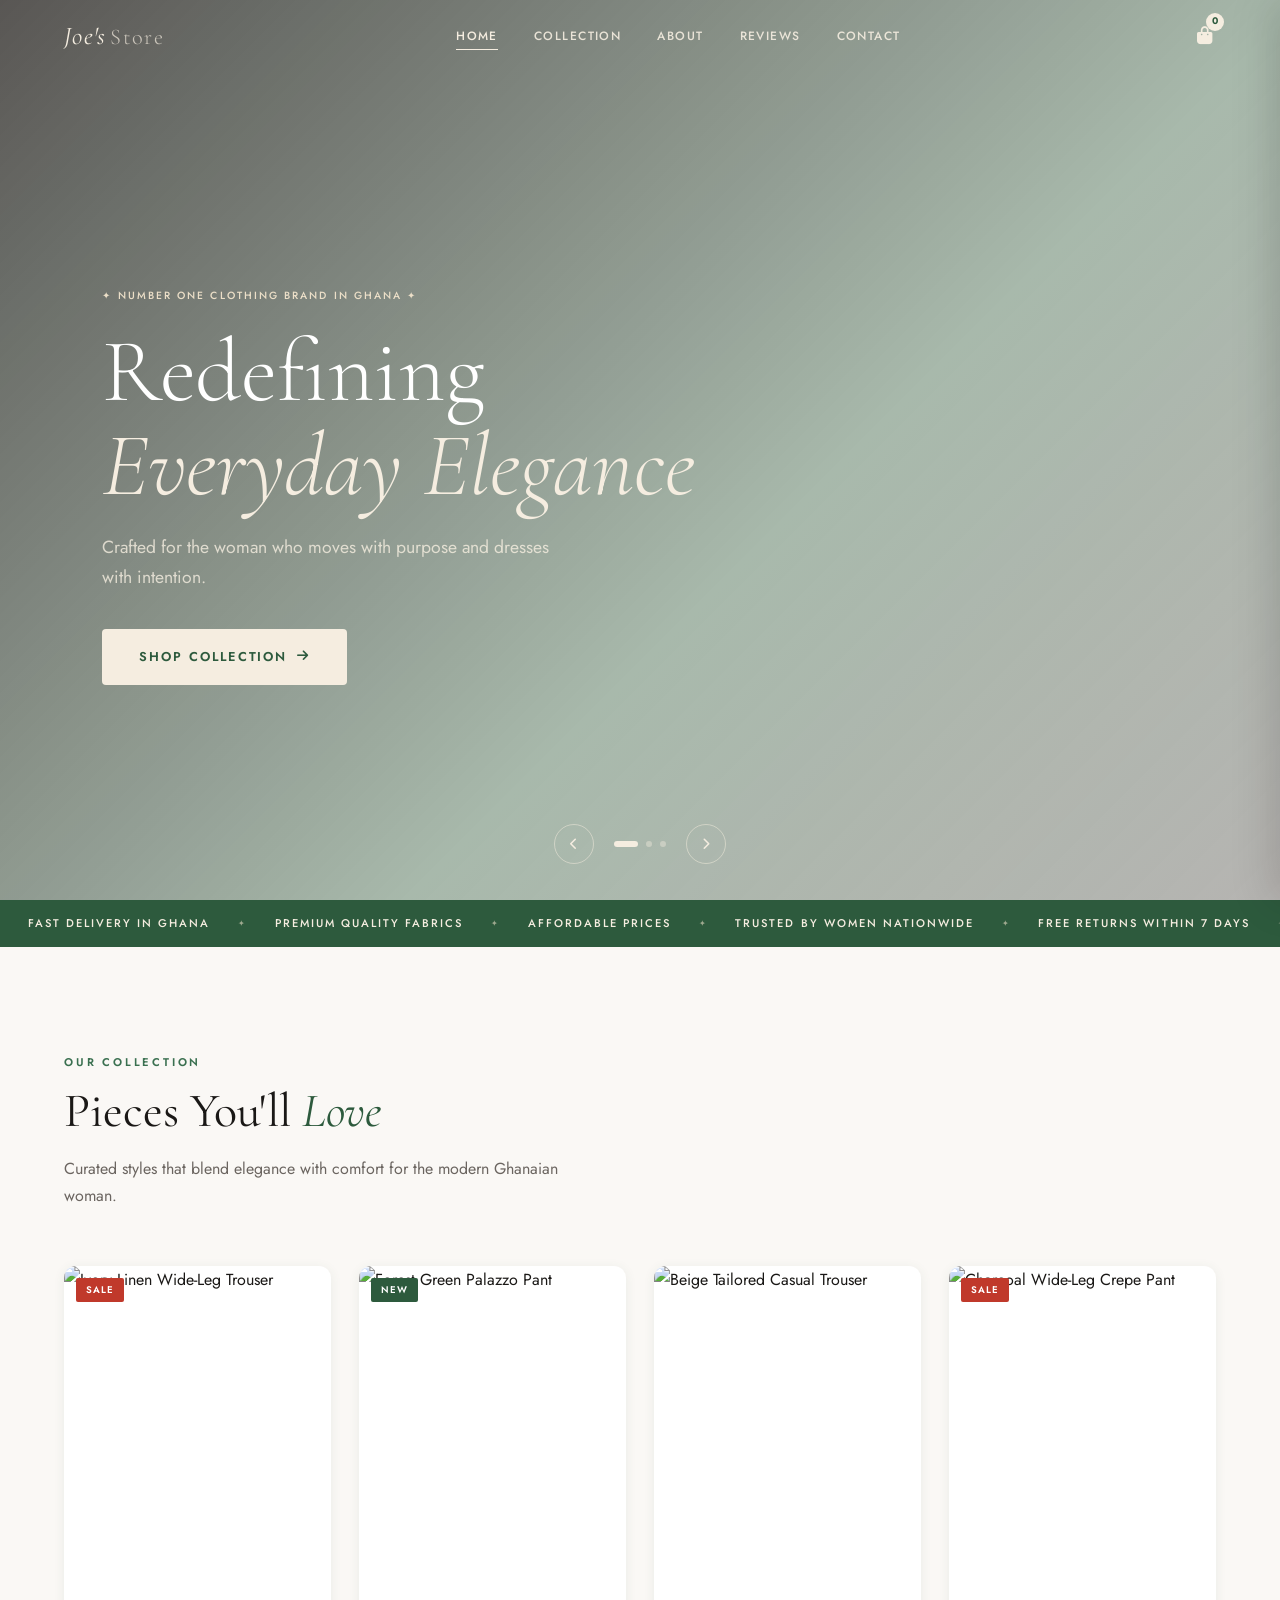
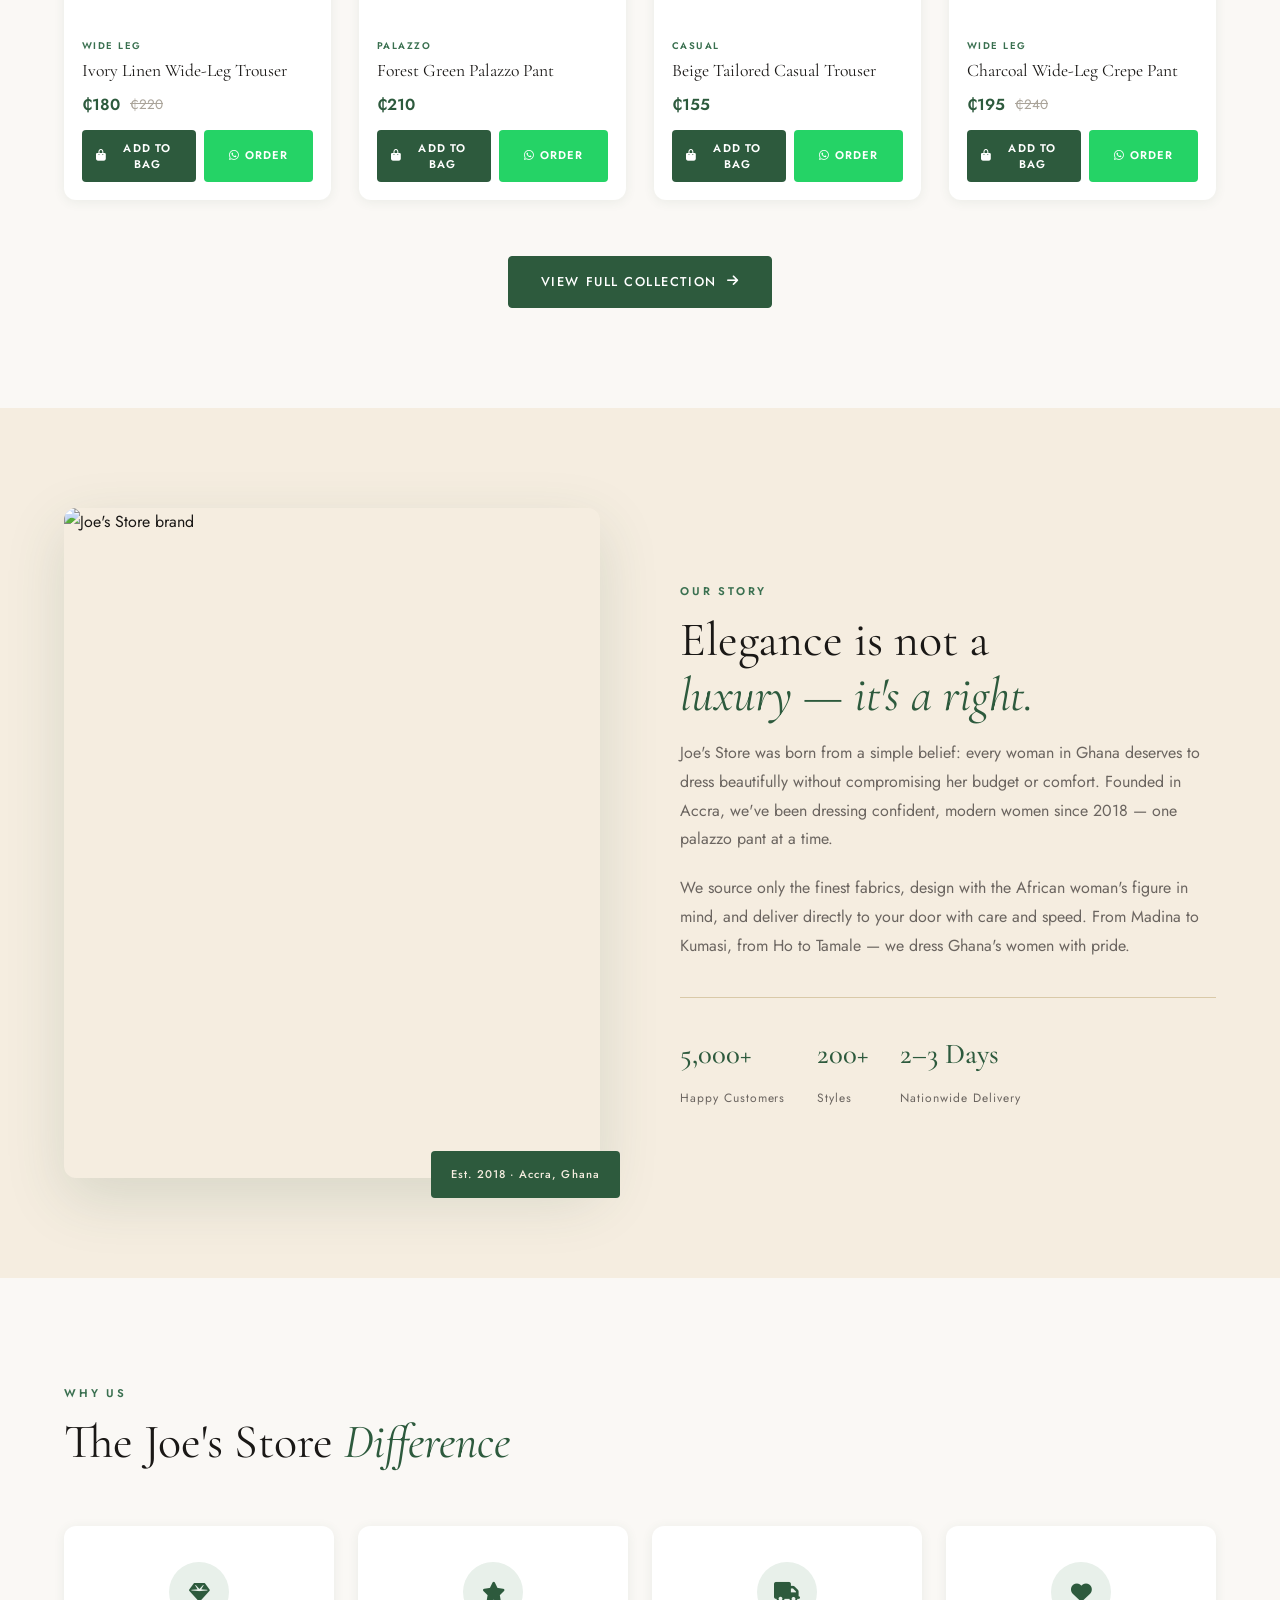
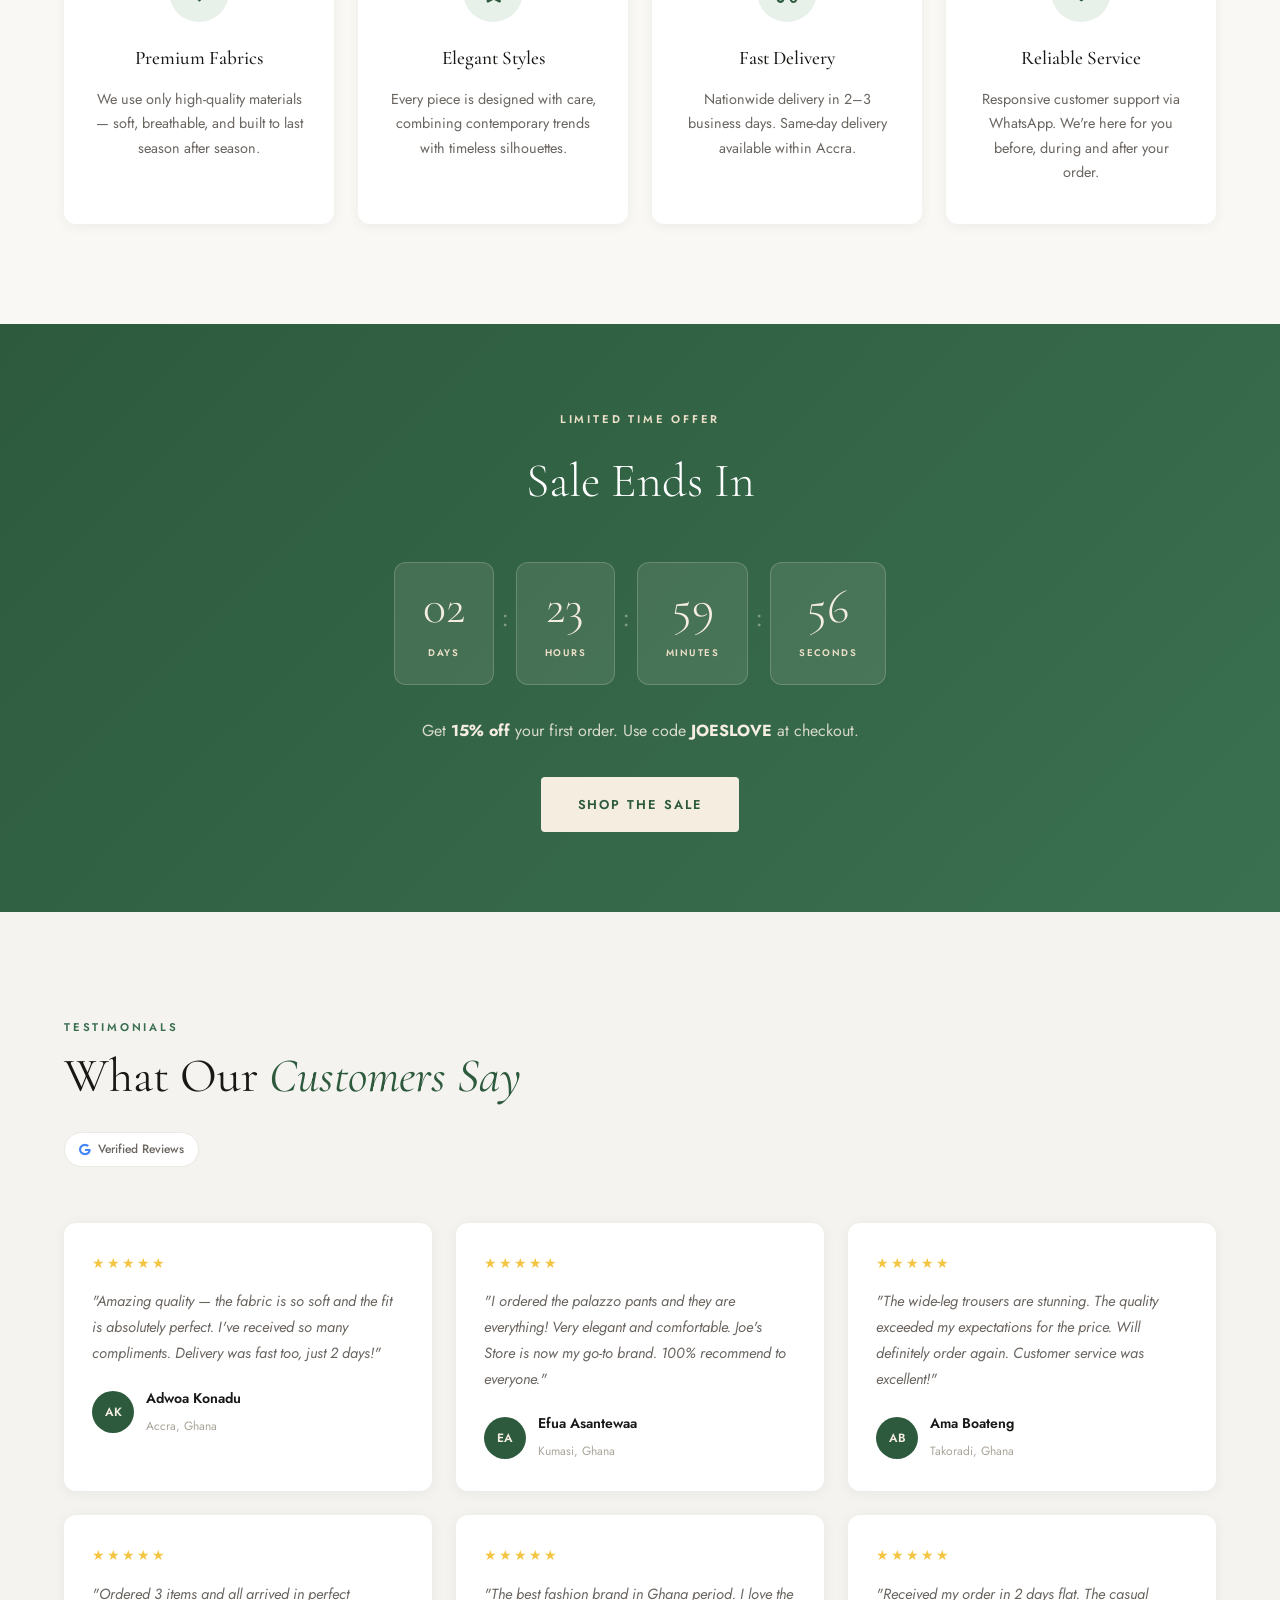
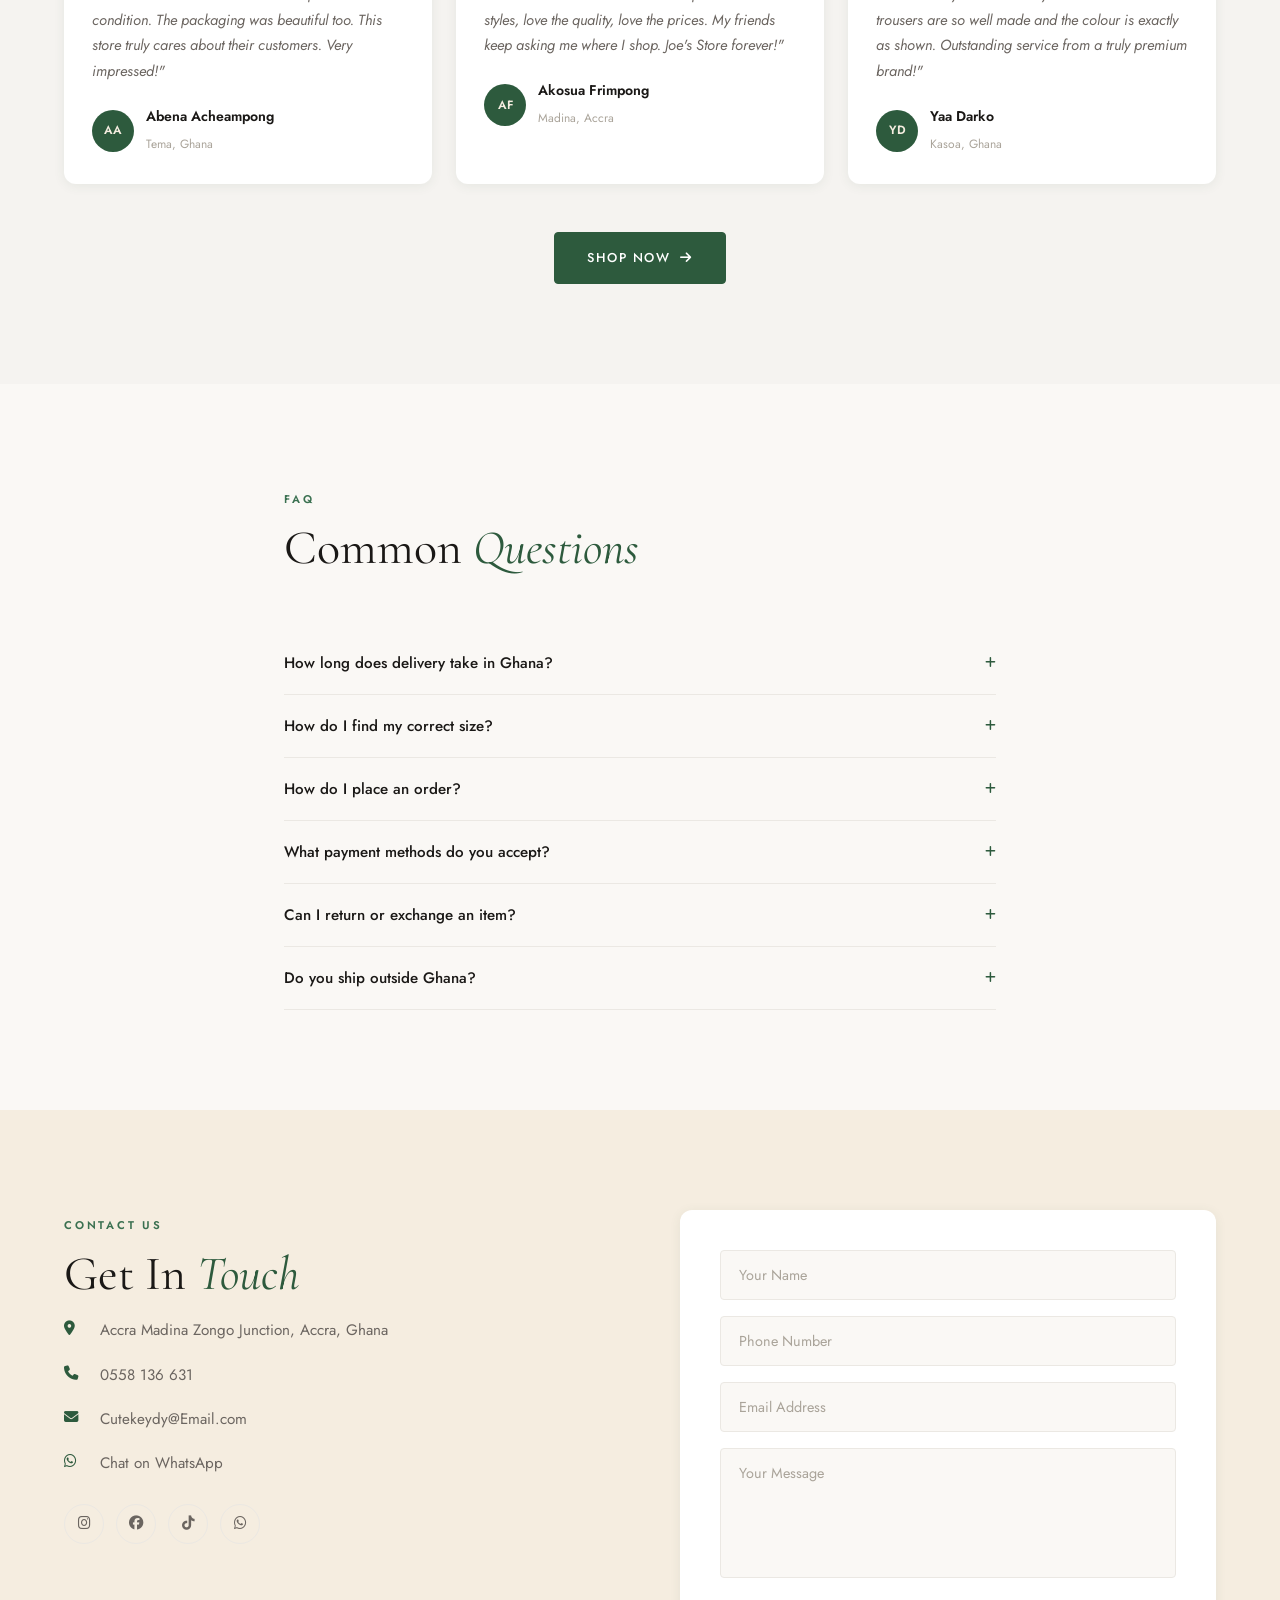
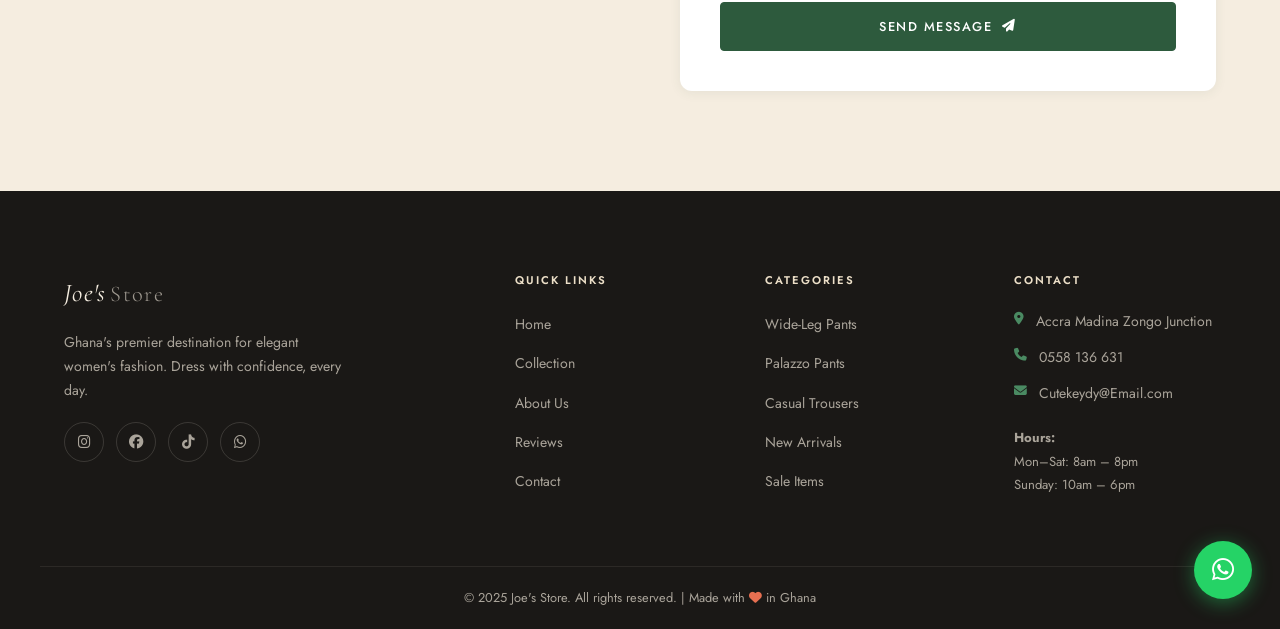
==== index.html @ 47471144 "first commit" ====
<!DOCTYPE html>
<html lang="en">
<head>
  <meta charset="UTF-8" />
  <meta name="viewport" content="width=device-width, initial-scale=1.0" />
  <title>Joe's Store | Premium Women's Fashion in Ghana</title>
  <meta name="description" content="Ghana's number one women's clothing brand. Shop wide-leg pants, palazzo pants, and elegant casual trousers. Fast delivery nationwide." />
  <link rel="stylesheet" href="style.css">
  <link rel="preconnect" href="https://fonts.googleapis.com" />
  <link rel="preconnect" href="https://fonts.gstatic.com" crossorigin />
  <link href="https://fonts.googleapis.com/css2?family=Cormorant+Garamond:ital,wght@0,300;0,400;0,500;0,600;1,300;1,400&family=Jost:wght@300;400;500;600&display=swap" rel="stylesheet" />
  <link rel="stylesheet" href="https://cdnjs.cloudflare.com/ajax/libs/aos/2.3.4/aos.css" />
  <link rel="stylesheet" href="https://cdnjs.cloudflare.com/ajax/libs/font-awesome/6.5.0/css/all.min.css" />
</head>
<body>

  <!-- PRELOADER -->
  <div id="preloader">
    <div class="preloader-inner">
      <span class="preloader-logo">Joe's Store</span>
      <div class="preloader-bar"><div class="preloader-progress"></div></div>
    </div>
  </div>

  <!-- POPUP NOTIFICATIONS -->
  <div id="popup-container"></div>

  <!-- BACK TO TOP -->
  <button id="back-to-top" aria-label="Back to top"><i class="fas fa-arrow-up"></i></button>

  <!-- WHATSAPP FLOAT -->
  <a href="https://wa.me/233558136631?text=Hello%20Joe's%20Store!%20I'd%20like%20to%20order." 
     class="whatsapp-float" target="_blank" rel="noopener" aria-label="Chat on WhatsApp">
    <i class="fab fa-whatsapp"></i>
    <span class="whatsapp-tooltip">Order on WhatsApp</span>
  </a>

  <!-- CART OVERLAY -->
  <div id="cart-overlay" class="cart-overlay"></div>

  <!-- CART SIDEBAR -->
  <div id="cart-sidebar" class="cart-sidebar">
    <div class="cart-header">
      <h3>Your Bag</h3>
      <button id="close-cart" aria-label="Close cart"><i class="fas fa-times"></i></button>
    </div>
    <div id="cart-items" class="cart-items"></div>
    <div class="cart-footer">
      <div class="cart-total">
        <span>Total</span>
        <span id="cart-total-price">₵0.00</span>
      </div>
      <a id="checkout-whatsapp" href="#" class="btn-checkout" target="_blank">
        <i class="fab fa-whatsapp"></i> Checkout via WhatsApp
      </a>
      <p class="cart-note">Orders processed via WhatsApp for personalised service</p>
    </div>
  </div>

  <!-- NAVIGATION -->
  <header id="navbar" class="navbar">
    <div class="nav-container">
      <a href="index.html" class="logo">
        <span class="logo-joe">Joe's</span>
        <span class="logo-store">Store</span>
      </a>
      <nav class="nav-links" id="nav-links">
        <a href="#home" class="nav-link">Home</a>
        <a href="collection.html" class="nav-link">Collection</a>
        <a href="#about" class="nav-link">About</a>
        <a href="#reviews" class="nav-link">Reviews</a>
        <a href="#contact" class="nav-link">Contact</a>
      </nav>
      <div class="nav-actions">
        <button id="cart-btn" class="cart-btn" aria-label="Open cart">
          <i class="fas fa-shopping-bag"></i>
          <span id="cart-count" class="cart-count">0</span>
        </button>
        <button id="hamburger" class="hamburger" aria-label="Toggle menu">
          <span></span><span></span><span></span>
        </button>
      </div>
    </div>
  </header>

  <!-- MOBILE NAV -->
  <div id="mobile-nav" class="mobile-nav">
    <a href="#home" class="mobile-link">Home</a>
    <a href="collection.html" class="mobile-link">Collection</a>
    <a href="#about" class="mobile-link">About</a>
    <a href="#reviews" class="mobile-link">Reviews</a>
    <a href="#contact" class="mobile-link">Contact</a>
  </div>

  <!-- HERO SLIDER -->
  <section id="home" class="hero">
    <div class="hero-slides">
      <div class="hero-slide active" style="background-image: url('https://images.unsplash.com/photo-1515886657613-9f3515b0c78f?w=1600&q=80')">
        <div class="slide-overlay"></div>
        <div class="slide-content">
          <span class="slide-badge">✦ Number One Clothing Brand in Ghana ✦</span>
          <h1 class="slide-title">Redefining<br/><em>Everyday Elegance</em></h1>
          <p class="slide-sub">Crafted for the woman who moves with purpose and dresses with intention.</p>
          <a href="collection.html" class="btn-hero">Shop Collection <i class="fas fa-arrow-right"></i></a>
        </div>
      </div>
      <div class="hero-slide" style="background-image: url('https://images.unsplash.com/photo-1469334031218-e382a71b716b?w=1600&q=80')">
        <div class="slide-overlay"></div>
        <div class="slide-content">
          <span class="slide-badge">✦ Number One Clothing Brand in Ghana ✦</span>
          <h1 class="slide-title">Confidence<br/><em>in Every Step</em></h1>
          <p class="slide-sub">Wide-leg silhouettes and palazzo cuts — because elegance should never be uncomfortable.</p>
          <a href="collection.html" class="btn-hero">Shop Collection <i class="fas fa-arrow-right"></i></a>
        </div>
      </div>
      <div class="hero-slide" style="background-image: url('https://images.unsplash.com/photo-1483985988355-763728e1935b?w=1600&q=80')">
        <div class="slide-overlay"></div>
        <div class="slide-content">
          <span class="slide-badge">✦ Number One Clothing Brand in Ghana ✦</span>
          <h1 class="slide-title">Designed for<br/><em>Modern Women</em></h1>
          <p class="slide-sub">Timeless fabrics, contemporary cuts — premium fashion made for Ghana's women.</p>
          <a href="collection.html" class="btn-hero">Shop Collection <i class="fas fa-arrow-right"></i></a>
        </div>
      </div>
    </div>
    <div class="hero-controls">
      <button class="hero-prev" aria-label="Previous slide"><i class="fas fa-chevron-left"></i></button>
      <div class="hero-dots">
        <span class="hero-dot active" data-slide="0"></span>
        <span class="hero-dot" data-slide="1"></span>
        <span class="hero-dot" data-slide="2"></span>
      </div>
      <button class="hero-next" aria-label="Next slide"><i class="fas fa-chevron-right"></i></button>
    </div>
  </section>

  <!-- TICKER -->
  <div class="ticker-wrap">
    <div class="ticker-track">
      <span>Fast Delivery in Ghana</span><span class="ticker-dot">✦</span>
      <span>Premium Quality Fabrics</span><span class="ticker-dot">✦</span>
      <span>Affordable Prices</span><span class="ticker-dot">✦</span>
      <span>Trusted by Women Nationwide</span><span class="ticker-dot">✦</span>
      <span>Free Returns Within 7 Days</span><span class="ticker-dot">✦</span>
      <span>New Arrivals Weekly</span><span class="ticker-dot">✦</span>
      <span>Fast Delivery in Ghana</span><span class="ticker-dot">✦</span>
      <span>Premium Quality Fabrics</span><span class="ticker-dot">✦</span>
      <span>Affordable Prices</span><span class="ticker-dot">✦</span>
      <span>Trusted by Women Nationwide</span><span class="ticker-dot">✦</span>
    </div>
  </div>

  <!-- COLLECTION PREVIEW -->
  <section id="collection-preview" class="section collection-preview">
    <div class="container">
      <div class="section-head" data-aos="fade-up">
        <span class="section-label">Our Collection</span>
        <h2 class="section-title">Pieces You'll <em>Love</em></h2>
        <p class="section-sub">Curated styles that blend elegance with comfort for the modern Ghanaian woman.</p>
      </div>
      <div class="products-grid preview-grid" id="preview-grid"></div>
      <div class="collection-cta" data-aos="fade-up">
        <a href="collection.html" class="btn-primary">View Full Collection <i class="fas fa-arrow-right"></i></a>
      </div>
    </div>
  </section>

  <!-- ABOUT -->
  <section id="about" class="section about-section">
    <div class="container about-container">
      <div class="about-image" data-aos="fade-right">
        <img src="https://images.unsplash.com/photo-1558769132-cb1aea458c5e?w=800&q=80" alt="Joe's Store brand" />
        <div class="about-badge">Est. 2018 · Accra, Ghana</div>
      </div>
      <div class="about-content" data-aos="fade-left">
        <span class="section-label">Our Story</span>
        <h2 class="section-title">Elegance is not a<br/><em>luxury — it's a right.</em></h2>
        <p>Joe's Store was born from a simple belief: every woman in Ghana deserves to dress beautifully without compromising her budget or comfort. Founded in Accra, we've been dressing confident, modern women since 2018 — one palazzo pant at a time.</p>
        <p>We source only the finest fabrics, design with the African woman's figure in mind, and deliver directly to your door with care and speed. From Madina to Kumasi, from Ho to Tamale — we dress Ghana's women with pride.</p>
        <div class="about-stats">
          <div class="stat"><strong>5,000+</strong><span>Happy Customers</span></div>
          <div class="stat"><strong>200+</strong><span>Styles</span></div>
          <div class="stat"><strong>2–3 Days</strong><span>Nationwide Delivery</span></div>
        </div>
      </div>
    </div>
  </section>

  <!-- WHY CHOOSE US -->
  <section class="section why-section">
    <div class="container">
      <div class="section-head" data-aos="fade-up">
        <span class="section-label">Why Us</span>
        <h2 class="section-title">The Joe's Store <em>Difference</em></h2>
      </div>
      <div class="why-grid">
        <div class="why-card" data-aos="fade-up" data-aos-delay="0">
          <div class="why-icon"><i class="fas fa-gem"></i></div>
          <h4>Premium Fabrics</h4>
          <p>We use only high-quality materials — soft, breathable, and built to last season after season.</p>
        </div>
        <div class="why-card" data-aos="fade-up" data-aos-delay="100">
          <div class="why-icon"><i class="fas fa-star"></i></div>
          <h4>Elegant Styles</h4>
          <p>Every piece is designed with care, combining contemporary trends with timeless silhouettes.</p>
        </div>
        <div class="why-card" data-aos="fade-up" data-aos-delay="200">
          <div class="why-icon"><i class="fas fa-truck"></i></div>
          <h4>Fast Delivery</h4>
          <p>Nationwide delivery in 2–3 business days. Same-day delivery available within Accra.</p>
        </div>
        <div class="why-card" data-aos="fade-up" data-aos-delay="300">
          <div class="why-icon"><i class="fas fa-heart"></i></div>
          <h4>Reliable Service</h4>
          <p>Responsive customer support via WhatsApp. We're here for you before, during and after your order.</p>
        </div>
      </div>
    </div>
  </section>

  <!-- COUNTDOWN -->
  <section class="section countdown-section">
    <div class="container">
      <div class="countdown-inner" data-aos="zoom-in">
        <span class="section-label">Limited Time Offer</span>
        <h2 class="countdown-title">Sale Ends In</h2>
        <div class="countdown-timer" id="countdown">
          <div class="time-block"><span id="c-days">00</span><label>Days</label></div>
          <div class="time-sep">:</div>
          <div class="time-block"><span id="c-hours">00</span><label>Hours</label></div>
          <div class="time-sep">:</div>
          <div class="time-block"><span id="c-mins">00</span><label>Minutes</label></div>
          <div class="time-sep">:</div>
          <div class="time-block"><span id="c-secs">00</span><label>Seconds</label></div>
        </div>
        <p class="countdown-text">Get <strong>15% off</strong> your first order. Use code <strong>JOESLOVE</strong> at checkout.</p>
        <a href="collection.html" class="btn-hero">Shop the Sale</a>
      </div>
    </div>
  </section>

  <!-- REVIEWS -->
  <section id="reviews" class="section reviews-section">
    <div class="container">
      <div class="section-head" data-aos="fade-up">
        <span class="section-label">Testimonials</span>
        <h2 class="section-title">What Our <em>Customers Say</em></h2>
        <div class="google-badge"><i class="fab fa-google"></i> Verified Reviews</div>
      </div>
      <div class="reviews-grid">
        <div class="review-card" data-aos="fade-up" data-aos-delay="0">
          <div class="review-stars">★★★★★</div>
          <p>"Amazing quality — the fabric is so soft and the fit is absolutely perfect. I've received so many compliments. Delivery was fast too, just 2 days!"</p>
          <div class="reviewer">
            <div class="reviewer-avatar">AK</div>
            <div><strong>Adwoa Konadu</strong><span>Accra, Ghana</span></div>
          </div>
        </div>
        <div class="review-card" data-aos="fade-up" data-aos-delay="100">
          <div class="review-stars">★★★★★</div>
          <p>"I ordered the palazzo pants and they are everything! Very elegant and comfortable. Joe's Store is now my go-to brand. 100% recommend to everyone."</p>
          <div class="reviewer">
            <div class="reviewer-avatar">EA</div>
            <div><strong>Efua Asantewaa</strong><span>Kumasi, Ghana</span></div>
          </div>
        </div>
        <div class="review-card" data-aos="fade-up" data-aos-delay="200">
          <div class="review-stars">★★★★★</div>
          <p>"The wide-leg trousers are stunning. The quality exceeded my expectations for the price. Will definitely order again. Customer service was excellent!"</p>
          <div class="reviewer">
            <div class="reviewer-avatar">AB</div>
            <div><strong>Ama Boateng</strong><span>Takoradi, Ghana</span></div>
          </div>
        </div>
        <div class="review-card" data-aos="fade-up" data-aos-delay="300">
          <div class="review-stars">★★★★★</div>
          <p>"Ordered 3 items and all arrived in perfect condition. The packaging was beautiful too. This store truly cares about their customers. Very impressed!"</p>
          <div class="reviewer">
            <div class="reviewer-avatar">AA</div>
            <div><strong>Abena Acheampong</strong><span>Tema, Ghana</span></div>
          </div>
        </div>
        <div class="review-card" data-aos="fade-up" data-aos-delay="400">
          <div class="review-stars">★★★★★</div>
          <p>"The best fashion brand in Ghana period. I love the styles, love the quality, love the prices. My friends keep asking me where I shop. Joe's Store forever!"</p>
          <div class="reviewer">
            <div class="reviewer-avatar">AF</div>
            <div><strong>Akosua Frimpong</strong><span>Madina, Accra</span></div>
          </div>
        </div>
        <div class="review-card" data-aos="fade-up" data-aos-delay="500">
          <div class="review-stars">★★★★★</div>
          <p>"Received my order in 2 days flat. The casual trousers are so well made and the colour is exactly as shown. Outstanding service from a truly premium brand!"</p>
          <div class="reviewer">
            <div class="reviewer-avatar">YD</div>
            <div><strong>Yaa Darko</strong><span>Kasoa, Ghana</span></div>
          </div>
        </div>
      </div>
      <div class="reviews-cta" data-aos="fade-up">
        <a href="collection.html" class="btn-primary">Shop Now <i class="fas fa-arrow-right"></i></a>
      </div>
    </div>
  </section>

  <!-- FAQ -->
  <section class="section faq-section">
    <div class="container faq-container">
      <div class="section-head" data-aos="fade-up">
        <span class="section-label">FAQ</span>
        <h2 class="section-title">Common <em>Questions</em></h2>
      </div>
      <div class="faq-list" data-aos="fade-up">
        <div class="faq-item">
          <button class="faq-q">How long does delivery take in Ghana? <i class="fas fa-plus"></i></button>
          <div class="faq-a"><p>We deliver nationwide within 2–3 business days. For orders within Accra, same-day or next-day delivery is often available. You'll receive a tracking update via WhatsApp once your order ships.</p></div>
        </div>
        <div class="faq-item">
          <button class="faq-q">How do I find my correct size? <i class="fas fa-plus"></i></button>
          <div class="faq-a"><p>Each product page includes a detailed size guide. We offer sizes S, M, L, and XL. If you're between sizes, we recommend sizing up for a more comfortable fit. You can also message us on WhatsApp and we'll help you choose the right size.</p></div>
        </div>
        <div class="faq-item">
          <button class="faq-q">How do I place an order? <i class="fas fa-plus"></i></button>
          <div class="faq-a"><p>You can add items to your cart and checkout via WhatsApp for personalised service. Alternatively, click the "Order on WhatsApp" button on any product page to send us a direct message with your selection.</p></div>
        </div>
        <div class="faq-item">
          <button class="faq-q">What payment methods do you accept? <i class="fas fa-plus"></i></button>
          <div class="faq-a"><p>We accept Mobile Money (MTN MoMo, Vodafone Cash, AirtelTigo Money), bank transfers, and cash on delivery within Accra. Payment details are confirmed when you place your order via WhatsApp.</p></div>
        </div>
        <div class="faq-item">
          <button class="faq-q">Can I return or exchange an item? <i class="fas fa-plus"></i></button>
          <div class="faq-a"><p>Yes! We offer returns or exchanges within 7 days of delivery for unworn, unwashed items with original tags. Contact us on WhatsApp to initiate a return. Your satisfaction is our priority.</p></div>
        </div>
        <div class="faq-item">
          <button class="faq-q">Do you ship outside Ghana? <i class="fas fa-plus"></i></button>
          <div class="faq-a"><p>Currently, we ship exclusively within Ghana. We are working on expanding to other West African countries soon. Stay tuned to our social media for updates!</p></div>
        </div>
      </div>
    </div>
  </section>

  <!-- CONTACT -->
  <section id="contact" class="section contact-section">
    <div class="container contact-container">
      <div class="contact-info" data-aos="fade-right">
        <span class="section-label">Contact Us</span>
        <h2 class="section-title">Get In <em>Touch</em></h2>
        <div class="contact-item"><i class="fas fa-map-marker-alt"></i><p>Accra Madina Zongo Junction, Accra, Ghana</p></div>
        <div class="contact-item"><i class="fas fa-phone"></i><p><a href="tel:+233558136631">0558 136 631</a></p></div>
        <div class="contact-item"><i class="fas fa-envelope"></i><p><a href="mailto:Cutekeydy@Email.com">Cutekeydy@Email.com</a></p></div>
        <div class="contact-item"><i class="fab fa-whatsapp"></i><p><a href="https://wa.me/233558136631" target="_blank">Chat on WhatsApp</a></p></div>
        <div class="social-links">
          <a href="#" aria-label="Instagram"><i class="fab fa-instagram"></i></a>
          <a href="#" aria-label="Facebook"><i class="fab fa-facebook"></i></a>
          <a href="#" aria-label="TikTok"><i class="fab fa-tiktok"></i></a>
          <a href="https://wa.me/233558136631" aria-label="WhatsApp"><i class="fab fa-whatsapp"></i></a>
        </div>
      </div>
      <div class="contact-form-wrap" data-aos="fade-left">
        <form id="contact-form" class="contact-form" novalidate>
          <div class="form-group">
            <input type="text" id="cf-name" placeholder="Your Name" required />
          </div>
          <div class="form-group">
            <input type="tel" id="cf-phone" placeholder="Phone Number" />
          </div>
          <div class="form-group">
            <input type="email" id="cf-email" placeholder="Email Address" />
          </div>
          <div class="form-group">
            <textarea id="cf-msg" rows="5" placeholder="Your Message" required></textarea>
          </div>
          <button type="submit" class="btn-primary full-width">Send Message <i class="fas fa-paper-plane"></i></button>
        </form>
      </div>
    </div>
  </section>

  <!-- FOOTER -->
  <footer class="footer">
    <div class="footer-container">
      <div class="footer-col">
        <a href="index.html" class="logo">
          <span class="logo-joe">Joe's</span>
          <span class="logo-store">Store</span>
        </a>
        <p class="footer-tagline">Ghana's premier destination for elegant women's fashion. Dress with confidence, every day.</p>
        <div class="social-links">
          <a href="#" aria-label="Instagram"><i class="fab fa-instagram"></i></a>
          <a href="#" aria-label="Facebook"><i class="fab fa-facebook"></i></a>
          <a href="#" aria-label="TikTok"><i class="fab fa-tiktok"></i></a>
          <a href="https://wa.me/233558136631" aria-label="WhatsApp"><i class="fab fa-whatsapp"></i></a>
        </div>
      </div>
      <div class="footer-col">
        <h5>Quick Links</h5>
        <ul>
          <li><a href="#home">Home</a></li>
          <li><a href="collection.html">Collection</a></li>
          <li><a href="#about">About Us</a></li>
          <li><a href="#reviews">Reviews</a></li>
          <li><a href="#contact">Contact</a></li>
        </ul>
      </div>
      <div class="footer-col">
        <h5>Categories</h5>
        <ul>
          <li><a href="collection.html">Wide-Leg Pants</a></li>
          <li><a href="collection.html">Palazzo Pants</a></li>
          <li><a href="collection.html">Casual Trousers</a></li>
          <li><a href="collection.html">New Arrivals</a></li>
          <li><a href="collection.html">Sale Items</a></li>
        </ul>
      </div>
      <div class="footer-col">
        <h5>Contact</h5>
        <ul class="footer-contact">
          <li><i class="fas fa-map-marker-alt"></i> Accra Madina Zongo Junction</li>
          <li><i class="fas fa-phone"></i> <a href="tel:+233558136631">0558 136 631</a></li>
          <li><i class="fas fa-envelope"></i> <a href="mailto:Cutekeydy@Email.com">Cutekeydy@Email.com</a></li>
        </ul>
        <div class="footer-hours">
          <p><strong>Hours:</strong></p>
          <p>Mon–Sat: 8am – 8pm</p>
          <p>Sunday: 10am – 6pm</p>
        </div>
      </div>
    </div>
    <div class="footer-bottom">
      <p>© 2025 Joe's Store. All rights reserved. | Made with <i class="fas fa-heart" style="color:#e76f51"></i> in Ghana</p>
    </div>
  </footer>

  <script src="https://cdnjs.cloudflare.com/ajax/libs/aos/2.3.4/aos.js"></script>
  <script src="main.js"></script>
</body>
</html>
---- style.css ----
/* =====================================================
   JOE'S STORE — PREMIUM FASHION CSS
   ===================================================== */

/* ── CSS VARIABLES ── */
:root {
  --beige: #f5ede0;
  --beige-mid: #ecdfc8;
  --beige-dark: #d9c9a8;
  --green: #2d5a3d;
  --green-mid: #3a7050;
  --green-light: #4a8a62;
  --green-pale: #e8f0ea;
  --white: #ffffff;
  --off-white: #faf8f5;
  --gray-100: #f5f3f0;
  --gray-200: #ebe8e3;
  --gray-400: #aaa49a;
  --gray-600: #6b6560;
  --gray-900: #1a1816;
  --font-serif: 'Cormorant Garamond', Georgia, serif;
  --font-sans: 'Jost', sans-serif;
  --shadow-sm: 0 2px 12px rgba(45,90,61,0.08);
  --shadow-md: 0 8px 32px rgba(45,90,61,0.12);
  --shadow-lg: 0 20px 60px rgba(45,90,61,0.15);
  --radius: 4px;
  --radius-lg: 12px;
  --transition: all 0.3s cubic-bezier(0.4, 0, 0.2, 1);
}

/* ── RESET & BASE ── */
*, *::before, *::after { box-sizing: border-box; margin: 0; padding: 0; }

html {
  scroll-behavior: smooth;
  font-size: 16px;
}

body {
  font-family: var(--font-sans);
  background: var(--off-white);
  color: var(--gray-900);
  line-height: 1.7;
  overflow-x: hidden;
}

body.menu-open, body.cart-open { overflow: hidden; }

img { max-width: 100%; height: auto; display: block; }
a { text-decoration: none; color: inherit; }
ul { list-style: none; }
button { cursor: pointer; border: none; background: none; font-family: inherit; }

.container {
  max-width: 1200px;
  margin: 0 auto;
  padding: 0 24px;
}

/* ── PRELOADER ── */
#preloader {
  position: fixed;
  inset: 0;
  background: var(--green);
  z-index: 9999;
  display: flex;
  align-items: center;
  justify-content: center;
  transition: opacity 0.6s ease, visibility 0.6s ease;
}
#preloader.hidden { opacity: 0; visibility: hidden; pointer-events: none; }

.preloader-inner { text-align: center; }

.preloader-logo {
  display: block;
  font-family: var(--font-serif);
  font-size: 2.5rem;
  font-weight: 300;
  color: var(--beige);
  letter-spacing: 0.1em;
  margin-bottom: 24px;
}

.preloader-bar {
  width: 200px;
  height: 2px;
  background: rgba(245,237,224,0.2);
  border-radius: 2px;
  overflow: hidden;
  margin: 0 auto;
}

.preloader-progress {
  height: 100%;
  background: var(--beige);
  border-radius: 2px;
  width: 0;
  animation: loadBar 1.8s ease forwards;
}

@keyframes loadBar { to { width: 100%; } }

/* ── TYPOGRAPHY ── */
.section-label {
  display: inline-block;
  font-family: var(--font-sans);
  font-size: 0.7rem;
  font-weight: 600;
  letter-spacing: 0.25em;
  text-transform: uppercase;
  color: var(--green-mid);
  margin-bottom: 12px;
}

.section-title {
  font-family: var(--font-serif);
  font-size: clamp(2rem, 4vw, 3rem);
  font-weight: 400;
  line-height: 1.15;
  color: var(--gray-900);
  margin-bottom: 16px;
}

.section-title em {
  font-style: italic;
  color: var(--green);
}

.section-sub {
  font-size: 1rem;
  color: var(--gray-600);
  max-width: 520px;
}

.section-head { margin-bottom: 56px; }
.section-head.centered { text-align: center; }
.section-head.centered .section-sub { margin: 0 auto; }

.section { padding: 100px 0; }

/* ── BUTTONS ── */
.btn-primary {
  display: inline-flex;
  align-items: center;
  gap: 10px;
  background: var(--green);
  color: var(--white);
  font-family: var(--font-sans);
  font-size: 0.8rem;
  font-weight: 500;
  letter-spacing: 0.12em;
  text-transform: uppercase;
  padding: 14px 32px;
  border-radius: var(--radius);
  transition: var(--transition);
  border: 1.5px solid var(--green);
}
.btn-primary:hover {
  background: var(--green-mid);
  border-color: var(--green-mid);
  transform: translateY(-2px);
  box-shadow: var(--shadow-md);
}
.btn-primary.full-width { width: 100%; justify-content: center; }

.btn-secondary {
  display: inline-flex;
  align-items: center;
  gap: 10px;
  background: transparent;
  color: var(--green);
  font-family: var(--font-sans);
  font-size: 0.8rem;
  font-weight: 500;
  letter-spacing: 0.12em;
  text-transform: uppercase;
  padding: 13px 30px;
  border-radius: var(--radius);
  border: 1.5px solid var(--green);
  transition: var(--transition);
}
.btn-secondary:hover {
  background: var(--green);
  color: var(--white);
}

.btn-hero {
  display: inline-flex;
  align-items: center;
  gap: 10px;
  background: var(--beige);
  color: var(--green);
  font-family: var(--font-sans);
  font-size: 0.8rem;
  font-weight: 600;
  letter-spacing: 0.15em;
  text-transform: uppercase;
  padding: 16px 36px;
  border-radius: var(--radius);
  transition: var(--transition);
  border: 1.5px solid transparent;
}
.btn-hero:hover {
  background: transparent;
  color: var(--beige);
  border-color: var(--beige);
  transform: translateY(-2px);
}

/* ── NAVBAR ── */
.navbar {
  position: fixed;
  top: 0; left: 0; right: 0;
  z-index: 1000;
  background: transparent;
  transition: background 0.4s ease, box-shadow 0.4s ease;
  padding: 0;
}
.navbar.scrolled {
  background: var(--white);
  box-shadow: var(--shadow-sm);
}
.navbar.scrolled .logo-joe { color: var(--green); }
.navbar.scrolled .logo-store { color: var(--gray-600); }
.navbar.scrolled .nav-link { color: var(--gray-900); }
.navbar.scrolled .nav-link:hover { color: var(--green); }
.navbar.scrolled .cart-btn { color: var(--gray-900); }
.navbar.scrolled .hamburger span { background: var(--gray-900); }

.nav-container {
  max-width: 1200px;
  margin: 0 auto;
  padding: 0 24px;
  height: 72px;
  display: flex;
  align-items: center;
  justify-content: space-between;
}

.logo {
  display: flex;
  align-items: baseline;
  gap: 4px;
  font-family: var(--font-serif);
  font-size: 1.6rem;
  font-weight: 400;
  letter-spacing: 0.05em;
}
.logo-joe { color: var(--beige); font-style: italic; transition: color 0.3s; }
.logo-store { color: rgba(245,237,224,0.7); font-weight: 300; font-size: 1.4rem; transition: color 0.3s; }

.nav-links {
  display: flex;
  align-items: center;
  gap: 36px;
}

.nav-link {
  font-size: 0.75rem;
  font-weight: 500;
  letter-spacing: 0.12em;
  text-transform: uppercase;
  color: rgba(245,237,224,0.9);
  position: relative;
  transition: color 0.3s;
}
.nav-link::after {
  content: '';
  position: absolute;
  bottom: -4px; left: 0;
  width: 0; height: 1.5px;
  background: currentColor;
  transition: width 0.3s ease;
}
.nav-link:hover::after,
.nav-link.active::after { width: 100%; }
.nav-link.active { color: var(--beige); }

.nav-actions { display: flex; align-items: center; gap: 16px; }

.cart-btn {
  position: relative;
  color: var(--beige);
  font-size: 1.1rem;
  padding: 4px;
  transition: var(--transition);
}
.cart-btn:hover { transform: scale(1.1); }

.cart-count {
  position: absolute;
  top: -6px; right: -8px;
  background: var(--beige);
  color: var(--green);
  font-size: 0.6rem;
  font-weight: 700;
  min-width: 18px;
  height: 18px;
  border-radius: 50%;
  display: flex;
  align-items: center;
  justify-content: center;
  line-height: 1;
}
.navbar.scrolled .cart-count { background: var(--green); color: var(--white); }

.hamburger {
  display: none;
  flex-direction: column;
  gap: 5px;
  padding: 4px;
  width: 30px;
}
.hamburger span {
  display: block;
  height: 1.5px;
  background: var(--beige);
  border-radius: 2px;
  transition: var(--transition);
  transform-origin: center;
}
.hamburger.open span:nth-child(1) { transform: rotate(45deg) translate(4.5px, 4.5px); }
.hamburger.open span:nth-child(2) { opacity: 0; transform: scaleX(0); }
.hamburger.open span:nth-child(3) { transform: rotate(-45deg) translate(4.5px, -4.5px); }

/* ── MOBILE NAV ── */
.mobile-nav {
  position: fixed;
  top: 72px; left: 0; right: 0;
  background: var(--white);
  z-index: 999;
  padding: 0;
  max-height: 0;
  overflow: hidden;
  transition: max-height 0.4s ease, box-shadow 0.4s ease;
  box-shadow: none;
}
.mobile-nav.open {
  max-height: 400px;
  box-shadow: var(--shadow-md);
}
.mobile-link {
  display: block;
  padding: 16px 28px;
  font-size: 0.85rem;
  font-weight: 500;
  letter-spacing: 0.1em;
  text-transform: uppercase;
  color: var(--gray-900);
  border-bottom: 1px solid var(--gray-200);
  transition: background 0.2s;
}
.mobile-link:hover { background: var(--gray-100); color: var(--green); }

/* ── HERO ── */
.hero {
  position: relative;
  height: 100vh;
  min-height: 600px;
  overflow: hidden;
}

.hero-slides { position: absolute; inset: 0; }

.hero-slide {
  position: absolute;
  inset: 0;
  background-size: cover;
  background-position: center;
  opacity: 0;
  transition: opacity 1.2s cubic-bezier(0.4, 0, 0.2, 1);
}
.hero-slide.active { opacity: 1; }

.slide-overlay {
  position: absolute;
  inset: 0;
  background: linear-gradient(
    135deg,
    rgba(26,24,22,0.72) 0%,
    rgba(45,90,61,0.4) 60%,
    rgba(26,24,22,0.3) 100%
  );
}

.slide-content {
  position: relative;
  z-index: 2;
  height: 100%;
  display: flex;
  flex-direction: column;
  justify-content: center;
  padding: 0 8vw;
  padding-top: 72px;
}

.slide-badge {
  display: inline-block;
  font-size: 0.65rem;
  font-weight: 500;
  letter-spacing: 0.2em;
  text-transform: uppercase;
  color: var(--beige-mid);
  margin-bottom: 20px;
  opacity: 0;
  transform: translateY(20px);
  animation: slideUp 0.8s ease forwards 0.3s;
}

.slide-title {
  font-family: var(--font-serif);
  font-size: clamp(3rem, 7vw, 6rem);
  font-weight: 300;
  line-height: 1.05;
  color: var(--white);
  margin-bottom: 20px;
  opacity: 0;
  transform: translateY(30px);
  animation: slideUp 0.9s ease forwards 0.5s;
}
.slide-title em { color: var(--beige); font-style: italic; }

.slide-sub {
  font-size: clamp(0.9rem, 1.5vw, 1.1rem);
  color: rgba(245,237,224,0.8);
  max-width: 480px;
  margin-bottom: 36px;
  line-height: 1.7;
  opacity: 0;
  transform: translateY(20px);
  animation: slideUp 0.9s ease forwards 0.7s;
}

.hero-slide.active .slide-badge,
.hero-slide.active .slide-title,
.hero-slide.active .slide-sub,
.hero-slide.active .btn-hero {
  animation-play-state: running;
}

.hero-slide:not(.active) .slide-badge,
.hero-slide:not(.active) .slide-title,
.hero-slide:not(.active) .slide-sub,
.hero-slide:not(.active) .btn-hero {
  opacity: 0;
  animation: none;
}

.btn-hero {
  opacity: 0;
  transform: translateY(20px);
  animation: slideUp 0.9s ease forwards 0.9s;
  width: fit-content;
}

@keyframes slideUp {
  to { opacity: 1; transform: translateY(0); }
}

.hero-controls {
  position: absolute;
  bottom: 36px;
  left: 50%;
  transform: translateX(-50%);
  z-index: 10;
  display: flex;
  align-items: center;
  gap: 20px;
}

.hero-prev, .hero-next {
  width: 40px; height: 40px;
  border-radius: 50%;
  border: 1.5px solid rgba(245,237,224,0.5);
  color: var(--beige);
  font-size: 0.75rem;
  display: flex;
  align-items: center;
  justify-content: center;
  transition: var(--transition);
}
.hero-prev:hover, .hero-next:hover {
  background: rgba(245,237,224,0.15);
  border-color: var(--beige);
}

.hero-dots { display: flex; gap: 8px; }

.hero-dot {
  width: 6px; height: 6px;
  border-radius: 50%;
  background: rgba(245,237,224,0.4);
  cursor: pointer;
  transition: var(--transition);
}
.hero-dot.active {
  background: var(--beige);
  width: 24px;
  border-radius: 3px;
}

/* ── TICKER ── */
.ticker-wrap {
  background: var(--green);
  overflow: hidden;
  padding: 14px 0;
}

.ticker-track {
  display: flex;
  align-items: center;
  gap: 0;
  white-space: nowrap;
  animation: ticker 30s linear infinite;
}

.ticker-track span {
  font-size: 0.7rem;
  font-weight: 500;
  letter-spacing: 0.18em;
  text-transform: uppercase;
  color: var(--beige);
  padding: 0 28px;
}

.ticker-dot {
  color: var(--beige-mid) !important;
  font-size: 0.5rem !important;
  padding: 0 !important;
  opacity: 0.6;
}

@keyframes ticker {
  0% { transform: translateX(0); }
  100% { transform: translateX(-50%); }
}

/* ── COLLECTION PREVIEW GRID ── */
.collection-preview { background: var(--off-white); }

.products-grid {
  display: grid;
  grid-template-columns: repeat(auto-fill, minmax(260px, 1fr));
  gap: 28px;
}

.preview-grid { grid-template-columns: repeat(4, 1fr); }

/* ── PRODUCT CARD ── */
.product-card {
  background: var(--white);
  border-radius: var(--radius-lg);
  overflow: hidden;
  box-shadow: var(--shadow-sm);
  transition: var(--transition);
  position: relative;
}
.product-card:hover {
  transform: translateY(-6px);
  box-shadow: var(--shadow-md);
}

.product-image-wrap {
  position: relative;
  overflow: hidden;
  aspect-ratio: 3/4;
}

.product-image-wrap img {
  width: 100%; height: 100%;
  object-fit: cover;
  transition: transform 0.6s cubic-bezier(0.4, 0, 0.2, 1);
}
.product-card:hover .product-image-wrap img { transform: scale(1.06); }

.product-badge {
  position: absolute;
  top: 12px; left: 12px;
  background: var(--green);
  color: var(--white);
  font-size: 0.6rem;
  font-weight: 600;
  letter-spacing: 0.1em;
  text-transform: uppercase;
  padding: 4px 10px;
  border-radius: 2px;
}
.product-badge.sale { background: #c0392b; }
.product-badge.new { background: var(--green); }

.product-actions-hover {
  position: absolute;
  bottom: 0; left: 0; right: 0;
  background: linear-gradient(to top, rgba(45,90,61,0.9), transparent);
  padding: 20px 16px 16px;
  transform: translateY(100%);
  transition: transform 0.35s ease;
  display: flex;
  gap: 8px;
}
.product-card:hover .product-actions-hover { transform: translateY(0); }

.product-info {
  padding: 16px 18px 18px;
}

.product-category {
  font-size: 0.6rem;
  font-weight: 600;
  letter-spacing: 0.15em;
  text-transform: uppercase;
  color: var(--green-mid);
  margin-bottom: 6px;
}

.product-name {
  font-family: var(--font-serif);
  font-size: 1.1rem;
  font-weight: 400;
  color: var(--gray-900);
  margin-bottom: 8px;
  line-height: 1.3;
}

.product-price-row {
  display: flex;
  align-items: center;
  gap: 10px;
  margin-bottom: 12px;
}

.product-price {
  font-size: 1rem;
  font-weight: 600;
  color: var(--green);
}
.product-price-old {
  font-size: 0.85rem;
  color: var(--gray-400);
  text-decoration: line-through;
}

.product-sizes {
  display: flex;
  gap: 6px;
  margin-bottom: 12px;
  flex-wrap: wrap;
}

.size-btn {
  width: 32px; height: 32px;
  border-radius: 4px;
  border: 1.5px solid var(--gray-200);
  font-size: 0.65rem;
  font-weight: 600;
  color: var(--gray-600);
  transition: var(--transition);
  display: flex;
  align-items: center;
  justify-content: center;
}
.size-btn:hover, .size-btn.selected {
  border-color: var(--green);
  background: var(--green);
  color: var(--white);
}

.product-colors {
  display: flex;
  gap: 8px;
  margin-bottom: 14px;
  align-items: center;
}

.color-dot {
  width: 18px; height: 18px;
  border-radius: 50%;
  cursor: pointer;
  border: 2px solid transparent;
  transition: var(--transition);
}
.color-dot:hover, .color-dot.selected {
  border-color: var(--green);
  transform: scale(1.15);
}

.product-btns {
  display: flex;
  gap: 8px;
}

.btn-add-cart {
  flex: 1;
  background: var(--green);
  color: var(--white);
  font-size: 0.7rem;
  font-weight: 600;
  letter-spacing: 0.1em;
  text-transform: uppercase;
  padding: 10px 14px;
  border-radius: var(--radius);
  transition: var(--transition);
  display: flex;
  align-items: center;
  justify-content: center;
  gap: 6px;
}
.btn-add-cart:hover { background: var(--green-mid); }

.btn-whatsapp-product {
  flex: 1;
  background: #25D366;
  color: var(--white);
  font-size: 0.7rem;
  font-weight: 600;
  letter-spacing: 0.08em;
  padding: 10px 12px;
  border-radius: var(--radius);
  transition: var(--transition);
  display: flex;
  align-items: center;
  justify-content: center;
  gap: 6px;
  text-transform: uppercase;
}
.btn-whatsapp-product:hover { background: #1ebe5d; }

.collection-cta { text-align: center; margin-top: 56px; }

/* ── ABOUT ── */
.about-section { background: var(--beige); }

.about-container {
  display: grid;
  grid-template-columns: 1fr 1fr;
  gap: 80px;
  align-items: center;
}

.about-image {
  position: relative;
}

.about-image img {
  width: 100%;
  aspect-ratio: 4/5;
  object-fit: cover;
  border-radius: var(--radius-lg);
  box-shadow: var(--shadow-lg);
}

.about-badge {
  position: absolute;
  bottom: -20px; right: -20px;
  background: var(--green);
  color: var(--beige);
  font-size: 0.7rem;
  font-weight: 500;
  letter-spacing: 0.1em;
  padding: 14px 20px;
  border-radius: var(--radius);
}

.about-content p {
  font-size: 1rem;
  color: var(--gray-600);
  margin-bottom: 20px;
  line-height: 1.8;
}

.about-stats {
  display: flex;
  gap: 32px;
  margin-top: 36px;
  padding-top: 32px;
  border-top: 1px solid var(--beige-dark);
}

.stat strong {
  display: block;
  font-family: var(--font-serif);
  font-size: 1.8rem;
  font-weight: 500;
  color: var(--green);
  margin-bottom: 4px;
}

.stat span {
  font-size: 0.75rem;
  color: var(--gray-600);
  letter-spacing: 0.08em;
}

/* ── WHY ── */
.why-section { background: var(--off-white); }

.why-grid {
  display: grid;
  grid-template-columns: repeat(4, 1fr);
  gap: 24px;
}

.why-card {
  background: var(--white);
  border-radius: var(--radius-lg);
  padding: 36px 28px;
  text-align: center;
  box-shadow: var(--shadow-sm);
  transition: var(--transition);
  border-bottom: 3px solid transparent;
}
.why-card:hover {
  border-bottom-color: var(--green);
  transform: translateY(-4px);
  box-shadow: var(--shadow-md);
}

.why-icon {
  width: 60px; height: 60px;
  background: var(--green-pale);
  border-radius: 50%;
  display: flex;
  align-items: center;
  justify-content: center;
  margin: 0 auto 20px;
  font-size: 1.3rem;
  color: var(--green);
  transition: var(--transition);
}
.why-card:hover .why-icon {
  background: var(--green);
  color: var(--white);
}

.why-card h4 {
  font-family: var(--font-serif);
  font-size: 1.2rem;
  font-weight: 500;
  color: var(--gray-900);
  margin-bottom: 12px;
}

.why-card p {
  font-size: 0.9rem;
  color: var(--gray-600);
  line-height: 1.7;
}

/* ── COUNTDOWN ── */
.countdown-section {
  background: linear-gradient(135deg, var(--green) 0%, var(--green-mid) 100%);
  padding: 80px 0;
}

.countdown-inner { text-align: center; }
.countdown-inner .section-label { color: var(--beige-mid); }

.countdown-title {
  font-family: var(--font-serif);
  font-size: clamp(2rem, 4vw, 3rem);
  font-weight: 300;
  color: var(--white);
  margin-bottom: 40px;
}

.countdown-timer {
  display: flex;
  align-items: center;
  justify-content: center;
  gap: 8px;
  margin-bottom: 32px;
  flex-wrap: wrap;
}

.time-block {
  background: rgba(245,237,224,0.1);
  border: 1px solid rgba(245,237,224,0.2);
  border-radius: var(--radius-lg);
  padding: 20px 28px;
  min-width: 90px;
  text-align: center;
}

.time-block span {
  display: block;
  font-family: var(--font-serif);
  font-size: 3rem;
  font-weight: 300;
  color: var(--beige);
  line-height: 1;
  margin-bottom: 6px;
}

.time-block label {
  font-size: 0.6rem;
  font-weight: 600;
  letter-spacing: 0.15em;
  text-transform: uppercase;
  color: var(--beige-mid);
}

.time-sep {
  font-size: 2rem;
  color: rgba(245,237,224,0.4);
  margin-top: -16px;
  font-family: var(--font-serif);
}

.countdown-text {
  font-size: 1rem;
  color: rgba(245,237,224,0.85);
  margin-bottom: 32px;
}
.countdown-text strong { color: var(--beige); }

/* ── REVIEWS ── */
.reviews-section { background: var(--gray-100); }

.google-badge {
  display: inline-flex;
  align-items: center;
  gap: 8px;
  background: var(--white);
  border: 1px solid var(--gray-200);
  border-radius: 20px;
  padding: 6px 14px;
  font-size: 0.75rem;
  font-weight: 500;
  color: var(--gray-600);
  margin-top: 12px;
}
.google-badge i { color: #4285f4; }

.reviews-grid {
  display: grid;
  grid-template-columns: repeat(3, 1fr);
  gap: 24px;
  margin-bottom: 48px;
}

.review-card {
  background: var(--white);
  border-radius: var(--radius-lg);
  padding: 28px;
  box-shadow: var(--shadow-sm);
  transition: var(--transition);
}
.review-card:hover {
  box-shadow: var(--shadow-md);
  transform: translateY(-3px);
}

.review-stars {
  color: #f4c542;
  font-size: 0.9rem;
  letter-spacing: 2px;
  margin-bottom: 14px;
}

.review-card p {
  font-size: 0.92rem;
  color: var(--gray-600);
  line-height: 1.75;
  margin-bottom: 20px;
  font-style: italic;
}

.reviewer {
  display: flex;
  align-items: center;
  gap: 12px;
}

.reviewer-avatar {
  width: 42px; height: 42px;
  background: var(--green);
  color: var(--beige);
  border-radius: 50%;
  font-size: 0.75rem;
  font-weight: 600;
  display: flex;
  align-items: center;
  justify-content: center;
  flex-shrink: 0;
}

.reviewer strong {
  display: block;
  font-size: 0.88rem;
  font-weight: 600;
  color: var(--gray-900);
}

.reviewer span {
  font-size: 0.75rem;
  color: var(--gray-400);
}

.reviews-cta { text-align: center; }

/* ── FAQ ── */
.faq-section { background: var(--off-white); }

.faq-container { max-width: 760px; }

.faq-list { margin-top: 20px; }

.faq-item {
  border-bottom: 1px solid var(--gray-200);
}

.faq-q {
  width: 100%;
  display: flex;
  align-items: center;
  justify-content: space-between;
  padding: 20px 0;
  font-size: 0.95rem;
  font-weight: 500;
  color: var(--gray-900);
  text-align: left;
  gap: 16px;
  transition: color 0.3s;
}
.faq-q:hover { color: var(--green); }

.faq-q i {
  font-size: 0.75rem;
  color: var(--green);
  flex-shrink: 0;
  transition: transform 0.3s ease;
}
.faq-item.open .faq-q i { transform: rotate(45deg); }

.faq-a {
  max-height: 0;
  overflow: hidden;
  transition: max-height 0.4s ease, padding 0.3s ease;
}
.faq-item.open .faq-a { max-height: 200px; }

.faq-a p {
  font-size: 0.9rem;
  color: var(--gray-600);
  line-height: 1.8;
  padding-bottom: 20px;
}

/* ── CONTACT ── */
.contact-section { background: var(--beige); }

.contact-container {
  display: grid;
  grid-template-columns: 1fr 1fr;
  gap: 80px;
  align-items: start;
}

.contact-item {
  display: flex;
  align-items: flex-start;
  gap: 16px;
  margin-bottom: 20px;
}

.contact-item i {
  width: 20px;
  color: var(--green);
  font-size: 0.9rem;
  margin-top: 3px;
  flex-shrink: 0;
}

.contact-item p, .contact-item a {
  font-size: 0.95rem;
  color: var(--gray-600);
  line-height: 1.6;
}
.contact-item a:hover { color: var(--green); }

.social-links {
  display: flex;
  gap: 12px;
  margin-top: 28px;
}

.social-links a {
  width: 40px; height: 40px;
  border-radius: 50%;
  border: 1.5px solid var(--gray-200);
  display: flex;
  align-items: center;
  justify-content: center;
  font-size: 0.9rem;
  color: var(--gray-600);
  transition: var(--transition);
}
.social-links a:hover {
  background: var(--green);
  border-color: var(--green);
  color: var(--white);
}

/* Contact Form */
.contact-form-wrap {
  background: var(--white);
  border-radius: var(--radius-lg);
  padding: 40px;
  box-shadow: var(--shadow-sm);
}

.form-group { margin-bottom: 16px; }

.form-group input,
.form-group textarea {
  width: 100%;
  padding: 14px 18px;
  border: 1.5px solid var(--gray-200);
  border-radius: var(--radius);
  font-family: var(--font-sans);
  font-size: 0.9rem;
  color: var(--gray-900);
  background: var(--off-white);
  transition: border-color 0.3s;
  outline: none;
  resize: none;
}
.form-group input:focus,
.form-group textarea:focus {
  border-color: var(--green);
  background: var(--white);
}
.form-group input::placeholder,
.form-group textarea::placeholder { color: var(--gray-400); }

/* ── CART SIDEBAR ── */
.cart-overlay {
  position: fixed;
  inset: 0;
  background: rgba(26,24,22,0.5);
  z-index: 1100;
  opacity: 0;
  visibility: hidden;
  transition: opacity 0.3s ease, visibility 0.3s ease;
  backdrop-filter: blur(2px);
}
.cart-overlay.active { opacity: 1; visibility: visible; }

.cart-sidebar {
  position: fixed;
  top: 0; right: 0;
  width: min(420px, 100vw);
  height: 100vh;
  background: var(--white);
  z-index: 1200;
  transform: translateX(100%);
  transition: transform 0.4s cubic-bezier(0.4, 0, 0.2, 1);
  display: flex;
  flex-direction: column;
  box-shadow: -8px 0 40px rgba(0,0,0,0.15);
}
.cart-sidebar.open { transform: translateX(0); }

.cart-header {
  padding: 24px 28px;
  border-bottom: 1px solid var(--gray-200);
  display: flex;
  align-items: center;
  justify-content: space-between;
}

.cart-header h3 {
  font-family: var(--font-serif);
  font-size: 1.4rem;
  font-weight: 400;
}

#close-cart {
  width: 36px; height: 36px;
  border-radius: 50%;
  background: var(--gray-100);
  display: flex;
  align-items: center;
  justify-content: center;
  font-size: 0.9rem;
  color: var(--gray-600);
  transition: var(--transition);
}
#close-cart:hover { background: var(--gray-200); }

.cart-items {
  flex: 1;
  overflow-y: auto;
  padding: 20px 28px;
}

.cart-empty {
  text-align: center;
  padding: 60px 20px;
  color: var(--gray-400);
}

.cart-empty i { font-size: 3rem; margin-bottom: 16px; }
.cart-empty p { font-size: 0.9rem; }

.cart-item {
  display: flex;
  gap: 14px;
  padding: 14px 0;
  border-bottom: 1px solid var(--gray-200);
}

.cart-item-img {
  width: 72px; height: 90px;
  border-radius: var(--radius);
  object-fit: cover;
  flex-shrink: 0;
}

.cart-item-info { flex: 1; }

.cart-item-name {
  font-family: var(--font-serif);
  font-size: 0.95rem;
  font-weight: 400;
  color: var(--gray-900);
  margin-bottom: 4px;
}

.cart-item-meta {
  font-size: 0.75rem;
  color: var(--gray-400);
  margin-bottom: 10px;
}

.cart-item-controls {
  display: flex;
  align-items: center;
  gap: 10px;
}

.qty-btn {
  width: 28px; height: 28px;
  border-radius: var(--radius);
  background: var(--gray-100);
  font-size: 0.8rem;
  color: var(--gray-900);
  display: flex;
  align-items: center;
  justify-content: center;
  transition: var(--transition);
}
.qty-btn:hover { background: var(--green); color: var(--white); }

.qty-display { font-size: 0.9rem; font-weight: 600; min-width: 20px; text-align: center; }

.cart-item-price {
  font-size: 0.9rem;
  font-weight: 600;
  color: var(--green);
  white-space: nowrap;
  align-self: center;
}

.btn-remove-item {
  font-size: 0.75rem;
  color: var(--gray-400);
  transition: color 0.3s;
  padding: 2px;
}
.btn-remove-item:hover { color: #c0392b; }

.cart-footer {
  padding: 20px 28px 28px;
  border-top: 1px solid var(--gray-200);
  background: var(--off-white);
}

.cart-total {
  display: flex;
  justify-content: space-between;
  align-items: center;
  margin-bottom: 16px;
  font-size: 1rem;
  font-weight: 600;
}

#cart-total-price { color: var(--green); font-size: 1.2rem; }

.btn-checkout {
  display: flex;
  align-items: center;
  justify-content: center;
  gap: 10px;
  width: 100%;
  background: #25D366;
  color: var(--white);
  font-size: 0.8rem;
  font-weight: 600;
  letter-spacing: 0.1em;
  text-transform: uppercase;
  padding: 15px;
  border-radius: var(--radius);
  transition: var(--transition);
  margin-bottom: 10px;
}
.btn-checkout:hover { background: #1ebe5d; }
.btn-checkout i { font-size: 1.1rem; }

.cart-note {
  font-size: 0.72rem;
  color: var(--gray-400);
  text-align: center;
  line-height: 1.5;
}

/* ── POPUP NOTIFICATIONS ── */
#popup-container {
  position: fixed;
  bottom: 100px;
  left: 20px;
  z-index: 2000;
  display: flex;
  flex-direction: column;
  gap: 10px;
}

.popup-notification {
  display: flex;
  align-items: center;
  gap: 12px;
  background: var(--white);
  border-radius: var(--radius-lg);
  padding: 14px 18px;
  box-shadow: var(--shadow-md);
  max-width: 300px;
  border-left: 4px solid var(--green);
  animation: popupIn 0.4s cubic-bezier(0.4, 0, 0.2, 1) forwards;
  transition: opacity 0.3s ease;
}
.popup-notification.fade-out { opacity: 0; transform: translateX(-10px); }

.popup-icon {
  width: 36px; height: 36px;
  background: var(--green-pale);
  border-radius: 50%;
  display: flex;
  align-items: center;
  justify-content: center;
  font-size: 0.9rem;
  color: var(--green);
  flex-shrink: 0;
}

.popup-text strong {
  display: block;
  font-size: 0.82rem;
  font-weight: 600;
  color: var(--gray-900);
  margin-bottom: 2px;
}

.popup-text span {
  font-size: 0.72rem;
  color: var(--gray-400);
}

@keyframes popupIn {
  from { opacity: 0; transform: translateX(-20px); }
  to { opacity: 1; transform: translateX(0); }
}

/* ── WHATSAPP FLOAT ── */
.whatsapp-float {
  position: fixed;
  bottom: 30px; right: 28px;
  width: 58px; height: 58px;
  background: #25D366;
  border-radius: 50%;
  display: flex;
  align-items: center;
  justify-content: center;
  font-size: 1.6rem;
  color: var(--white);
  z-index: 900;
  box-shadow: 0 4px 20px rgba(37,211,102,0.45);
  transition: var(--transition);
}
.whatsapp-float:hover {
  transform: scale(1.1);
  box-shadow: 0 8px 28px rgba(37,211,102,0.55);
}
.whatsapp-tooltip {
  position: absolute;
  right: 68px;
  background: var(--gray-900);
  color: var(--white);
  font-size: 0.72rem;
  font-weight: 500;
  padding: 6px 12px;
  border-radius: 4px;
  white-space: nowrap;
  opacity: 0;
  pointer-events: none;
  transition: opacity 0.3s;
}
.whatsapp-tooltip::after {
  content: '';
  position: absolute;
  left: 100%; top: 50%;
  transform: translateY(-50%);
  border: 5px solid transparent;
  border-left-color: var(--gray-900);
}
.whatsapp-float:hover .whatsapp-tooltip { opacity: 1; }

/* ── BACK TO TOP ── */
#back-to-top {
  position: fixed;
  bottom: 100px; right: 28px;
  width: 44px; height: 44px;
  background: var(--green);
  color: var(--white);
  border-radius: 50%;
  display: flex;
  align-items: center;
  justify-content: center;
  z-index: 900;
  opacity: 0;
  visibility: hidden;
  transform: translateY(10px);
  transition: var(--transition);
  box-shadow: var(--shadow-md);
  font-size: 0.85rem;
}
#back-to-top.visible {
  opacity: 1;
  visibility: visible;
  transform: translateY(0);
}
#back-to-top:hover { background: var(--green-mid); transform: translateY(-3px); }

/* ── FOOTER ── */
.footer { background: var(--gray-900); padding: 80px 0 0; }

.footer-container {
  max-width: 1200px;
  margin: 0 auto;
  padding: 0 24px;
  display: grid;
  grid-template-columns: 2fr 1fr 1fr 1fr;
  gap: 48px;
  padding-bottom: 60px;
}

.footer .logo-joe { color: var(--beige); }
.footer .logo-store { color: rgba(245,237,224,0.6); }

.footer-tagline {
  font-size: 0.88rem;
  color: var(--gray-400);
  margin-top: 16px;
  line-height: 1.7;
  max-width: 280px;
}

.footer-col h5 {
  font-family: var(--font-sans);
  font-size: 0.7rem;
  font-weight: 600;
  letter-spacing: 0.18em;
  text-transform: uppercase;
  color: var(--beige-mid);
  margin-bottom: 20px;
}

.footer-col ul li { margin-bottom: 12px; }

.footer-col ul li a {
  font-size: 0.88rem;
  color: var(--gray-400);
  transition: color 0.3s;
}
.footer-col ul li a:hover { color: var(--beige); }

.footer-contact li {
  display: flex;
  align-items: flex-start;
  gap: 12px;
  font-size: 0.88rem;
  color: var(--gray-400);
  margin-bottom: 12px;
}
.footer-contact li i {
  color: var(--green-light);
  font-size: 0.8rem;
  margin-top: 3px;
  flex-shrink: 0;
}
.footer-contact a { color: var(--gray-400); transition: color 0.3s; }
.footer-contact a:hover { color: var(--beige); }

.footer-hours {
  margin-top: 20px;
  font-size: 0.82rem;
  color: var(--gray-400);
  line-height: 1.8;
}

.footer .social-links { margin-top: 20px; }
.footer .social-links a { border-color: rgba(245,237,224,0.15); color: var(--gray-400); }
.footer .social-links a:hover { background: var(--green); border-color: var(--green); color: var(--white); }

.footer-bottom {
  border-top: 1px solid rgba(245,237,224,0.08);
  padding: 20px 24px;
  max-width: 1200px;
  margin: 0 auto;
  text-align: center;
}

.footer-bottom p {
  font-size: 0.8rem;
  color: var(--gray-400);
}

/* ── COLLECTION PAGE SPECIFIC ── */
.collection-page body { }

.page-hero {
  background: linear-gradient(135deg, var(--green) 0%, var(--green-mid) 100%);
  padding: 140px 0 60px;
  text-align: center;
}

.page-hero .section-label { color: var(--beige-mid); }

.page-hero h1 {
  font-family: var(--font-serif);
  font-size: clamp(2.5rem, 5vw, 4rem);
  font-weight: 300;
  color: var(--white);
  line-height: 1.1;
  margin-bottom: 12px;
}
.page-hero h1 em { color: var(--beige); }

.page-hero p {
  font-size: 1rem;
  color: rgba(245,237,224,0.8);
}

.collection-section { padding: 60px 0 100px; }

.filter-bar {
  display: flex;
  align-items: center;
  justify-content: space-between;
  margin-bottom: 40px;
  flex-wrap: wrap;
  gap: 16px;
}

.filter-group { display: flex; gap: 10px; flex-wrap: wrap; }

.filter-btn {
  padding: 9px 22px;
  border-radius: 24px;
  border: 1.5px solid var(--gray-200);
  font-size: 0.75rem;
  font-weight: 500;
  letter-spacing: 0.08em;
  text-transform: uppercase;
  color: var(--gray-600);
  background: var(--white);
  transition: var(--transition);
}
.filter-btn:hover, .filter-btn.active {
  background: var(--green);
  border-color: var(--green);
  color: var(--white);
}

#sort-select {
  padding: 9px 16px;
  border: 1.5px solid var(--gray-200);
  border-radius: var(--radius);
  font-family: var(--font-sans);
  font-size: 0.8rem;
  color: var(--gray-600);
  background: var(--white);
  outline: none;
  cursor: pointer;
  transition: border-color 0.3s;
}
#sort-select:focus { border-color: var(--green); }

/* ── AOS OVERRIDES ── */
[data-aos] { pointer-events: none; }
[data-aos].aos-animate { pointer-events: auto; }

/* ── RESPONSIVE ── */
@media (max-width: 1100px) {
  .preview-grid { grid-template-columns: repeat(3, 1fr); }
  .why-grid { grid-template-columns: repeat(2, 1fr); }
  .footer-container { grid-template-columns: 1fr 1fr; gap: 36px; }
}

@media (max-width: 900px) {
  .about-container { grid-template-columns: 1fr; gap: 48px; }
  .about-image { max-width: 480px; }
  .reviews-grid { grid-template-columns: repeat(2, 1fr); }
  .contact-container { grid-template-columns: 1fr; gap: 48px; }
  .nav-links { display: none; }
  .hamburger { display: flex; }
}

@media (max-width: 768px) {
  .section { padding: 70px 0; }
  .preview-grid { grid-template-columns: repeat(2, 1fr); }
  .products-grid { grid-template-columns: repeat(2, 1fr); gap: 16px; }
  .why-grid { grid-template-columns: 1fr 1fr; gap: 16px; }
  .reviews-grid { grid-template-columns: 1fr; }
  .about-stats { flex-direction: column; gap: 20px; }
  .footer-container { grid-template-columns: 1fr; }
  .countdown-timer { gap: 6px; }
  .time-block { min-width: 70px; padding: 16px 16px; }
  .time-block span { font-size: 2.2rem; }
  #popup-container { bottom: 80px; left: 12px; right: 12px; }
  .popup-notification { max-width: 100%; }
}

@media (max-width: 480px) {
  .preview-grid { grid-template-columns: 1fr 1fr; }
  .products-grid { grid-template-columns: 1fr 1fr; gap: 12px; }
  .product-info { padding: 12px 14px 14px; }
  .product-name { font-size: 0.95rem; }
  .product-btns { flex-direction: column; }
  .slide-content { padding: 0 24px; }
  .slide-title { font-size: 2.4rem; }
  .about-badge { right: 0; bottom: -14px; }
  .contact-form-wrap { padding: 24px 20px; }
  .cart-sidebar { width: 100vw; }
}

/* ── SMOOTH PAGE TRANSITION ── */
.page-transition {
  animation: pageFadeIn 0.5s ease forwards;
}
@keyframes pageFadeIn {
  from { opacity: 0; transform: translateY(8px); }
  to { opacity: 1; transform: translateY(0); }
}
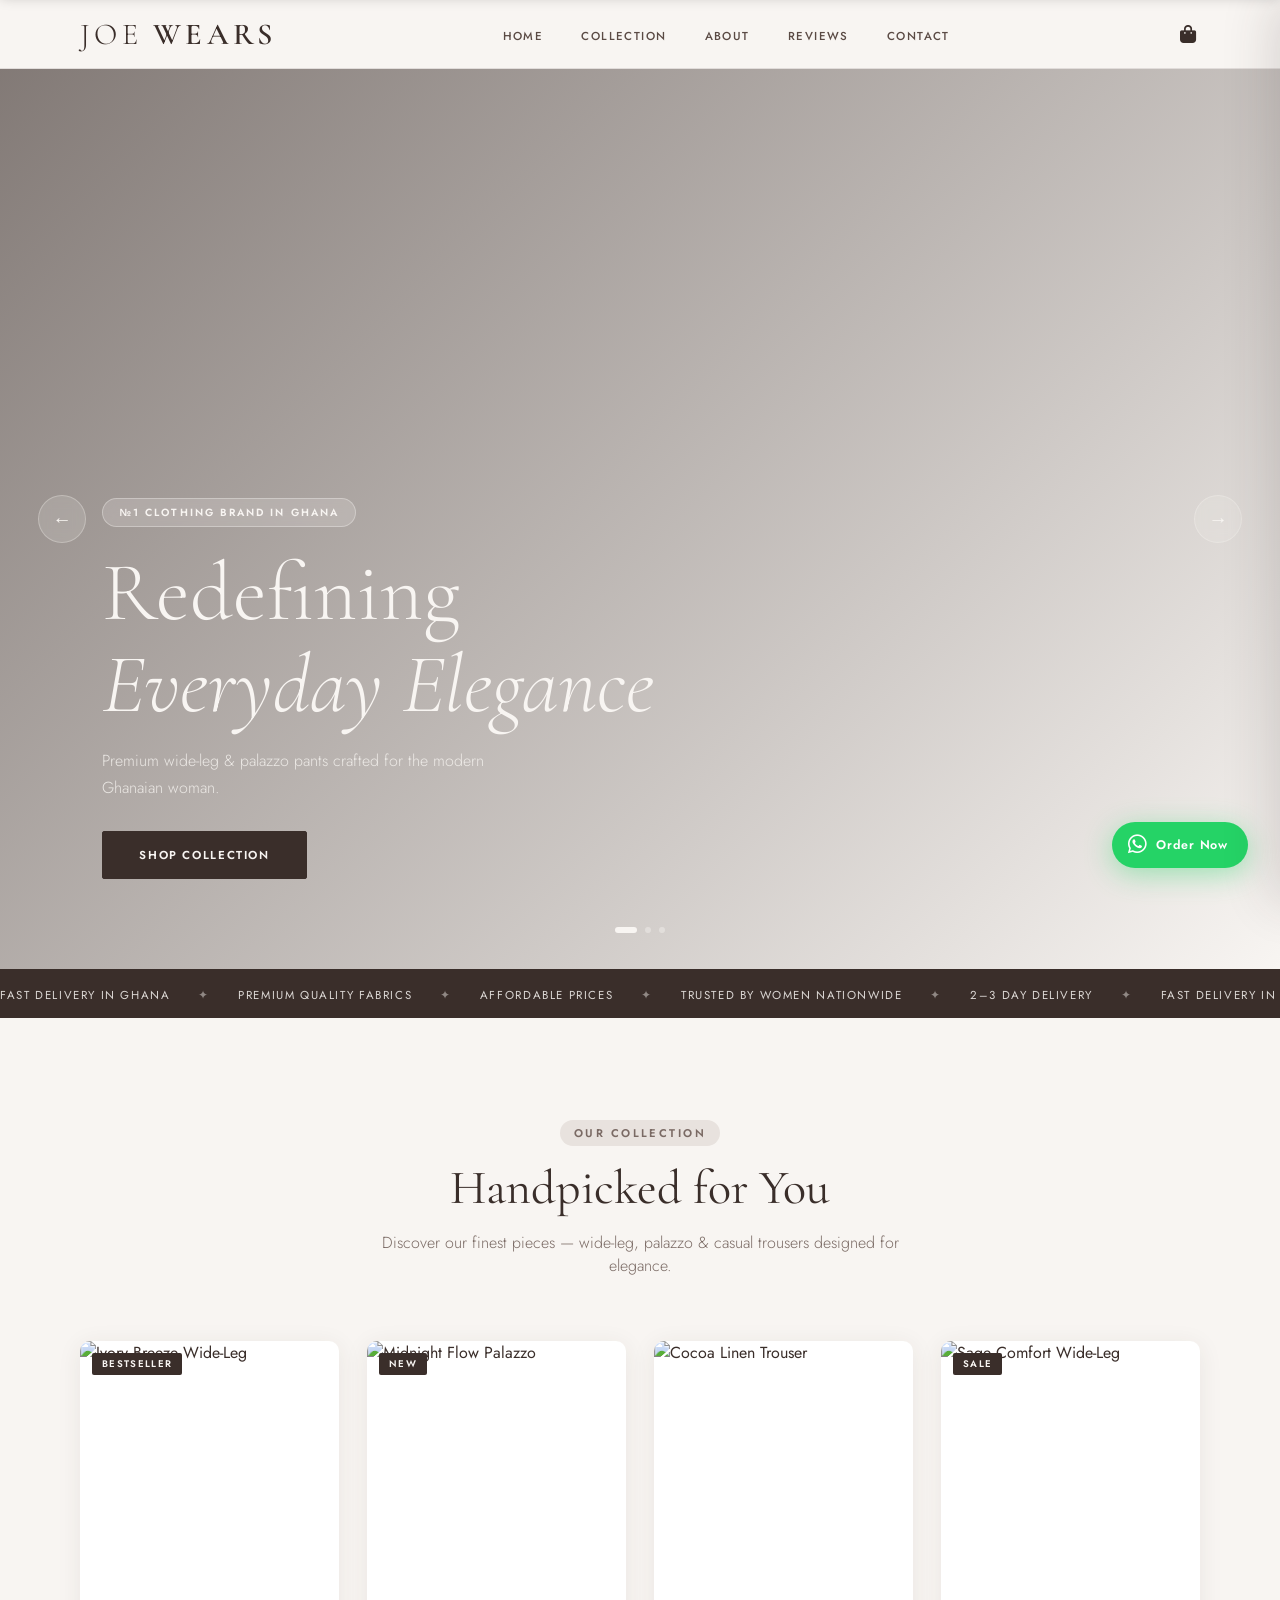
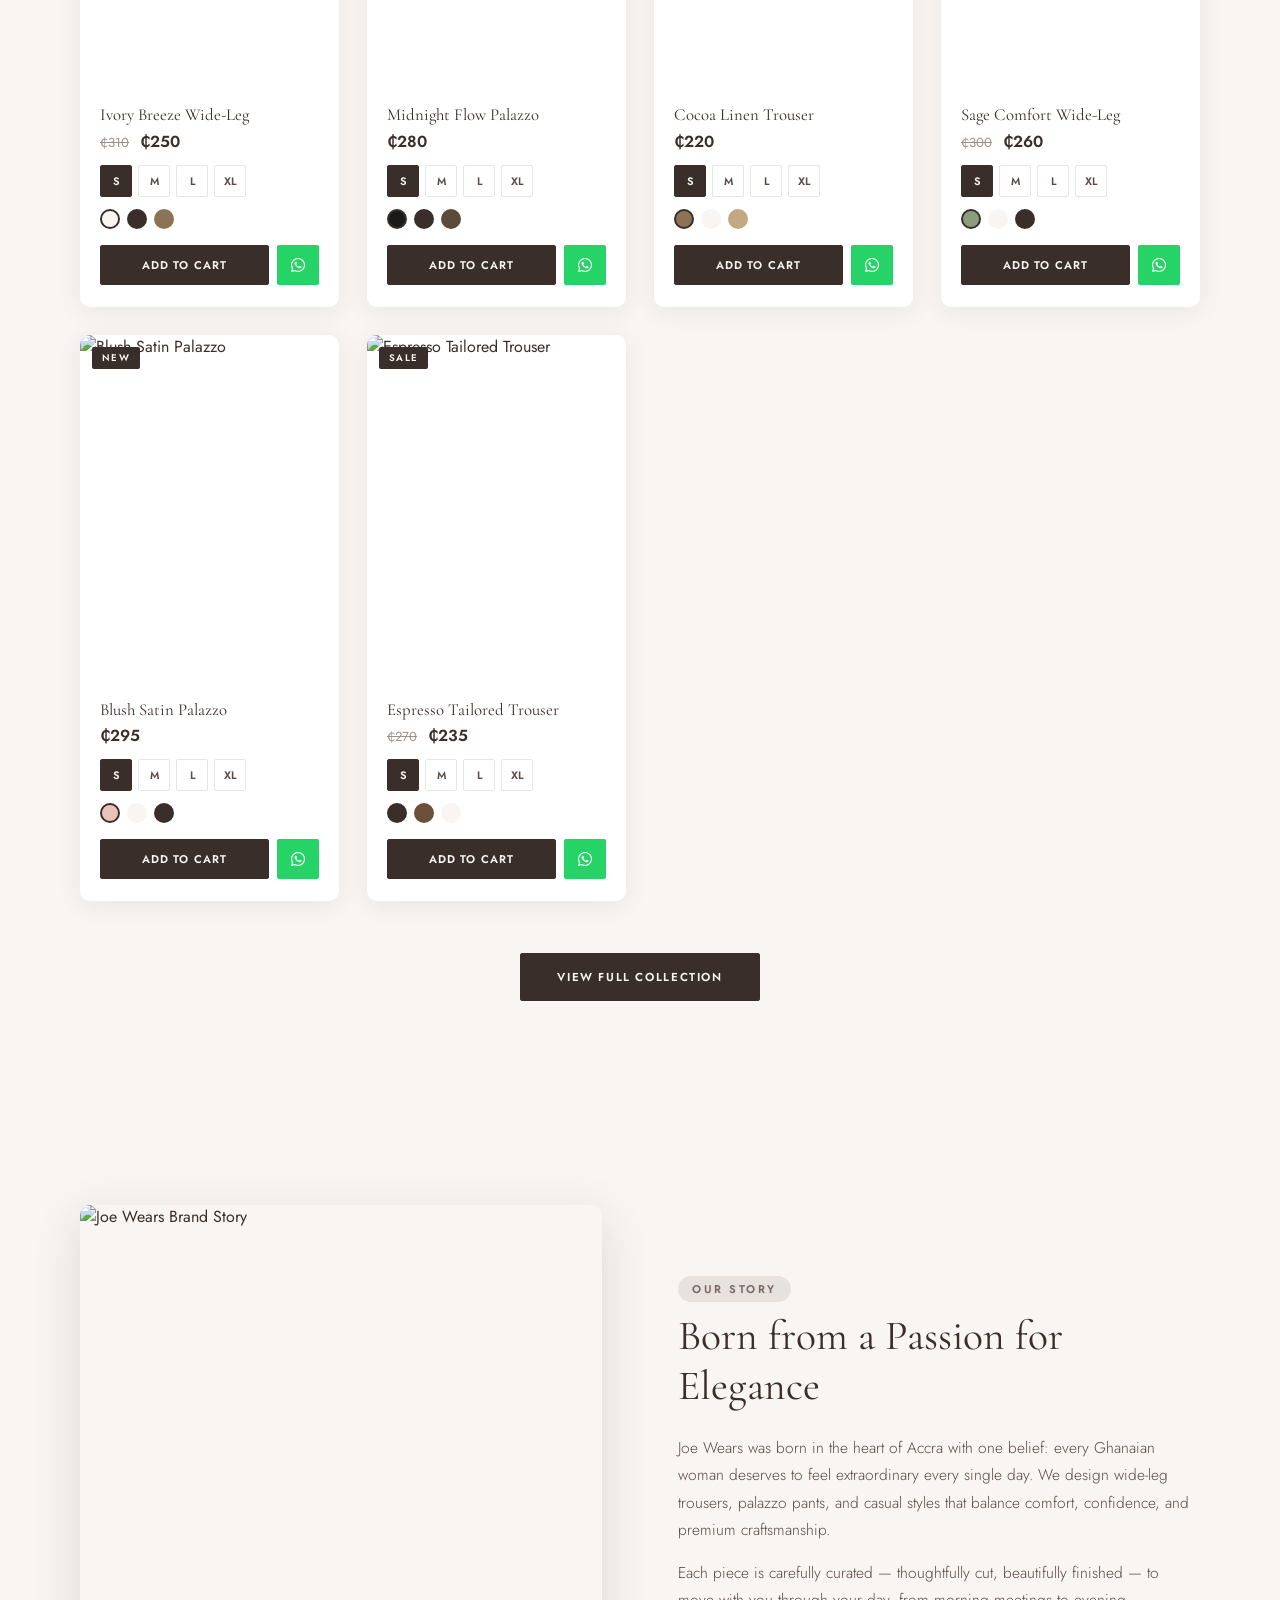
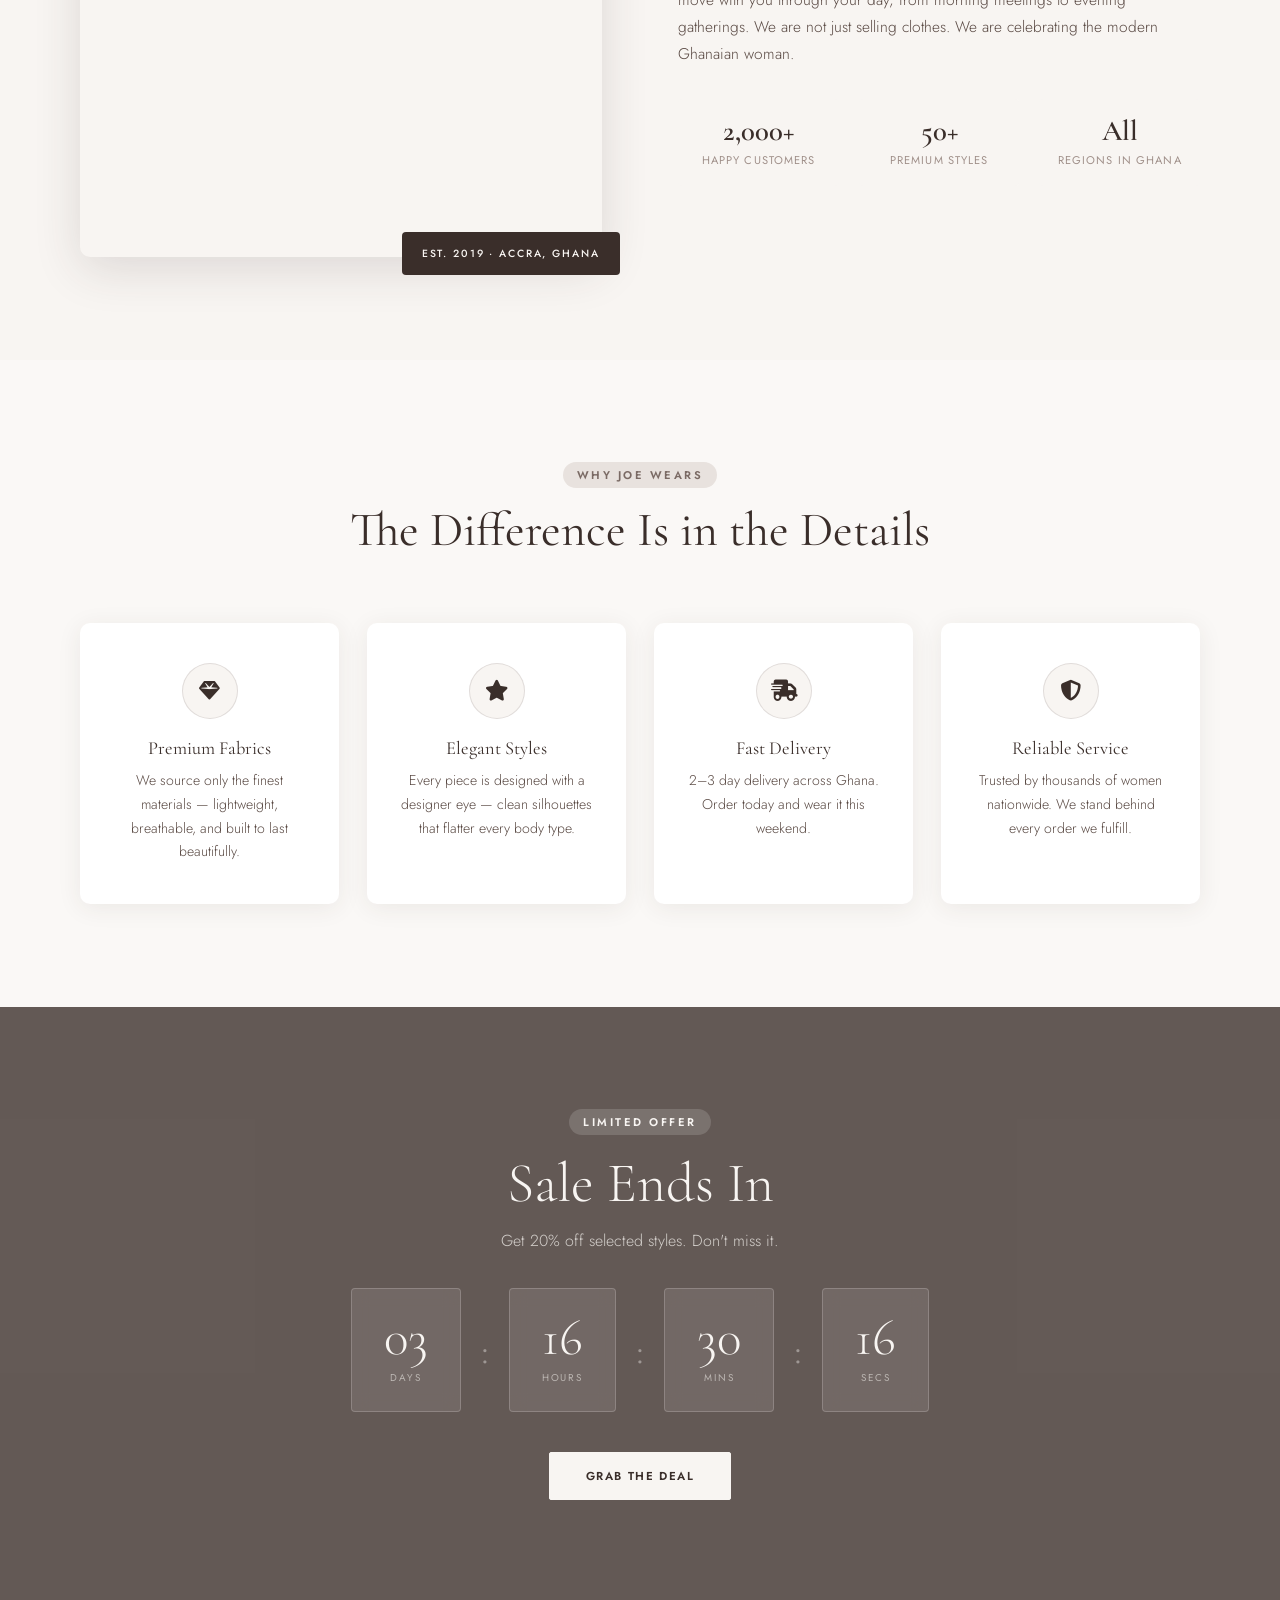
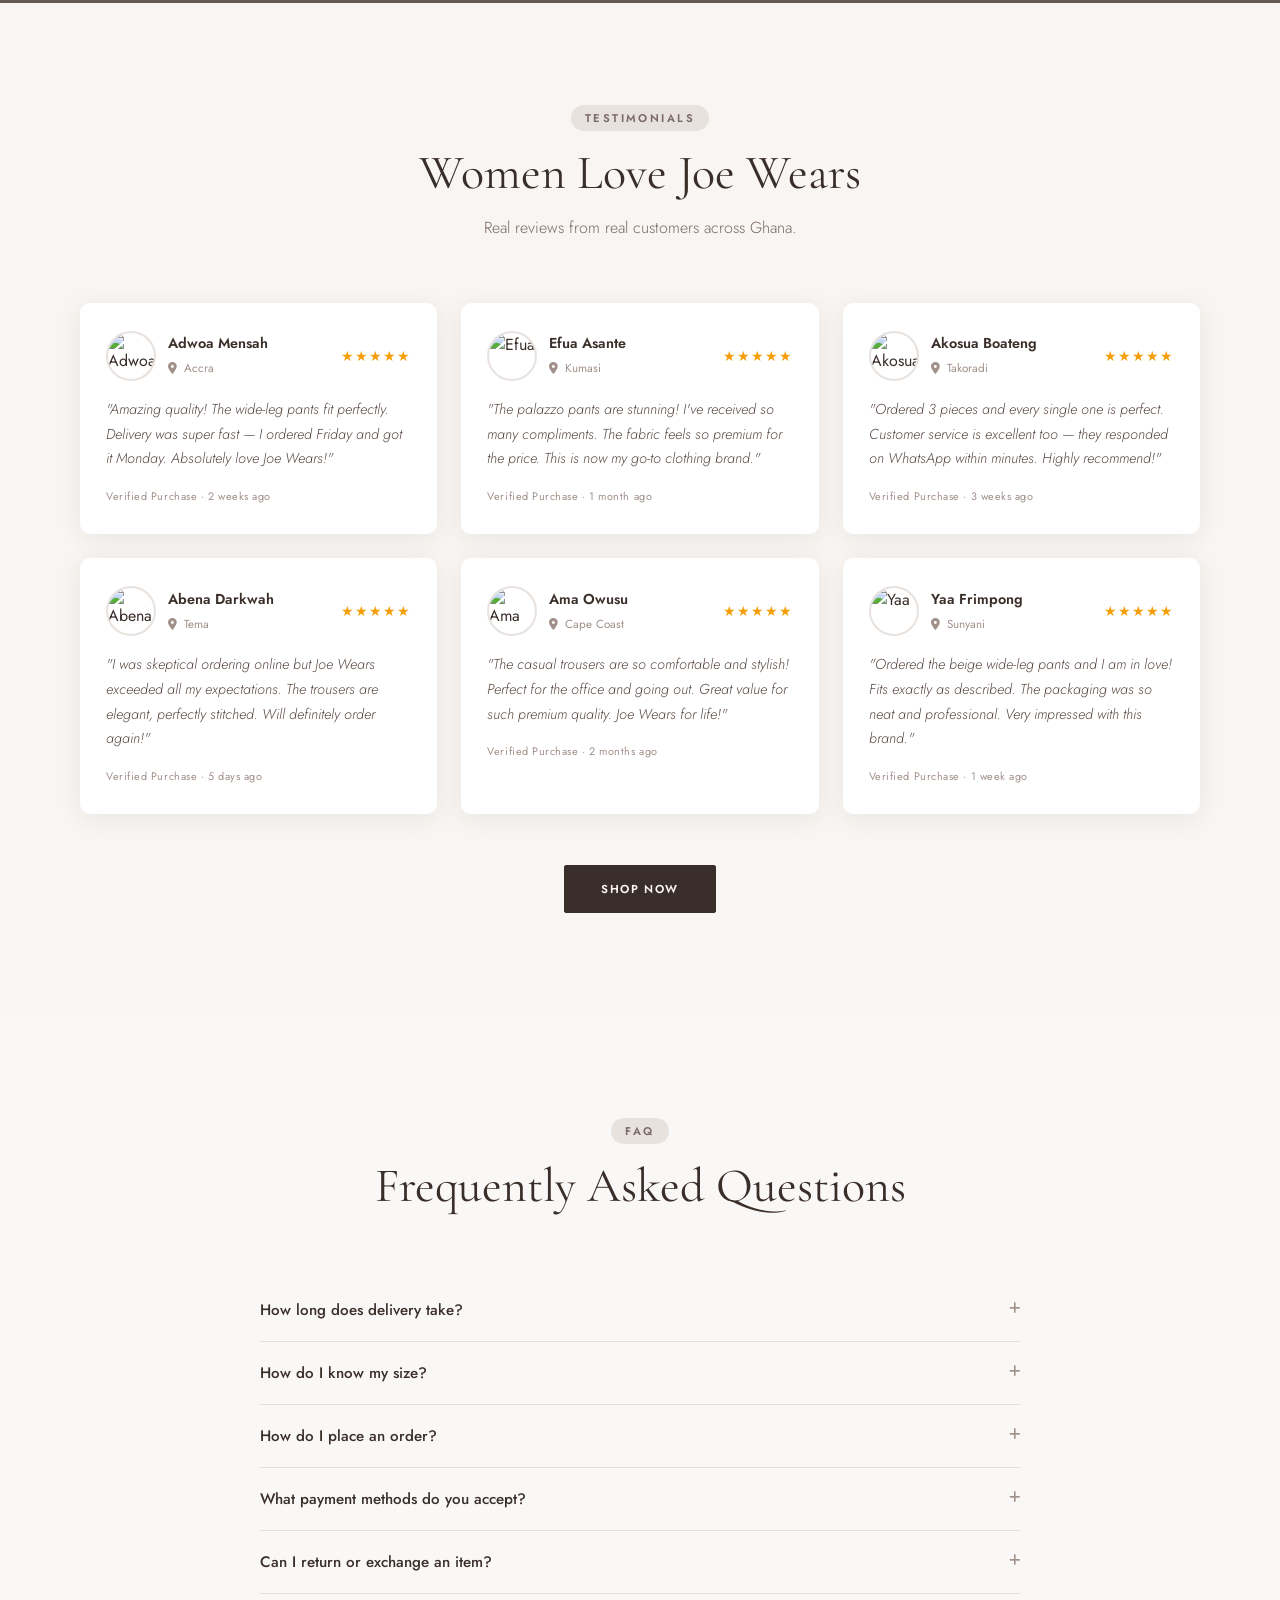
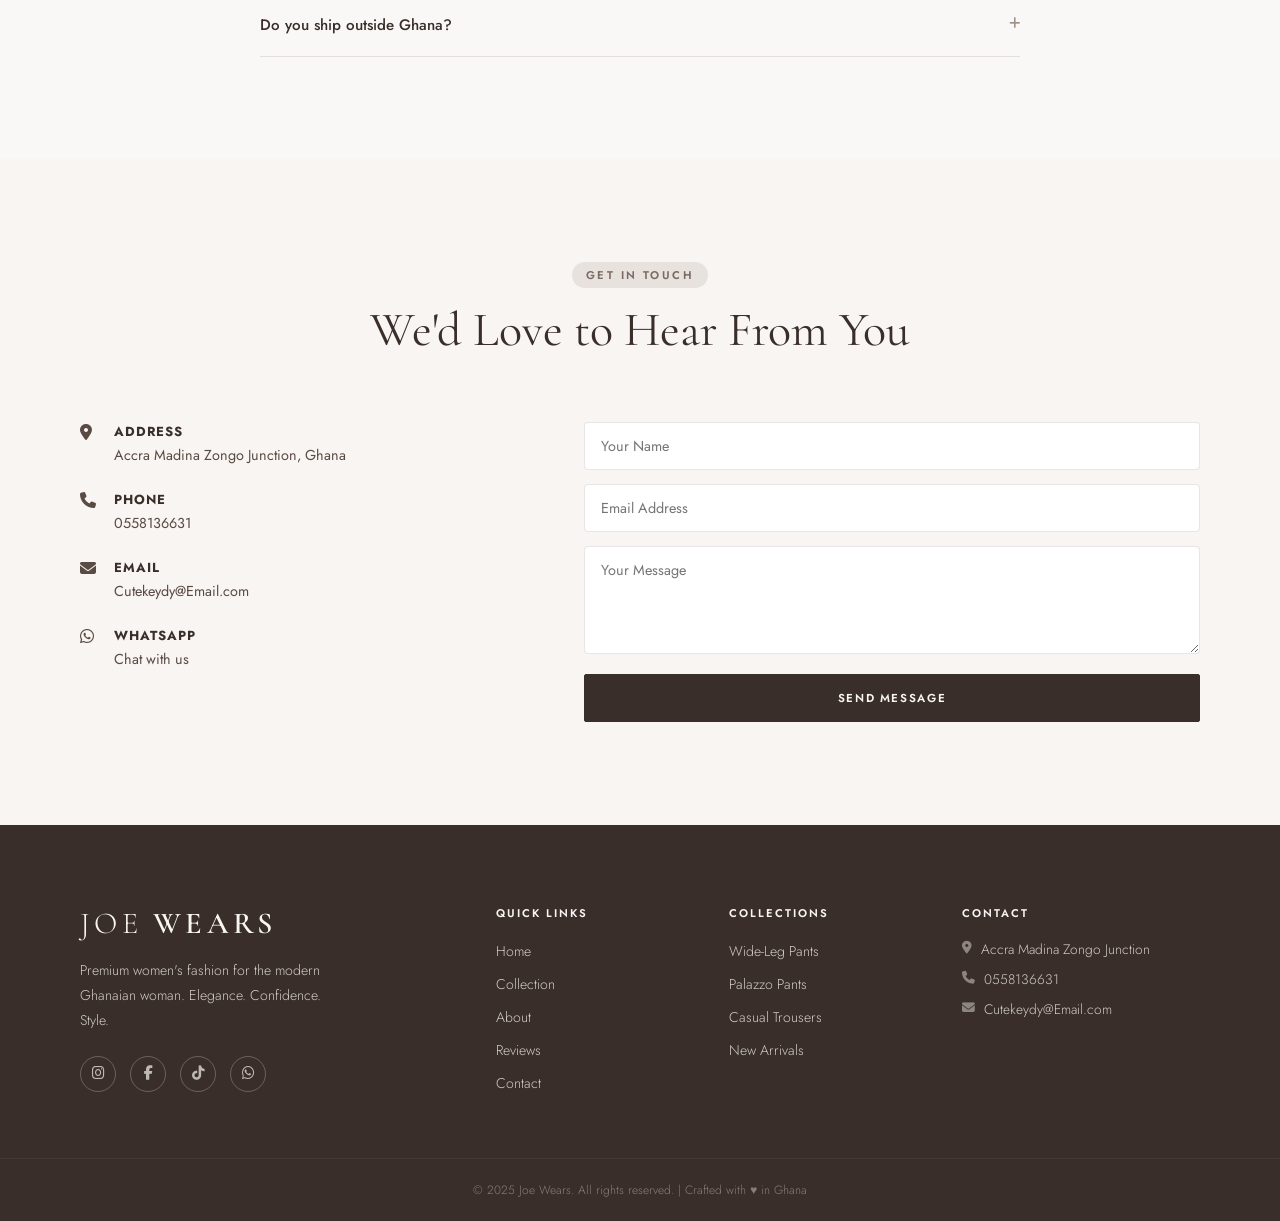
==== commit 57871da0: "ch" ====
--- a/index.html
+++ b/index.html
@@ -3,135 +3,114 @@
 <head>
   <meta charset="UTF-8" />
   <meta name="viewport" content="width=device-width, initial-scale=1.0" />
-  <title>Joe's Store | Premium Women's Fashion in Ghana</title>
-  <meta name="description" content="Ghana's number one women's clothing brand. Shop wide-leg pants, palazzo pants, and elegant casual trousers. Fast delivery nationwide." />
+  <title>Joe Wears – Premium Women's Fashion in Ghana</title>
   <link rel="stylesheet" href="style.css">
-  <link rel="preconnect" href="https://fonts.googleapis.com" />
-  <link rel="preconnect" href="https://fonts.gstatic.com" crossorigin />
-  <link href="https://fonts.googleapis.com/css2?family=Cormorant+Garamond:ital,wght@0,300;0,400;0,500;0,600;1,300;1,400&family=Jost:wght@300;400;500;600&display=swap" rel="stylesheet" />
+  <link href="https://fonts.googleapis.com/css2?family=Cormorant+Garamond:ital,wght@0,300;0,400;0,600;1,300;1,400&family=Jost:wght@300;400;500;600&display=swap" rel="stylesheet" />
   <link rel="stylesheet" href="https://cdnjs.cloudflare.com/ajax/libs/aos/2.3.4/aos.css" />
-  <link rel="stylesheet" href="https://cdnjs.cloudflare.com/ajax/libs/font-awesome/6.5.0/css/all.min.css" />
+  <link rel="stylesheet" href="https://cdnjs.cloudflare.com/ajax/libs/font-awesome/6.4.0/css/all.min.css" />
 </head>
 <body>
 
-  <!-- PRELOADER -->
-  <div id="preloader">
-    <div class="preloader-inner">
-      <span class="preloader-logo">Joe's Store</span>
-      <div class="preloader-bar"><div class="preloader-progress"></div></div>
+  <!-- SPINNER -->
+  <div id="spinner">
+    <div class="spinner-inner">
+      <div class="spinner-logo">Joe Wears</div>
+      <div class="spinner-ring"></div>
+      <p class="spinner-tagline">Premium Women's Fashion · Ghana</p>
     </div>
   </div>
 
-  <!-- POPUP NOTIFICATIONS -->
-  <div id="popup-container"></div>
-
-  <!-- BACK TO TOP -->
-  <button id="back-to-top" aria-label="Back to top"><i class="fas fa-arrow-up"></i></button>
-
-  <!-- WHATSAPP FLOAT -->
-  <a href="https://wa.me/233558136631?text=Hello%20Joe's%20Store!%20I'd%20like%20to%20order." 
-     class="whatsapp-float" target="_blank" rel="noopener" aria-label="Chat on WhatsApp">
-    <i class="fab fa-whatsapp"></i>
-    <span class="whatsapp-tooltip">Order on WhatsApp</span>
-  </a>
-
-  <!-- CART OVERLAY -->
-  <div id="cart-overlay" class="cart-overlay"></div>
-
-  <!-- CART SIDEBAR -->
-  <div id="cart-sidebar" class="cart-sidebar">
-    <div class="cart-header">
-      <h3>Your Bag</h3>
-      <button id="close-cart" aria-label="Close cart"><i class="fas fa-times"></i></button>
-    </div>
-    <div id="cart-items" class="cart-items"></div>
-    <div class="cart-footer">
-      <div class="cart-total">
-        <span>Total</span>
-        <span id="cart-total-price">₵0.00</span>
-      </div>
-      <a id="checkout-whatsapp" href="#" class="btn-checkout" target="_blank">
-        <i class="fab fa-whatsapp"></i> Checkout via WhatsApp
-      </a>
-      <p class="cart-note">Orders processed via WhatsApp for personalised service</p>
-    </div>
+  <!-- POPUP NOTIFICATION (top) -->
+  <div id="popup-notification" class="popup-notif hidden">
+    <span class="popup-dot"></span>
+    <span id="popup-text"></span>
+    <button class="popup-close" onclick="document.getElementById('popup-notification').classList.add('hidden')">×</button>
   </div>
 
-  <!-- NAVIGATION -->
-  <header id="navbar" class="navbar">
-    <div class="nav-container">
-      <a href="index.html" class="logo">
-        <span class="logo-joe">Joe's</span>
-        <span class="logo-store">Store</span>
-      </a>
-      <nav class="nav-links" id="nav-links">
-        <a href="#home" class="nav-link">Home</a>
-        <a href="collection.html" class="nav-link">Collection</a>
-        <a href="#about" class="nav-link">About</a>
-        <a href="#reviews" class="nav-link">Reviews</a>
-        <a href="#contact" class="nav-link">Contact</a>
-      </nav>
+  <!-- STICKY NAV -->
+  <header id="navbar">
+    <nav class="nav-container">
+      <a href="index.html" class="nav-logo">Joe <span>Wears</span></a>
+      <ul class="nav-links" id="navLinks">
+        <li><a href="#home" onclick="closeMenu()">Home</a></li>
+        <li><a href="#collection" onclick="closeMenu()">Collection</a></li>
+        <li><a href="#about" onclick="closeMenu()">About</a></li>
+        <li><a href="#reviews" onclick="closeMenu()">Reviews</a></li>
+        <li><a href="#contact" onclick="closeMenu()">Contact</a></li>
+      </ul>
       <div class="nav-actions">
-        <button id="cart-btn" class="cart-btn" aria-label="Open cart">
-          <i class="fas fa-shopping-bag"></i>
-          <span id="cart-count" class="cart-count">0</span>
+        <button class="cart-toggle" id="cartToggle" aria-label="Open Cart">
+          <i class="fas fa-bag-shopping"></i>
+          <span class="cart-badge" id="cartBadge">0</span>
         </button>
-        <button id="hamburger" class="hamburger" aria-label="Toggle menu">
+        <button class="hamburger" id="hamburger" aria-label="Toggle menu">
           <span></span><span></span><span></span>
         </button>
       </div>
-    </div>
+    </nav>
   </header>
 
-  <!-- MOBILE NAV -->
-  <div id="mobile-nav" class="mobile-nav">
-    <a href="#home" class="mobile-link">Home</a>
-    <a href="collection.html" class="mobile-link">Collection</a>
-    <a href="#about" class="mobile-link">About</a>
-    <a href="#reviews" class="mobile-link">Reviews</a>
-    <a href="#contact" class="mobile-link">Contact</a>
-  </div>
+  <!-- CART MODAL -->
+  <div class="cart-overlay" id="cartOverlay"></div>
+  <aside class="cart-drawer" id="cartDrawer">
+    <div class="cart-header">
+      <h3>Your Cart</h3>
+      <button class="cart-close" id="cartClose">×</button>
+    </div>
+    <div class="cart-items" id="cartItems">
+      <p class="cart-empty">Your cart is empty.</p>
+    </div>
+    <div class="cart-footer" id="cartFooter" style="display:none">
+      <div class="cart-total">Total: <strong id="cartTotal">₵0.00</strong></div>
+
+      <!-- CUSTOMER DETAILS FORM -->
+      <div class="cart-form">
+        <h4>Your Details (Required)</h4>
+        <input type="text" id="custName" placeholder="Full Name *" />
+        <input type="tel" id="custPhone" placeholder="Phone Number *" />
+        <input type="text" id="custLocation" placeholder="Location / City *" />
+        <input type="text" id="custAddress" placeholder="Delivery Address *" />
+        <button class="btn-whatsapp-order" onclick="sendToWhatsApp()">
+          <i class="fab fa-whatsapp"></i> Order via WhatsApp
+        </button>
+      </div>
+    </div>
+  </aside>
 
   <!-- HERO SLIDER -->
-  <section id="home" class="hero">
+  <section class="hero" id="home">
     <div class="hero-slides">
-      <div class="hero-slide active" style="background-image: url('https://images.unsplash.com/photo-1515886657613-9f3515b0c78f?w=1600&q=80')">
-        <div class="slide-overlay"></div>
-        <div class="slide-content">
-          <span class="slide-badge">✦ Number One Clothing Brand in Ghana ✦</span>
-          <h1 class="slide-title">Redefining<br/><em>Everyday Elegance</em></h1>
-          <p class="slide-sub">Crafted for the woman who moves with purpose and dresses with intention.</p>
-          <a href="collection.html" class="btn-hero">Shop Collection <i class="fas fa-arrow-right"></i></a>
-        </div>
-      </div>
-      <div class="hero-slide" style="background-image: url('https://images.unsplash.com/photo-1469334031218-e382a71b716b?w=1600&q=80')">
-        <div class="slide-overlay"></div>
-        <div class="slide-content">
-          <span class="slide-badge">✦ Number One Clothing Brand in Ghana ✦</span>
-          <h1 class="slide-title">Confidence<br/><em>in Every Step</em></h1>
-          <p class="slide-sub">Wide-leg silhouettes and palazzo cuts — because elegance should never be uncomfortable.</p>
-          <a href="collection.html" class="btn-hero">Shop Collection <i class="fas fa-arrow-right"></i></a>
-        </div>
-      </div>
-      <div class="hero-slide" style="background-image: url('https://images.unsplash.com/photo-1483985988355-763728e1935b?w=1600&q=80')">
-        <div class="slide-overlay"></div>
-        <div class="slide-content">
-          <span class="slide-badge">✦ Number One Clothing Brand in Ghana ✦</span>
-          <h1 class="slide-title">Designed for<br/><em>Modern Women</em></h1>
-          <p class="slide-sub">Timeless fabrics, contemporary cuts — premium fashion made for Ghana's women.</p>
-          <a href="collection.html" class="btn-hero">Shop Collection <i class="fas fa-arrow-right"></i></a>
-        </div>
-      </div>
-    </div>
-    <div class="hero-controls">
-      <button class="hero-prev" aria-label="Previous slide"><i class="fas fa-chevron-left"></i></button>
-      <div class="hero-dots">
-        <span class="hero-dot active" data-slide="0"></span>
-        <span class="hero-dot" data-slide="1"></span>
-        <span class="hero-dot" data-slide="2"></span>
-      </div>
-      <button class="hero-next" aria-label="Next slide"><i class="fas fa-chevron-right"></i></button>
-    </div>
+      <div class="hero-slide active" style="background-image:url('https://i.pinimg.com/1200x/65/f0/99/65f09944c682690b3f6b02aec97db8cd.jpg')">
+        <div class="hero-overlay"></div>
+        <div class="hero-content">
+          <span class="hero-badge">№1 Clothing Brand in Ghana</span>
+          <h1>Redefining<br /><em>Everyday Elegance</em></h1>
+          <p>Premium wide-leg & palazzo pants crafted for the modern Ghanaian woman.</p>
+          <a href="collection.html" class="btn-primary">Shop Collection</a>
+        </div>
+      </div>
+      <div class="hero-slide" style="background-image:url('https://i.pinimg.com/1200x/6b/18/90/6b18902c88a49e65421085d2a82aa74f.jpg')">
+        <div class="hero-overlay"></div>
+        <div class="hero-content">
+          <span class="hero-badge">№1 Clothing Brand in Ghana</span>
+          <h1>Confidence in<br /><em>Every Step</em></h1>
+          <p>Walk into any room and own it — style that speaks before you do.</p>
+          <a href="collection.html" class="btn-primary">Shop Collection</a>
+        </div>
+      </div>
+      <div class="hero-slide" style="background-image:url('https://i.pinimg.com/1200x/31/7b/a3/317ba31e032c5b2ff44b509865a4cdf7.jpg')">
+        <div class="hero-overlay"></div>
+        <div class="hero-content">
+          <span class="hero-badge">№1 Clothing Brand in Ghana</span>
+          <h1>Designed for<br /><em>Modern Women</em></h1>
+          <p>Timeless silhouettes, luxurious fabrics — affordable only at Joe Wears.</p>
+          <a href="collection.html" class="btn-primary">Shop Collection</a>
+        </div>
+      </div>
+    </div>
+    <button class="hero-arrow prev" onclick="changeSlide(-1)">&#8592;</button>
+    <button class="hero-arrow next" onclick="changeSlide(1)">&#8594;</button>
+    <div class="hero-dots" id="heroDots"></div>
   </section>
 
   <!-- TICKER -->
@@ -141,295 +120,324 @@
       <span>Premium Quality Fabrics</span><span class="ticker-dot">✦</span>
       <span>Affordable Prices</span><span class="ticker-dot">✦</span>
       <span>Trusted by Women Nationwide</span><span class="ticker-dot">✦</span>
-      <span>Free Returns Within 7 Days</span><span class="ticker-dot">✦</span>
-      <span>New Arrivals Weekly</span><span class="ticker-dot">✦</span>
+      <span>2–3 Day Delivery</span><span class="ticker-dot">✦</span>
       <span>Fast Delivery in Ghana</span><span class="ticker-dot">✦</span>
       <span>Premium Quality Fabrics</span><span class="ticker-dot">✦</span>
       <span>Affordable Prices</span><span class="ticker-dot">✦</span>
       <span>Trusted by Women Nationwide</span><span class="ticker-dot">✦</span>
+      <span>2–3 Day Delivery</span><span class="ticker-dot">✦</span>
     </div>
   </div>
 
   <!-- COLLECTION PREVIEW -->
-  <section id="collection-preview" class="section collection-preview">
+  <section class="section" id="collection">
     <div class="container">
-      <div class="section-head" data-aos="fade-up">
+      <div class="section-header" data-aos="fade-up">
         <span class="section-label">Our Collection</span>
-        <h2 class="section-title">Pieces You'll <em>Love</em></h2>
-        <p class="section-sub">Curated styles that blend elegance with comfort for the modern Ghanaian woman.</p>
-      </div>
-      <div class="products-grid preview-grid" id="preview-grid"></div>
-      <div class="collection-cta" data-aos="fade-up">
-        <a href="collection.html" class="btn-primary">View Full Collection <i class="fas fa-arrow-right"></i></a>
+        <h2>Handpicked for You</h2>
+        <p>Discover our finest pieces — wide-leg, palazzo & casual trousers designed for elegance.</p>
+      </div>
+      <div class="products-grid" id="homeProducts"></div>
+      <div class="section-cta" data-aos="fade-up">
+        <a href="collection.html" class="btn-primary">View Full Collection</a>
       </div>
     </div>
   </section>
 
   <!-- ABOUT -->
-  <section id="about" class="section about-section">
-    <div class="container about-container">
+  <section class="about-section section" id="about">
+    <div class="container about-grid">
       <div class="about-image" data-aos="fade-right">
-        <img src="https://images.unsplash.com/photo-1558769132-cb1aea458c5e?w=800&q=80" alt="Joe's Store brand" />
-        <div class="about-badge">Est. 2018 · Accra, Ghana</div>
-      </div>
-      <div class="about-content" data-aos="fade-left">
+        <img src="https://images.unsplash.com/photo-1558171813-3b97e3d8b8b6?w=800&q=80" alt="Joe Wears Brand Story" />
+        <div class="about-img-tag">Est. 2019 · Accra, Ghana</div>
+      </div>
+      <div class="about-text" data-aos="fade-left">
         <span class="section-label">Our Story</span>
-        <h2 class="section-title">Elegance is not a<br/><em>luxury — it's a right.</em></h2>
-        <p>Joe's Store was born from a simple belief: every woman in Ghana deserves to dress beautifully without compromising her budget or comfort. Founded in Accra, we've been dressing confident, modern women since 2018 — one palazzo pant at a time.</p>
-        <p>We source only the finest fabrics, design with the African woman's figure in mind, and deliver directly to your door with care and speed. From Madina to Kumasi, from Ho to Tamale — we dress Ghana's women with pride.</p>
+        <h2>Born from a Passion for Elegance</h2>
+        <p>Joe Wears was born in the heart of Accra with one belief: every Ghanaian woman deserves to feel extraordinary every single day. We design wide-leg trousers, palazzo pants, and casual styles that balance comfort, confidence, and premium craftsmanship.</p>
+        <p>Each piece is carefully curated — thoughtfully cut, beautifully finished — to move with you through your day, from morning meetings to evening gatherings. We are not just selling clothes. We are celebrating the modern Ghanaian woman.</p>
         <div class="about-stats">
-          <div class="stat"><strong>5,000+</strong><span>Happy Customers</span></div>
-          <div class="stat"><strong>200+</strong><span>Styles</span></div>
-          <div class="stat"><strong>2–3 Days</strong><span>Nationwide Delivery</span></div>
+          <div class="stat"><strong>2,000+</strong><span>Happy Customers</span></div>
+          <div class="stat"><strong>50+</strong><span>Premium Styles</span></div>
+          <div class="stat"><strong>All</strong><span>Regions in Ghana</span></div>
         </div>
       </div>
     </div>
   </section>
 
   <!-- WHY CHOOSE US -->
-  <section class="section why-section">
+  <section class="why-section section">
     <div class="container">
-      <div class="section-head" data-aos="fade-up">
-        <span class="section-label">Why Us</span>
-        <h2 class="section-title">The Joe's Store <em>Difference</em></h2>
+      <div class="section-header" data-aos="fade-up">
+        <span class="section-label">Why Joe Wears</span>
+        <h2>The Difference Is in the Details</h2>
       </div>
       <div class="why-grid">
         <div class="why-card" data-aos="fade-up" data-aos-delay="0">
           <div class="why-icon"><i class="fas fa-gem"></i></div>
           <h4>Premium Fabrics</h4>
-          <p>We use only high-quality materials — soft, breathable, and built to last season after season.</p>
+          <p>We source only the finest materials — lightweight, breathable, and built to last beautifully.</p>
         </div>
         <div class="why-card" data-aos="fade-up" data-aos-delay="100">
           <div class="why-icon"><i class="fas fa-star"></i></div>
           <h4>Elegant Styles</h4>
-          <p>Every piece is designed with care, combining contemporary trends with timeless silhouettes.</p>
+          <p>Every piece is designed with a designer eye — clean silhouettes that flatter every body type.</p>
         </div>
         <div class="why-card" data-aos="fade-up" data-aos-delay="200">
-          <div class="why-icon"><i class="fas fa-truck"></i></div>
+          <div class="why-icon"><i class="fas fa-truck-fast"></i></div>
           <h4>Fast Delivery</h4>
-          <p>Nationwide delivery in 2–3 business days. Same-day delivery available within Accra.</p>
+          <p>2–3 day delivery across Ghana. Order today and wear it this weekend.</p>
         </div>
         <div class="why-card" data-aos="fade-up" data-aos-delay="300">
-          <div class="why-icon"><i class="fas fa-heart"></i></div>
+          <div class="why-icon"><i class="fas fa-shield-halved"></i></div>
           <h4>Reliable Service</h4>
-          <p>Responsive customer support via WhatsApp. We're here for you before, during and after your order.</p>
+          <p>Trusted by thousands of women nationwide. We stand behind every order we fulfill.</p>
         </div>
       </div>
     </div>
   </section>
 
   <!-- COUNTDOWN -->
-  <section class="section countdown-section">
+  <section class="countdown-section section" id="countdown-section">
+    <div class="countdown-overlay"></div>
+    <div class="container countdown-inner" data-aos="fade-up">
+      <span class="section-label light">Limited Offer</span>
+      <h2>Sale Ends In</h2>
+      <p>Get 20% off selected styles. Don't miss it.</p>
+      <div class="countdown-timer" id="countdown">
+        <div class="cd-block"><span id="cd-days">00</span><label>Days</label></div>
+        <div class="cd-sep">:</div>
+        <div class="cd-block"><span id="cd-hours">00</span><label>Hours</label></div>
+        <div class="cd-sep">:</div>
+        <div class="cd-block"><span id="cd-mins">00</span><label>Mins</label></div>
+        <div class="cd-sep">:</div>
+        <div class="cd-block"><span id="cd-secs">00</span><label>Secs</label></div>
+      </div>
+      <a href="collection.html" class="btn-light">Grab the Deal</a>
+    </div>
+  </section>
+
+  <!-- REVIEWS -->
+  <section class="reviews-section section" id="reviews">
     <div class="container">
-      <div class="countdown-inner" data-aos="zoom-in">
-        <span class="section-label">Limited Time Offer</span>
-        <h2 class="countdown-title">Sale Ends In</h2>
-        <div class="countdown-timer" id="countdown">
-          <div class="time-block"><span id="c-days">00</span><label>Days</label></div>
-          <div class="time-sep">:</div>
-          <div class="time-block"><span id="c-hours">00</span><label>Hours</label></div>
-          <div class="time-sep">:</div>
-          <div class="time-block"><span id="c-mins">00</span><label>Minutes</label></div>
-          <div class="time-sep">:</div>
-          <div class="time-block"><span id="c-secs">00</span><label>Seconds</label></div>
-        </div>
-        <p class="countdown-text">Get <strong>15% off</strong> your first order. Use code <strong>JOESLOVE</strong> at checkout.</p>
-        <a href="collection.html" class="btn-hero">Shop the Sale</a>
-      </div>
-    </div>
-  </section>
-
-  <!-- REVIEWS -->
-  <section id="reviews" class="section reviews-section">
+      <div class="section-header" data-aos="fade-up">
+        <span class="section-label">Testimonials</span>
+        <h2>Women Love Joe Wears</h2>
+        <p>Real reviews from real customers across Ghana.</p>
+      </div>
+      <div class="reviews-grid">
+
+        <div class="review-card" data-aos="fade-up" data-aos-delay="0">
+          <div class="review-top">
+            <img src="https://randomuser.me/api/portraits/women/44.jpg" alt="Adwoa" class="review-avatar" />
+            <div>
+              <strong>Adwoa Mensah</strong>
+              <span class="review-loc"><i class="fas fa-location-dot"></i> Accra</span>
+            </div>
+            <div class="review-stars">★★★★★</div>
+          </div>
+          <p>"Amazing quality! The wide-leg pants fit perfectly. Delivery was super fast — I ordered Friday and got it Monday. Absolutely love Joe Wears!"</p>
+          <span class="review-date">Verified Purchase · 2 weeks ago</span>
+        </div>
+
+        <div class="review-card" data-aos="fade-up" data-aos-delay="100">
+          <div class="review-top">
+            <img src="https://randomuser.me/api/portraits/women/68.jpg" alt="Efua" class="review-avatar" />
+            <div>
+              <strong>Efua Asante</strong>
+              <span class="review-loc"><i class="fas fa-location-dot"></i> Kumasi</span>
+            </div>
+            <div class="review-stars">★★★★★</div>
+          </div>
+          <p>"The palazzo pants are stunning! I've received so many compliments. The fabric feels so premium for the price. This is now my go-to clothing brand."</p>
+          <span class="review-date">Verified Purchase · 1 month ago</span>
+        </div>
+
+        <div class="review-card" data-aos="fade-up" data-aos-delay="200">
+          <div class="review-top">
+            <img src="https://randomuser.me/api/portraits/women/26.jpg" alt="Akosua" class="review-avatar" />
+            <div>
+              <strong>Akosua Boateng</strong>
+              <span class="review-loc"><i class="fas fa-location-dot"></i> Takoradi</span>
+            </div>
+            <div class="review-stars">★★★★★</div>
+          </div>
+          <p>"Ordered 3 pieces and every single one is perfect. Customer service is excellent too — they responded on WhatsApp within minutes. Highly recommend!"</p>
+          <span class="review-date">Verified Purchase · 3 weeks ago</span>
+        </div>
+
+        <div class="review-card" data-aos="fade-up" data-aos-delay="300">
+          <div class="review-top">
+            <img src="https://randomuser.me/api/portraits/women/52.jpg" alt="Abena" class="review-avatar" />
+            <div>
+              <strong>Abena Darkwah</strong>
+              <span class="review-loc"><i class="fas fa-location-dot"></i> Tema</span>
+            </div>
+            <div class="review-stars">★★★★★</div>
+          </div>
+          <p>"I was skeptical ordering online but Joe Wears exceeded all my expectations. The trousers are elegant, perfectly stitched. Will definitely order again!"</p>
+          <span class="review-date">Verified Purchase · 5 days ago</span>
+        </div>
+
+        <div class="review-card" data-aos="fade-up" data-aos-delay="100">
+          <div class="review-top">
+            <img src="https://randomuser.me/api/portraits/women/33.jpg" alt="Ama" class="review-avatar" />
+            <div>
+              <strong>Ama Owusu</strong>
+              <span class="review-loc"><i class="fas fa-location-dot"></i> Cape Coast</span>
+            </div>
+            <div class="review-stars">★★★★★</div>
+          </div>
+          <p>"The casual trousers are so comfortable and stylish! Perfect for the office and going out. Great value for such premium quality. Joe Wears for life!"</p>
+          <span class="review-date">Verified Purchase · 2 months ago</span>
+        </div>
+
+        <div class="review-card" data-aos="fade-up" data-aos-delay="200">
+          <div class="review-top">
+            <img src="https://randomuser.me/api/portraits/women/17.jpg" alt="Yaa" class="review-avatar" />
+            <div>
+              <strong>Yaa Frimpong</strong>
+              <span class="review-loc"><i class="fas fa-location-dot"></i> Sunyani</span>
+            </div>
+            <div class="review-stars">★★★★★</div>
+          </div>
+          <p>"Ordered the beige wide-leg pants and I am in love! Fits exactly as described. The packaging was so neat and professional. Very impressed with this brand."</p>
+          <span class="review-date">Verified Purchase · 1 week ago</span>
+        </div>
+
+      </div>
+      <div class="section-cta" data-aos="fade-up">
+        <a href="collection.html" class="btn-primary">Shop Now</a>
+      </div>
+    </div>
+  </section>
+
+  <!-- FAQ -->
+  <section class="faq-section section" id="faq">
     <div class="container">
-      <div class="section-head" data-aos="fade-up">
-        <span class="section-label">Testimonials</span>
-        <h2 class="section-title">What Our <em>Customers Say</em></h2>
-        <div class="google-badge"><i class="fab fa-google"></i> Verified Reviews</div>
-      </div>
-      <div class="reviews-grid">
-        <div class="review-card" data-aos="fade-up" data-aos-delay="0">
-          <div class="review-stars">★★★★★</div>
-          <p>"Amazing quality — the fabric is so soft and the fit is absolutely perfect. I've received so many compliments. Delivery was fast too, just 2 days!"</p>
-          <div class="reviewer">
-            <div class="reviewer-avatar">AK</div>
-            <div><strong>Adwoa Konadu</strong><span>Accra, Ghana</span></div>
-          </div>
-        </div>
-        <div class="review-card" data-aos="fade-up" data-aos-delay="100">
-          <div class="review-stars">★★★★★</div>
-          <p>"I ordered the palazzo pants and they are everything! Very elegant and comfortable. Joe's Store is now my go-to brand. 100% recommend to everyone."</p>
-          <div class="reviewer">
-            <div class="reviewer-avatar">EA</div>
-            <div><strong>Efua Asantewaa</strong><span>Kumasi, Ghana</span></div>
-          </div>
-        </div>
-        <div class="review-card" data-aos="fade-up" data-aos-delay="200">
-          <div class="review-stars">★★★★★</div>
-          <p>"The wide-leg trousers are stunning. The quality exceeded my expectations for the price. Will definitely order again. Customer service was excellent!"</p>
-          <div class="reviewer">
-            <div class="reviewer-avatar">AB</div>
-            <div><strong>Ama Boateng</strong><span>Takoradi, Ghana</span></div>
-          </div>
-        </div>
-        <div class="review-card" data-aos="fade-up" data-aos-delay="300">
-          <div class="review-stars">★★★★★</div>
-          <p>"Ordered 3 items and all arrived in perfect condition. The packaging was beautiful too. This store truly cares about their customers. Very impressed!"</p>
-          <div class="reviewer">
-            <div class="reviewer-avatar">AA</div>
-            <div><strong>Abena Acheampong</strong><span>Tema, Ghana</span></div>
-          </div>
-        </div>
-        <div class="review-card" data-aos="fade-up" data-aos-delay="400">
-          <div class="review-stars">★★★★★</div>
-          <p>"The best fashion brand in Ghana period. I love the styles, love the quality, love the prices. My friends keep asking me where I shop. Joe's Store forever!"</p>
-          <div class="reviewer">
-            <div class="reviewer-avatar">AF</div>
-            <div><strong>Akosua Frimpong</strong><span>Madina, Accra</span></div>
-          </div>
-        </div>
-        <div class="review-card" data-aos="fade-up" data-aos-delay="500">
-          <div class="review-stars">★★★★★</div>
-          <p>"Received my order in 2 days flat. The casual trousers are so well made and the colour is exactly as shown. Outstanding service from a truly premium brand!"</p>
-          <div class="reviewer">
-            <div class="reviewer-avatar">YD</div>
-            <div><strong>Yaa Darko</strong><span>Kasoa, Ghana</span></div>
-          </div>
-        </div>
-      </div>
-      <div class="reviews-cta" data-aos="fade-up">
-        <a href="collection.html" class="btn-primary">Shop Now <i class="fas fa-arrow-right"></i></a>
-      </div>
-    </div>
-  </section>
-
-  <!-- FAQ -->
-  <section class="section faq-section">
-    <div class="container faq-container">
-      <div class="section-head" data-aos="fade-up">
+      <div class="section-header" data-aos="fade-up">
         <span class="section-label">FAQ</span>
-        <h2 class="section-title">Common <em>Questions</em></h2>
+        <h2>Frequently Asked Questions</h2>
       </div>
       <div class="faq-list" data-aos="fade-up">
         <div class="faq-item">
-          <button class="faq-q">How long does delivery take in Ghana? <i class="fas fa-plus"></i></button>
-          <div class="faq-a"><p>We deliver nationwide within 2–3 business days. For orders within Accra, same-day or next-day delivery is often available. You'll receive a tracking update via WhatsApp once your order ships.</p></div>
-        </div>
-        <div class="faq-item">
-          <button class="faq-q">How do I find my correct size? <i class="fas fa-plus"></i></button>
-          <div class="faq-a"><p>Each product page includes a detailed size guide. We offer sizes S, M, L, and XL. If you're between sizes, we recommend sizing up for a more comfortable fit. You can also message us on WhatsApp and we'll help you choose the right size.</p></div>
+          <button class="faq-q">How long does delivery take? <i class="fas fa-plus"></i></button>
+          <div class="faq-a"><p>We deliver within 2–3 business days across Ghana. Accra & Tema deliveries are often next day. You'll receive a tracking update via WhatsApp.</p></div>
+        </div>
+        <div class="faq-item">
+          <button class="faq-q">How do I know my size? <i class="fas fa-plus"></i></button>
+          <div class="faq-a"><p>Each product has a size guide. We offer S, M, L, XL. If you're between sizes, we recommend sizing up for the relaxed wide-leg silhouette. Contact us on WhatsApp for personalized sizing help.</p></div>
         </div>
         <div class="faq-item">
           <button class="faq-q">How do I place an order? <i class="fas fa-plus"></i></button>
-          <div class="faq-a"><p>You can add items to your cart and checkout via WhatsApp for personalised service. Alternatively, click the "Order on WhatsApp" button on any product page to send us a direct message with your selection.</p></div>
+          <div class="faq-a"><p>Browse our collection, add items to your cart, fill in your delivery details, and click "Order via WhatsApp." Our team will confirm your order within minutes.</p></div>
         </div>
         <div class="faq-item">
           <button class="faq-q">What payment methods do you accept? <i class="fas fa-plus"></i></button>
-          <div class="faq-a"><p>We accept Mobile Money (MTN MoMo, Vodafone Cash, AirtelTigo Money), bank transfers, and cash on delivery within Accra. Payment details are confirmed when you place your order via WhatsApp.</p></div>
+          <div class="faq-a"><p>We accept Mobile Money (MTN, Vodafone Cash, AirtelTigo), bank transfer, and cash on delivery in selected areas. Payment details are confirmed via WhatsApp.</p></div>
         </div>
         <div class="faq-item">
           <button class="faq-q">Can I return or exchange an item? <i class="fas fa-plus"></i></button>
-          <div class="faq-a"><p>Yes! We offer returns or exchanges within 7 days of delivery for unworn, unwashed items with original tags. Contact us on WhatsApp to initiate a return. Your satisfaction is our priority.</p></div>
+          <div class="faq-a"><p>Yes! We accept exchanges within 7 days of delivery if the item is unworn and in original condition. Contact us via WhatsApp to arrange an exchange.</p></div>
         </div>
         <div class="faq-item">
           <button class="faq-q">Do you ship outside Ghana? <i class="fas fa-plus"></i></button>
-          <div class="faq-a"><p>Currently, we ship exclusively within Ghana. We are working on expanding to other West African countries soon. Stay tuned to our social media for updates!</p></div>
+          <div class="faq-a"><p>Currently we deliver within Ghana only. International shipping is coming soon — follow our social media for updates.</p></div>
         </div>
       </div>
     </div>
   </section>
 
   <!-- CONTACT -->
-  <section id="contact" class="section contact-section">
-    <div class="container contact-container">
-      <div class="contact-info" data-aos="fade-right">
-        <span class="section-label">Contact Us</span>
-        <h2 class="section-title">Get In <em>Touch</em></h2>
-        <div class="contact-item"><i class="fas fa-map-marker-alt"></i><p>Accra Madina Zongo Junction, Accra, Ghana</p></div>
-        <div class="contact-item"><i class="fas fa-phone"></i><p><a href="tel:+233558136631">0558 136 631</a></p></div>
-        <div class="contact-item"><i class="fas fa-envelope"></i><p><a href="mailto:Cutekeydy@Email.com">Cutekeydy@Email.com</a></p></div>
-        <div class="contact-item"><i class="fab fa-whatsapp"></i><p><a href="https://wa.me/233558136631" target="_blank">Chat on WhatsApp</a></p></div>
-        <div class="social-links">
+  <section class="contact-section section" id="contact">
+    <div class="container">
+      <div class="section-header" data-aos="fade-up">
+        <span class="section-label">Get in Touch</span>
+        <h2>We'd Love to Hear From You</h2>
+      </div>
+      <div class="contact-grid">
+        <div class="contact-info" data-aos="fade-right">
+          <div class="contact-item">
+            <i class="fas fa-location-dot"></i>
+            <div><strong>Address</strong><span>Accra Madina Zongo Junction, Ghana</span></div>
+          </div>
+          <div class="contact-item">
+            <i class="fas fa-phone"></i>
+            <div><strong>Phone</strong><span><a href="tel:0558136631">0558136631</a></span></div>
+          </div>
+          <div class="contact-item">
+            <i class="fas fa-envelope"></i>
+            <div><strong>Email</strong><span><a href="mailto:Cutekeydy@Email.com">Cutekeydy@Email.com</a></span></div>
+          </div>
+          <div class="contact-item">
+            <i class="fab fa-whatsapp"></i>
+            <div><strong>WhatsApp</strong><span><a href="https://wa.me/233558136631" target="_blank">Chat with us</a></span></div>
+          </div>
+        </div>
+        <div class="contact-form" data-aos="fade-left">
+          <input type="text" placeholder="Your Name" />
+          <input type="email" placeholder="Email Address" />
+          <textarea placeholder="Your Message" rows="4"></textarea>
+          <button class="btn-primary" style="width:100%">Send Message</button>
+        </div>
+      </div>
+    </div>
+  </section>
+
+  <!-- FOOTER -->
+  <footer class="footer">
+    <div class="container footer-grid">
+      <div class="footer-brand">
+        <a href="index.html" class="nav-logo footer-logo">Joe <span>Wears</span></a>
+        <p>Premium women's fashion for the modern Ghanaian woman. Elegance. Confidence. Style.</p>
+        <div class="social-icons">
           <a href="#" aria-label="Instagram"><i class="fab fa-instagram"></i></a>
-          <a href="#" aria-label="Facebook"><i class="fab fa-facebook"></i></a>
+          <a href="#" aria-label="Facebook"><i class="fab fa-facebook-f"></i></a>
           <a href="#" aria-label="TikTok"><i class="fab fa-tiktok"></i></a>
           <a href="https://wa.me/233558136631" aria-label="WhatsApp"><i class="fab fa-whatsapp"></i></a>
         </div>
       </div>
-      <div class="contact-form-wrap" data-aos="fade-left">
-        <form id="contact-form" class="contact-form" novalidate>
-          <div class="form-group">
-            <input type="text" id="cf-name" placeholder="Your Name" required />
-          </div>
-          <div class="form-group">
-            <input type="tel" id="cf-phone" placeholder="Phone Number" />
-          </div>
-          <div class="form-group">
-            <input type="email" id="cf-email" placeholder="Email Address" />
-          </div>
-          <div class="form-group">
-            <textarea id="cf-msg" rows="5" placeholder="Your Message" required></textarea>
-          </div>
-          <button type="submit" class="btn-primary full-width">Send Message <i class="fas fa-paper-plane"></i></button>
-        </form>
-      </div>
-    </div>
-  </section>
-
-  <!-- FOOTER -->
-  <footer class="footer">
-    <div class="footer-container">
-      <div class="footer-col">
-        <a href="index.html" class="logo">
-          <span class="logo-joe">Joe's</span>
-          <span class="logo-store">Store</span>
-        </a>
-        <p class="footer-tagline">Ghana's premier destination for elegant women's fashion. Dress with confidence, every day.</p>
-        <div class="social-links">
-          <a href="#" aria-label="Instagram"><i class="fab fa-instagram"></i></a>
-          <a href="#" aria-label="Facebook"><i class="fab fa-facebook"></i></a>
-          <a href="#" aria-label="TikTok"><i class="fab fa-tiktok"></i></a>
-          <a href="https://wa.me/233558136631" aria-label="WhatsApp"><i class="fab fa-whatsapp"></i></a>
-        </div>
-      </div>
-      <div class="footer-col">
+      <div class="footer-links">
         <h5>Quick Links</h5>
         <ul>
           <li><a href="#home">Home</a></li>
           <li><a href="collection.html">Collection</a></li>
-          <li><a href="#about">About Us</a></li>
+          <li><a href="#about">About</a></li>
           <li><a href="#reviews">Reviews</a></li>
           <li><a href="#contact">Contact</a></li>
         </ul>
       </div>
-      <div class="footer-col">
-        <h5>Categories</h5>
+      <div class="footer-links">
+        <h5>Collections</h5>
         <ul>
           <li><a href="collection.html">Wide-Leg Pants</a></li>
           <li><a href="collection.html">Palazzo Pants</a></li>
           <li><a href="collection.html">Casual Trousers</a></li>
           <li><a href="collection.html">New Arrivals</a></li>
-          <li><a href="collection.html">Sale Items</a></li>
         </ul>
       </div>
-      <div class="footer-col">
+      <div class="footer-contact">
         <h5>Contact</h5>
-        <ul class="footer-contact">
-          <li><i class="fas fa-map-marker-alt"></i> Accra Madina Zongo Junction</li>
-          <li><i class="fas fa-phone"></i> <a href="tel:+233558136631">0558 136 631</a></li>
-          <li><i class="fas fa-envelope"></i> <a href="mailto:Cutekeydy@Email.com">Cutekeydy@Email.com</a></li>
-        </ul>
-        <div class="footer-hours">
-          <p><strong>Hours:</strong></p>
-          <p>Mon–Sat: 8am – 8pm</p>
-          <p>Sunday: 10am – 6pm</p>
-        </div>
+        <p><i class="fas fa-location-dot"></i> Accra Madina Zongo Junction</p>
+        <p><i class="fas fa-phone"></i> 0558136631</p>
+        <p><i class="fas fa-envelope"></i> Cutekeydy@Email.com</p>
       </div>
     </div>
     <div class="footer-bottom">
-      <p>© 2025 Joe's Store. All rights reserved. | Made with <i class="fas fa-heart" style="color:#e76f51"></i> in Ghana</p>
+      <p>© 2025 Joe Wears. All rights reserved. | Crafted with ♥ in Ghana</p>
     </div>
   </footer>
+
+  <!-- FLOATING WHATSAPP -->
+  <a href="https://wa.me/233558136631?text=Hello%20Joe%20Wears!%20I%27d%20like%20to%20order." class="whatsapp-float" target="_blank" aria-label="WhatsApp">
+    <i class="fab fa-whatsapp"></i>
+    <span>Order Now</span>
+  </a>
+
+  <!-- BACK TO TOP -->
+  <button class="back-to-top" id="backToTop" aria-label="Back to top">
+    <i class="fas fa-arrow-up"></i>
+  </button>
 
   <script src="https://cdnjs.cloudflare.com/ajax/libs/aos/2.3.4/aos.js"></script>
   <script src="main.js"></script>
--- a/style.css
+++ b/style.css
@@ -1,1654 +1,783 @@
-/* =====================================================
-   JOE'S STORE — PREMIUM FASHION CSS
-   ===================================================== */
-
-/* ── CSS VARIABLES ── */
+/* =============================================
+   JOE WEARS — PREMIUM FASHION · style.css
+   ============================================= */
+
 :root {
-  --beige: #f5ede0;
-  --beige-mid: #ecdfc8;
-  --beige-dark: #d9c9a8;
-  --green: #2d5a3d;
-  --green-mid: #3a7050;
-  --green-light: #4a8a62;
-  --green-pale: #e8f0ea;
+  --ivory: #F8F5F2;
+  --choco: #3A2E2A;
+  --choco-mid: #5a4a44;
+  --choco-light: #7a6a64;
   --white: #ffffff;
-  --off-white: #faf8f5;
-  --gray-100: #f5f3f0;
-  --gray-200: #ebe8e3;
-  --gray-400: #aaa49a;
-  --gray-600: #6b6560;
-  --gray-900: #1a1816;
-  --font-serif: 'Cormorant Garamond', Georgia, serif;
-  --font-sans: 'Jost', sans-serif;
-  --shadow-sm: 0 2px 12px rgba(45,90,61,0.08);
-  --shadow-md: 0 8px 32px rgba(45,90,61,0.12);
-  --shadow-lg: 0 20px 60px rgba(45,90,61,0.15);
+  --off-white: #faf8f6;
+  --gray: #a0908a;
+  --gray-light: #e8e2de;
+  --border: rgba(58,46,42,0.12);
+  --shadow: 0 4px 24px rgba(58,46,42,0.08);
+  --shadow-lg: 0 12px 48px rgba(58,46,42,0.14);
   --radius: 4px;
-  --radius-lg: 12px;
-  --transition: all 0.3s cubic-bezier(0.4, 0, 0.2, 1);
-}
-
-/* ── RESET & BASE ── */
+  --radius-lg: 10px;
+  --transition: 0.3s ease;
+  --font-display: 'Cormorant Garamond', Georgia, serif;
+  --font-body: 'Jost', sans-serif;
+}
+
+/* ─── RESET ─── */
 *, *::before, *::after { box-sizing: border-box; margin: 0; padding: 0; }
-
-html {
-  scroll-behavior: smooth;
-  font-size: 16px;
-}
-
+html { scroll-behavior: smooth; font-size: 16px; }
 body {
-  font-family: var(--font-sans);
-  background: var(--off-white);
-  color: var(--gray-900);
-  line-height: 1.7;
+  font-family: var(--font-body);
+  background: var(--ivory);
+  color: var(--choco);
   overflow-x: hidden;
-}
-
-body.menu-open, body.cart-open { overflow: hidden; }
-
-img { max-width: 100%; height: auto; display: block; }
+  -webkit-font-smoothing: antialiased;
+}
+img { max-width: 100%; display: block; }
 a { text-decoration: none; color: inherit; }
 ul { list-style: none; }
-button { cursor: pointer; border: none; background: none; font-family: inherit; }
-
-.container {
-  max-width: 1200px;
-  margin: 0 auto;
-  padding: 0 24px;
-}
-
-/* ── PRELOADER ── */
-#preloader {
-  position: fixed;
-  inset: 0;
-  background: var(--green);
-  z-index: 9999;
-  display: flex;
-  align-items: center;
-  justify-content: center;
-  transition: opacity 0.6s ease, visibility 0.6s ease;
-}
-#preloader.hidden { opacity: 0; visibility: hidden; pointer-events: none; }
-
-.preloader-inner { text-align: center; }
-
-.preloader-logo {
-  display: block;
-  font-family: var(--font-serif);
-  font-size: 2.5rem;
-  font-weight: 300;
-  color: var(--beige);
-  letter-spacing: 0.1em;
-  margin-bottom: 24px;
-}
-
-.preloader-bar {
-  width: 200px;
-  height: 2px;
-  background: rgba(245,237,224,0.2);
-  border-radius: 2px;
-  overflow: hidden;
-  margin: 0 auto;
-}
-
-.preloader-progress {
-  height: 100%;
-  background: var(--beige);
-  border-radius: 2px;
-  width: 0;
-  animation: loadBar 1.8s ease forwards;
-}
-
-@keyframes loadBar { to { width: 100%; } }
-
-/* ── TYPOGRAPHY ── */
+button { cursor: pointer; font-family: var(--font-body); }
+input, textarea { font-family: var(--font-body); }
+
+/* ─── UTILITY ─── */
+.container { max-width: 1240px; margin: 0 auto; padding: 0 clamp(16px, 5vw, 60px); }
+.section { padding: clamp(60px, 8vw, 120px) 0; }
+.section-header { text-align: center; margin-bottom: clamp(40px, 5vw, 64px); }
 .section-label {
   display: inline-block;
-  font-family: var(--font-sans);
-  font-size: 0.7rem;
-  font-weight: 600;
-  letter-spacing: 0.25em;
-  text-transform: uppercase;
-  color: var(--green-mid);
-  margin-bottom: 12px;
-}
-
-.section-title {
-  font-family: var(--font-serif);
+  font-size: 0.7rem; letter-spacing: 0.22em;
+  text-transform: uppercase; font-weight: 600;
+  color: var(--choco-light);
+  background: var(--gray-light);
+  padding: 5px 14px; border-radius: 30px;
+  margin-bottom: 14px;
+}
+.section-label.light { color: var(--ivory); background: rgba(255,255,255,0.15); }
+.section-header h2 {
+  font-family: var(--font-display);
   font-size: clamp(2rem, 4vw, 3rem);
   font-weight: 400;
-  line-height: 1.15;
-  color: var(--gray-900);
-  margin-bottom: 16px;
-}
-
-.section-title em {
-  font-style: italic;
-  color: var(--green);
-}
-
-.section-sub {
-  font-size: 1rem;
-  color: var(--gray-600);
-  max-width: 520px;
-}
-
-.section-head { margin-bottom: 56px; }
-.section-head.centered { text-align: center; }
-.section-head.centered .section-sub { margin: 0 auto; }
-
-.section { padding: 100px 0; }
-
-/* ── BUTTONS ── */
+  line-height: 1.18;
+  margin-bottom: 14px;
+}
+.section-header p { color: var(--choco-light); font-size: 1rem; font-weight: 300; max-width: 520px; margin: 0 auto; }
+.section-cta { text-align: center; margin-top: clamp(32px, 4vw, 52px); }
+
+/* ─── BUTTONS ─── */
 .btn-primary {
-  display: inline-flex;
-  align-items: center;
-  gap: 10px;
-  background: var(--green);
-  color: var(--white);
-  font-family: var(--font-sans);
-  font-size: 0.8rem;
-  font-weight: 500;
-  letter-spacing: 0.12em;
-  text-transform: uppercase;
-  padding: 14px 32px;
-  border-radius: var(--radius);
-  transition: var(--transition);
-  border: 1.5px solid var(--green);
-}
-.btn-primary:hover {
-  background: var(--green-mid);
-  border-color: var(--green-mid);
-  transform: translateY(-2px);
-  box-shadow: var(--shadow-md);
-}
-.btn-primary.full-width { width: 100%; justify-content: center; }
-
-.btn-secondary {
-  display: inline-flex;
-  align-items: center;
-  gap: 10px;
-  background: transparent;
-  color: var(--green);
-  font-family: var(--font-sans);
-  font-size: 0.8rem;
-  font-weight: 500;
-  letter-spacing: 0.12em;
-  text-transform: uppercase;
-  padding: 13px 30px;
-  border-radius: var(--radius);
-  border: 1.5px solid var(--green);
-  transition: var(--transition);
-}
-.btn-secondary:hover {
-  background: var(--green);
-  color: var(--white);
-}
-
-.btn-hero {
-  display: inline-flex;
-  align-items: center;
-  gap: 10px;
-  background: var(--beige);
-  color: var(--green);
-  font-family: var(--font-sans);
-  font-size: 0.8rem;
-  font-weight: 600;
-  letter-spacing: 0.15em;
-  text-transform: uppercase;
-  padding: 16px 36px;
-  border-radius: var(--radius);
-  transition: var(--transition);
-  border: 1.5px solid transparent;
-}
-.btn-hero:hover {
-  background: transparent;
-  color: var(--beige);
-  border-color: var(--beige);
-  transform: translateY(-2px);
-}
-
-/* ── NAVBAR ── */
-.navbar {
-  position: fixed;
-  top: 0; left: 0; right: 0;
-  z-index: 1000;
-  background: transparent;
-  transition: background 0.4s ease, box-shadow 0.4s ease;
-  padding: 0;
-}
-.navbar.scrolled {
-  background: var(--white);
-  box-shadow: var(--shadow-sm);
-}
-.navbar.scrolled .logo-joe { color: var(--green); }
-.navbar.scrolled .logo-store { color: var(--gray-600); }
-.navbar.scrolled .nav-link { color: var(--gray-900); }
-.navbar.scrolled .nav-link:hover { color: var(--green); }
-.navbar.scrolled .cart-btn { color: var(--gray-900); }
-.navbar.scrolled .hamburger span { background: var(--gray-900); }
-
-.nav-container {
-  max-width: 1200px;
-  margin: 0 auto;
-  padding: 0 24px;
-  height: 72px;
-  display: flex;
-  align-items: center;
-  justify-content: space-between;
-}
-
-.logo {
-  display: flex;
-  align-items: baseline;
-  gap: 4px;
-  font-family: var(--font-serif);
-  font-size: 1.6rem;
-  font-weight: 400;
-  letter-spacing: 0.05em;
-}
-.logo-joe { color: var(--beige); font-style: italic; transition: color 0.3s; }
-.logo-store { color: rgba(245,237,224,0.7); font-weight: 300; font-size: 1.4rem; transition: color 0.3s; }
-
-.nav-links {
-  display: flex;
-  align-items: center;
-  gap: 36px;
-}
-
-.nav-link {
-  font-size: 0.75rem;
-  font-weight: 500;
-  letter-spacing: 0.12em;
-  text-transform: uppercase;
-  color: rgba(245,237,224,0.9);
-  position: relative;
-  transition: color 0.3s;
-}
-.nav-link::after {
-  content: '';
-  position: absolute;
-  bottom: -4px; left: 0;
-  width: 0; height: 1.5px;
-  background: currentColor;
-  transition: width 0.3s ease;
-}
-.nav-link:hover::after,
-.nav-link.active::after { width: 100%; }
-.nav-link.active { color: var(--beige); }
-
-.nav-actions { display: flex; align-items: center; gap: 16px; }
-
-.cart-btn {
-  position: relative;
-  color: var(--beige);
-  font-size: 1.1rem;
-  padding: 4px;
-  transition: var(--transition);
-}
-.cart-btn:hover { transform: scale(1.1); }
-
-.cart-count {
-  position: absolute;
-  top: -6px; right: -8px;
-  background: var(--beige);
-  color: var(--green);
-  font-size: 0.6rem;
-  font-weight: 700;
-  min-width: 18px;
-  height: 18px;
-  border-radius: 50%;
-  display: flex;
-  align-items: center;
-  justify-content: center;
-  line-height: 1;
-}
-.navbar.scrolled .cart-count { background: var(--green); color: var(--white); }
-
-.hamburger {
-  display: none;
-  flex-direction: column;
-  gap: 5px;
-  padding: 4px;
-  width: 30px;
-}
-.hamburger span {
-  display: block;
-  height: 1.5px;
-  background: var(--beige);
+  display: inline-block;
+  background: var(--choco);
+  color: var(--ivory);
+  font-size: 0.72rem; letter-spacing: 0.14em;
+  text-transform: uppercase; font-weight: 600;
+  padding: 15px 36px;
+  border: 1.5px solid var(--choco);
   border-radius: 2px;
   transition: var(--transition);
-  transform-origin: center;
-}
-.hamburger.open span:nth-child(1) { transform: rotate(45deg) translate(4.5px, 4.5px); }
-.hamburger.open span:nth-child(2) { opacity: 0; transform: scaleX(0); }
-.hamburger.open span:nth-child(3) { transform: rotate(-45deg) translate(4.5px, -4.5px); }
-
-/* ── MOBILE NAV ── */
-.mobile-nav {
-  position: fixed;
-  top: 72px; left: 0; right: 0;
-  background: var(--white);
-  z-index: 999;
-  padding: 0;
-  max-height: 0;
-  overflow: hidden;
-  transition: max-height 0.4s ease, box-shadow 0.4s ease;
-  box-shadow: none;
-}
-.mobile-nav.open {
-  max-height: 400px;
-  box-shadow: var(--shadow-md);
-}
-.mobile-link {
-  display: block;
-  padding: 16px 28px;
-  font-size: 0.85rem;
-  font-weight: 500;
-  letter-spacing: 0.1em;
-  text-transform: uppercase;
-  color: var(--gray-900);
-  border-bottom: 1px solid var(--gray-200);
-  transition: background 0.2s;
-}
-.mobile-link:hover { background: var(--gray-100); color: var(--green); }
-
-/* ── HERO ── */
-.hero {
-  position: relative;
-  height: 100vh;
-  min-height: 600px;
-  overflow: hidden;
-}
-
-.hero-slides { position: absolute; inset: 0; }
-
-.hero-slide {
-  position: absolute;
-  inset: 0;
-  background-size: cover;
-  background-position: center;
-  opacity: 0;
-  transition: opacity 1.2s cubic-bezier(0.4, 0, 0.2, 1);
-}
-.hero-slide.active { opacity: 1; }
-
-.slide-overlay {
-  position: absolute;
-  inset: 0;
-  background: linear-gradient(
-    135deg,
-    rgba(26,24,22,0.72) 0%,
-    rgba(45,90,61,0.4) 60%,
-    rgba(26,24,22,0.3) 100%
-  );
-}
-
-.slide-content {
-  position: relative;
-  z-index: 2;
-  height: 100%;
-  display: flex;
+}
+.btn-primary:hover { background: transparent; color: var(--choco); }
+.btn-light {
+  display: inline-block;
+  background: var(--ivory);
+  color: var(--choco);
+  font-size: 0.72rem; letter-spacing: 0.14em;
+  text-transform: uppercase; font-weight: 600;
+  padding: 15px 36px;
+  border: 1.5px solid var(--ivory);
+  border-radius: 2px;
+  transition: var(--transition);
+}
+.btn-light:hover { background: transparent; color: var(--ivory); }
+
+/* ─── SPINNER ─── */
+#spinner {
+  position: fixed; inset: 0; z-index: 9999;
+  background: var(--choco);
+  display: flex; align-items: center; justify-content: center;
   flex-direction: column;
-  justify-content: center;
-  padding: 0 8vw;
-  padding-top: 72px;
-}
-
-.slide-badge {
-  display: inline-block;
-  font-size: 0.65rem;
-  font-weight: 500;
+  animation: spinnerOut 0.5s ease 3s forwards;
+}
+.spinner-inner { text-align: center; }
+.spinner-logo {
+  font-family: var(--font-display);
+  font-size: clamp(2.2rem, 8vw, 3.8rem);
+  font-weight: 300;
+  color: var(--ivory);
   letter-spacing: 0.2em;
   text-transform: uppercase;
-  color: var(--beige-mid);
-  margin-bottom: 20px;
+  margin-bottom: 28px;
+  animation: logoPulse 1.5s ease-in-out infinite alternate;
+}
+.spinner-ring {
+  width: 48px; height: 48px;
+  border: 1.5px solid rgba(248,245,242,0.25);
+  border-top-color: var(--ivory);
+  border-radius: 50%;
+  animation: spin 0.85s linear infinite;
+  margin: 0 auto 20px;
+}
+.spinner-tagline {
+  font-size: 0.68rem; letter-spacing: 0.22em;
+  text-transform: uppercase; color: rgba(248,245,242,0.45);
+  font-weight: 400;
+}
+@keyframes spin { to { transform: rotate(360deg); } }
+@keyframes logoPulse { from { opacity: 0.7; } to { opacity: 1; } }
+@keyframes spinnerOut { to { opacity: 0; pointer-events: none; visibility: hidden; } }
+
+/* ─── POPUP NOTIFICATION ─── */
+.popup-notif {
+  position: fixed; top: 0; left: 0; right: 0; z-index: 9990;
+  background: var(--choco);
+  color: var(--ivory);
+  display: flex; align-items: center; justify-content: center; gap: 10px;
+  padding: 11px 20px;
+  font-size: 0.8rem; letter-spacing: 0.04em;
+  transform: translateY(0);
+  transition: transform 0.4s ease, opacity 0.4s ease;
+  box-shadow: 0 2px 12px rgba(0,0,0,0.18);
+}
+.popup-notif.hidden { transform: translateY(-110%); pointer-events: none; }
+.popup-dot {
+  width: 8px; height: 8px; border-radius: 50%;
+  background: #4caf50; flex-shrink: 0;
+  animation: blink 1.2s infinite;
+}
+@keyframes blink { 0%,100%{opacity:1} 50%{opacity:0.3} }
+.popup-close {
+  background: none; border: none; color: var(--ivory);
+  font-size: 1.1rem; line-height: 1; margin-left: auto;
+  opacity: 0.6; transition: opacity 0.2s;
+}
+.popup-close:hover { opacity: 1; }
+
+/* ─── NAVBAR ─── */
+#navbar {
+  position: sticky; top: 0; z-index: 800;
+  background: rgba(248,245,242,0.97);
+  backdrop-filter: blur(12px);
+  -webkit-backdrop-filter: blur(12px);
+  border-bottom: 1px solid var(--border);
+  transition: box-shadow 0.3s;
+}
+#navbar.scrolled { box-shadow: var(--shadow); }
+.nav-container {
+  display: flex; align-items: center; justify-content: space-between;
+  max-width: 1240px; margin: 0 auto;
+  padding: 0 clamp(16px, 5vw, 60px);
+  height: 68px;
+}
+.nav-logo {
+  font-family: var(--font-display);
+  font-size: clamp(1.4rem, 3.5vw, 1.9rem);
+  font-weight: 300;
+  letter-spacing: 0.14em;
+  text-transform: uppercase;
+  color: var(--choco);
+}
+.nav-logo span { font-weight: 600; }
+.footer-logo { color: var(--ivory); }
+.footer-logo span { font-weight: 600; }
+.nav-links {
+  display: flex; gap: clamp(20px, 3vw, 40px);
+}
+.nav-links a {
+  font-size: 0.72rem; letter-spacing: 0.12em;
+  text-transform: uppercase; font-weight: 500;
+  color: var(--choco-mid);
+  transition: color var(--transition);
+  position: relative; padding-bottom: 3px;
+}
+.nav-links a::after {
+  content: ''; position: absolute; bottom: 0; left: 0; right: 0;
+  height: 1px; background: var(--choco);
+  transform: scaleX(0); transform-origin: center;
+  transition: transform 0.3s;
+}
+.nav-links a:hover::after,
+.nav-links a.active::after { transform: scaleX(1); }
+.nav-links a:hover,
+.nav-links a.active { color: var(--choco); }
+.nav-actions { display: flex; align-items: center; gap: 12px; }
+.cart-toggle {
+  position: relative; background: none; border: none;
+  color: var(--choco); padding: 4px; font-size: 1.15rem;
+  transition: color var(--transition);
+}
+.cart-toggle:hover { color: var(--choco-mid); }
+.cart-badge {
+  position: absolute; top: -5px; right: -7px;
+  background: var(--choco); color: var(--ivory);
+  font-size: 0.6rem; font-weight: 700;
+  width: 18px; height: 18px; border-radius: 50%;
+  display: flex; align-items: center; justify-content: center;
+  display: none;
+}
+.cart-badge.visible { display: flex; }
+.hamburger {
+  display: none; flex-direction: column; gap: 5px;
+  background: none; border: none; padding: 4px; z-index: 1001;
+}
+.hamburger span {
+  display: block; width: 24px; height: 1.5px;
+  background: var(--choco);
+  transition: all 0.35s ease;
+  transform-origin: center;
+}
+.hamburger.open span:nth-child(1) { transform: translateY(6.5px) rotate(45deg); }
+.hamburger.open span:nth-child(2) { opacity: 0; transform: scaleX(0); }
+.hamburger.open span:nth-child(3) { transform: translateY(-6.5px) rotate(-45deg); }
+
+/* ─── MOBILE NAV ─── */
+@media (max-width: 768px) {
+  .hamburger { display: flex; }
+  .nav-links {
+    position: fixed; top: 0; left: 0; right: 0; bottom: 0;
+    background: var(--ivory);
+    flex-direction: column; align-items: center; justify-content: center;
+    gap: 36px;
+    transform: translateX(100%);
+    transition: transform 0.4s cubic-bezier(0.77,0,0.18,1);
+    z-index: 999;
+  }
+  .nav-links.open { transform: translateX(0); }
+  .nav-links a {
+    font-family: var(--font-display);
+    font-size: 1.9rem; font-weight: 300;
+    letter-spacing: 0.08em;
+  }
+}
+
+/* ─── CART DRAWER ─── */
+.cart-overlay {
+  position: fixed; inset: 0; z-index: 850;
+  background: rgba(58,46,42,0.45);
+  opacity: 0; pointer-events: none;
+  transition: opacity 0.3s;
+}
+.cart-overlay.active { opacity: 1; pointer-events: all; }
+.cart-drawer {
+  position: fixed; top: 0; right: 0; bottom: 0;
+  width: min(420px, 100vw); z-index: 860;
+  background: var(--white);
+  box-shadow: -8px 0 48px rgba(58,46,42,0.16);
+  display: flex; flex-direction: column;
+  transform: translateX(100%);
+  transition: transform 0.4s cubic-bezier(0.77,0,0.18,1);
+}
+.cart-drawer.open { transform: translateX(0); }
+.cart-header {
+  display: flex; align-items: center; justify-content: space-between;
+  padding: 24px 28px;
+  border-bottom: 1px solid var(--border);
+}
+.cart-header h3 { font-family: var(--font-display); font-size: 1.4rem; font-weight: 400; }
+.cart-close {
+  background: none; border: none; font-size: 1.5rem;
+  color: var(--choco-mid); line-height: 1; padding: 4px 8px;
+  transition: color var(--transition);
+}
+.cart-close:hover { color: var(--choco); }
+.cart-items {
+  flex: 1; overflow-y: auto; padding: 20px 28px;
+}
+.cart-empty { text-align: center; color: var(--gray); padding: 40px 0; font-size: 0.9rem; }
+.cart-item {
+  display: grid; grid-template-columns: 72px 1fr auto;
+  gap: 14px; align-items: center;
+  padding: 14px 0;
+  border-bottom: 1px solid var(--border);
+}
+.cart-item img { width: 72px; height: 90px; object-fit: cover; border-radius: var(--radius); }
+.cart-item-info h4 { font-size: 0.88rem; font-weight: 500; margin-bottom: 4px; }
+.cart-item-info p { font-size: 0.78rem; color: var(--gray); }
+.cart-item-price { font-weight: 600; font-size: 0.9rem; }
+.cart-item-remove {
+  background: none; border: none; color: var(--gray);
+  font-size: 0.75rem; margin-top: 6px; display: block;
+  transition: color var(--transition);
+}
+.cart-item-remove:hover { color: #c0392b; }
+.cart-footer { padding: 20px 28px; border-top: 1px solid var(--border); }
+.cart-total { font-size: 1rem; margin-bottom: 18px; display: flex; justify-content: space-between; }
+.cart-total strong { font-size: 1.1rem; }
+.cart-form h4 {
+  font-family: var(--font-display); font-size: 1rem;
+  font-weight: 500; margin-bottom: 14px;
+  color: var(--choco);
+}
+.cart-form input {
+  width: 100%; padding: 11px 14px;
+  border: 1px solid var(--border); border-radius: var(--radius);
+  font-size: 0.85rem; background: var(--ivory);
+  color: var(--choco); margin-bottom: 10px;
+  outline: none; transition: border-color var(--transition);
+}
+.cart-form input:focus { border-color: var(--choco); }
+.btn-whatsapp-order {
+  width: 100%; background: #25D366; color: #fff;
+  border: none; padding: 14px;
+  font-size: 0.82rem; font-weight: 600; letter-spacing: 0.08em;
+  text-transform: uppercase;
+  border-radius: var(--radius);
+  display: flex; align-items: center; justify-content: center; gap: 10px;
+  transition: background var(--transition);
+  margin-top: 4px;
+}
+.btn-whatsapp-order:hover { background: #1da851; }
+.btn-whatsapp-order i { font-size: 1.2rem; }
+
+/* ─── HERO SLIDER ─── */
+.hero {
+  position: relative; height: 100svh; min-height: 560px;
+  overflow: hidden;
+}
+.hero-slides { position: absolute; inset: 0; }
+.hero-slide {
+  position: absolute; inset: 0;
+  background-size: cover; background-position: center;
   opacity: 0;
-  transform: translateY(20px);
-  animation: slideUp 0.8s ease forwards 0.3s;
-}
-
-.slide-title {
-  font-family: var(--font-serif);
-  font-size: clamp(3rem, 7vw, 6rem);
-  font-weight: 300;
-  line-height: 1.05;
-  color: var(--white);
-  margin-bottom: 20px;
-  opacity: 0;
-  transform: translateY(30px);
-  animation: slideUp 0.9s ease forwards 0.5s;
-}
-.slide-title em { color: var(--beige); font-style: italic; }
-
-.slide-sub {
-  font-size: clamp(0.9rem, 1.5vw, 1.1rem);
-  color: rgba(245,237,224,0.8);
-  max-width: 480px;
-  margin-bottom: 36px;
-  line-height: 1.7;
-  opacity: 0;
-  transform: translateY(20px);
-  animation: slideUp 0.9s ease forwards 0.7s;
-}
-
-.hero-slide.active .slide-badge,
-.hero-slide.active .slide-title,
-.hero-slide.active .slide-sub,
-.hero-slide.active .btn-hero {
-  animation-play-state: running;
-}
-
-.hero-slide:not(.active) .slide-badge,
-.hero-slide:not(.active) .slide-title,
-.hero-slide:not(.active) .slide-sub,
-.hero-slide:not(.active) .btn-hero {
-  opacity: 0;
-  animation: none;
-}
-
-.btn-hero {
-  opacity: 0;
-  transform: translateY(20px);
-  animation: slideUp 0.9s ease forwards 0.9s;
-  width: fit-content;
-}
-
-@keyframes slideUp {
-  to { opacity: 1; transform: translateY(0); }
-}
-
-.hero-controls {
-  position: absolute;
-  bottom: 36px;
-  left: 50%;
-  transform: translateX(-50%);
-  z-index: 10;
-  display: flex;
-  align-items: center;
-  gap: 20px;
-}
-
-.hero-prev, .hero-next {
-  width: 40px; height: 40px;
-  border-radius: 50%;
-  border: 1.5px solid rgba(245,237,224,0.5);
-  color: var(--beige);
-  font-size: 0.75rem;
-  display: flex;
-  align-items: center;
-  justify-content: center;
-  transition: var(--transition);
-}
-.hero-prev:hover, .hero-next:hover {
-  background: rgba(245,237,224,0.15);
-  border-color: var(--beige);
-}
-
-.hero-dots { display: flex; gap: 8px; }
-
+  transition: opacity 0.9s ease;
+}
+.hero-slide.active { opacity: 1; }
+.hero-overlay {
+  position: absolute; inset: 0;
+  background: linear-gradient(135deg, rgba(58,46,42,0.62) 0%, rgba(58,46,42,0.25) 60%, transparent 100%);
+}
+.hero-content {
+  position: absolute; bottom: clamp(60px, 10vh, 130px);
+  left: clamp(20px, 8vw, 120px);
+  max-width: 600px;
+  z-index: 2;
+}
+.hero-badge {
+  display: inline-block;
+  font-size: 0.65rem; letter-spacing: 0.2em;
+  text-transform: uppercase; font-weight: 600;
+  color: var(--ivory); background: rgba(248,245,242,0.18);
+  border: 1px solid rgba(248,245,242,0.35);
+  padding: 6px 16px; border-radius: 30px;
+  margin-bottom: 20px; backdrop-filter: blur(6px);
+}
+.hero-content h1 {
+  font-family: var(--font-display);
+  font-size: clamp(2.8rem, 7vw, 5.2rem);
+  font-weight: 300; line-height: 1.1;
+  color: var(--ivory); margin-bottom: 18px;
+}
+.hero-content h1 em { font-style: italic; font-weight: 300; }
+.hero-content p {
+  font-size: clamp(0.88rem, 1.5vw, 1rem);
+  color: rgba(248,245,242,0.82); font-weight: 300;
+  line-height: 1.65; margin-bottom: 30px;
+  max-width: 420px;
+}
+.hero-arrow {
+  position: absolute; top: 50%; transform: translateY(-50%);
+  z-index: 3; background: rgba(248,245,242,0.15);
+  border: 1px solid rgba(248,245,242,0.3);
+  color: var(--ivory); font-size: 1.2rem;
+  width: 48px; height: 48px; border-radius: 50%;
+  backdrop-filter: blur(6px);
+  transition: background var(--transition);
+  display: flex; align-items: center; justify-content: center;
+}
+.hero-arrow:hover { background: rgba(248,245,242,0.28); }
+.hero-arrow.prev { left: clamp(12px, 3vw, 40px); }
+.hero-arrow.next { right: clamp(12px, 3vw, 40px); }
+.hero-dots {
+  position: absolute; bottom: clamp(24px, 4vh, 40px);
+  left: 50%; transform: translateX(-50%);
+  display: flex; gap: 8px; z-index: 3;
+}
 .hero-dot {
-  width: 6px; height: 6px;
-  border-radius: 50%;
-  background: rgba(245,237,224,0.4);
-  cursor: pointer;
-  transition: var(--transition);
+  width: 6px; height: 6px; border-radius: 50%;
+  background: rgba(248,245,242,0.4);
+  border: none; padding: 0;
+  transition: all 0.3s;
 }
 .hero-dot.active {
-  background: var(--beige);
-  width: 24px;
-  border-radius: 3px;
-}
-
-/* ── TICKER ── */
+  background: var(--ivory); width: 22px; border-radius: 3px;
+}
+
+/* ─── TICKER ─── */
 .ticker-wrap {
-  background: var(--green);
-  overflow: hidden;
-  padding: 14px 0;
-}
-
+  background: var(--choco); overflow: hidden;
+  padding: 13px 0; white-space: nowrap;
+}
 .ticker-track {
-  display: flex;
-  align-items: center;
-  gap: 0;
-  white-space: nowrap;
-  animation: ticker 30s linear infinite;
-}
-
+  display: inline-flex; gap: 28px;
+  animation: ticker 28s linear infinite;
+}
 .ticker-track span {
-  font-size: 0.7rem;
-  font-weight: 500;
-  letter-spacing: 0.18em;
-  text-transform: uppercase;
-  color: var(--beige);
-  padding: 0 28px;
-}
-
-.ticker-dot {
-  color: var(--beige-mid) !important;
-  font-size: 0.5rem !important;
-  padding: 0 !important;
-  opacity: 0.6;
-}
-
-@keyframes ticker {
-  0% { transform: translateX(0); }
-  100% { transform: translateX(-50%); }
-}
-
-/* ── COLLECTION PREVIEW GRID ── */
-.collection-preview { background: var(--off-white); }
-
+  font-size: 0.72rem; letter-spacing: 0.14em;
+  text-transform: uppercase; color: var(--ivory);
+  font-weight: 400; opacity: 0.85;
+}
+.ticker-dot { opacity: 0.45 !important; }
+@keyframes ticker { from { transform: translateX(0); } to { transform: translateX(-50%); } }
+
+/* ─── PRODUCTS GRID ─── */
 .products-grid {
   display: grid;
-  grid-template-columns: repeat(auto-fill, minmax(260px, 1fr));
-  gap: 28px;
-}
-
-.preview-grid { grid-template-columns: repeat(4, 1fr); }
-
-/* ── PRODUCT CARD ── */
+  grid-template-columns: repeat(auto-fill, minmax(min(240px, 100%), 1fr));
+  gap: clamp(16px, 2.5vw, 28px);
+}
+.full-grid {
+  grid-template-columns: repeat(auto-fill, minmax(min(220px, 100%), 1fr));
+}
 .product-card {
   background: var(--white);
   border-radius: var(--radius-lg);
   overflow: hidden;
-  box-shadow: var(--shadow-sm);
-  transition: var(--transition);
-  position: relative;
+  box-shadow: var(--shadow);
+  transition: transform 0.35s ease, box-shadow 0.35s ease;
 }
 .product-card:hover {
   transform: translateY(-6px);
-  box-shadow: var(--shadow-md);
-}
-
-.product-image-wrap {
-  position: relative;
-  overflow: hidden;
+  box-shadow: var(--shadow-lg);
+}
+.product-img {
+  position: relative; overflow: hidden;
   aspect-ratio: 3/4;
 }
-
-.product-image-wrap img {
-  width: 100%; height: 100%;
-  object-fit: cover;
-  transition: transform 0.6s cubic-bezier(0.4, 0, 0.2, 1);
-}
-.product-card:hover .product-image-wrap img { transform: scale(1.06); }
-
-.product-badge {
-  position: absolute;
-  top: 12px; left: 12px;
-  background: var(--green);
-  color: var(--white);
-  font-size: 0.6rem;
-  font-weight: 600;
-  letter-spacing: 0.1em;
-  text-transform: uppercase;
-  padding: 4px 10px;
-  border-radius: 2px;
-}
-.product-badge.sale { background: #c0392b; }
-.product-badge.new { background: var(--green); }
-
-.product-actions-hover {
-  position: absolute;
-  bottom: 0; left: 0; right: 0;
-  background: linear-gradient(to top, rgba(45,90,61,0.9), transparent);
-  padding: 20px 16px 16px;
-  transform: translateY(100%);
-  transition: transform 0.35s ease;
-  display: flex;
-  gap: 8px;
-}
-.product-card:hover .product-actions-hover { transform: translateY(0); }
-
-.product-info {
-  padding: 16px 18px 18px;
-}
-
-.product-category {
-  font-size: 0.6rem;
-  font-weight: 600;
-  letter-spacing: 0.15em;
-  text-transform: uppercase;
-  color: var(--green-mid);
-  margin-bottom: 6px;
-}
-
-.product-name {
-  font-family: var(--font-serif);
-  font-size: 1.1rem;
-  font-weight: 400;
-  color: var(--gray-900);
-  margin-bottom: 8px;
-  line-height: 1.3;
-}
-
-.product-price-row {
-  display: flex;
-  align-items: center;
-  gap: 10px;
-  margin-bottom: 12px;
-}
-
+.product-img img {
+  width: 100%; height: 100%; object-fit: cover;
+  transition: transform 0.5s ease;
+}
+.product-card:hover .product-img img { transform: scale(1.06); }
+.product-tag {
+  position: absolute; top: 12px; left: 12px;
+  background: var(--choco); color: var(--ivory);
+  font-size: 0.6rem; letter-spacing: 0.14em; text-transform: uppercase;
+  font-weight: 600; padding: 4px 10px; border-radius: 2px;
+}
+.product-body { padding: 18px 20px 22px; }
+.product-body h3 {
+  font-family: var(--font-display);
+  font-size: 1.05rem; font-weight: 400;
+  margin-bottom: 4px; line-height: 1.3;
+}
 .product-price {
-  font-size: 1rem;
-  font-weight: 600;
-  color: var(--green);
-}
-.product-price-old {
-  font-size: 0.85rem;
-  color: var(--gray-400);
-  text-decoration: line-through;
-}
-
+  font-size: 1rem; font-weight: 600;
+  color: var(--choco); margin-bottom: 12px;
+}
+.product-price del { color: var(--gray); font-weight: 400; font-size: 0.82rem; margin-right: 6px; }
 .product-sizes {
-  display: flex;
-  gap: 6px;
-  margin-bottom: 12px;
-  flex-wrap: wrap;
-}
-
+  display: flex; gap: 6px; margin-bottom: 12px; flex-wrap: wrap;
+}
 .size-btn {
   width: 32px; height: 32px;
-  border-radius: 4px;
-  border: 1.5px solid var(--gray-200);
-  font-size: 0.65rem;
-  font-weight: 600;
-  color: var(--gray-600);
-  transition: var(--transition);
-  display: flex;
-  align-items: center;
-  justify-content: center;
+  border: 1px solid var(--border); border-radius: 2px;
+  background: none; font-size: 0.68rem; font-weight: 600;
+  color: var(--choco-mid);
+  transition: all var(--transition);
 }
 .size-btn:hover, .size-btn.selected {
-  border-color: var(--green);
-  background: var(--green);
-  color: var(--white);
-}
-
-.product-colors {
-  display: flex;
-  gap: 8px;
+  border-color: var(--choco); background: var(--choco); color: var(--ivory);
+}
+.product-colors { display: flex; gap: 7px; margin-bottom: 16px; }
+.color-dot {
+  width: 20px; height: 20px; border-radius: 50%;
+  border: 2px solid transparent; cursor: pointer;
+  transition: border-color var(--transition);
+}
+.color-dot:hover, .color-dot.selected { border-color: var(--choco); }
+.product-actions { display: flex; gap: 8px; }
+.btn-cart {
+  flex: 1; background: var(--choco); color: var(--ivory);
+  border: 1.5px solid var(--choco);
+  padding: 11px 16px;
+  font-size: 0.7rem; font-weight: 600; letter-spacing: 0.1em;
+  text-transform: uppercase; border-radius: 2px;
+  transition: all var(--transition);
+}
+.btn-cart:hover { background: transparent; color: var(--choco); }
+.btn-wa {
+  width: 42px; flex-shrink: 0;
+  background: #25D366; color: #fff; border: none;
+  border-radius: 2px;
+  font-size: 1rem;
+  transition: background var(--transition);
+}
+.btn-wa:hover { background: #1da851; }
+
+/* ─── ABOUT ─── */
+.about-grid {
+  display: grid; grid-template-columns: 1fr 1fr;
+  gap: clamp(40px, 6vw, 80px); align-items: center;
+}
+.about-image { position: relative; }
+.about-image img { border-radius: var(--radius-lg); box-shadow: var(--shadow-lg); aspect-ratio: 4/5; object-fit: cover; width: 100%; }
+.about-img-tag {
+  position: absolute; bottom: -18px; right: -18px;
+  background: var(--choco); color: var(--ivory);
+  font-size: 0.65rem; letter-spacing: 0.18em;
+  text-transform: uppercase; font-weight: 500;
+  padding: 14px 20px; border-radius: var(--radius);
+}
+.about-text .section-label { margin-bottom: 10px; }
+.about-text h2 {
+  font-family: var(--font-display);
+  font-size: clamp(1.8rem, 3.5vw, 2.6rem);
+  font-weight: 400; line-height: 1.2;
+  margin-bottom: 22px;
+}
+.about-text p { color: var(--choco-mid); line-height: 1.75; font-weight: 300; margin-bottom: 16px; font-size: 0.97rem; }
+.about-stats { display: grid; grid-template-columns: repeat(3, 1fr); gap: 20px; margin-top: 32px; }
+.stat { text-align: center; padding: 16px 12px; background: var(--ivory); border-radius: var(--radius); }
+.stat strong { display: block; font-family: var(--font-display); font-size: 1.8rem; font-weight: 600; line-height: 1.1; }
+.stat span { font-size: 0.7rem; letter-spacing: 0.1em; text-transform: uppercase; color: var(--gray); }
+
+/* ─── WHY CHOOSE US ─── */
+.why-section { background: var(--off-white); }
+.why-grid {
+  display: grid; grid-template-columns: repeat(auto-fit, minmax(220px, 1fr));
+  gap: clamp(16px, 2.5vw, 28px);
+}
+.why-card {
+  background: var(--white); padding: clamp(24px, 4vw, 40px) clamp(20px, 3vw, 32px);
+  border-radius: var(--radius-lg); text-align: center;
+  box-shadow: var(--shadow); transition: transform 0.35s;
+}
+.why-card:hover { transform: translateY(-4px); }
+.why-icon {
+  width: 56px; height: 56px; border-radius: 50%;
+  background: var(--ivory); color: var(--choco);
+  display: flex; align-items: center; justify-content: center;
+  font-size: 1.3rem; margin: 0 auto 18px;
+  border: 1px solid var(--border);
+}
+.why-card h4 { font-family: var(--font-display); font-size: 1.15rem; font-weight: 400; margin-bottom: 10px; }
+.why-card p { font-size: 0.88rem; color: var(--choco-mid); font-weight: 300; line-height: 1.7; }
+
+/* ─── COUNTDOWN ─── */
+.countdown-section {
+  position: relative;
+  background-image: url('https://images.unsplash.com/photo-1469334031218-e382a71b716b?w=1600&q=80');
+  background-size: cover; background-position: center;
+  background-attachment: fixed;
+  color: var(--ivory); text-align: center;
+}
+.countdown-overlay {
+  position: absolute; inset: 0;
+  background: rgba(58,46,42,0.78);
+}
+.countdown-inner { position: relative; z-index: 2; }
+.countdown-inner h2 {
+  font-family: var(--font-display);
+  font-size: clamp(2rem, 5vw, 3.5rem);
+  font-weight: 300; margin-bottom: 12px; color: var(--ivory);
+}
+.countdown-inner p { color: rgba(248,245,242,0.75); margin-bottom: 36px; font-size: 1rem; font-weight: 300; }
+.countdown-timer {
+  display: flex; align-items: center; justify-content: center;
+  gap: clamp(8px, 2vw, 20px); margin-bottom: 40px; flex-wrap: wrap;
+}
+.cd-block {
+  background: rgba(248,245,242,0.1);
+  border: 1px solid rgba(248,245,242,0.2);
+  border-radius: var(--radius);
+  padding: clamp(14px, 3vw, 24px) clamp(16px, 3vw, 32px);
+  min-width: clamp(72px, 12vw, 100px);
+  backdrop-filter: blur(8px);
+}
+.cd-block span {
+  display: block;
+  font-family: var(--font-display);
+  font-size: clamp(2rem, 5vw, 3.2rem);
+  font-weight: 300; line-height: 1;
+  color: var(--ivory);
+}
+.cd-block label { font-size: 0.62rem; letter-spacing: 0.2em; text-transform: uppercase; color: rgba(248,245,242,0.55); }
+.cd-sep { font-family: var(--font-display); font-size: 2.5rem; color: rgba(248,245,242,0.4); font-weight: 300; }
+
+/* ─── REVIEWS ─── */
+.reviews-section { background: var(--ivory); }
+.reviews-grid {
+  display: grid; grid-template-columns: repeat(auto-fill, minmax(min(300px, 100%), 1fr));
+  gap: clamp(16px, 2.5vw, 24px);
+}
+.review-card {
+  background: var(--white); padding: 28px 26px;
+  border-radius: var(--radius-lg); box-shadow: var(--shadow);
+  transition: transform 0.3s;
+}
+.review-card:hover { transform: translateY(-4px); }
+.review-top {
+  display: grid; grid-template-columns: 50px 1fr auto;
+  gap: 12px; align-items: center; margin-bottom: 16px;
+}
+.review-avatar {
+  width: 50px; height: 50px; border-radius: 50%;
+  object-fit: cover; border: 2px solid var(--gray-light);
+}
+.review-top strong { display: block; font-size: 0.9rem; font-weight: 600; margin-bottom: 2px; }
+.review-loc { font-size: 0.73rem; color: var(--gray); }
+.review-loc i { margin-right: 3px; }
+.review-stars { color: #f59e0b; font-size: 0.85rem; letter-spacing: 1px; }
+.review-card p { font-size: 0.9rem; color: var(--choco-mid); line-height: 1.72; font-weight: 300; margin-bottom: 12px; font-style: italic; }
+.review-date { font-size: 0.68rem; color: var(--gray); letter-spacing: 0.05em; }
+
+/* ─── FAQ ─── */
+.faq-section { background: var(--off-white); }
+.faq-list { max-width: 760px; margin: 0 auto; }
+.faq-item { border-bottom: 1px solid var(--border); }
+.faq-q {
+  width: 100%; background: none; border: none;
+  display: flex; align-items: center; justify-content: space-between;
+  padding: 20px 0; text-align: left;
+  font-size: 0.95rem; font-weight: 500; color: var(--choco);
+  transition: color var(--transition);
+}
+.faq-q:hover { color: var(--choco-mid); }
+.faq-q i { font-size: 0.8rem; transition: transform 0.3s; color: var(--gray); }
+.faq-q.open i { transform: rotate(45deg); }
+.faq-a { overflow: hidden; max-height: 0; transition: max-height 0.4s ease, padding 0.3s; }
+.faq-a.open { max-height: 200px; padding-bottom: 18px; }
+.faq-a p { font-size: 0.9rem; color: var(--choco-mid); line-height: 1.75; font-weight: 300; }
+
+/* ─── CONTACT ─── */
+.contact-grid {
+  display: grid; grid-template-columns: 1fr 1.4fr;
+  gap: clamp(40px, 5vw, 70px);
+}
+.contact-item {
+  display: flex; gap: 16px; align-items: flex-start;
+  margin-bottom: 24px;
+}
+.contact-item i {
+  font-size: 1rem; color: var(--choco-mid);
+  margin-top: 2px; min-width: 18px;
+}
+.contact-item strong { display: block; font-size: 0.82rem; letter-spacing: 0.08em; text-transform: uppercase; margin-bottom: 2px; }
+.contact-item span { font-size: 0.9rem; color: var(--choco-mid); }
+.contact-item a { color: var(--choco-mid); transition: color var(--transition); }
+.contact-item a:hover { color: var(--choco); }
+.contact-form input, .contact-form textarea {
+  width: 100%; padding: 13px 16px;
+  border: 1px solid var(--border); border-radius: var(--radius);
+  font-size: 0.9rem; background: var(--white);
+  color: var(--choco); outline: none;
+  transition: border-color var(--transition);
   margin-bottom: 14px;
-  align-items: center;
-}
-
-.color-dot {
-  width: 18px; height: 18px;
-  border-radius: 50%;
-  cursor: pointer;
-  border: 2px solid transparent;
-  transition: var(--transition);
-}
-.color-dot:hover, .color-dot.selected {
-  border-color: var(--green);
-  transform: scale(1.15);
-}
-
-.product-btns {
-  display: flex;
-  gap: 8px;
-}
-
-.btn-add-cart {
-  flex: 1;
-  background: var(--green);
-  color: var(--white);
-  font-size: 0.7rem;
-  font-weight: 600;
-  letter-spacing: 0.1em;
-  text-transform: uppercase;
-  padding: 10px 14px;
-  border-radius: var(--radius);
-  transition: var(--transition);
-  display: flex;
-  align-items: center;
-  justify-content: center;
-  gap: 6px;
-}
-.btn-add-cart:hover { background: var(--green-mid); }
-
-.btn-whatsapp-product {
-  flex: 1;
-  background: #25D366;
-  color: var(--white);
-  font-size: 0.7rem;
-  font-weight: 600;
-  letter-spacing: 0.08em;
-  padding: 10px 12px;
-  border-radius: var(--radius);
-  transition: var(--transition);
-  display: flex;
-  align-items: center;
-  justify-content: center;
-  gap: 6px;
-  text-transform: uppercase;
-}
-.btn-whatsapp-product:hover { background: #1ebe5d; }
-
-.collection-cta { text-align: center; margin-top: 56px; }
-
-/* ── ABOUT ── */
-.about-section { background: var(--beige); }
-
-.about-container {
+}
+.contact-form input:focus, .contact-form textarea:focus { border-color: var(--choco); }
+.contact-form textarea { resize: vertical; }
+
+/* ─── PAGE HERO (collection page) ─── */
+.page-hero {
+  position: relative; height: clamp(260px, 40vh, 400px);
+  background-image: url('https://images.unsplash.com/photo-1558769132-cb1aea458c5e?w=1600&q=80');
+  background-size: cover; background-position: center;
+  display: flex; align-items: center; justify-content: center;
+  text-align: center;
+}
+.page-hero-overlay { position: absolute; inset: 0; background: rgba(58,46,42,0.6); }
+.page-hero-content { position: relative; z-index: 2; }
+.page-hero-content h1 {
+  font-family: var(--font-display);
+  font-size: clamp(2.2rem, 5vw, 3.6rem);
+  font-weight: 300; color: var(--ivory); margin-bottom: 10px;
+}
+.page-hero-content p { color: rgba(248,245,242,0.78); font-weight: 300; font-size: 1rem; }
+
+/* ─── FILTER BAR ─── */
+.filter-bar { background: var(--white); border-bottom: 1px solid var(--border); padding: 16px 0; sticky: top 68px; }
+.filter-tabs { display: flex; gap: 8px; flex-wrap: wrap; }
+.filter-btn {
+  padding: 8px 20px;
+  border: 1px solid var(--border); border-radius: 30px;
+  background: none; font-size: 0.72rem;
+  font-weight: 500; letter-spacing: 0.1em; text-transform: uppercase;
+  color: var(--choco-mid); transition: all var(--transition);
+}
+.filter-btn:hover, .filter-btn.active {
+  background: var(--choco); color: var(--ivory); border-color: var(--choco);
+}
+
+/* ─── FOOTER ─── */
+.footer { background: var(--choco); color: rgba(248,245,242,0.8); padding: clamp(50px, 7vw, 80px) 0 0; }
+.footer-grid {
   display: grid;
-  grid-template-columns: 1fr 1fr;
-  gap: 80px;
-  align-items: center;
-}
-
-.about-image {
-  position: relative;
-}
-
-.about-image img {
-  width: 100%;
-  aspect-ratio: 4/5;
-  object-fit: cover;
-  border-radius: var(--radius-lg);
-  box-shadow: var(--shadow-lg);
-}
-
-.about-badge {
-  position: absolute;
-  bottom: -20px; right: -20px;
-  background: var(--green);
-  color: var(--beige);
-  font-size: 0.7rem;
-  font-weight: 500;
-  letter-spacing: 0.1em;
-  padding: 14px 20px;
-  border-radius: var(--radius);
-}
-
-.about-content p {
-  font-size: 1rem;
-  color: var(--gray-600);
-  margin-bottom: 20px;
-  line-height: 1.8;
-}
-
-.about-stats {
-  display: flex;
-  gap: 32px;
-  margin-top: 36px;
-  padding-top: 32px;
-  border-top: 1px solid var(--beige-dark);
-}
-
-.stat strong {
-  display: block;
-  font-family: var(--font-serif);
-  font-size: 1.8rem;
-  font-weight: 500;
-  color: var(--green);
-  margin-bottom: 4px;
-}
-
-.stat span {
-  font-size: 0.75rem;
-  color: var(--gray-600);
-  letter-spacing: 0.08em;
-}
-
-/* ── WHY ── */
-.why-section { background: var(--off-white); }
-
-.why-grid {
-  display: grid;
-  grid-template-columns: repeat(4, 1fr);
-  gap: 24px;
-}
-
-.why-card {
-  background: var(--white);
-  border-radius: var(--radius-lg);
-  padding: 36px 28px;
-  text-align: center;
-  box-shadow: var(--shadow-sm);
-  transition: var(--transition);
-  border-bottom: 3px solid transparent;
-}
-.why-card:hover {
-  border-bottom-color: var(--green);
-  transform: translateY(-4px);
-  box-shadow: var(--shadow-md);
-}
-
-.why-icon {
-  width: 60px; height: 60px;
-  background: var(--green-pale);
-  border-radius: 50%;
-  display: flex;
-  align-items: center;
-  justify-content: center;
-  margin: 0 auto 20px;
-  font-size: 1.3rem;
-  color: var(--green);
-  transition: var(--transition);
-}
-.why-card:hover .why-icon {
-  background: var(--green);
-  color: var(--white);
-}
-
-.why-card h4 {
-  font-family: var(--font-serif);
-  font-size: 1.2rem;
-  font-weight: 500;
-  color: var(--gray-900);
-  margin-bottom: 12px;
-}
-
-.why-card p {
-  font-size: 0.9rem;
-  color: var(--gray-600);
-  line-height: 1.7;
-}
-
-/* ── COUNTDOWN ── */
-.countdown-section {
-  background: linear-gradient(135deg, var(--green) 0%, var(--green-mid) 100%);
-  padding: 80px 0;
-}
-
-.countdown-inner { text-align: center; }
-.countdown-inner .section-label { color: var(--beige-mid); }
-
-.countdown-title {
-  font-family: var(--font-serif);
-  font-size: clamp(2rem, 4vw, 3rem);
-  font-weight: 300;
-  color: var(--white);
-  margin-bottom: 40px;
-}
-
-.countdown-timer {
-  display: flex;
-  align-items: center;
-  justify-content: center;
-  gap: 8px;
-  margin-bottom: 32px;
-  flex-wrap: wrap;
-}
-
-.time-block {
-  background: rgba(245,237,224,0.1);
-  border: 1px solid rgba(245,237,224,0.2);
-  border-radius: var(--radius-lg);
-  padding: 20px 28px;
-  min-width: 90px;
-  text-align: center;
-}
-
-.time-block span {
-  display: block;
-  font-family: var(--font-serif);
-  font-size: 3rem;
-  font-weight: 300;
-  color: var(--beige);
-  line-height: 1;
-  margin-bottom: 6px;
-}
-
-.time-block label {
-  font-size: 0.6rem;
-  font-weight: 600;
-  letter-spacing: 0.15em;
-  text-transform: uppercase;
-  color: var(--beige-mid);
-}
-
-.time-sep {
-  font-size: 2rem;
-  color: rgba(245,237,224,0.4);
-  margin-top: -16px;
-  font-family: var(--font-serif);
-}
-
-.countdown-text {
-  font-size: 1rem;
-  color: rgba(245,237,224,0.85);
-  margin-bottom: 32px;
-}
-.countdown-text strong { color: var(--beige); }
-
-/* ── REVIEWS ── */
-.reviews-section { background: var(--gray-100); }
-
-.google-badge {
-  display: inline-flex;
-  align-items: center;
-  gap: 8px;
-  background: var(--white);
-  border: 1px solid var(--gray-200);
-  border-radius: 20px;
-  padding: 6px 14px;
-  font-size: 0.75rem;
-  font-weight: 500;
-  color: var(--gray-600);
-  margin-top: 12px;
-}
-.google-badge i { color: #4285f4; }
-
-.reviews-grid {
-  display: grid;
-  grid-template-columns: repeat(3, 1fr);
-  gap: 24px;
-  margin-bottom: 48px;
-}
-
-.review-card {
-  background: var(--white);
-  border-radius: var(--radius-lg);
-  padding: 28px;
-  box-shadow: var(--shadow-sm);
-  transition: var(--transition);
-}
-.review-card:hover {
-  box-shadow: var(--shadow-md);
-  transform: translateY(-3px);
-}
-
-.review-stars {
-  color: #f4c542;
-  font-size: 0.9rem;
-  letter-spacing: 2px;
-  margin-bottom: 14px;
-}
-
-.review-card p {
-  font-size: 0.92rem;
-  color: var(--gray-600);
-  line-height: 1.75;
-  margin-bottom: 20px;
-  font-style: italic;
-}
-
-.reviewer {
-  display: flex;
-  align-items: center;
-  gap: 12px;
-}
-
-.reviewer-avatar {
-  width: 42px; height: 42px;
-  background: var(--green);
-  color: var(--beige);
-  border-radius: 50%;
-  font-size: 0.75rem;
-  font-weight: 600;
-  display: flex;
-  align-items: center;
-  justify-content: center;
-  flex-shrink: 0;
-}
-
-.reviewer strong {
-  display: block;
-  font-size: 0.88rem;
-  font-weight: 600;
-  color: var(--gray-900);
-}
-
-.reviewer span {
-  font-size: 0.75rem;
-  color: var(--gray-400);
-}
-
-.reviews-cta { text-align: center; }
-
-/* ── FAQ ── */
-.faq-section { background: var(--off-white); }
-
-.faq-container { max-width: 760px; }
-
-.faq-list { margin-top: 20px; }
-
-.faq-item {
-  border-bottom: 1px solid var(--gray-200);
-}
-
-.faq-q {
-  width: 100%;
-  display: flex;
-  align-items: center;
-  justify-content: space-between;
-  padding: 20px 0;
-  font-size: 0.95rem;
-  font-weight: 500;
-  color: var(--gray-900);
-  text-align: left;
-  gap: 16px;
-  transition: color 0.3s;
-}
-.faq-q:hover { color: var(--green); }
-
-.faq-q i {
-  font-size: 0.75rem;
-  color: var(--green);
-  flex-shrink: 0;
-  transition: transform 0.3s ease;
-}
-.faq-item.open .faq-q i { transform: rotate(45deg); }
-
-.faq-a {
-  max-height: 0;
-  overflow: hidden;
-  transition: max-height 0.4s ease, padding 0.3s ease;
-}
-.faq-item.open .faq-a { max-height: 200px; }
-
-.faq-a p {
-  font-size: 0.9rem;
-  color: var(--gray-600);
-  line-height: 1.8;
-  padding-bottom: 20px;
-}
-
-/* ── CONTACT ── */
-.contact-section { background: var(--beige); }
-
-.contact-container {
-  display: grid;
-  grid-template-columns: 1fr 1fr;
-  gap: 80px;
-  align-items: start;
-}
-
-.contact-item {
-  display: flex;
-  align-items: flex-start;
-  gap: 16px;
-  margin-bottom: 20px;
-}
-
-.contact-item i {
-  width: 20px;
-  color: var(--green);
-  font-size: 0.9rem;
-  margin-top: 3px;
-  flex-shrink: 0;
-}
-
-.contact-item p, .contact-item a {
-  font-size: 0.95rem;
-  color: var(--gray-600);
-  line-height: 1.6;
-}
-.contact-item a:hover { color: var(--green); }
-
-.social-links {
-  display: flex;
-  gap: 12px;
-  margin-top: 28px;
-}
-
-.social-links a {
-  width: 40px; height: 40px;
-  border-radius: 50%;
-  border: 1.5px solid var(--gray-200);
-  display: flex;
-  align-items: center;
-  justify-content: center;
-  font-size: 0.9rem;
-  color: var(--gray-600);
-  transition: var(--transition);
-}
-.social-links a:hover {
-  background: var(--green);
-  border-color: var(--green);
-  color: var(--white);
-}
-
-/* Contact Form */
-.contact-form-wrap {
-  background: var(--white);
-  border-radius: var(--radius-lg);
-  padding: 40px;
-  box-shadow: var(--shadow-sm);
-}
-
-.form-group { margin-bottom: 16px; }
-
-.form-group input,
-.form-group textarea {
-  width: 100%;
-  padding: 14px 18px;
-  border: 1.5px solid var(--gray-200);
-  border-radius: var(--radius);
-  font-family: var(--font-sans);
-  font-size: 0.9rem;
-  color: var(--gray-900);
-  background: var(--off-white);
-  transition: border-color 0.3s;
-  outline: none;
-  resize: none;
-}
-.form-group input:focus,
-.form-group textarea:focus {
-  border-color: var(--green);
-  background: var(--white);
-}
-.form-group input::placeholder,
-.form-group textarea::placeholder { color: var(--gray-400); }
-
-/* ── CART SIDEBAR ── */
-.cart-overlay {
-  position: fixed;
-  inset: 0;
-  background: rgba(26,24,22,0.5);
-  z-index: 1100;
-  opacity: 0;
-  visibility: hidden;
-  transition: opacity 0.3s ease, visibility 0.3s ease;
-  backdrop-filter: blur(2px);
-}
-.cart-overlay.active { opacity: 1; visibility: visible; }
-
-.cart-sidebar {
-  position: fixed;
-  top: 0; right: 0;
-  width: min(420px, 100vw);
-  height: 100vh;
-  background: var(--white);
-  z-index: 1200;
-  transform: translateX(100%);
-  transition: transform 0.4s cubic-bezier(0.4, 0, 0.2, 1);
-  display: flex;
-  flex-direction: column;
-  box-shadow: -8px 0 40px rgba(0,0,0,0.15);
-}
-.cart-sidebar.open { transform: translateX(0); }
-
-.cart-header {
-  padding: 24px 28px;
-  border-bottom: 1px solid var(--gray-200);
-  display: flex;
-  align-items: center;
-  justify-content: space-between;
-}
-
-.cart-header h3 {
-  font-family: var(--font-serif);
-  font-size: 1.4rem;
-  font-weight: 400;
-}
-
-#close-cart {
-  width: 36px; height: 36px;
-  border-radius: 50%;
-  background: var(--gray-100);
-  display: flex;
-  align-items: center;
-  justify-content: center;
-  font-size: 0.9rem;
-  color: var(--gray-600);
-  transition: var(--transition);
-}
-#close-cart:hover { background: var(--gray-200); }
-
-.cart-items {
-  flex: 1;
-  overflow-y: auto;
-  padding: 20px 28px;
-}
-
-.cart-empty {
-  text-align: center;
-  padding: 60px 20px;
-  color: var(--gray-400);
-}
-
-.cart-empty i { font-size: 3rem; margin-bottom: 16px; }
-.cart-empty p { font-size: 0.9rem; }
-
-.cart-item {
-  display: flex;
-  gap: 14px;
-  padding: 14px 0;
-  border-bottom: 1px solid var(--gray-200);
-}
-
-.cart-item-img {
-  width: 72px; height: 90px;
-  border-radius: var(--radius);
-  object-fit: cover;
-  flex-shrink: 0;
-}
-
-.cart-item-info { flex: 1; }
-
-.cart-item-name {
-  font-family: var(--font-serif);
-  font-size: 0.95rem;
-  font-weight: 400;
-  color: var(--gray-900);
-  margin-bottom: 4px;
-}
-
-.cart-item-meta {
-  font-size: 0.75rem;
-  color: var(--gray-400);
-  margin-bottom: 10px;
-}
-
-.cart-item-controls {
-  display: flex;
-  align-items: center;
-  gap: 10px;
-}
-
-.qty-btn {
-  width: 28px; height: 28px;
-  border-radius: var(--radius);
-  background: var(--gray-100);
-  font-size: 0.8rem;
-  color: var(--gray-900);
-  display: flex;
-  align-items: center;
-  justify-content: center;
-  transition: var(--transition);
-}
-.qty-btn:hover { background: var(--green); color: var(--white); }
-
-.qty-display { font-size: 0.9rem; font-weight: 600; min-width: 20px; text-align: center; }
-
-.cart-item-price {
-  font-size: 0.9rem;
-  font-weight: 600;
-  color: var(--green);
-  white-space: nowrap;
-  align-self: center;
-}
-
-.btn-remove-item {
-  font-size: 0.75rem;
-  color: var(--gray-400);
-  transition: color 0.3s;
-  padding: 2px;
-}
-.btn-remove-item:hover { color: #c0392b; }
-
-.cart-footer {
-  padding: 20px 28px 28px;
-  border-top: 1px solid var(--gray-200);
-  background: var(--off-white);
-}
-
-.cart-total {
-  display: flex;
-  justify-content: space-between;
-  align-items: center;
-  margin-bottom: 16px;
-  font-size: 1rem;
-  font-weight: 600;
-}
-
-#cart-total-price { color: var(--green); font-size: 1.2rem; }
-
-.btn-checkout {
-  display: flex;
-  align-items: center;
-  justify-content: center;
-  gap: 10px;
-  width: 100%;
-  background: #25D366;
-  color: var(--white);
-  font-size: 0.8rem;
-  font-weight: 600;
-  letter-spacing: 0.1em;
-  text-transform: uppercase;
-  padding: 15px;
-  border-radius: var(--radius);
-  transition: var(--transition);
-  margin-bottom: 10px;
-}
-.btn-checkout:hover { background: #1ebe5d; }
-.btn-checkout i { font-size: 1.1rem; }
-
-.cart-note {
-  font-size: 0.72rem;
-  color: var(--gray-400);
-  text-align: center;
-  line-height: 1.5;
-}
-
-/* ── POPUP NOTIFICATIONS ── */
-#popup-container {
-  position: fixed;
-  bottom: 100px;
-  left: 20px;
-  z-index: 2000;
-  display: flex;
-  flex-direction: column;
-  gap: 10px;
-}
-
-.popup-notification {
-  display: flex;
-  align-items: center;
-  gap: 12px;
-  background: var(--white);
-  border-radius: var(--radius-lg);
-  padding: 14px 18px;
-  box-shadow: var(--shadow-md);
-  max-width: 300px;
-  border-left: 4px solid var(--green);
-  animation: popupIn 0.4s cubic-bezier(0.4, 0, 0.2, 1) forwards;
-  transition: opacity 0.3s ease;
-}
-.popup-notification.fade-out { opacity: 0; transform: translateX(-10px); }
-
-.popup-icon {
-  width: 36px; height: 36px;
-  background: var(--green-pale);
-  border-radius: 50%;
-  display: flex;
-  align-items: center;
-  justify-content: center;
-  font-size: 0.9rem;
-  color: var(--green);
-  flex-shrink: 0;
-}
-
-.popup-text strong {
-  display: block;
-  font-size: 0.82rem;
-  font-weight: 600;
-  color: var(--gray-900);
-  margin-bottom: 2px;
-}
-
-.popup-text span {
-  font-size: 0.72rem;
-  color: var(--gray-400);
-}
-
-@keyframes popupIn {
-  from { opacity: 0; transform: translateX(-20px); }
-  to { opacity: 1; transform: translateX(0); }
-}
-
-/* ── WHATSAPP FLOAT ── */
+  grid-template-columns: 2fr 1fr 1fr 1.3fr;
+  gap: clamp(30px, 4vw, 50px);
+}
+.footer-brand p { font-size: 0.88rem; line-height: 1.8; font-weight: 300; margin-top: 16px; max-width: 260px; }
+.social-icons { display: flex; gap: 14px; margin-top: 22px; }
+.social-icons a {
+  width: 36px; height: 36px; border-radius: 50%;
+  border: 1px solid rgba(248,245,242,0.25);
+  display: flex; align-items: center; justify-content: center;
+  font-size: 0.9rem; color: rgba(248,245,242,0.7);
+  transition: all var(--transition);
+}
+.social-icons a:hover { border-color: var(--ivory); color: var(--ivory); }
+.footer-links h5, .footer-contact h5 {
+  font-size: 0.7rem; letter-spacing: 0.18em; text-transform: uppercase;
+  font-weight: 600; color: var(--ivory); margin-bottom: 18px;
+}
+.footer-links ul li { margin-bottom: 10px; }
+.footer-links ul a { font-size: 0.88rem; font-weight: 300; transition: color var(--transition); }
+.footer-links ul a:hover { color: var(--ivory); }
+.footer-contact p { font-size: 0.86rem; font-weight: 300; margin-bottom: 10px; display: flex; align-items: center; gap: 9px; }
+.footer-contact i { opacity: 0.55; font-size: 0.8rem; }
+.footer-bottom {
+  text-align: center; padding: 22px 0;
+  border-top: 1px solid rgba(248,245,242,0.1);
+  margin-top: clamp(36px, 5vw, 54px);
+  font-size: 0.75rem; font-weight: 300; opacity: 0.5;
+}
+
+/* ─── FLOATING WHATSAPP ─── */
 .whatsapp-float {
-  position: fixed;
-  bottom: 30px; right: 28px;
-  width: 58px; height: 58px;
-  background: #25D366;
-  border-radius: 50%;
-  display: flex;
-  align-items: center;
-  justify-content: center;
-  font-size: 1.6rem;
-  color: var(--white);
-  z-index: 900;
-  box-shadow: 0 4px 20px rgba(37,211,102,0.45);
-  transition: var(--transition);
-}
-.whatsapp-float:hover {
-  transform: scale(1.1);
-  box-shadow: 0 8px 28px rgba(37,211,102,0.55);
-}
-.whatsapp-tooltip {
-  position: absolute;
-  right: 68px;
-  background: var(--gray-900);
-  color: var(--white);
-  font-size: 0.72rem;
-  font-weight: 500;
-  padding: 6px 12px;
-  border-radius: 4px;
-  white-space: nowrap;
-  opacity: 0;
-  pointer-events: none;
-  transition: opacity 0.3s;
-}
-.whatsapp-tooltip::after {
-  content: '';
-  position: absolute;
-  left: 100%; top: 50%;
-  transform: translateY(-50%);
-  border: 5px solid transparent;
-  border-left-color: var(--gray-900);
-}
-.whatsapp-float:hover .whatsapp-tooltip { opacity: 1; }
-
-/* ── BACK TO TOP ── */
-#back-to-top {
-  position: fixed;
-  bottom: 100px; right: 28px;
-  width: 44px; height: 44px;
-  background: var(--green);
-  color: var(--white);
-  border-radius: 50%;
-  display: flex;
-  align-items: center;
-  justify-content: center;
-  z-index: 900;
-  opacity: 0;
-  visibility: hidden;
-  transform: translateY(10px);
-  transition: var(--transition);
-  box-shadow: var(--shadow-md);
-  font-size: 0.85rem;
-}
-#back-to-top.visible {
-  opacity: 1;
-  visibility: visible;
-  transform: translateY(0);
-}
-#back-to-top:hover { background: var(--green-mid); transform: translateY(-3px); }
-
-/* ── FOOTER ── */
-.footer { background: var(--gray-900); padding: 80px 0 0; }
-
-.footer-container {
-  max-width: 1200px;
-  margin: 0 auto;
-  padding: 0 24px;
-  display: grid;
-  grid-template-columns: 2fr 1fr 1fr 1fr;
-  gap: 48px;
-  padding-bottom: 60px;
-}
-
-.footer .logo-joe { color: var(--beige); }
-.footer .logo-store { color: rgba(245,237,224,0.6); }
-
-.footer-tagline {
-  font-size: 0.88rem;
-  color: var(--gray-400);
-  margin-top: 16px;
-  line-height: 1.7;
-  max-width: 280px;
-}
-
-.footer-col h5 {
-  font-family: var(--font-sans);
-  font-size: 0.7rem;
-  font-weight: 600;
-  letter-spacing: 0.18em;
-  text-transform: uppercase;
-  color: var(--beige-mid);
-  margin-bottom: 20px;
-}
-
-.footer-col ul li { margin-bottom: 12px; }
-
-.footer-col ul li a {
-  font-size: 0.88rem;
-  color: var(--gray-400);
-  transition: color 0.3s;
-}
-.footer-col ul li a:hover { color: var(--beige); }
-
-.footer-contact li {
-  display: flex;
-  align-items: flex-start;
-  gap: 12px;
-  font-size: 0.88rem;
-  color: var(--gray-400);
-  margin-bottom: 12px;
-}
-.footer-contact li i {
-  color: var(--green-light);
-  font-size: 0.8rem;
-  margin-top: 3px;
-  flex-shrink: 0;
-}
-.footer-contact a { color: var(--gray-400); transition: color 0.3s; }
-.footer-contact a:hover { color: var(--beige); }
-
-.footer-hours {
-  margin-top: 20px;
-  font-size: 0.82rem;
-  color: var(--gray-400);
-  line-height: 1.8;
-}
-
-.footer .social-links { margin-top: 20px; }
-.footer .social-links a { border-color: rgba(245,237,224,0.15); color: var(--gray-400); }
-.footer .social-links a:hover { background: var(--green); border-color: var(--green); color: var(--white); }
-
-.footer-bottom {
-  border-top: 1px solid rgba(245,237,224,0.08);
-  padding: 20px 24px;
-  max-width: 1200px;
-  margin: 0 auto;
-  text-align: center;
-}
-
-.footer-bottom p {
-  font-size: 0.8rem;
-  color: var(--gray-400);
-}
-
-/* ── COLLECTION PAGE SPECIFIC ── */
-.collection-page body { }
-
-.page-hero {
-  background: linear-gradient(135deg, var(--green) 0%, var(--green-mid) 100%);
-  padding: 140px 0 60px;
-  text-align: center;
-}
-
-.page-hero .section-label { color: var(--beige-mid); }
-
-.page-hero h1 {
-  font-family: var(--font-serif);
-  font-size: clamp(2.5rem, 5vw, 4rem);
-  font-weight: 300;
-  color: var(--white);
-  line-height: 1.1;
-  margin-bottom: 12px;
-}
-.page-hero h1 em { color: var(--beige); }
-
-.page-hero p {
-  font-size: 1rem;
-  color: rgba(245,237,224,0.8);
-}
-
-.collection-section { padding: 60px 0 100px; }
-
-.filter-bar {
-  display: flex;
-  align-items: center;
-  justify-content: space-between;
-  margin-bottom: 40px;
-  flex-wrap: wrap;
-  gap: 16px;
-}
-
-.filter-group { display: flex; gap: 10px; flex-wrap: wrap; }
-
-.filter-btn {
-  padding: 9px 22px;
-  border-radius: 24px;
-  border: 1.5px solid var(--gray-200);
-  font-size: 0.75rem;
-  font-weight: 500;
-  letter-spacing: 0.08em;
-  text-transform: uppercase;
-  color: var(--gray-600);
-  background: var(--white);
-  transition: var(--transition);
-}
-.filter-btn:hover, .filter-btn.active {
-  background: var(--green);
-  border-color: var(--green);
-  color: var(--white);
-}
-
-#sort-select {
-  padding: 9px 16px;
-  border: 1.5px solid var(--gray-200);
-  border-radius: var(--radius);
-  font-family: var(--font-sans);
-  font-size: 0.8rem;
-  color: var(--gray-600);
-  background: var(--white);
-  outline: none;
-  cursor: pointer;
-  transition: border-color 0.3s;
-}
-#sort-select:focus { border-color: var(--green); }
-
-/* ── AOS OVERRIDES ── */
-[data-aos] { pointer-events: none; }
-[data-aos].aos-animate { pointer-events: auto; }
-
-/* ── RESPONSIVE ── */
-@media (max-width: 1100px) {
-  .preview-grid { grid-template-columns: repeat(3, 1fr); }
-  .why-grid { grid-template-columns: repeat(2, 1fr); }
-  .footer-container { grid-template-columns: 1fr 1fr; gap: 36px; }
-}
-
+  position: fixed; bottom: clamp(20px, 4vw, 32px);
+  right: clamp(16px, 4vw, 32px);
+  z-index: 700;
+  background: #25D366; color: #fff;
+  display: flex; align-items: center; gap: 9px;
+  padding: 12px 20px 12px 16px;
+  border-radius: 40px;
+  font-size: 0.78rem; font-weight: 600;
+  letter-spacing: 0.06em;
+  box-shadow: 0 6px 28px rgba(37,211,102,0.42);
+  transition: all 0.3s;
+  text-decoration: none;
+}
+.whatsapp-float i { font-size: 1.35rem; }
+.whatsapp-float:hover { transform: translateY(-3px); box-shadow: 0 10px 36px rgba(37,211,102,0.5); }
+
+/* ─── BACK TO TOP ─── */
+.back-to-top {
+  position: fixed; bottom: clamp(20px, 4vw, 32px);
+  left: clamp(16px, 4vw, 32px);
+  z-index: 700;
+  width: 44px; height: 44px; border-radius: 50%;
+  background: var(--choco); color: var(--ivory);
+  border: none; font-size: 0.9rem;
+  box-shadow: var(--shadow);
+  opacity: 0; pointer-events: none;
+  transform: translateY(14px);
+  transition: all 0.3s;
+}
+.back-to-top.visible { opacity: 1; pointer-events: all; transform: translateY(0); }
+.back-to-top:hover { background: var(--choco-mid); }
+
+/* ─── RESPONSIVE ─── */
 @media (max-width: 900px) {
-  .about-container { grid-template-columns: 1fr; gap: 48px; }
+  .about-grid { grid-template-columns: 1fr; }
   .about-image { max-width: 480px; }
-  .reviews-grid { grid-template-columns: repeat(2, 1fr); }
-  .contact-container { grid-template-columns: 1fr; gap: 48px; }
-  .nav-links { display: none; }
-  .hamburger { display: flex; }
-}
-
-@media (max-width: 768px) {
-  .section { padding: 70px 0; }
-  .preview-grid { grid-template-columns: repeat(2, 1fr); }
-  .products-grid { grid-template-columns: repeat(2, 1fr); gap: 16px; }
-  .why-grid { grid-template-columns: 1fr 1fr; gap: 16px; }
-  .reviews-grid { grid-template-columns: 1fr; }
-  .about-stats { flex-direction: column; gap: 20px; }
-  .footer-container { grid-template-columns: 1fr; }
-  .countdown-timer { gap: 6px; }
-  .time-block { min-width: 70px; padding: 16px 16px; }
-  .time-block span { font-size: 2.2rem; }
-  #popup-container { bottom: 80px; left: 12px; right: 12px; }
-  .popup-notification { max-width: 100%; }
-}
-
-@media (max-width: 480px) {
-  .preview-grid { grid-template-columns: 1fr 1fr; }
-  .products-grid { grid-template-columns: 1fr 1fr; gap: 12px; }
-  .product-info { padding: 12px 14px 14px; }
-  .product-name { font-size: 0.95rem; }
-  .product-btns { flex-direction: column; }
-  .slide-content { padding: 0 24px; }
-  .slide-title { font-size: 2.4rem; }
-  .about-badge { right: 0; bottom: -14px; }
-  .contact-form-wrap { padding: 24px 20px; }
-  .cart-sidebar { width: 100vw; }
-}
-
-/* ── SMOOTH PAGE TRANSITION ── */
-.page-transition {
-  animation: pageFadeIn 0.5s ease forwards;
-}
-@keyframes pageFadeIn {
-  from { opacity: 0; transform: translateY(8px); }
-  to { opacity: 1; transform: translateY(0); }
+  .about-img-tag { right: 0; bottom: -14px; }
+  .contact-grid { grid-template-columns: 1fr; }
+  .footer-grid { grid-template-columns: 1fr 1fr; }
+}
+@media (max-width: 600px) {
+  .hero-content { left: 20px; right: 20px; bottom: 80px; }
+  .about-stats { grid-template-columns: repeat(3, 1fr); gap: 10px; }
+  .stat strong { font-size: 1.4rem; }
+  .footer-grid { grid-template-columns: 1fr; }
+  .cd-sep { display: none; }
+  .whatsapp-float span { display: none; }
+  .whatsapp-float { padding: 14px; border-radius: 50%; }
+}
+@media (max-width: 400px) {
+  .hero-content h1 { font-size: 2.4rem; }
 }
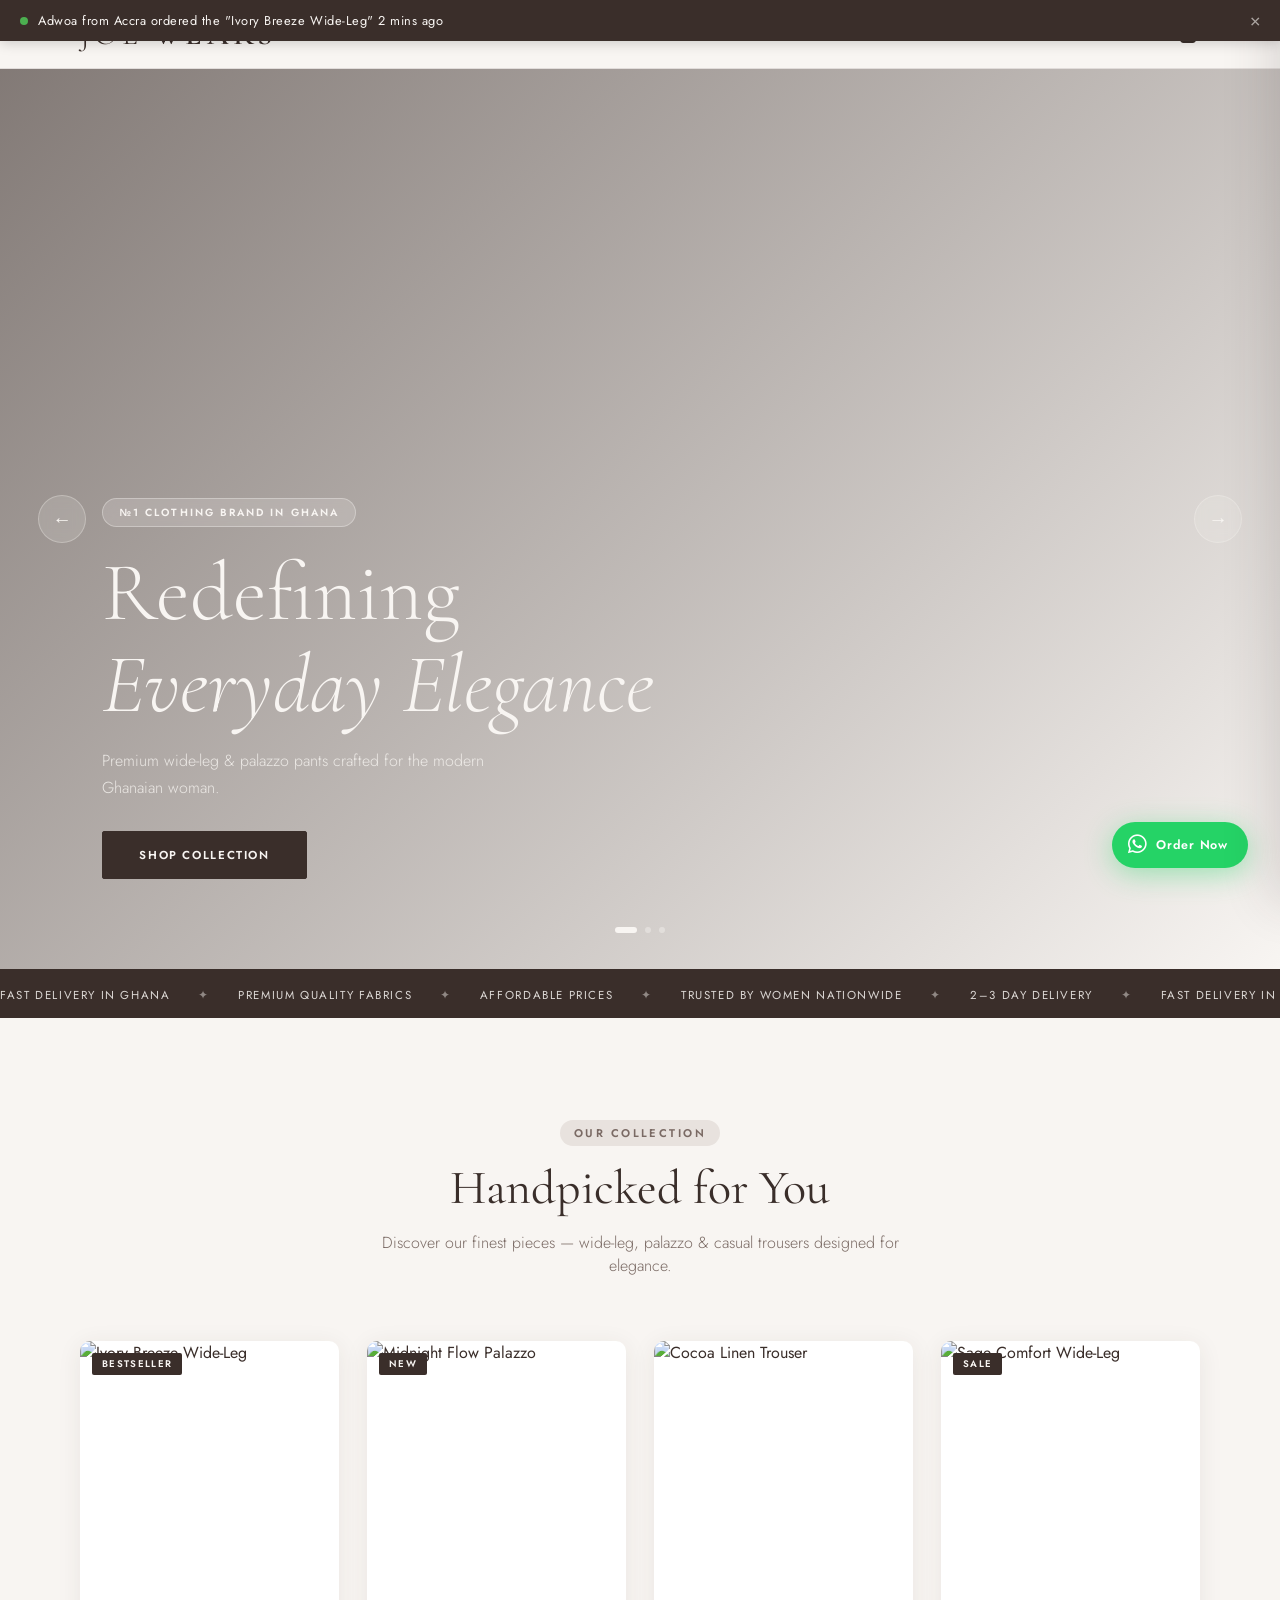
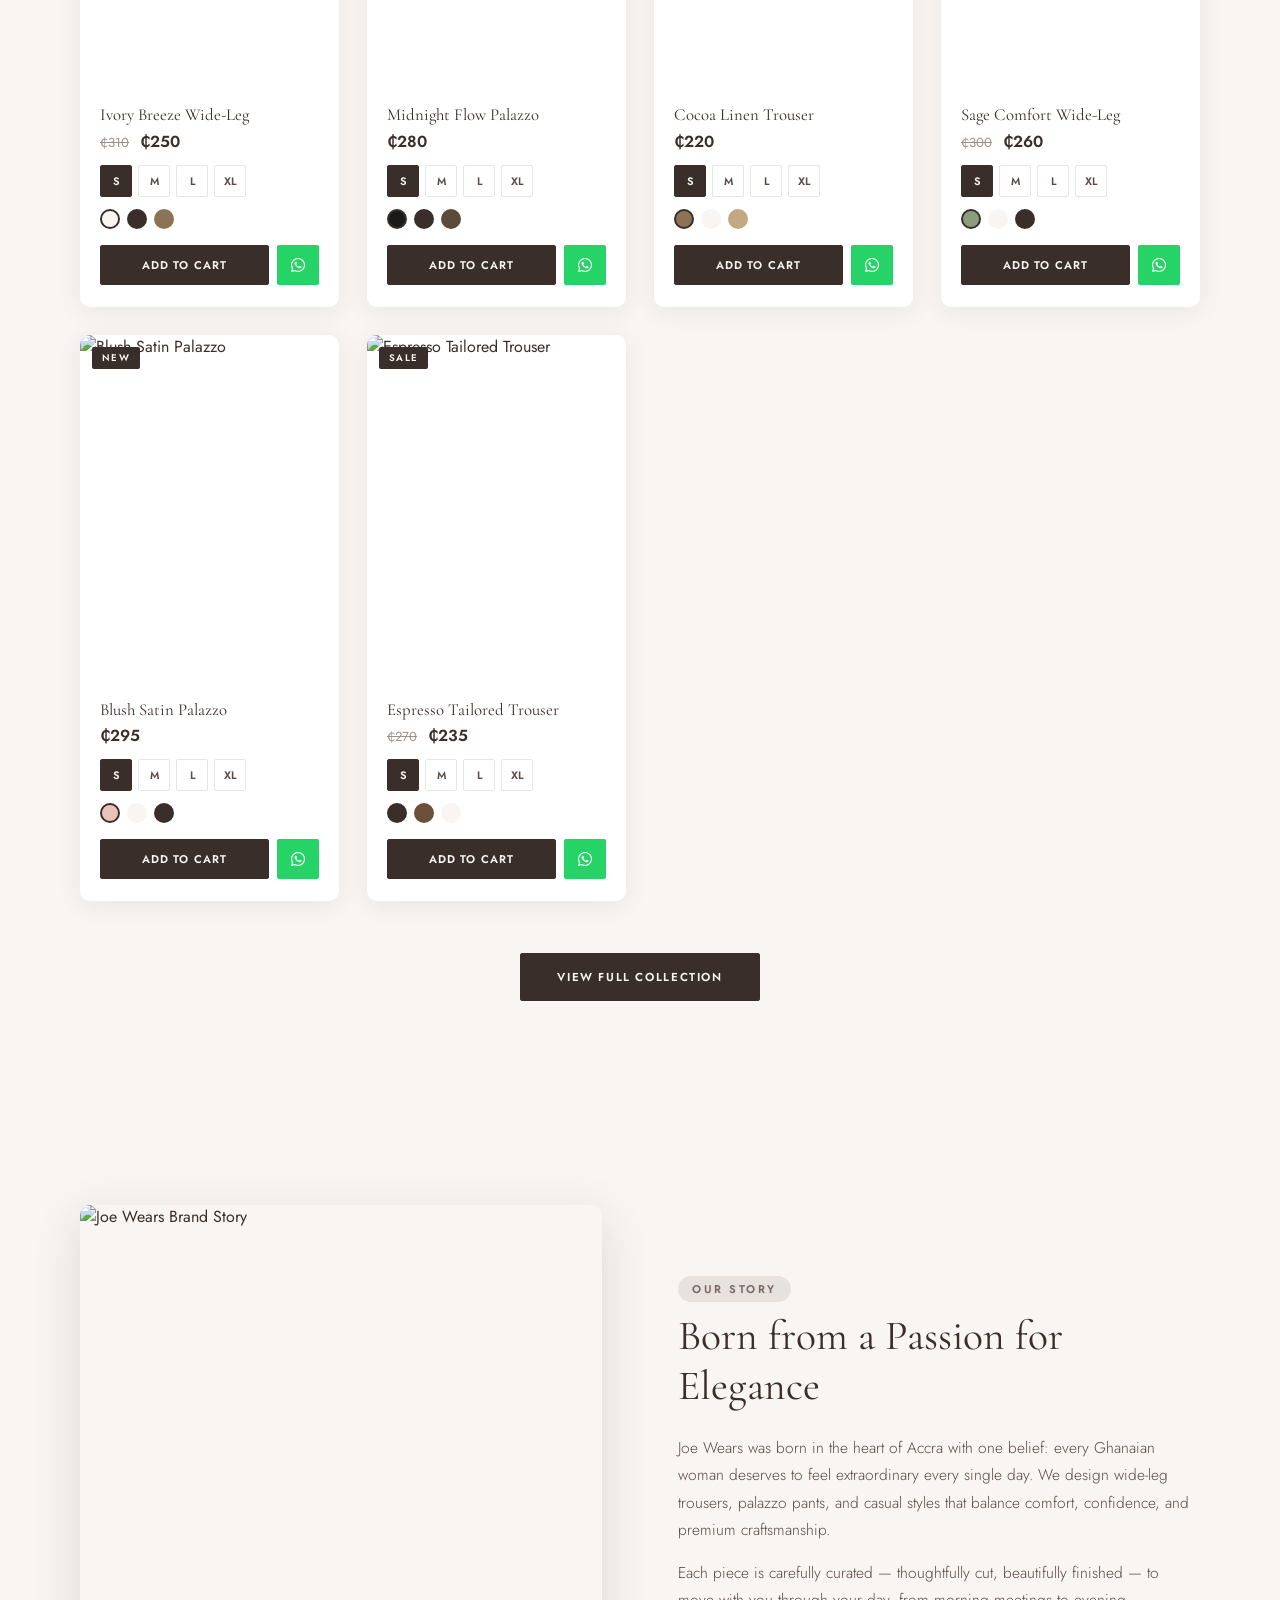
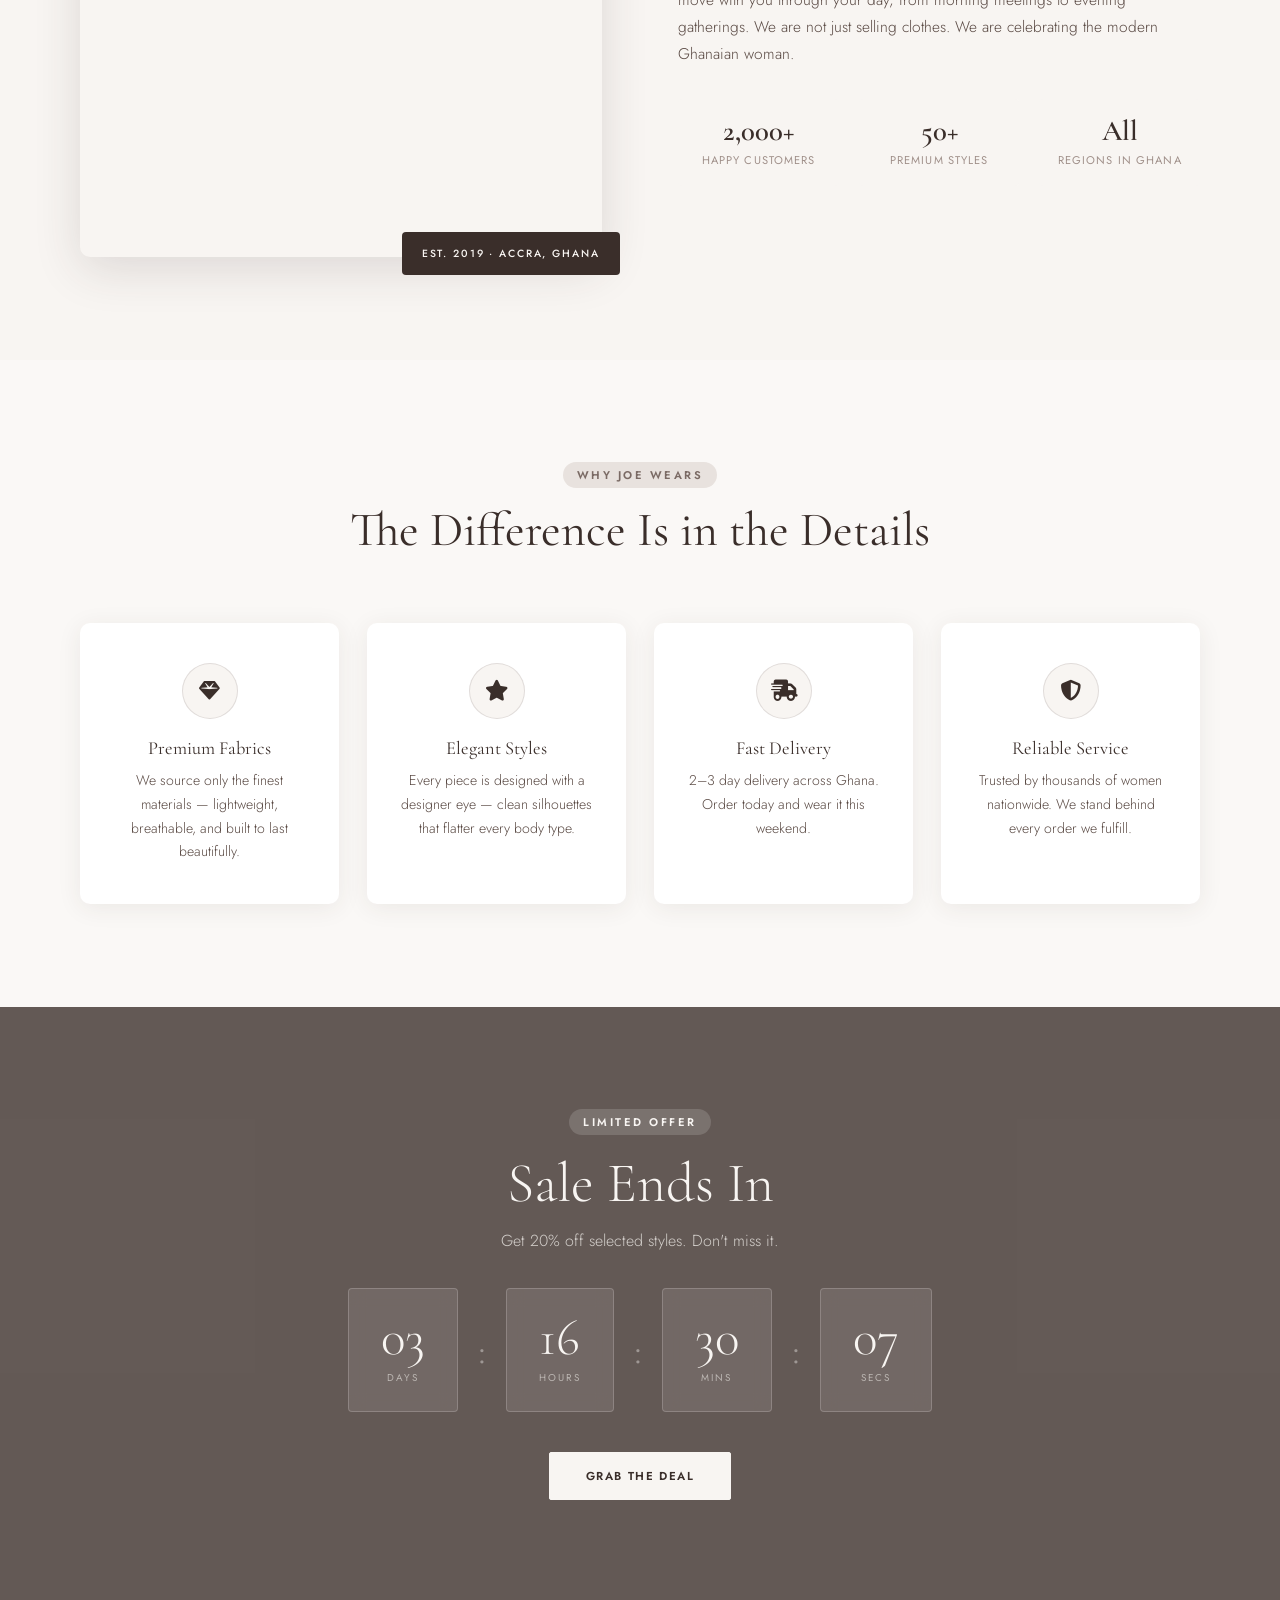
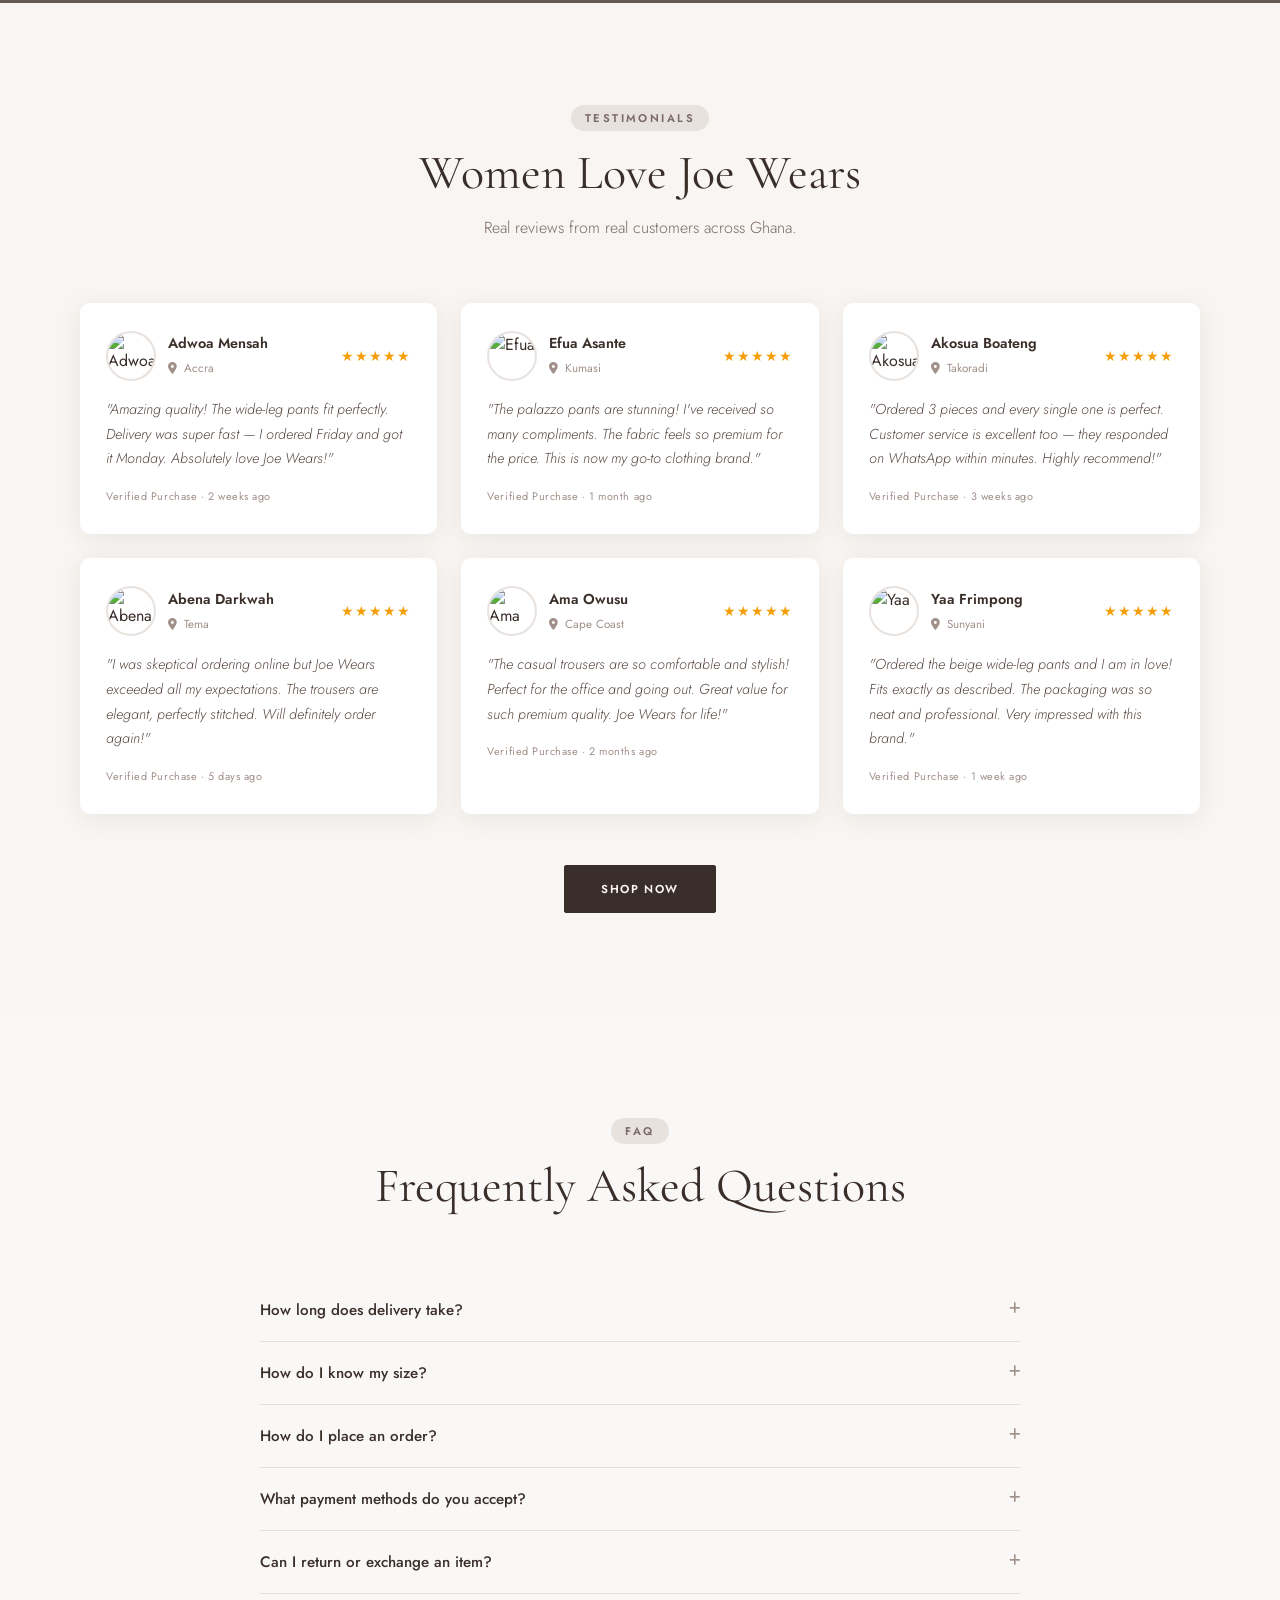
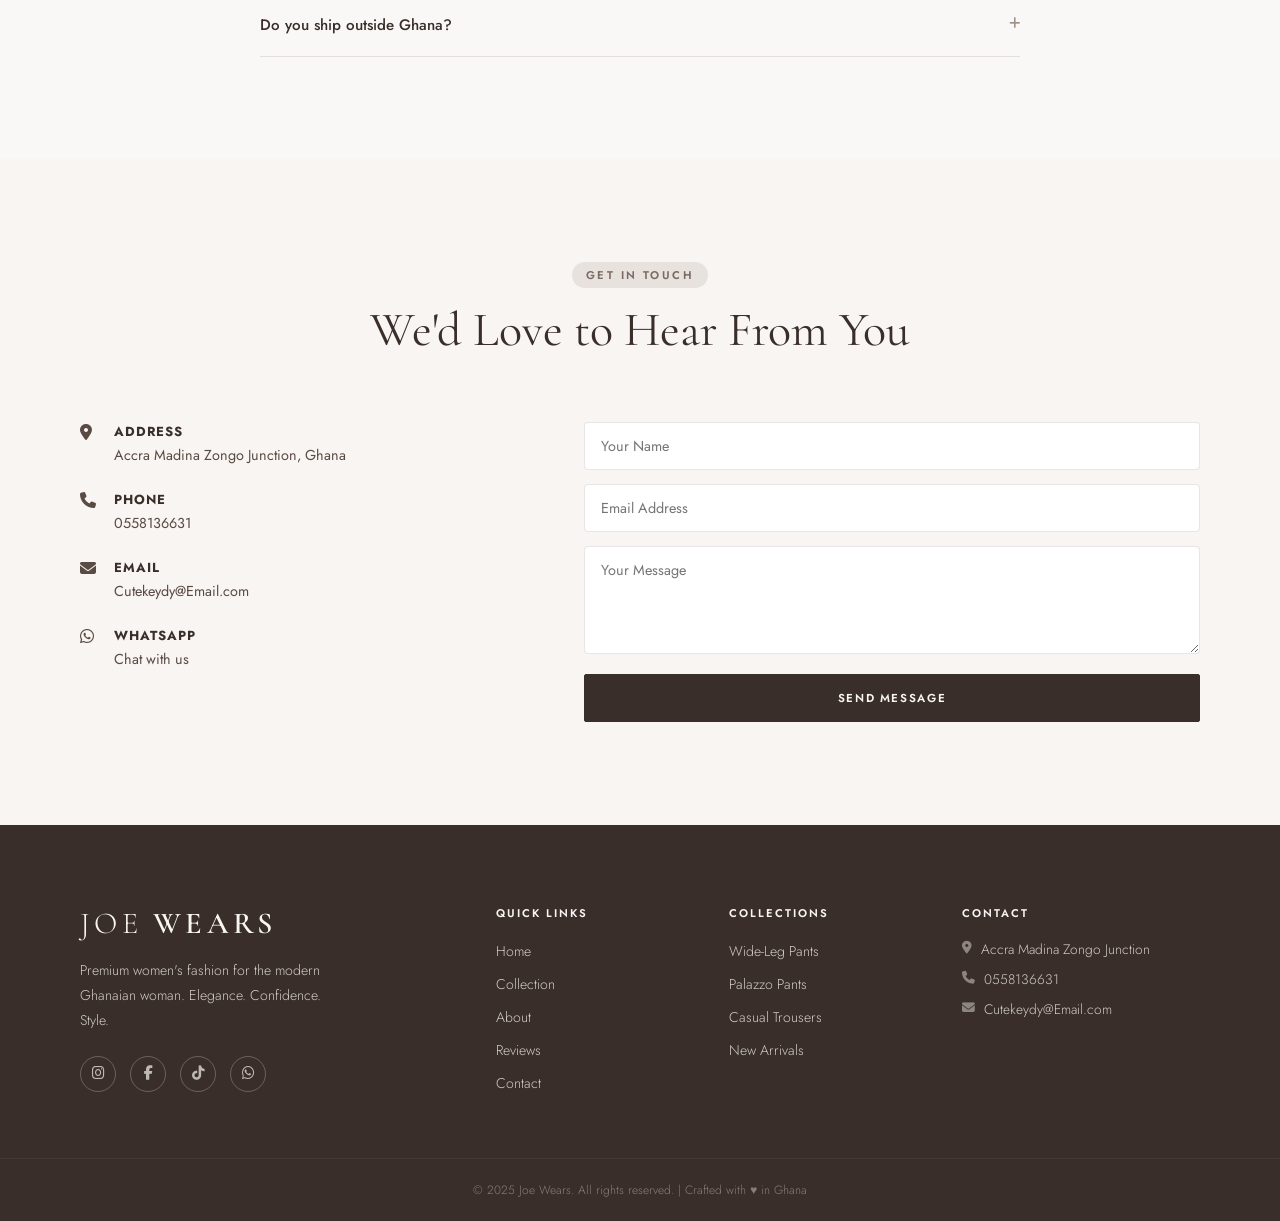
==== commit a238afd9: "chhh" ====
--- a/index.html
+++ b/index.html
@@ -148,7 +148,7 @@
   <section class="about-section section" id="about">
     <div class="container about-grid">
       <div class="about-image" data-aos="fade-right">
-        <img src="https://images.unsplash.com/photo-1558171813-3b97e3d8b8b6?w=800&q=80" alt="Joe Wears Brand Story" />
+        <img src="https://i.pinimg.com/1200x/ce/5c/8a/ce5c8a381a620a9a56c242644b1f658c.jpg" alt="Joe Wears Brand Story" />
         <div class="about-img-tag">Est. 2019 · Accra, Ghana</div>
       </div>
       <div class="about-text" data-aos="fade-left">
@@ -229,7 +229,7 @@
 
         <div class="review-card" data-aos="fade-up" data-aos-delay="0">
           <div class="review-top">
-            <img src="https://randomuser.me/api/portraits/women/44.jpg" alt="Adwoa" class="review-avatar" />
+            <img src="https://i.pinimg.com/736x/b8/b4/34/b8b4340b40492853565e8a30d5a98272.jpg" alt="Adwoa" class="review-avatar" />
             <div>
               <strong>Adwoa Mensah</strong>
               <span class="review-loc"><i class="fas fa-location-dot"></i> Accra</span>
@@ -242,7 +242,7 @@
 
         <div class="review-card" data-aos="fade-up" data-aos-delay="100">
           <div class="review-top">
-            <img src="https://randomuser.me/api/portraits/women/68.jpg" alt="Efua" class="review-avatar" />
+            <img src="https://i.pinimg.com/1200x/5c/83/15/5c8315afe0c1dacef8fdb032a9a65f66.jpg" alt="Efua" class="review-avatar" />
             <div>
               <strong>Efua Asante</strong>
               <span class="review-loc"><i class="fas fa-location-dot"></i> Kumasi</span>
@@ -255,7 +255,7 @@
 
         <div class="review-card" data-aos="fade-up" data-aos-delay="200">
           <div class="review-top">
-            <img src="https://randomuser.me/api/portraits/women/26.jpg" alt="Akosua" class="review-avatar" />
+            <img src="https://i.pinimg.com/1200x/a3/e6/48/a3e648bc4a23e1d1d2aed829e43f9314.jpg" alt="Akosua" class="review-avatar" />
             <div>
               <strong>Akosua Boateng</strong>
               <span class="review-loc"><i class="fas fa-location-dot"></i> Takoradi</span>
@@ -268,7 +268,7 @@
 
         <div class="review-card" data-aos="fade-up" data-aos-delay="300">
           <div class="review-top">
-            <img src="https://randomuser.me/api/portraits/women/52.jpg" alt="Abena" class="review-avatar" />
+            <img src="https://i.pinimg.com/1200x/d6/f6/dd/d6f6dd92ef3fc00fdb098323c3bf7f63.jpg" alt="Abena" class="review-avatar" />
             <div>
               <strong>Abena Darkwah</strong>
               <span class="review-loc"><i class="fas fa-location-dot"></i> Tema</span>
@@ -281,7 +281,7 @@
 
         <div class="review-card" data-aos="fade-up" data-aos-delay="100">
           <div class="review-top">
-            <img src="https://randomuser.me/api/portraits/women/33.jpg" alt="Ama" class="review-avatar" />
+            <img src="https://i.pinimg.com/1200x/32/ae/49/32ae49c813a80a9ed5f4cf530cc9909d.jpg" alt="Ama" class="review-avatar" />
             <div>
               <strong>Ama Owusu</strong>
               <span class="review-loc"><i class="fas fa-location-dot"></i> Cape Coast</span>
@@ -294,7 +294,7 @@
 
         <div class="review-card" data-aos="fade-up" data-aos-delay="200">
           <div class="review-top">
-            <img src="https://randomuser.me/api/portraits/women/17.jpg" alt="Yaa" class="review-avatar" />
+            <img src="https://i.pinimg.com/736x/8d/ca/1e/8dca1e5dbf3a66bc33a483647aa60423.jpg" alt="Yaa" class="review-avatar" />
             <div>
               <strong>Yaa Frimpong</strong>
               <span class="review-loc"><i class="fas fa-location-dot"></i> Sunyani</span>
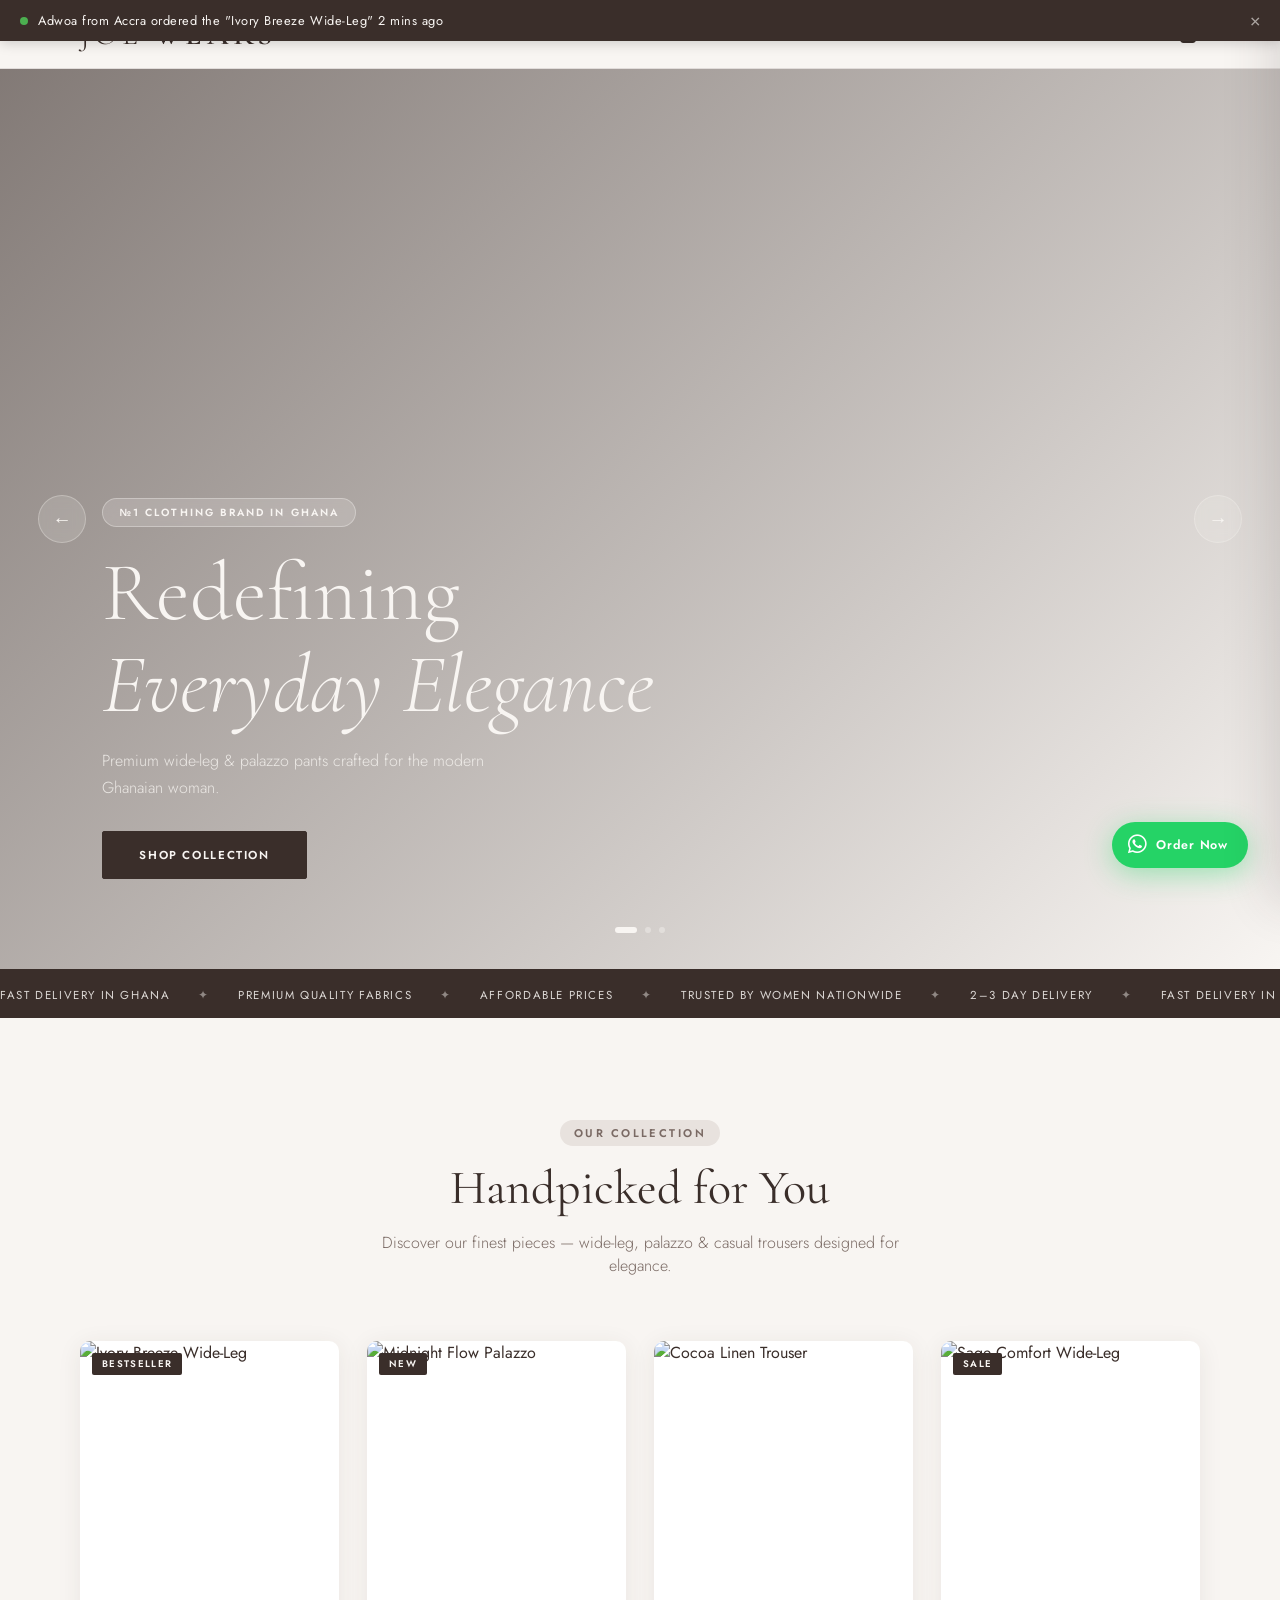
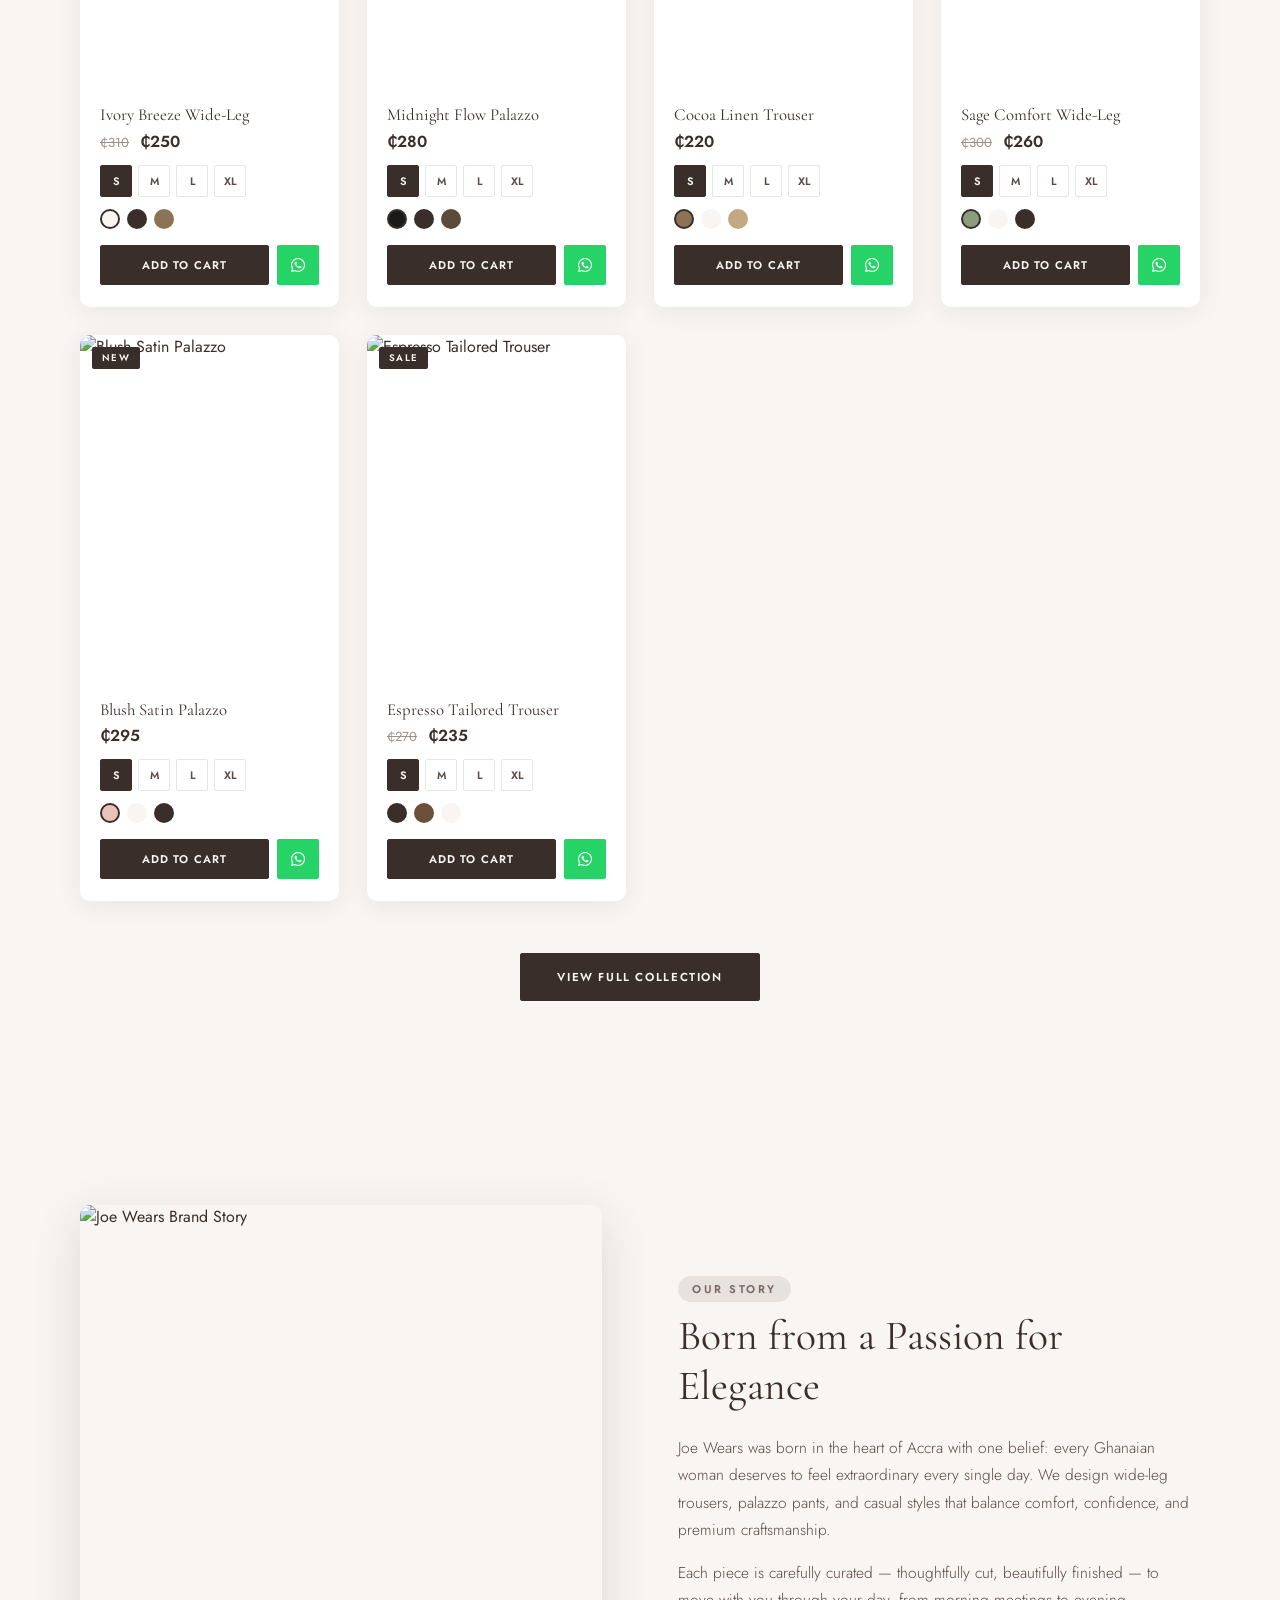
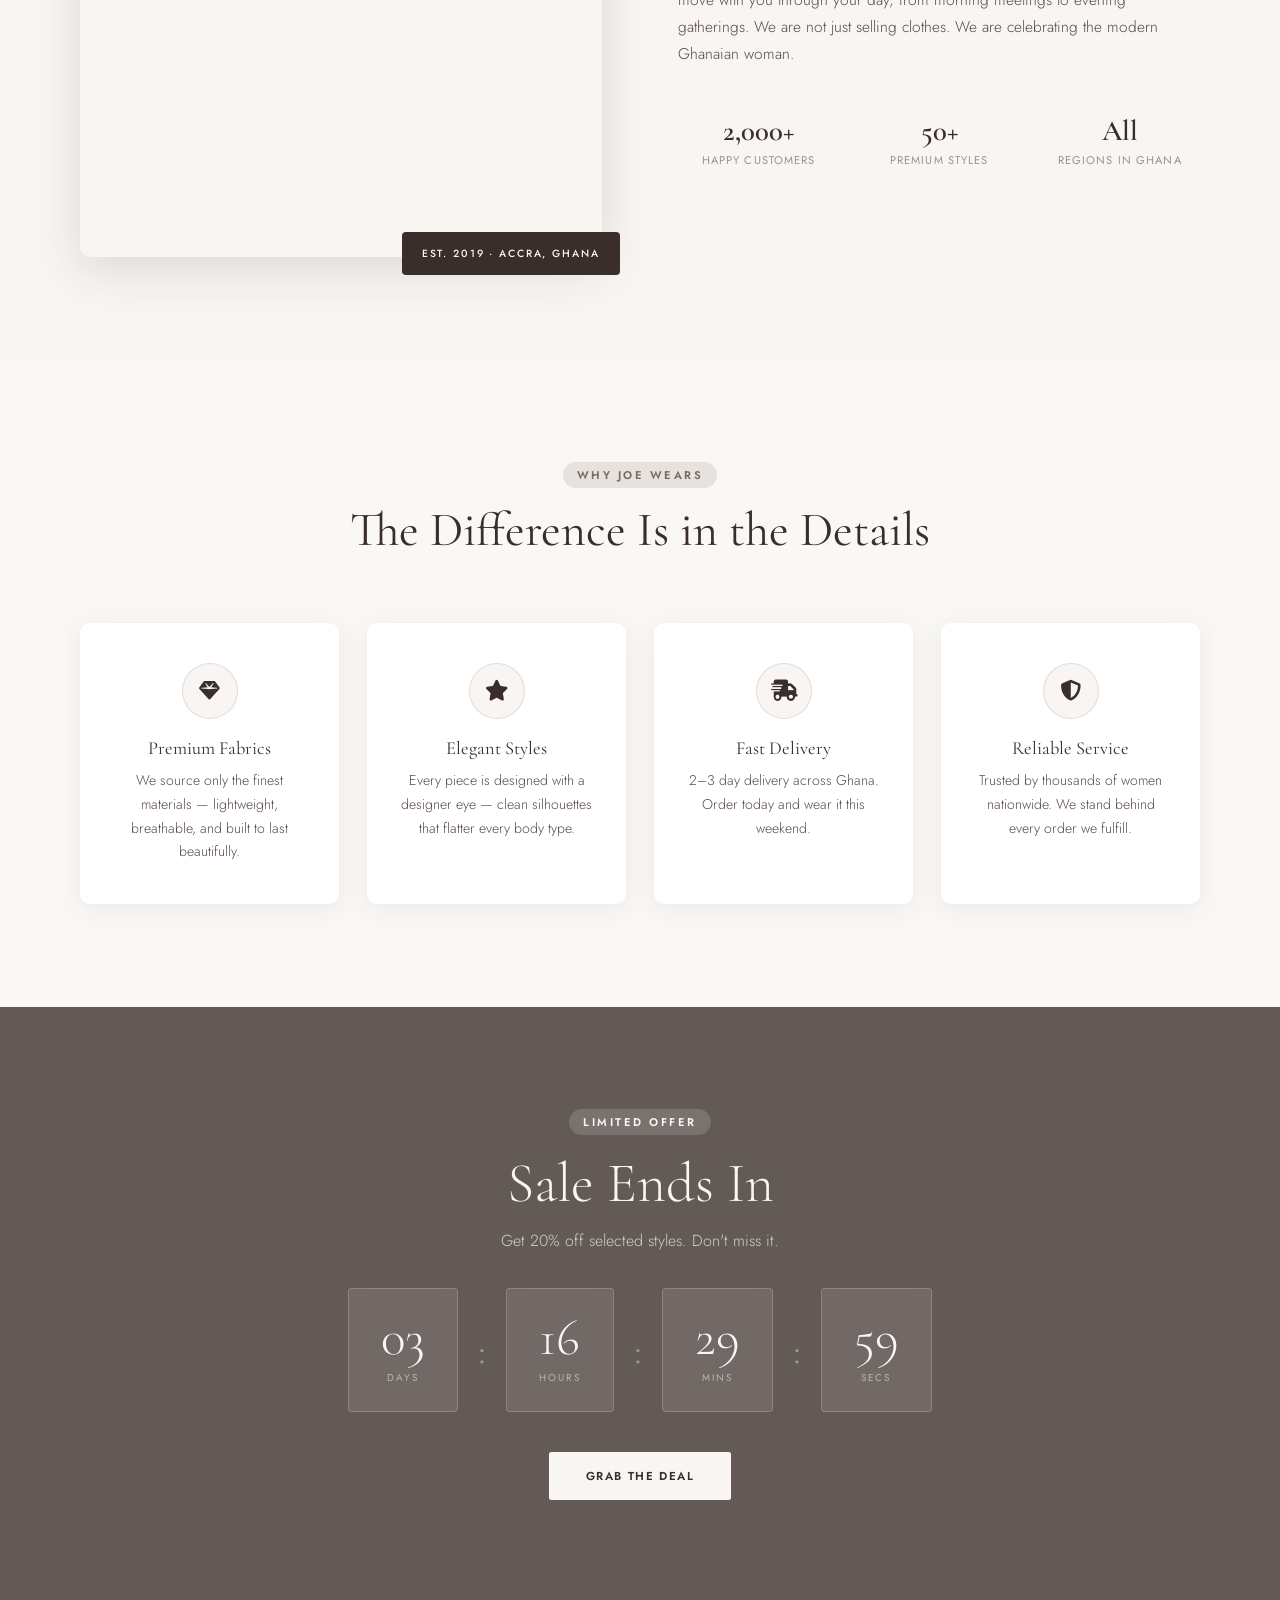
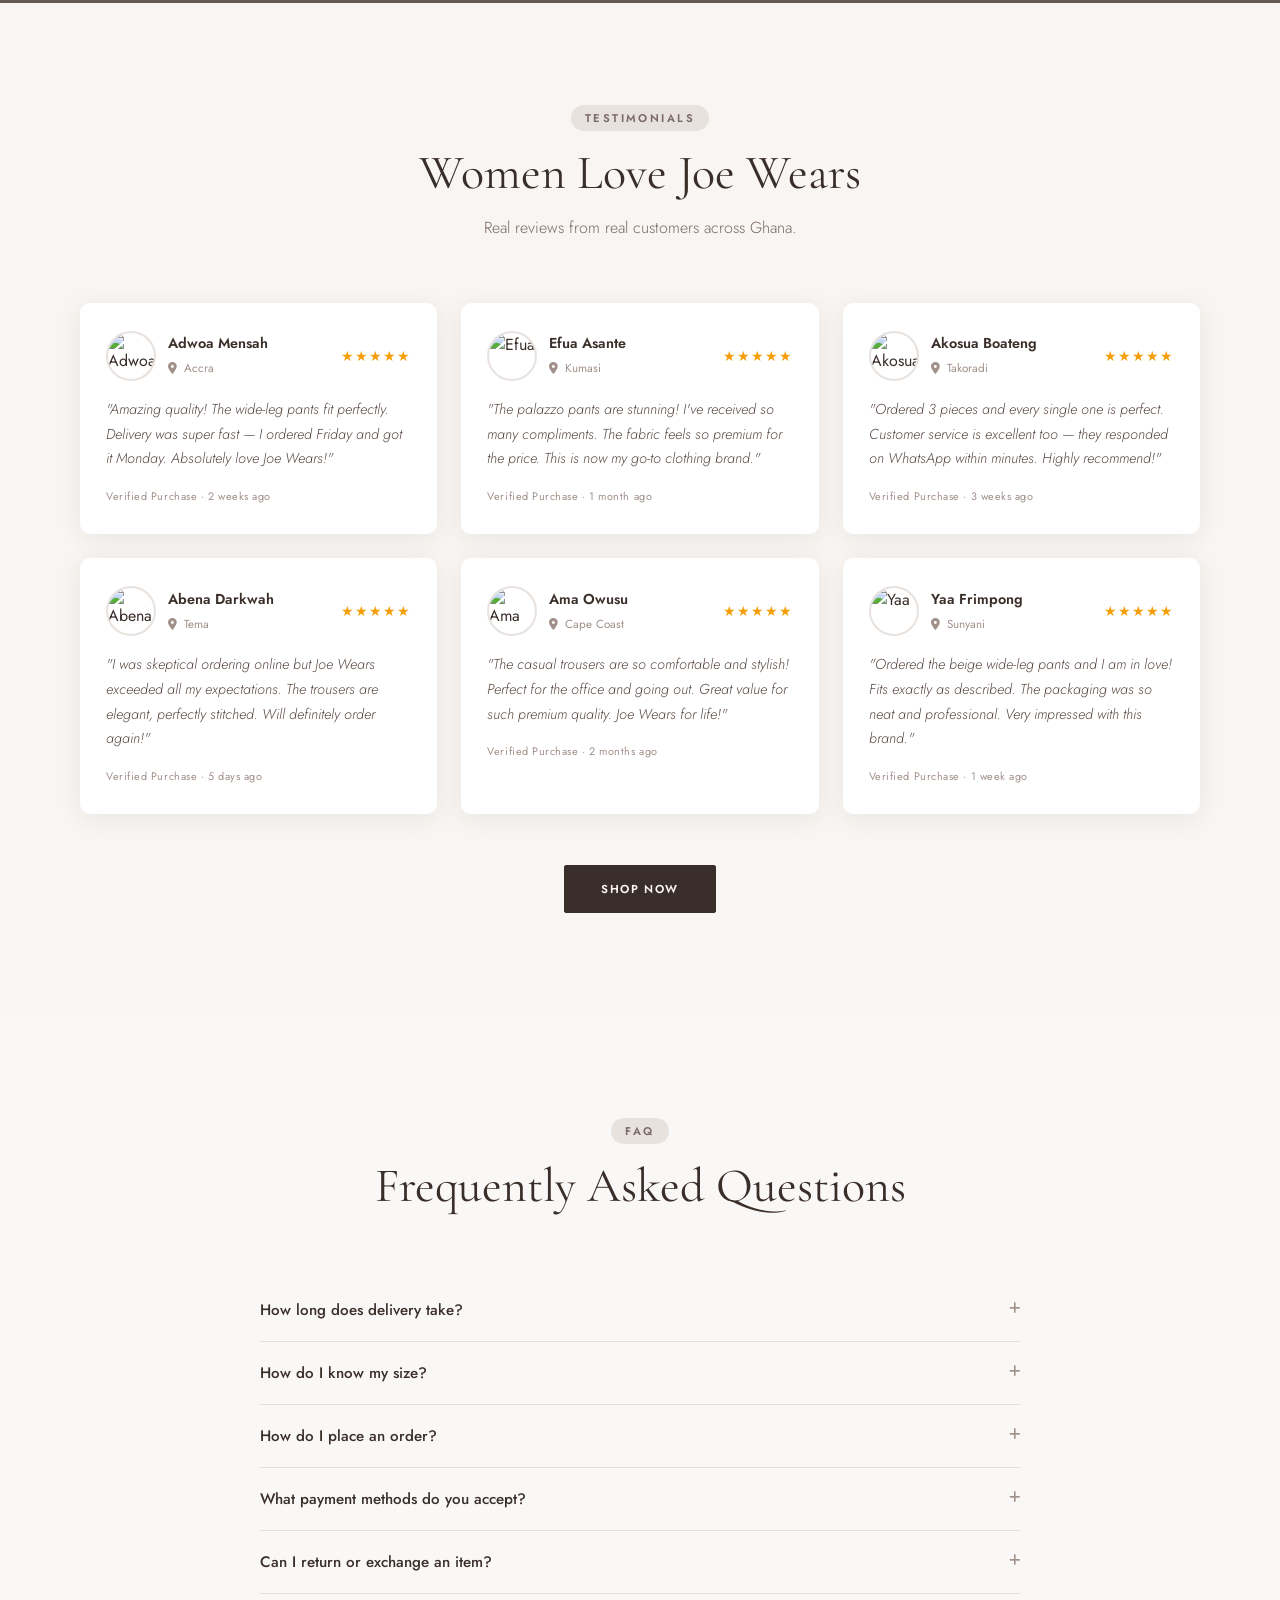
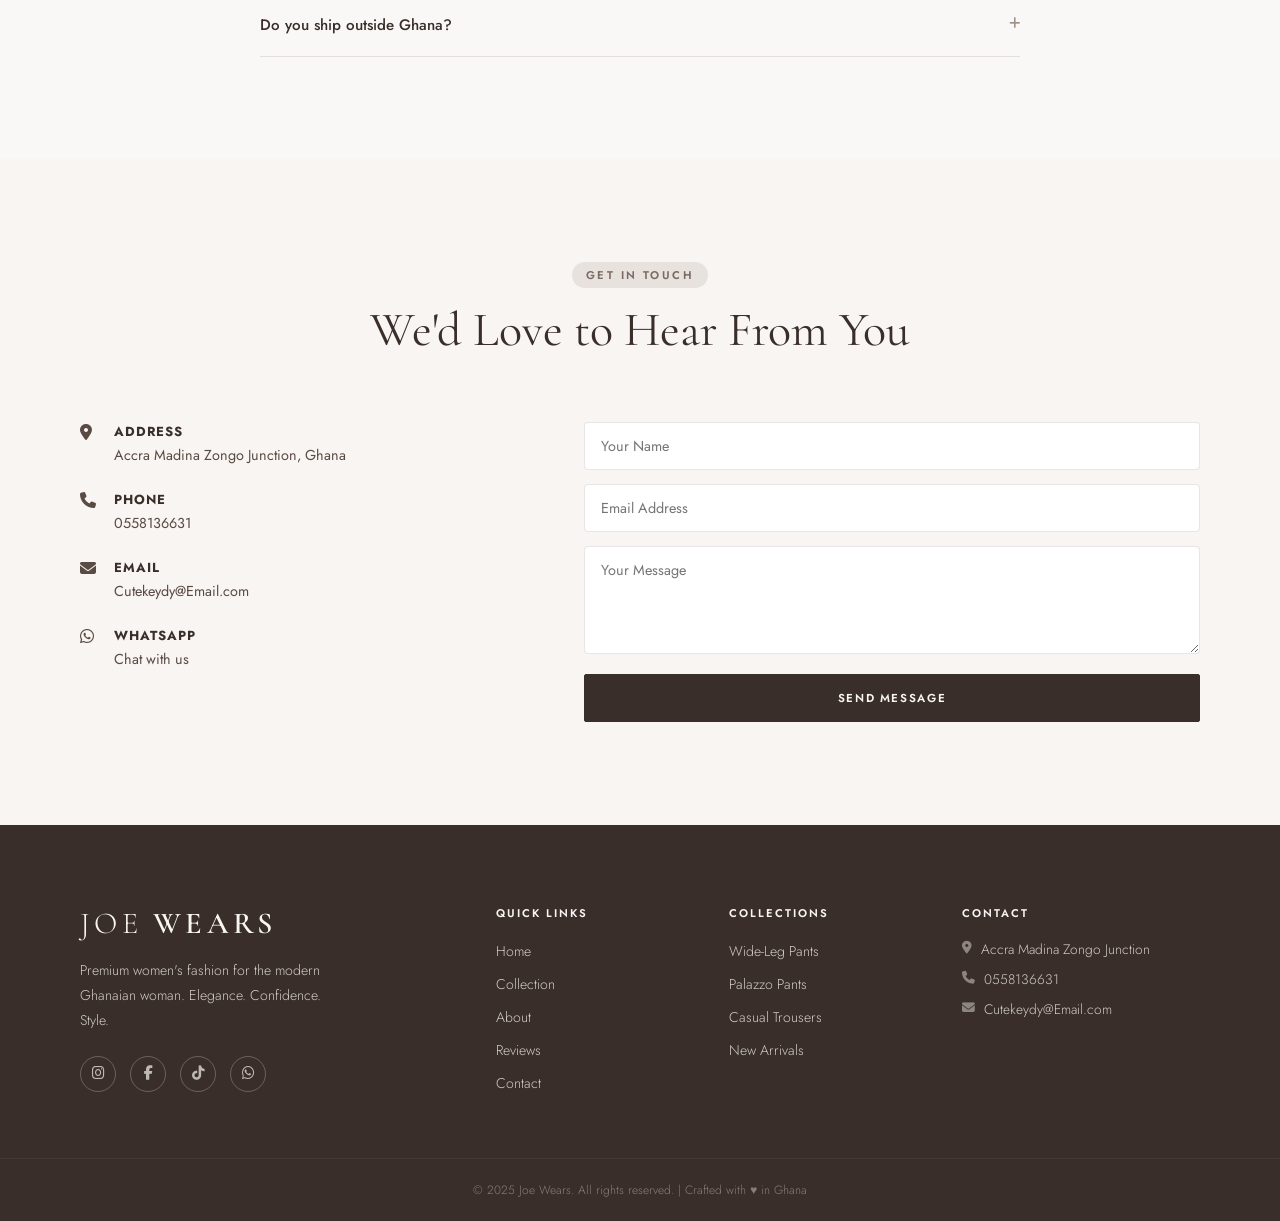
==== commit 6452b758: "b" ====
--- a/index.html
+++ b/index.html
@@ -213,7 +213,7 @@
         <div class="cd-sep">:</div>
         <div class="cd-block"><span id="cd-secs">00</span><label>Secs</label></div>
       </div>
-      <a href="collection.html" class="btn-light">Grab the Deal</a>
+      <a href="Collection.html" class="btn-light">Grab the Deal</a>
     </div>
   </section>
 
@@ -307,7 +307,7 @@
 
       </div>
       <div class="section-cta" data-aos="fade-up">
-        <a href="collection.html" class="btn-primary">Shop Now</a>
+        <a href="Collection.html" class="btn-primary">Shop Now</a>
       </div>
     </div>
   </section>
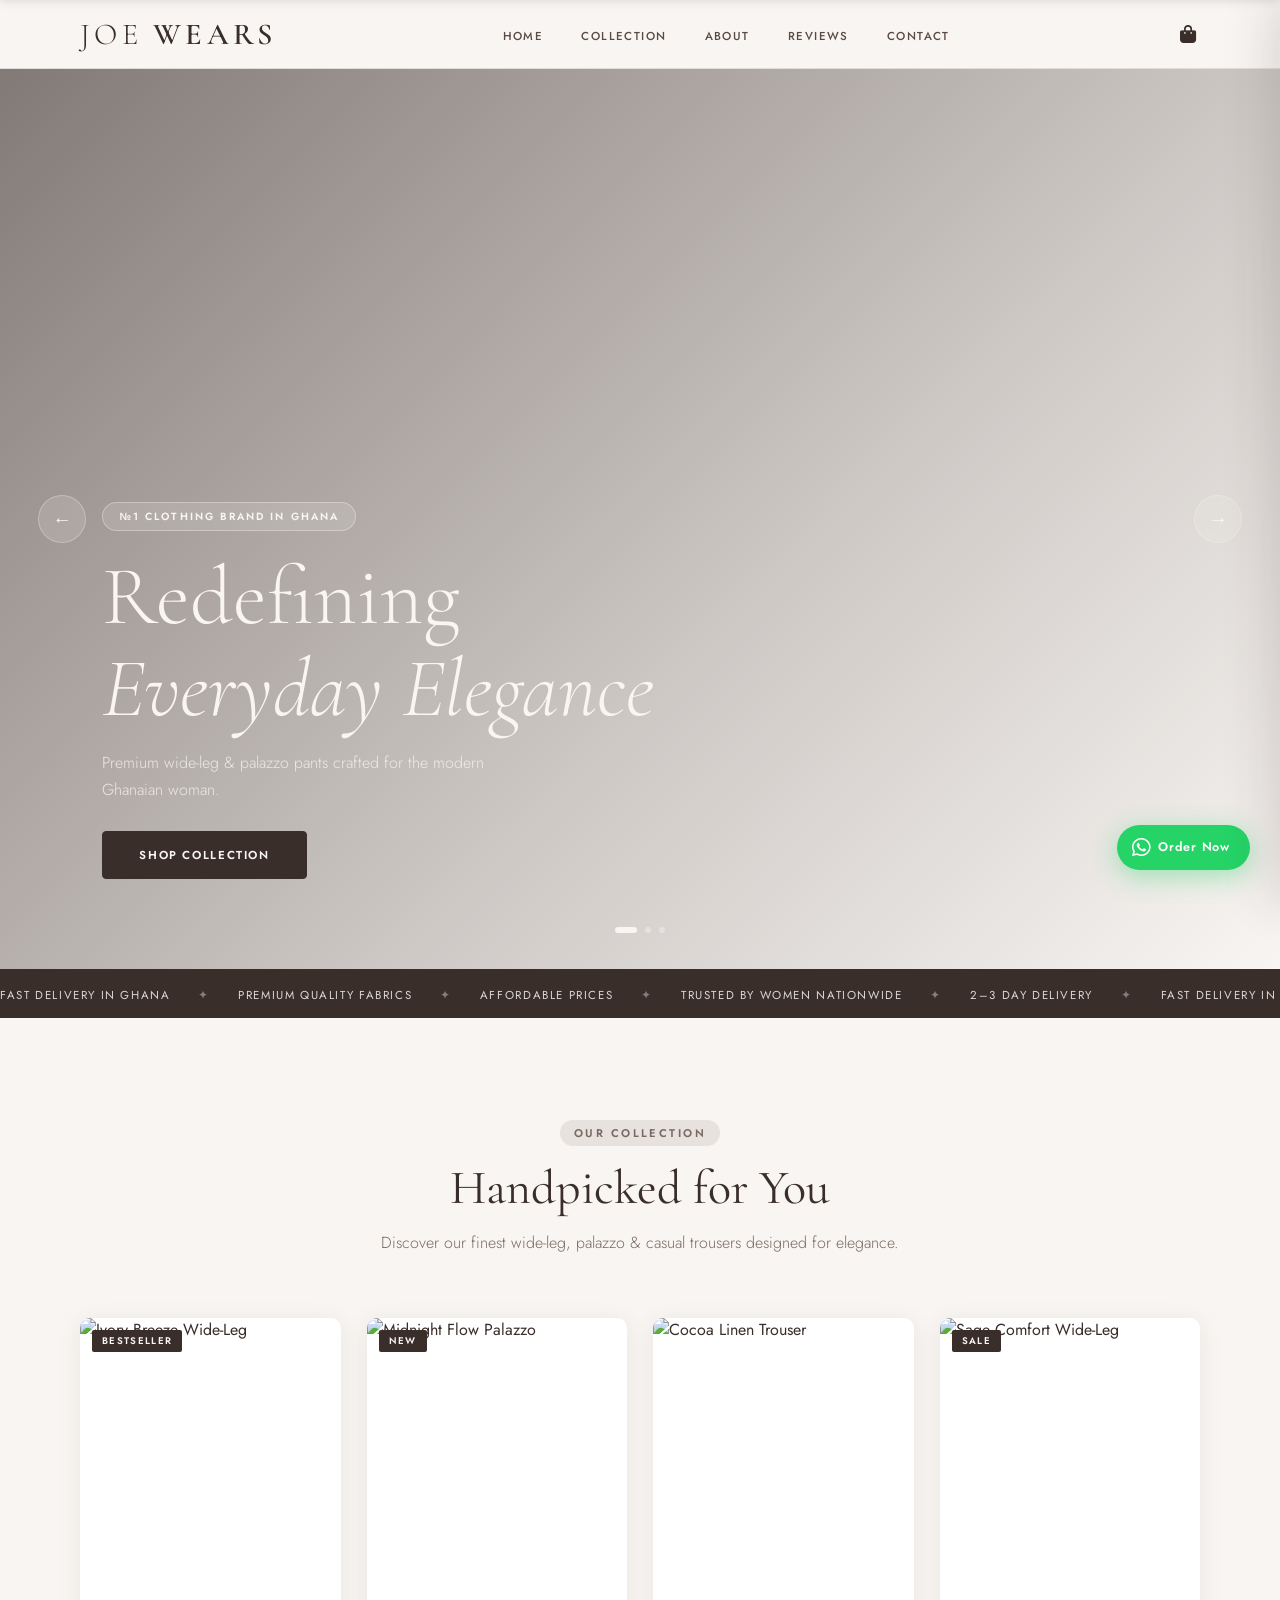
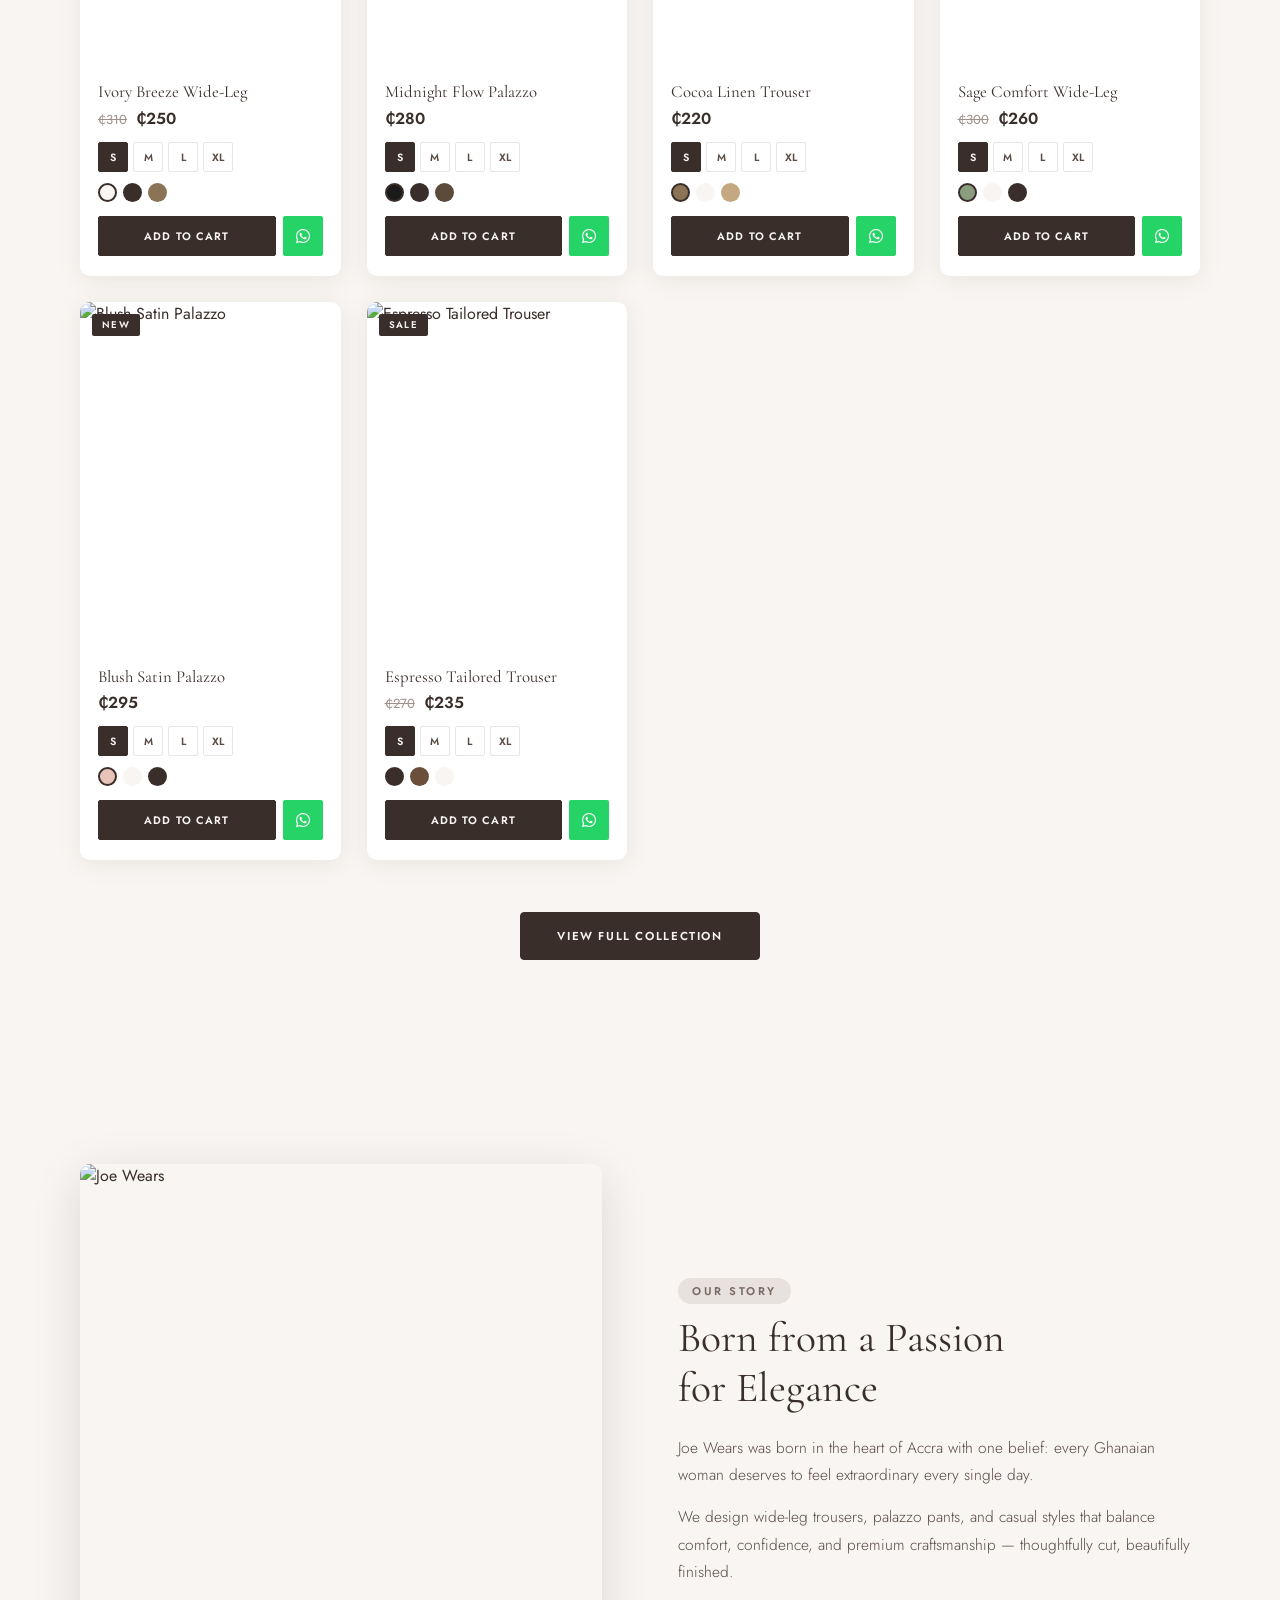
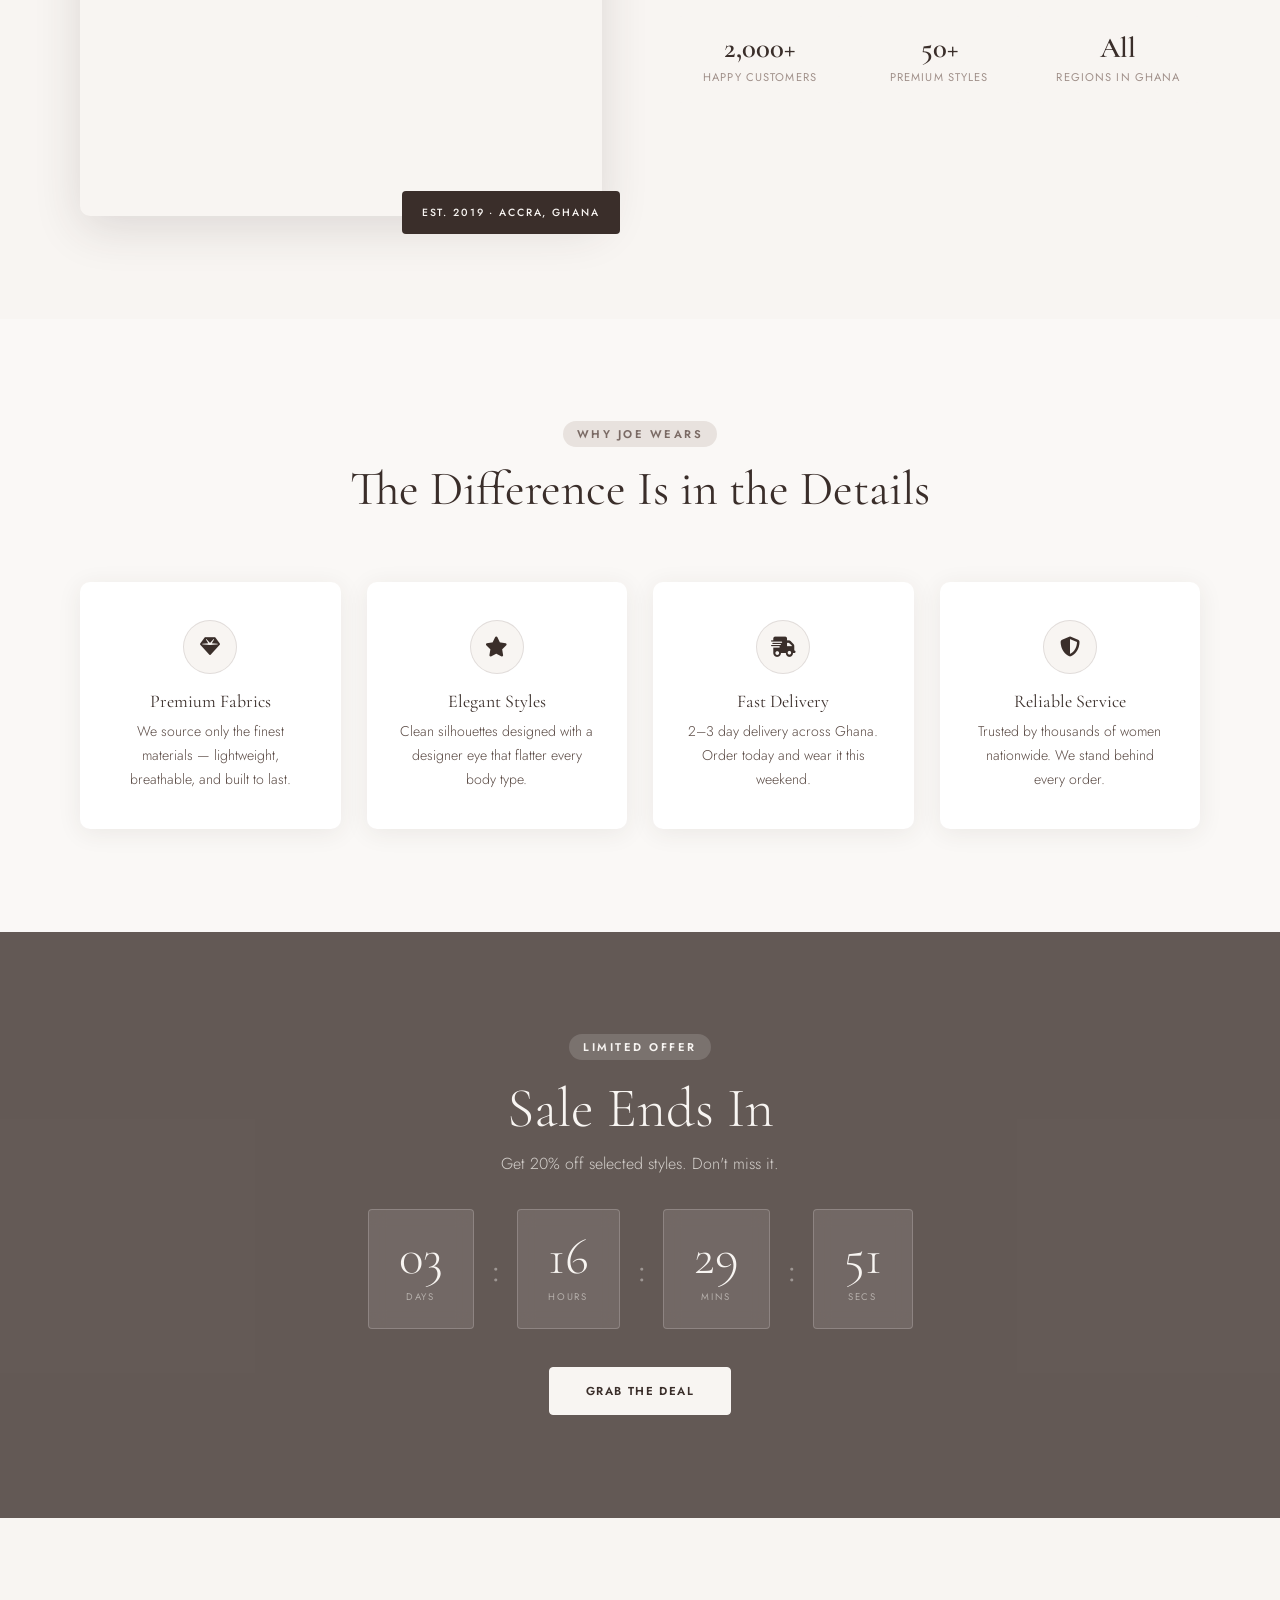
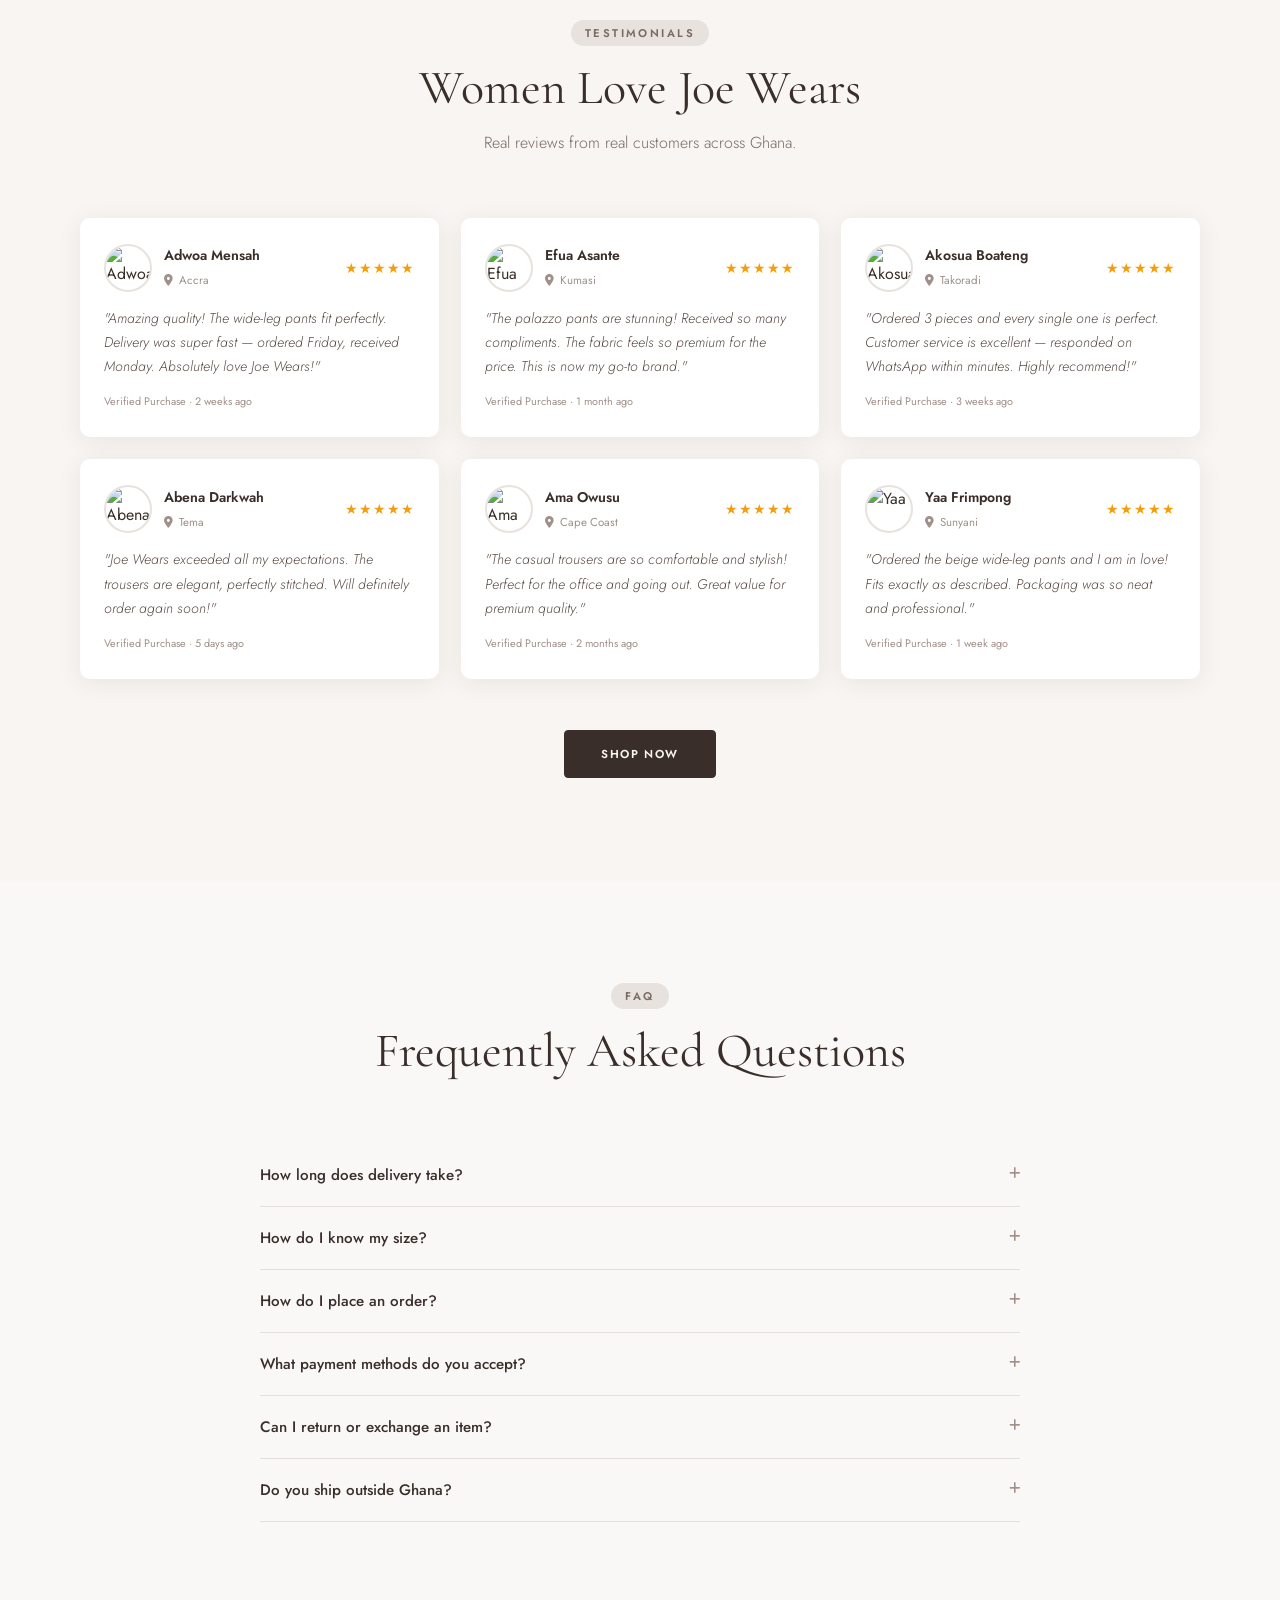
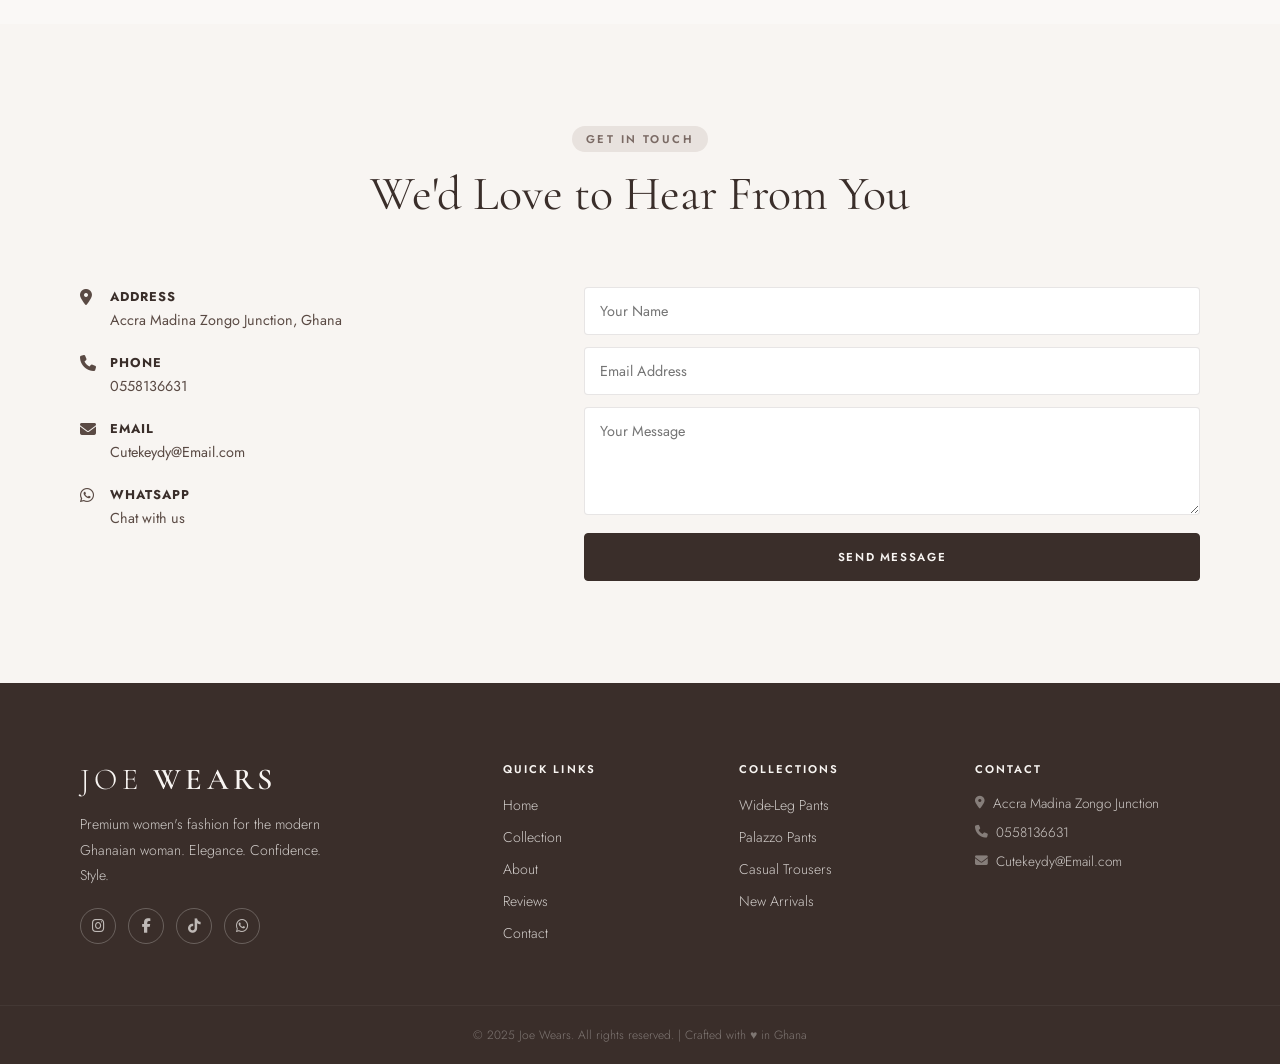
==== commit fa932a9c: "cc" ====
--- a/index.html
+++ b/index.html
@@ -4,73 +4,80 @@
   <meta charset="UTF-8" />
   <meta name="viewport" content="width=device-width, initial-scale=1.0" />
   <title>Joe Wears – Premium Women's Fashion in Ghana</title>
-  <link rel="stylesheet" href="style.css">
+  <link rel="preconnect" href="https://fonts.googleapis.com" />
+  <link rel="preconnect" href="https://fonts.gstatic.com" crossorigin />
   <link href="https://fonts.googleapis.com/css2?family=Cormorant+Garamond:ital,wght@0,300;0,400;0,600;1,300;1,400&family=Jost:wght@300;400;500;600&display=swap" rel="stylesheet" />
   <link rel="stylesheet" href="https://cdnjs.cloudflare.com/ajax/libs/aos/2.3.4/aos.css" />
   <link rel="stylesheet" href="https://cdnjs.cloudflare.com/ajax/libs/font-awesome/6.4.0/css/all.min.css" />
+  <link rel="stylesheet" href="style.css">
 </head>
 <body>
 
   <!-- SPINNER -->
   <div id="spinner">
-    <div class="spinner-inner">
-      <div class="spinner-logo">Joe Wears</div>
-      <div class="spinner-ring"></div>
-      <p class="spinner-tagline">Premium Women's Fashion · Ghana</p>
+    <div class="sp-inner">
+      <div class="sp-logo">Joe <span>Wears</span></div>
+      <div class="sp-ring"></div>
+      <p class="sp-tag">Premium Women's Fashion · Ghana</p>
     </div>
   </div>
 
-  <!-- POPUP NOTIFICATION (top) -->
-  <div id="popup-notification" class="popup-notif hidden">
+  <!-- POPUP TOP BAR -->
+  <div id="popup" class="popup hidden">
     <span class="popup-dot"></span>
-    <span id="popup-text"></span>
-    <button class="popup-close" onclick="document.getElementById('popup-notification').classList.add('hidden')">×</button>
+    <span id="popup-msg"></span>
+    <button class="popup-close" onclick="document.getElementById('popup').classList.add('hidden')">✕</button>
   </div>
 
-  <!-- STICKY NAV -->
+  <!-- NAVBAR -->
   <header id="navbar">
-    <nav class="nav-container">
-      <a href="index.html" class="nav-logo">Joe <span>Wears</span></a>
+    <div class="nav-wrap">
+      <a href="index.html" class="logo">Joe <span>Wears</span></a>
+
       <ul class="nav-links" id="navLinks">
-        <li><a href="#home" onclick="closeMenu()">Home</a></li>
-        <li><a href="#collection" onclick="closeMenu()">Collection</a></li>
-        <li><a href="#about" onclick="closeMenu()">About</a></li>
-        <li><a href="#reviews" onclick="closeMenu()">Reviews</a></li>
-        <li><a href="#contact" onclick="closeMenu()">Contact</a></li>
+        <li class="drawer-brand">Joe <span>Wears</span></li>
+        <li><a href="#home">Home</a></li>
+        <li><a href="#collection">Collection</a></li>
+        <li><a href="#about">About</a></li>
+        <li><a href="#reviews">Reviews</a></li>
+        <li><a href="#contact">Contact</a></li>
+        <li class="drawer-contact"><i class="fas fa-phone"></i> 0558136631</li>
       </ul>
-      <div class="nav-actions">
-        <button class="cart-toggle" id="cartToggle" aria-label="Open Cart">
+
+      <div class="nav-right">
+        <button class="cart-icon" id="cartToggle" aria-label="Cart">
           <i class="fas fa-bag-shopping"></i>
-          <span class="cart-badge" id="cartBadge">0</span>
+          <span class="cart-count" id="cartCount"></span>
         </button>
-        <button class="hamburger" id="hamburger" aria-label="Toggle menu">
+        <button class="ham" id="ham" aria-label="Open menu" aria-expanded="false">
           <span></span><span></span><span></span>
         </button>
       </div>
-    </nav>
+    </div>
   </header>
 
-  <!-- CART MODAL -->
-  <div class="cart-overlay" id="cartOverlay"></div>
+  <!-- MOBILE BACKDROP -->
+  <div class="mob-bg" id="mobBg"></div>
+
+  <!-- CART DRAWER -->
+  <div class="cart-bg" id="cartBg"></div>
   <aside class="cart-drawer" id="cartDrawer">
-    <div class="cart-header">
+    <div class="cart-head">
       <h3>Your Cart</h3>
-      <button class="cart-close" id="cartClose">×</button>
-    </div>
-    <div class="cart-items" id="cartItems">
-      <p class="cart-empty">Your cart is empty.</p>
-    </div>
-    <div class="cart-footer" id="cartFooter" style="display:none">
-      <div class="cart-total">Total: <strong id="cartTotal">₵0.00</strong></div>
-
-      <!-- CUSTOMER DETAILS FORM -->
-      <div class="cart-form">
-        <h4>Your Details (Required)</h4>
-        <input type="text" id="custName" placeholder="Full Name *" />
-        <input type="tel" id="custPhone" placeholder="Phone Number *" />
-        <input type="text" id="custLocation" placeholder="Location / City *" />
-        <input type="text" id="custAddress" placeholder="Delivery Address *" />
-        <button class="btn-whatsapp-order" onclick="sendToWhatsApp()">
+      <button id="cartClose">✕</button>
+    </div>
+    <div class="cart-body" id="cartBody">
+      <p class="empty-msg">Your cart is empty.</p>
+    </div>
+    <div class="cart-foot" id="cartFoot">
+      <div class="total-row">Total: <strong id="cartTotal">₵0.00</strong></div>
+      <div class="order-form">
+        <p class="form-ttl">Your Details <em>(required before ordering)</em></p>
+        <input id="f-name"     type="text" placeholder="Full Name *" />
+        <input id="f-phone"    type="tel"  placeholder="Phone Number *" />
+        <input id="f-location" type="text" placeholder="Location / City *" />
+        <input id="f-address"  type="text" placeholder="Delivery Address *" />
+        <button class="wa-btn" onclick="sendWhatsApp()">
           <i class="fab fa-whatsapp"></i> Order via WhatsApp
         </button>
       </div>
@@ -79,84 +86,84 @@
 
   <!-- HERO SLIDER -->
   <section class="hero" id="home">
-    <div class="hero-slides">
-      <div class="hero-slide active" style="background-image:url('https://i.pinimg.com/1200x/65/f0/99/65f09944c682690b3f6b02aec97db8cd.jpg')">
-        <div class="hero-overlay"></div>
-        <div class="hero-content">
-          <span class="hero-badge">№1 Clothing Brand in Ghana</span>
-          <h1>Redefining<br /><em>Everyday Elegance</em></h1>
+    <div class="slides" id="slides">
+      <div class="slide active" style="background-image:url('https://images.unsplash.com/photo-1581338834647-b0fb40704e21?w=1600&q=80')">
+        <div class="slide-ov"></div>
+        <div class="slide-txt">
+          <span class="badge">№1 Clothing Brand in Ghana</span>
+          <h1>Redefining<br><em>Everyday Elegance</em></h1>
           <p>Premium wide-leg & palazzo pants crafted for the modern Ghanaian woman.</p>
           <a href="collection.html" class="btn-primary">Shop Collection</a>
         </div>
       </div>
-      <div class="hero-slide" style="background-image:url('https://i.pinimg.com/1200x/6b/18/90/6b18902c88a49e65421085d2a82aa74f.jpg')">
-        <div class="hero-overlay"></div>
-        <div class="hero-content">
-          <span class="hero-badge">№1 Clothing Brand in Ghana</span>
-          <h1>Confidence in<br /><em>Every Step</em></h1>
+      <div class="slide" style="background-image:url('https://images.unsplash.com/photo-1509631179647-0177331693ae?w=1600&q=80')">
+        <div class="slide-ov"></div>
+        <div class="slide-txt">
+          <span class="badge">№1 Clothing Brand in Ghana</span>
+          <h1>Confidence in<br><em>Every Step</em></h1>
           <p>Walk into any room and own it — style that speaks before you do.</p>
           <a href="collection.html" class="btn-primary">Shop Collection</a>
         </div>
       </div>
-      <div class="hero-slide" style="background-image:url('https://i.pinimg.com/1200x/31/7b/a3/317ba31e032c5b2ff44b509865a4cdf7.jpg')">
-        <div class="hero-overlay"></div>
-        <div class="hero-content">
-          <span class="hero-badge">№1 Clothing Brand in Ghana</span>
-          <h1>Designed for<br /><em>Modern Women</em></h1>
+      <div class="slide" style="background-image:url('https://images.unsplash.com/photo-1515886657613-9f3515b0c78f?w=1600&q=80')">
+        <div class="slide-ov"></div>
+        <div class="slide-txt">
+          <span class="badge">№1 Clothing Brand in Ghana</span>
+          <h1>Designed for<br><em>Modern Women</em></h1>
           <p>Timeless silhouettes, luxurious fabrics — affordable only at Joe Wears.</p>
           <a href="collection.html" class="btn-primary">Shop Collection</a>
         </div>
       </div>
     </div>
-    <button class="hero-arrow prev" onclick="changeSlide(-1)">&#8592;</button>
-    <button class="hero-arrow next" onclick="changeSlide(1)">&#8594;</button>
-    <div class="hero-dots" id="heroDots"></div>
+    <button class="arrow arr-prev" onclick="moveSlide(-1)">&#8592;</button>
+    <button class="arrow arr-next" onclick="moveSlide(1)">&#8594;</button>
+    <div class="slide-dots" id="slideDots"></div>
   </section>
 
   <!-- TICKER -->
   <div class="ticker-wrap">
     <div class="ticker-track">
-      <span>Fast Delivery in Ghana</span><span class="ticker-dot">✦</span>
-      <span>Premium Quality Fabrics</span><span class="ticker-dot">✦</span>
-      <span>Affordable Prices</span><span class="ticker-dot">✦</span>
-      <span>Trusted by Women Nationwide</span><span class="ticker-dot">✦</span>
-      <span>2–3 Day Delivery</span><span class="ticker-dot">✦</span>
-      <span>Fast Delivery in Ghana</span><span class="ticker-dot">✦</span>
-      <span>Premium Quality Fabrics</span><span class="ticker-dot">✦</span>
-      <span>Affordable Prices</span><span class="ticker-dot">✦</span>
-      <span>Trusted by Women Nationwide</span><span class="ticker-dot">✦</span>
-      <span>2–3 Day Delivery</span><span class="ticker-dot">✦</span>
+      <span>Fast Delivery in Ghana</span><span class="tdot">✦</span>
+      <span>Premium Quality Fabrics</span><span class="tdot">✦</span>
+      <span>Affordable Prices</span><span class="tdot">✦</span>
+      <span>Trusted by Women Nationwide</span><span class="tdot">✦</span>
+      <span>2–3 Day Delivery</span><span class="tdot">✦</span>
+      <span>Fast Delivery in Ghana</span><span class="tdot">✦</span>
+      <span>Premium Quality Fabrics</span><span class="tdot">✦</span>
+      <span>Affordable Prices</span><span class="tdot">✦</span>
+      <span>Trusted by Women Nationwide</span><span class="tdot">✦</span>
+      <span>2–3 Day Delivery</span><span class="tdot">✦</span>
     </div>
   </div>
 
   <!-- COLLECTION PREVIEW -->
   <section class="section" id="collection">
     <div class="container">
-      <div class="section-header" data-aos="fade-up">
-        <span class="section-label">Our Collection</span>
+      <div class="sec-head" data-aos="fade-up">
+        <span class="sec-label">Our Collection</span>
         <h2>Handpicked for You</h2>
-        <p>Discover our finest pieces — wide-leg, palazzo & casual trousers designed for elegance.</p>
-      </div>
-      <div class="products-grid" id="homeProducts"></div>
-      <div class="section-cta" data-aos="fade-up">
+        <p>Discover our finest wide-leg, palazzo & casual trousers designed for elegance.</p>
+      </div>
+      <div class="prod-grid" id="homeGrid"></div>
+      <div class="sec-cta" data-aos="fade-up">
         <a href="collection.html" class="btn-primary">View Full Collection</a>
       </div>
     </div>
   </section>
 
   <!-- ABOUT -->
-  <section class="about-section section" id="about">
+  <section class="section" id="about">
     <div class="container about-grid">
-      <div class="about-image" data-aos="fade-right">
-        <img src="https://i.pinimg.com/1200x/ce/5c/8a/ce5c8a381a620a9a56c242644b1f658c.jpg" alt="Joe Wears Brand Story" />
-        <div class="about-img-tag">Est. 2019 · Accra, Ghana</div>
-      </div>
-      <div class="about-text" data-aos="fade-left">
-        <span class="section-label">Our Story</span>
-        <h2>Born from a Passion for Elegance</h2>
-        <p>Joe Wears was born in the heart of Accra with one belief: every Ghanaian woman deserves to feel extraordinary every single day. We design wide-leg trousers, palazzo pants, and casual styles that balance comfort, confidence, and premium craftsmanship.</p>
-        <p>Each piece is carefully curated — thoughtfully cut, beautifully finished — to move with you through your day, from morning meetings to evening gatherings. We are not just selling clothes. We are celebrating the modern Ghanaian woman.</p>
-        <div class="about-stats">
+      <div class="about-img" data-aos="fade-right">
+        <img src="https://images.unsplash.com/photo-1558171813-3b97e3d8b8b6?w=800&q=80" alt="Joe Wears" />
+        <div class="about-tag">Est. 2019 · Accra, Ghana</div>
+      </div>
+      <div class="about-copy" data-aos="fade-left">
+        <span class="sec-label">Our Story</span>
+        <h2>Born from a Passion<br>for Elegance</h2>
+        <p>Joe Wears was born in the heart of Accra with one belief: every Ghanaian woman deserves to feel extraordinary every single day.</p>
+        <p>We design wide-leg trousers, palazzo pants, and casual styles that balance comfort, confidence, and premium craftsmanship — thoughtfully cut, beautifully finished.</p>
+        <div class="stats-row">
           <div class="stat"><strong>2,000+</strong><span>Happy Customers</span></div>
           <div class="stat"><strong>50+</strong><span>Premium Styles</span></div>
           <div class="stat"><strong>All</strong><span>Regions in Ghana</span></div>
@@ -165,221 +172,118 @@
     </div>
   </section>
 
-  <!-- WHY CHOOSE US -->
-  <section class="why-section section">
-    <div class="container">
-      <div class="section-header" data-aos="fade-up">
-        <span class="section-label">Why Joe Wears</span>
+  <!-- WHY US -->
+  <section class="section why-sec">
+    <div class="container">
+      <div class="sec-head" data-aos="fade-up">
+        <span class="sec-label">Why Joe Wears</span>
         <h2>The Difference Is in the Details</h2>
       </div>
       <div class="why-grid">
-        <div class="why-card" data-aos="fade-up" data-aos-delay="0">
-          <div class="why-icon"><i class="fas fa-gem"></i></div>
-          <h4>Premium Fabrics</h4>
-          <p>We source only the finest materials — lightweight, breathable, and built to last beautifully.</p>
-        </div>
-        <div class="why-card" data-aos="fade-up" data-aos-delay="100">
-          <div class="why-icon"><i class="fas fa-star"></i></div>
-          <h4>Elegant Styles</h4>
-          <p>Every piece is designed with a designer eye — clean silhouettes that flatter every body type.</p>
-        </div>
-        <div class="why-card" data-aos="fade-up" data-aos-delay="200">
-          <div class="why-icon"><i class="fas fa-truck-fast"></i></div>
-          <h4>Fast Delivery</h4>
-          <p>2–3 day delivery across Ghana. Order today and wear it this weekend.</p>
-        </div>
-        <div class="why-card" data-aos="fade-up" data-aos-delay="300">
-          <div class="why-icon"><i class="fas fa-shield-halved"></i></div>
-          <h4>Reliable Service</h4>
-          <p>Trusted by thousands of women nationwide. We stand behind every order we fulfill.</p>
-        </div>
+        <div class="why-card" data-aos="fade-up" data-aos-delay="0"><div class="why-ico"><i class="fas fa-gem"></i></div><h4>Premium Fabrics</h4><p>We source only the finest materials — lightweight, breathable, and built to last.</p></div>
+        <div class="why-card" data-aos="fade-up" data-aos-delay="100"><div class="why-ico"><i class="fas fa-star"></i></div><h4>Elegant Styles</h4><p>Clean silhouettes designed with a designer eye that flatter every body type.</p></div>
+        <div class="why-card" data-aos="fade-up" data-aos-delay="200"><div class="why-ico"><i class="fas fa-truck-fast"></i></div><h4>Fast Delivery</h4><p>2–3 day delivery across Ghana. Order today and wear it this weekend.</p></div>
+        <div class="why-card" data-aos="fade-up" data-aos-delay="300"><div class="why-ico"><i class="fas fa-shield-halved"></i></div><h4>Reliable Service</h4><p>Trusted by thousands of women nationwide. We stand behind every order.</p></div>
       </div>
     </div>
   </section>
 
   <!-- COUNTDOWN -->
-  <section class="countdown-section section" id="countdown-section">
-    <div class="countdown-overlay"></div>
-    <div class="container countdown-inner" data-aos="fade-up">
-      <span class="section-label light">Limited Offer</span>
+  <section class="cd-sec section">
+    <div class="cd-overlay"></div>
+    <div class="container cd-inner" data-aos="fade-up">
+      <span class="sec-label light">Limited Offer</span>
       <h2>Sale Ends In</h2>
       <p>Get 20% off selected styles. Don't miss it.</p>
-      <div class="countdown-timer" id="countdown">
-        <div class="cd-block"><span id="cd-days">00</span><label>Days</label></div>
-        <div class="cd-sep">:</div>
-        <div class="cd-block"><span id="cd-hours">00</span><label>Hours</label></div>
-        <div class="cd-sep">:</div>
-        <div class="cd-block"><span id="cd-mins">00</span><label>Mins</label></div>
-        <div class="cd-sep">:</div>
-        <div class="cd-block"><span id="cd-secs">00</span><label>Secs</label></div>
-      </div>
-      <a href="Collection.html" class="btn-light">Grab the Deal</a>
+      <div class="cd-timer">
+        <div class="cd-box"><span id="cd-d">00</span><label>Days</label></div>
+        <div class="cd-col">:</div>
+        <div class="cd-box"><span id="cd-h">00</span><label>Hours</label></div>
+        <div class="cd-col">:</div>
+        <div class="cd-box"><span id="cd-m">00</span><label>Mins</label></div>
+        <div class="cd-col">:</div>
+        <div class="cd-box"><span id="cd-s">00</span><label>Secs</label></div>
+      </div>
+      <a href="collection.html" class="btn-light">Grab the Deal</a>
     </div>
   </section>
 
   <!-- REVIEWS -->
-  <section class="reviews-section section" id="reviews">
-    <div class="container">
-      <div class="section-header" data-aos="fade-up">
-        <span class="section-label">Testimonials</span>
+  <section class="section" id="reviews">
+    <div class="container">
+      <div class="sec-head" data-aos="fade-up">
+        <span class="sec-label">Testimonials</span>
         <h2>Women Love Joe Wears</h2>
         <p>Real reviews from real customers across Ghana.</p>
       </div>
       <div class="reviews-grid">
-
-        <div class="review-card" data-aos="fade-up" data-aos-delay="0">
-          <div class="review-top">
-            <img src="https://i.pinimg.com/736x/b8/b4/34/b8b4340b40492853565e8a30d5a98272.jpg" alt="Adwoa" class="review-avatar" />
-            <div>
-              <strong>Adwoa Mensah</strong>
-              <span class="review-loc"><i class="fas fa-location-dot"></i> Accra</span>
-            </div>
-            <div class="review-stars">★★★★★</div>
-          </div>
-          <p>"Amazing quality! The wide-leg pants fit perfectly. Delivery was super fast — I ordered Friday and got it Monday. Absolutely love Joe Wears!"</p>
-          <span class="review-date">Verified Purchase · 2 weeks ago</span>
-        </div>
-
-        <div class="review-card" data-aos="fade-up" data-aos-delay="100">
-          <div class="review-top">
-            <img src="https://i.pinimg.com/1200x/5c/83/15/5c8315afe0c1dacef8fdb032a9a65f66.jpg" alt="Efua" class="review-avatar" />
-            <div>
-              <strong>Efua Asante</strong>
-              <span class="review-loc"><i class="fas fa-location-dot"></i> Kumasi</span>
-            </div>
-            <div class="review-stars">★★★★★</div>
-          </div>
-          <p>"The palazzo pants are stunning! I've received so many compliments. The fabric feels so premium for the price. This is now my go-to clothing brand."</p>
-          <span class="review-date">Verified Purchase · 1 month ago</span>
-        </div>
-
-        <div class="review-card" data-aos="fade-up" data-aos-delay="200">
-          <div class="review-top">
-            <img src="https://i.pinimg.com/1200x/a3/e6/48/a3e648bc4a23e1d1d2aed829e43f9314.jpg" alt="Akosua" class="review-avatar" />
-            <div>
-              <strong>Akosua Boateng</strong>
-              <span class="review-loc"><i class="fas fa-location-dot"></i> Takoradi</span>
-            </div>
-            <div class="review-stars">★★★★★</div>
-          </div>
-          <p>"Ordered 3 pieces and every single one is perfect. Customer service is excellent too — they responded on WhatsApp within minutes. Highly recommend!"</p>
-          <span class="review-date">Verified Purchase · 3 weeks ago</span>
-        </div>
-
-        <div class="review-card" data-aos="fade-up" data-aos-delay="300">
-          <div class="review-top">
-            <img src="https://i.pinimg.com/1200x/d6/f6/dd/d6f6dd92ef3fc00fdb098323c3bf7f63.jpg" alt="Abena" class="review-avatar" />
-            <div>
-              <strong>Abena Darkwah</strong>
-              <span class="review-loc"><i class="fas fa-location-dot"></i> Tema</span>
-            </div>
-            <div class="review-stars">★★★★★</div>
-          </div>
-          <p>"I was skeptical ordering online but Joe Wears exceeded all my expectations. The trousers are elegant, perfectly stitched. Will definitely order again!"</p>
-          <span class="review-date">Verified Purchase · 5 days ago</span>
-        </div>
-
-        <div class="review-card" data-aos="fade-up" data-aos-delay="100">
-          <div class="review-top">
-            <img src="https://i.pinimg.com/1200x/32/ae/49/32ae49c813a80a9ed5f4cf530cc9909d.jpg" alt="Ama" class="review-avatar" />
-            <div>
-              <strong>Ama Owusu</strong>
-              <span class="review-loc"><i class="fas fa-location-dot"></i> Cape Coast</span>
-            </div>
-            <div class="review-stars">★★★★★</div>
-          </div>
-          <p>"The casual trousers are so comfortable and stylish! Perfect for the office and going out. Great value for such premium quality. Joe Wears for life!"</p>
-          <span class="review-date">Verified Purchase · 2 months ago</span>
-        </div>
-
-        <div class="review-card" data-aos="fade-up" data-aos-delay="200">
-          <div class="review-top">
-            <img src="https://i.pinimg.com/736x/8d/ca/1e/8dca1e5dbf3a66bc33a483647aa60423.jpg" alt="Yaa" class="review-avatar" />
-            <div>
-              <strong>Yaa Frimpong</strong>
-              <span class="review-loc"><i class="fas fa-location-dot"></i> Sunyani</span>
-            </div>
-            <div class="review-stars">★★★★★</div>
-          </div>
-          <p>"Ordered the beige wide-leg pants and I am in love! Fits exactly as described. The packaging was so neat and professional. Very impressed with this brand."</p>
-          <span class="review-date">Verified Purchase · 1 week ago</span>
-        </div>
-
-      </div>
-      <div class="section-cta" data-aos="fade-up">
-        <a href="Collection.html" class="btn-primary">Shop Now</a>
-      </div>
+        <div class="rv-card" data-aos="fade-up" data-aos-delay="0">
+          <div class="rv-top"><img src="https://randomuser.me/api/portraits/women/44.jpg" alt="Adwoa"><div><strong>Adwoa Mensah</strong><span><i class="fas fa-location-dot"></i> Accra</span></div><div class="stars">★★★★★</div></div>
+          <p>"Amazing quality! The wide-leg pants fit perfectly. Delivery was super fast — ordered Friday, received Monday. Absolutely love Joe Wears!"</p>
+          <em>Verified Purchase · 2 weeks ago</em>
+        </div>
+        <div class="rv-card" data-aos="fade-up" data-aos-delay="100">
+          <div class="rv-top"><img src="https://randomuser.me/api/portraits/women/68.jpg" alt="Efua"><div><strong>Efua Asante</strong><span><i class="fas fa-location-dot"></i> Kumasi</span></div><div class="stars">★★★★★</div></div>
+          <p>"The palazzo pants are stunning! Received so many compliments. The fabric feels so premium for the price. This is now my go-to brand."</p>
+          <em>Verified Purchase · 1 month ago</em>
+        </div>
+        <div class="rv-card" data-aos="fade-up" data-aos-delay="200">
+          <div class="rv-top"><img src="https://randomuser.me/api/portraits/women/26.jpg" alt="Akosua"><div><strong>Akosua Boateng</strong><span><i class="fas fa-location-dot"></i> Takoradi</span></div><div class="stars">★★★★★</div></div>
+          <p>"Ordered 3 pieces and every single one is perfect. Customer service is excellent — responded on WhatsApp within minutes. Highly recommend!"</p>
+          <em>Verified Purchase · 3 weeks ago</em>
+        </div>
+        <div class="rv-card" data-aos="fade-up" data-aos-delay="0">
+          <div class="rv-top"><img src="https://randomuser.me/api/portraits/women/52.jpg" alt="Abena"><div><strong>Abena Darkwah</strong><span><i class="fas fa-location-dot"></i> Tema</span></div><div class="stars">★★★★★</div></div>
+          <p>"Joe Wears exceeded all my expectations. The trousers are elegant, perfectly stitched. Will definitely order again soon!"</p>
+          <em>Verified Purchase · 5 days ago</em>
+        </div>
+        <div class="rv-card" data-aos="fade-up" data-aos-delay="100">
+          <div class="rv-top"><img src="https://randomuser.me/api/portraits/women/33.jpg" alt="Ama"><div><strong>Ama Owusu</strong><span><i class="fas fa-location-dot"></i> Cape Coast</span></div><div class="stars">★★★★★</div></div>
+          <p>"The casual trousers are so comfortable and stylish! Perfect for the office and going out. Great value for premium quality."</p>
+          <em>Verified Purchase · 2 months ago</em>
+        </div>
+        <div class="rv-card" data-aos="fade-up" data-aos-delay="200">
+          <div class="rv-top"><img src="https://randomuser.me/api/portraits/women/17.jpg" alt="Yaa"><div><strong>Yaa Frimpong</strong><span><i class="fas fa-location-dot"></i> Sunyani</span></div><div class="stars">★★★★★</div></div>
+          <p>"Ordered the beige wide-leg pants and I am in love! Fits exactly as described. Packaging was so neat and professional."</p>
+          <em>Verified Purchase · 1 week ago</em>
+        </div>
+      </div>
+      <div class="sec-cta" data-aos="fade-up"><a href="collection.html" class="btn-primary">Shop Now</a></div>
     </div>
   </section>
 
   <!-- FAQ -->
-  <section class="faq-section section" id="faq">
-    <div class="container">
-      <div class="section-header" data-aos="fade-up">
-        <span class="section-label">FAQ</span>
-        <h2>Frequently Asked Questions</h2>
-      </div>
+  <section class="section faq-sec" id="faq">
+    <div class="container">
+      <div class="sec-head" data-aos="fade-up"><span class="sec-label">FAQ</span><h2>Frequently Asked Questions</h2></div>
       <div class="faq-list" data-aos="fade-up">
-        <div class="faq-item">
-          <button class="faq-q">How long does delivery take? <i class="fas fa-plus"></i></button>
-          <div class="faq-a"><p>We deliver within 2–3 business days across Ghana. Accra & Tema deliveries are often next day. You'll receive a tracking update via WhatsApp.</p></div>
-        </div>
-        <div class="faq-item">
-          <button class="faq-q">How do I know my size? <i class="fas fa-plus"></i></button>
-          <div class="faq-a"><p>Each product has a size guide. We offer S, M, L, XL. If you're between sizes, we recommend sizing up for the relaxed wide-leg silhouette. Contact us on WhatsApp for personalized sizing help.</p></div>
-        </div>
-        <div class="faq-item">
-          <button class="faq-q">How do I place an order? <i class="fas fa-plus"></i></button>
-          <div class="faq-a"><p>Browse our collection, add items to your cart, fill in your delivery details, and click "Order via WhatsApp." Our team will confirm your order within minutes.</p></div>
-        </div>
-        <div class="faq-item">
-          <button class="faq-q">What payment methods do you accept? <i class="fas fa-plus"></i></button>
-          <div class="faq-a"><p>We accept Mobile Money (MTN, Vodafone Cash, AirtelTigo), bank transfer, and cash on delivery in selected areas. Payment details are confirmed via WhatsApp.</p></div>
-        </div>
-        <div class="faq-item">
-          <button class="faq-q">Can I return or exchange an item? <i class="fas fa-plus"></i></button>
-          <div class="faq-a"><p>Yes! We accept exchanges within 7 days of delivery if the item is unworn and in original condition. Contact us via WhatsApp to arrange an exchange.</p></div>
-        </div>
-        <div class="faq-item">
-          <button class="faq-q">Do you ship outside Ghana? <i class="fas fa-plus"></i></button>
-          <div class="faq-a"><p>Currently we deliver within Ghana only. International shipping is coming soon — follow our social media for updates.</p></div>
-        </div>
+        <div class="faq-item"><button class="faq-q">How long does delivery take? <i class="fas fa-plus"></i></button><div class="faq-a"><p>We deliver within 2–3 business days across Ghana. Accra & Tema often next day. Tracking sent via WhatsApp.</p></div></div>
+        <div class="faq-item"><button class="faq-q">How do I know my size? <i class="fas fa-plus"></i></button><div class="faq-a"><p>We offer S, M, L, XL. If between sizes, size up for the relaxed wide-leg silhouette. Contact us on WhatsApp for help.</p></div></div>
+        <div class="faq-item"><button class="faq-q">How do I place an order? <i class="fas fa-plus"></i></button><div class="faq-a"><p>Add items to cart, fill your delivery details, click "Order via WhatsApp." We confirm within minutes.</p></div></div>
+        <div class="faq-item"><button class="faq-q">What payment methods do you accept? <i class="fas fa-plus"></i></button><div class="faq-a"><p>Mobile Money (MTN, Vodafone Cash, AirtelTigo), bank transfer, and cash on delivery in selected areas.</p></div></div>
+        <div class="faq-item"><button class="faq-q">Can I return or exchange an item? <i class="fas fa-plus"></i></button><div class="faq-a"><p>Yes! Exchanges within 7 days of delivery if unworn and in original condition. Contact us via WhatsApp.</p></div></div>
+        <div class="faq-item"><button class="faq-q">Do you ship outside Ghana? <i class="fas fa-plus"></i></button><div class="faq-a"><p>Currently within Ghana only. International shipping coming soon — follow our socials for updates.</p></div></div>
       </div>
     </div>
   </section>
 
   <!-- CONTACT -->
-  <section class="contact-section section" id="contact">
-    <div class="container">
-      <div class="section-header" data-aos="fade-up">
-        <span class="section-label">Get in Touch</span>
-        <h2>We'd Love to Hear From You</h2>
-      </div>
+  <section class="section" id="contact">
+    <div class="container">
+      <div class="sec-head" data-aos="fade-up"><span class="sec-label">Get in Touch</span><h2>We'd Love to Hear From You</h2></div>
       <div class="contact-grid">
         <div class="contact-info" data-aos="fade-right">
-          <div class="contact-item">
-            <i class="fas fa-location-dot"></i>
-            <div><strong>Address</strong><span>Accra Madina Zongo Junction, Ghana</span></div>
-          </div>
-          <div class="contact-item">
-            <i class="fas fa-phone"></i>
-            <div><strong>Phone</strong><span><a href="tel:0558136631">0558136631</a></span></div>
-          </div>
-          <div class="contact-item">
-            <i class="fas fa-envelope"></i>
-            <div><strong>Email</strong><span><a href="mailto:Cutekeydy@Email.com">Cutekeydy@Email.com</a></span></div>
-          </div>
-          <div class="contact-item">
-            <i class="fab fa-whatsapp"></i>
-            <div><strong>WhatsApp</strong><span><a href="https://wa.me/233558136631" target="_blank">Chat with us</a></span></div>
-          </div>
-        </div>
-        <div class="contact-form" data-aos="fade-left">
+          <div class="c-row"><i class="fas fa-location-dot"></i><div><strong>Address</strong><span>Accra Madina Zongo Junction, Ghana</span></div></div>
+          <div class="c-row"><i class="fas fa-phone"></i><div><strong>Phone</strong><span><a href="tel:0558136631">0558136631</a></span></div></div>
+          <div class="c-row"><i class="fas fa-envelope"></i><div><strong>Email</strong><span><a href="mailto:Cutekeydy@Email.com">Cutekeydy@Email.com</a></span></div></div>
+          <div class="c-row"><i class="fab fa-whatsapp"></i><div><strong>WhatsApp</strong><span><a href="https://wa.me/233558136631" target="_blank">Chat with us</a></span></div></div>
+        </div>
+        <form class="contact-form" data-aos="fade-left" onsubmit="return false">
           <input type="text" placeholder="Your Name" />
           <input type="email" placeholder="Email Address" />
-          <textarea placeholder="Your Message" rows="4"></textarea>
-          <button class="btn-primary" style="width:100%">Send Message</button>
-        </div>
+          <textarea rows="4" placeholder="Your Message"></textarea>
+          <button type="submit" class="btn-primary" style="width:100%">Send Message</button>
+        </form>
       </div>
     </div>
   </section>
@@ -387,57 +291,30 @@
   <!-- FOOTER -->
   <footer class="footer">
     <div class="container footer-grid">
-      <div class="footer-brand">
-        <a href="index.html" class="nav-logo footer-logo">Joe <span>Wears</span></a>
+      <div class="f-brand">
+        <a href="index.html" class="logo footer-logo">Joe <span>Wears</span></a>
         <p>Premium women's fashion for the modern Ghanaian woman. Elegance. Confidence. Style.</p>
-        <div class="social-icons">
-          <a href="#" aria-label="Instagram"><i class="fab fa-instagram"></i></a>
-          <a href="#" aria-label="Facebook"><i class="fab fa-facebook-f"></i></a>
-          <a href="#" aria-label="TikTok"><i class="fab fa-tiktok"></i></a>
-          <a href="https://wa.me/233558136631" aria-label="WhatsApp"><i class="fab fa-whatsapp"></i></a>
-        </div>
-      </div>
-      <div class="footer-links">
-        <h5>Quick Links</h5>
-        <ul>
-          <li><a href="#home">Home</a></li>
-          <li><a href="collection.html">Collection</a></li>
-          <li><a href="#about">About</a></li>
-          <li><a href="#reviews">Reviews</a></li>
-          <li><a href="#contact">Contact</a></li>
-        </ul>
-      </div>
-      <div class="footer-links">
-        <h5>Collections</h5>
-        <ul>
-          <li><a href="collection.html">Wide-Leg Pants</a></li>
-          <li><a href="collection.html">Palazzo Pants</a></li>
-          <li><a href="collection.html">Casual Trousers</a></li>
-          <li><a href="collection.html">New Arrivals</a></li>
-        </ul>
-      </div>
-      <div class="footer-contact">
-        <h5>Contact</h5>
-        <p><i class="fas fa-location-dot"></i> Accra Madina Zongo Junction</p>
-        <p><i class="fas fa-phone"></i> 0558136631</p>
-        <p><i class="fas fa-envelope"></i> Cutekeydy@Email.com</p>
-      </div>
-    </div>
-    <div class="footer-bottom">
-      <p>© 2025 Joe Wears. All rights reserved. | Crafted with ♥ in Ghana</p>
-    </div>
+        <div class="socials">
+          <a href="#"><i class="fab fa-instagram"></i></a>
+          <a href="#"><i class="fab fa-facebook-f"></i></a>
+          <a href="#"><i class="fab fa-tiktok"></i></a>
+          <a href="https://wa.me/233558136631" target="_blank"><i class="fab fa-whatsapp"></i></a>
+        </div>
+      </div>
+      <div class="f-col"><h5>Quick Links</h5><ul><li><a href="#home">Home</a></li><li><a href="collection.html">Collection</a></li><li><a href="#about">About</a></li><li><a href="#reviews">Reviews</a></li><li><a href="#contact">Contact</a></li></ul></div>
+      <div class="f-col"><h5>Collections</h5><ul><li><a href="collection.html">Wide-Leg Pants</a></li><li><a href="collection.html">Palazzo Pants</a></li><li><a href="collection.html">Casual Trousers</a></li><li><a href="collection.html">New Arrivals</a></li></ul></div>
+      <div class="f-col f-contact"><h5>Contact</h5><p><i class="fas fa-location-dot"></i>Accra Madina Zongo Junction</p><p><i class="fas fa-phone"></i>0558136631</p><p><i class="fas fa-envelope"></i>Cutekeydy@Email.com</p></div>
+    </div>
+    <div class="footer-bottom"><p>© 2025 Joe Wears. All rights reserved. | Crafted with ♥ in Ghana</p></div>
   </footer>
 
   <!-- FLOATING WHATSAPP -->
-  <a href="https://wa.me/233558136631?text=Hello%20Joe%20Wears!%20I%27d%20like%20to%20order." class="whatsapp-float" target="_blank" aria-label="WhatsApp">
-    <i class="fab fa-whatsapp"></i>
-    <span>Order Now</span>
+  <a class="wa-float" href="https://wa.me/233558136631?text=Hello%20Joe%20Wears!%20I%27d%20like%20to%20order." target="_blank">
+    <i class="fab fa-whatsapp"></i><span>Order Now</span>
   </a>
 
   <!-- BACK TO TOP -->
-  <button class="back-to-top" id="backToTop" aria-label="Back to top">
-    <i class="fas fa-arrow-up"></i>
-  </button>
+  <button class="top-btn" id="topBtn"><i class="fas fa-arrow-up"></i></button>
 
   <script src="https://cdnjs.cloudflare.com/ajax/libs/aos/2.3.4/aos.js"></script>
   <script src="main.js"></script>
--- a/style.css
+++ b/style.css
@@ -1,783 +1,801 @@
-/* =============================================
-   JOE WEARS — PREMIUM FASHION · style.css
-   ============================================= */
-
+/* ================================================
+   JOE WEARS · style.css  (complete clean build)
+   ================================================ */
+
+/* ── TOKENS ── */
 :root {
-  --ivory: #F8F5F2;
-  --choco: #3A2E2A;
-  --choco-mid: #5a4a44;
-  --choco-light: #7a6a64;
-  --white: #ffffff;
-  --off-white: #faf8f6;
-  --gray: #a0908a;
-  --gray-light: #e8e2de;
-  --border: rgba(58,46,42,0.12);
-  --shadow: 0 4px 24px rgba(58,46,42,0.08);
-  --shadow-lg: 0 12px 48px rgba(58,46,42,0.14);
-  --radius: 4px;
-  --radius-lg: 10px;
-  --transition: 0.3s ease;
-  --font-display: 'Cormorant Garamond', Georgia, serif;
-  --font-body: 'Jost', sans-serif;
-}
-
-/* ─── RESET ─── */
+  --ivory:      #F8F5F2;
+  --choco:      #3A2E2A;
+  --choco-mid:  #5a4a44;
+  --choco-lt:   #7a6a64;
+  --white:      #ffffff;
+  --off:        #faf8f6;
+  --gray:       #a0908a;
+  --gray-lt:    #e8e2de;
+  --border:     rgba(58,46,42,0.12);
+  --sh:         0 4px 24px rgba(58,46,42,0.08);
+  --sh-lg:      0 12px 48px rgba(58,46,42,0.14);
+  --r:          4px;
+  --rlg:        10px;
+  --tr:         0.3s ease;
+  --ff-disp:    'Cormorant Garamond', Georgia, serif;
+  --ff-body:    'Jost', sans-serif;
+}
+
+/* ── RESET ── */
 *, *::before, *::after { box-sizing: border-box; margin: 0; padding: 0; }
-html { scroll-behavior: smooth; font-size: 16px; }
+html { scroll-behavior: smooth; }
 body {
-  font-family: var(--font-body);
+  font-family: var(--ff-body);
   background: var(--ivory);
   color: var(--choco);
   overflow-x: hidden;
   -webkit-font-smoothing: antialiased;
 }
-img { max-width: 100%; display: block; }
+img { display: block; max-width: 100%; }
 a { text-decoration: none; color: inherit; }
 ul { list-style: none; }
-button { cursor: pointer; font-family: var(--font-body); }
-input, textarea { font-family: var(--font-body); }
-
-/* ─── UTILITY ─── */
-.container { max-width: 1240px; margin: 0 auto; padding: 0 clamp(16px, 5vw, 60px); }
-.section { padding: clamp(60px, 8vw, 120px) 0; }
-.section-header { text-align: center; margin-bottom: clamp(40px, 5vw, 64px); }
-.section-label {
+button { cursor: pointer; font-family: var(--ff-body); border: none; background: none; }
+input, textarea, select { font-family: var(--ff-body); }
+
+/* ── LAYOUT ── */
+.container  { max-width: 1240px; margin: 0 auto; padding: 0 clamp(16px,5vw,60px); }
+.section    { padding: clamp(60px,8vw,120px) 0; }
+
+/* ── SECTION HEADERS ── */
+.sec-head   { text-align: center; margin-bottom: clamp(40px,5vw,64px); }
+.sec-label  {
   display: inline-block;
-  font-size: 0.7rem; letter-spacing: 0.22em;
-  text-transform: uppercase; font-weight: 600;
-  color: var(--choco-light);
-  background: var(--gray-light);
-  padding: 5px 14px; border-radius: 30px;
-  margin-bottom: 14px;
-}
-.section-label.light { color: var(--ivory); background: rgba(255,255,255,0.15); }
-.section-header h2 {
-  font-family: var(--font-display);
-  font-size: clamp(2rem, 4vw, 3rem);
-  font-weight: 400;
-  line-height: 1.18;
-  margin-bottom: 14px;
-}
-.section-header p { color: var(--choco-light); font-size: 1rem; font-weight: 300; max-width: 520px; margin: 0 auto; }
-.section-cta { text-align: center; margin-top: clamp(32px, 4vw, 52px); }
-
-/* ─── BUTTONS ─── */
+  font-size: .7rem; letter-spacing: .22em; text-transform: uppercase; font-weight: 600;
+  color: var(--choco-lt); background: var(--gray-lt);
+  padding: 5px 14px; border-radius: 30px; margin-bottom: 14px;
+}
+.sec-label.light { color: var(--ivory); background: rgba(255,255,255,.15); }
+.sec-head h2 {
+  font-family: var(--ff-disp);
+  font-size: clamp(2rem,4vw,3rem); font-weight: 400; line-height: 1.18; margin-bottom: 14px;
+}
+.sec-head p  { color: var(--choco-lt); font-size: 1rem; font-weight: 300; max-width: 520px; margin: 0 auto; }
+.sec-cta     { text-align: center; margin-top: clamp(32px,4vw,52px); }
+
+/* ── BUTTONS ── */
 .btn-primary {
   display: inline-block;
-  background: var(--choco);
-  color: var(--ivory);
-  font-size: 0.72rem; letter-spacing: 0.14em;
-  text-transform: uppercase; font-weight: 600;
-  padding: 15px 36px;
-  border: 1.5px solid var(--choco);
-  border-radius: 2px;
-  transition: var(--transition);
+  background: var(--choco); color: var(--ivory);
+  font-size: .72rem; letter-spacing: .14em; text-transform: uppercase; font-weight: 600;
+  padding: 15px 36px; border: 1.5px solid var(--choco); border-radius: var(--r);
+  transition: var(--tr);
 }
 .btn-primary:hover { background: transparent; color: var(--choco); }
 .btn-light {
   display: inline-block;
-  background: var(--ivory);
-  color: var(--choco);
-  font-size: 0.72rem; letter-spacing: 0.14em;
-  text-transform: uppercase; font-weight: 600;
-  padding: 15px 36px;
-  border: 1.5px solid var(--ivory);
-  border-radius: 2px;
-  transition: var(--transition);
+  background: var(--ivory); color: var(--choco);
+  font-size: .72rem; letter-spacing: .14em; text-transform: uppercase; font-weight: 600;
+  padding: 15px 36px; border: 1.5px solid var(--ivory); border-radius: var(--r);
+  transition: var(--tr);
 }
 .btn-light:hover { background: transparent; color: var(--ivory); }
 
-/* ─── SPINNER ─── */
+/* ════════════════════════════════════════
+   SPINNER
+════════════════════════════════════════ */
 #spinner {
   position: fixed; inset: 0; z-index: 9999;
   background: var(--choco);
   display: flex; align-items: center; justify-content: center;
   flex-direction: column;
-  animation: spinnerOut 0.5s ease 3s forwards;
-}
-.spinner-inner { text-align: center; }
-.spinner-logo {
-  font-family: var(--font-display);
-  font-size: clamp(2.2rem, 8vw, 3.8rem);
-  font-weight: 300;
-  color: var(--ivory);
-  letter-spacing: 0.2em;
-  text-transform: uppercase;
+  transition: opacity .5s ease, visibility .5s ease;
+}
+#spinner.hide { opacity: 0; visibility: hidden; pointer-events: none; }
+.sp-inner { text-align: center; }
+.sp-logo {
+  font-family: var(--ff-disp);
+  font-size: clamp(2.2rem,8vw,3.8rem); font-weight: 300;
+  color: var(--ivory); letter-spacing: .2em; text-transform: uppercase;
   margin-bottom: 28px;
-  animation: logoPulse 1.5s ease-in-out infinite alternate;
-}
-.spinner-ring {
+  animation: pulse 1.5s ease-in-out infinite alternate;
+}
+.sp-logo span { font-weight: 600; }
+.sp-ring {
   width: 48px; height: 48px;
-  border: 1.5px solid rgba(248,245,242,0.25);
-  border-top-color: var(--ivory);
-  border-radius: 50%;
-  animation: spin 0.85s linear infinite;
+  border: 1.5px solid rgba(248,245,242,.25); border-top-color: var(--ivory);
+  border-radius: 50%; animation: spin .85s linear infinite;
   margin: 0 auto 20px;
 }
-.spinner-tagline {
-  font-size: 0.68rem; letter-spacing: 0.22em;
-  text-transform: uppercase; color: rgba(248,245,242,0.45);
-  font-weight: 400;
-}
-@keyframes spin { to { transform: rotate(360deg); } }
-@keyframes logoPulse { from { opacity: 0.7; } to { opacity: 1; } }
-@keyframes spinnerOut { to { opacity: 0; pointer-events: none; visibility: hidden; } }
-
-/* ─── POPUP NOTIFICATION ─── */
-.popup-notif {
-  position: fixed; top: 0; left: 0; right: 0; z-index: 9990;
-  background: var(--choco);
-  color: var(--ivory);
-  display: flex; align-items: center; justify-content: center; gap: 10px;
-  padding: 11px 20px;
-  font-size: 0.8rem; letter-spacing: 0.04em;
-  transform: translateY(0);
-  transition: transform 0.4s ease, opacity 0.4s ease;
-  box-shadow: 0 2px 12px rgba(0,0,0,0.18);
-}
-.popup-notif.hidden { transform: translateY(-110%); pointer-events: none; }
+.sp-tag { font-size: .68rem; letter-spacing: .22em; text-transform: uppercase; color: rgba(248,245,242,.4); }
+@keyframes spin  { to { transform: rotate(360deg); } }
+@keyframes pulse { from { opacity: .7; } to { opacity: 1; } }
+
+/* ════════════════════════════════════════
+   POPUP NOTIFICATION (top bar)
+════════════════════════════════════════ */
+.popup {
+  position: fixed; top: 0; left: 0; right: 0; z-index: 9800;
+  background: var(--choco); color: var(--ivory);
+  display: flex; align-items: center; gap: 10px;
+  padding: 10px 20px;
+  font-size: .8rem; letter-spacing: .04em;
+  box-shadow: 0 2px 12px rgba(0,0,0,.2);
+  transition: transform .4s ease;
+}
+.popup.hidden { transform: translateY(-110%); pointer-events: none; }
 .popup-dot {
-  width: 8px; height: 8px; border-radius: 50%;
-  background: #4caf50; flex-shrink: 0;
+  width: 8px; height: 8px; border-radius: 50%; background: #4caf50; flex-shrink: 0;
   animation: blink 1.2s infinite;
 }
-@keyframes blink { 0%,100%{opacity:1} 50%{opacity:0.3} }
+@keyframes blink { 0%,100%{opacity:1} 50%{opacity:.3} }
 .popup-close {
-  background: none; border: none; color: var(--ivory);
-  font-size: 1.1rem; line-height: 1; margin-left: auto;
-  opacity: 0.6; transition: opacity 0.2s;
+  margin-left: auto; color: var(--ivory); opacity: .6;
+  font-size: 1rem; transition: opacity .2s;
 }
 .popup-close:hover { opacity: 1; }
 
-/* ─── NAVBAR ─── */
+/* ════════════════════════════════════════
+   NAVBAR
+════════════════════════════════════════ */
 #navbar {
-  position: sticky; top: 0; z-index: 800;
-  background: rgba(248,245,242,0.97);
-  backdrop-filter: blur(12px);
-  -webkit-backdrop-filter: blur(12px);
+  position: sticky; top: 0; z-index: 600;
+  background: rgba(248,245,242,.97);
+  backdrop-filter: blur(12px); -webkit-backdrop-filter: blur(12px);
   border-bottom: 1px solid var(--border);
-  transition: box-shadow 0.3s;
-}
-#navbar.scrolled { box-shadow: var(--shadow); }
-.nav-container {
+  transition: box-shadow .3s;
+}
+#navbar.scrolled { box-shadow: var(--sh); }
+
+.nav-wrap {
   display: flex; align-items: center; justify-content: space-between;
   max-width: 1240px; margin: 0 auto;
-  padding: 0 clamp(16px, 5vw, 60px);
+  padding: 0 clamp(16px,5vw,60px);
   height: 68px;
 }
-.nav-logo {
-  font-family: var(--font-display);
-  font-size: clamp(1.4rem, 3.5vw, 1.9rem);
-  font-weight: 300;
-  letter-spacing: 0.14em;
-  text-transform: uppercase;
-  color: var(--choco);
-}
-.nav-logo span { font-weight: 600; }
-.footer-logo { color: var(--ivory); }
+
+/* LOGO */
+.logo {
+  font-family: var(--ff-disp);
+  font-size: clamp(1.4rem,3.5vw,1.9rem);
+  font-weight: 300; letter-spacing: .14em; text-transform: uppercase;
+  color: var(--choco); flex-shrink: 0;
+}
+.logo span        { font-weight: 600; }
+.footer-logo      { color: var(--ivory); }
 .footer-logo span { font-weight: 600; }
+
+/* ── DESKTOP NAV LINKS ── */
 .nav-links {
-  display: flex; gap: clamp(20px, 3vw, 40px);
+  display: flex;
+  align-items: center;
+  gap: clamp(20px,3vw,40px);
+  list-style: none;
 }
 .nav-links a {
-  font-size: 0.72rem; letter-spacing: 0.12em;
-  text-transform: uppercase; font-weight: 500;
-  color: var(--choco-mid);
-  transition: color var(--transition);
+  font-size: .72rem; letter-spacing: .12em; text-transform: uppercase; font-weight: 500;
+  color: var(--choco-mid); transition: color var(--tr);
   position: relative; padding-bottom: 3px;
 }
 .nav-links a::after {
   content: ''; position: absolute; bottom: 0; left: 0; right: 0;
   height: 1px; background: var(--choco);
-  transform: scaleX(0); transform-origin: center;
-  transition: transform 0.3s;
+  transform: scaleX(0); transform-origin: center; transition: transform .3s;
 }
 .nav-links a:hover::after,
 .nav-links a.active::after { transform: scaleX(1); }
 .nav-links a:hover,
 .nav-links a.active { color: var(--choco); }
-.nav-actions { display: flex; align-items: center; gap: 12px; }
-.cart-toggle {
-  position: relative; background: none; border: none;
-  color: var(--choco); padding: 4px; font-size: 1.15rem;
-  transition: color var(--transition);
-}
-.cart-toggle:hover { color: var(--choco-mid); }
-.cart-badge {
+
+/* items only shown inside mobile drawer */
+.drawer-brand,
+.drawer-contact { display: none; }
+
+/* RIGHT SIDE (cart + hamburger) */
+.nav-right { display: flex; align-items: center; gap: 10px; flex-shrink: 0; }
+
+.cart-icon {
+  position: relative;
+  color: var(--choco); font-size: 1.15rem; padding: 4px;
+  transition: color var(--tr);
+}
+.cart-icon:hover { color: var(--choco-mid); }
+.cart-count {
   position: absolute; top: -5px; right: -7px;
   background: var(--choco); color: var(--ivory);
-  font-size: 0.6rem; font-weight: 700;
+  font-size: .6rem; font-weight: 700;
   width: 18px; height: 18px; border-radius: 50%;
-  display: flex; align-items: center; justify-content: center;
+  display: none; align-items: center; justify-content: center;
+}
+.cart-count.show { display: flex; }
+
+/* ════════════════════════════════════════
+   HAMBURGER  —  Circle style
+════════════════════════════════════════ */
+.ham {
+  /* hidden on desktop */
   display: none;
-}
-.cart-badge.visible { display: flex; }
-.hamburger {
-  display: none; flex-direction: column; gap: 5px;
-  background: none; border: none; padding: 4px; z-index: 1001;
-}
-.hamburger span {
-  display: block; width: 24px; height: 1.5px;
+  position: relative;
+  width: 44px; height: 44px;
+  border-radius: 50%;
   background: var(--choco);
-  transition: all 0.35s ease;
+  align-items: center; justify-content: center;
+  flex-shrink: 0;
+  z-index: 1200;                   /* always on top */
+  transition: background .3s ease, transform .2s ease;
+  box-shadow: 0 2px 10px rgba(58,46,42,.28);
+  -webkit-tap-highlight-color: transparent;
+}
+.ham:active { transform: scale(.92); }
+
+/* the three bars sit inside the circle */
+.ham span {
+  display: block;
+  position: absolute;
+  left: 50%; top: 50%;
+  width: 18px; height: 2px;
+  background: var(--ivory);
+  border-radius: 2px;
+  transition: transform .38s cubic-bezier(.77,0,.18,1),
+              opacity   .25s ease,
+              width     .25s ease;
   transform-origin: center;
 }
-.hamburger.open span:nth-child(1) { transform: translateY(6.5px) rotate(45deg); }
-.hamburger.open span:nth-child(2) { opacity: 0; transform: scaleX(0); }
-.hamburger.open span:nth-child(3) { transform: translateY(-6.5px) rotate(-45deg); }
-
-/* ─── MOBILE NAV ─── */
+.ham span:nth-child(1) { transform: translate(-50%, calc(-50% - 5px)); }
+.ham span:nth-child(2) { transform: translate(-50%, -50%); }
+.ham span:nth-child(3) { transform: translate(-50%, calc(-50% + 5px)); }
+
+/* open → X, circle inverts */
+.ham.open { background: var(--ivory); box-shadow: 0 2px 16px rgba(58,46,42,.15); }
+.ham.open span { background: var(--choco); }
+.ham.open span:nth-child(1) { transform: translate(-50%,-50%) rotate(45deg); }
+.ham.open span:nth-child(2) { opacity: 0; width: 0; }
+.ham.open span:nth-child(3) { transform: translate(-50%,-50%) rotate(-45deg); }
+
+/* ════════════════════════════════════════
+   MOBILE NAV DRAWER + BACKDROP
+════════════════════════════════════════ */
+
+/* dim backdrop behind the drawer */
+.mob-bg {
+  display: none;
+  position: fixed; inset: 0;
+  z-index: 900;
+  background: rgba(58,46,42,.55);
+  backdrop-filter: blur(2px);
+  opacity: 0;
+  transition: opacity .35s ease;
+  pointer-events: none;
+}
+.mob-bg.show   { display: block; }
+.mob-bg.active { opacity: 1; pointer-events: all; }
+
 @media (max-width: 768px) {
-  .hamburger { display: flex; }
+
+  /* show hamburger */
+  .ham { display: flex; }
+
+  /* drawer items shown on mobile */
+  .drawer-brand {
+    display: block;
+    font-family: var(--ff-disp);
+    font-size: 1.6rem; font-weight: 300; letter-spacing: .16em;
+    text-transform: uppercase; color: var(--ivory);
+    padding: 0 0 24px 0; margin-bottom: 8px;
+    opacity: .9;
+  }
+  .drawer-brand span { font-weight: 600; }
+  .drawer-contact {
+    display: block;
+    font-size: .78rem; color: rgba(248,245,242,.5);
+    letter-spacing: .08em; padding: 24px 0 0;
+    border-top: 1px solid rgba(248,245,242,.1);
+  }
+  .drawer-contact i { margin-right: 6px; }
+
+  /* NAV LIST → slide-in drawer from RIGHT */
   .nav-links {
-    position: fixed; top: 0; left: 0; right: 0; bottom: 0;
-    background: var(--ivory);
-    flex-direction: column; align-items: center; justify-content: center;
-    gap: 36px;
+    /* off-screen by default */
+    visibility: hidden;
+    pointer-events: none;
+    position: fixed;
+    top: 0; right: 0; bottom: 0;
+    width: min(300px, 82vw);
+    flex-direction: column;
+    align-items: flex-start;
+    justify-content: center;
+    gap: 0;
+    list-style: none;
+    background: var(--choco);
+    z-index: 1000;
+    padding: 40px 0 40px 36px;
     transform: translateX(100%);
-    transition: transform 0.4s cubic-bezier(0.77,0,0.18,1);
-    z-index: 999;
+    transition: transform .42s cubic-bezier(.77,0,.18,1),
+                visibility 0s linear .42s;
   }
-  .nav-links.open { transform: translateX(0); }
+
+  /* OPEN state */
+  .nav-links.open {
+    visibility: visible;
+    pointer-events: all;
+    transform: translateX(0);
+    transition: transform .42s cubic-bezier(.77,0,.18,1),
+                visibility 0s linear 0s;
+  }
+
+  /* each list item */
+  .nav-links li {
+    width: 100%;
+    border-bottom: 1px solid rgba(248,245,242,.1);
+  }
+  .nav-links li:last-child { border-bottom: none; }
+
+  /* link text inside drawer */
   .nav-links a {
-    font-family: var(--font-display);
-    font-size: 1.9rem; font-weight: 300;
-    letter-spacing: 0.08em;
+    display: block;
+    font-family: var(--ff-disp);
+    font-size: clamp(1.3rem,5vw,1.65rem);
+    font-weight: 300; letter-spacing: .1em;
+    text-transform: uppercase;
+    color: var(--ivory);
+    padding: 18px 0;
   }
-}
-
-/* ─── CART DRAWER ─── */
-.cart-overlay {
-  position: fixed; inset: 0; z-index: 850;
-  background: rgba(58,46,42,0.45);
+  .nav-links a::after { display: none; }
+  .nav-links a:hover  { color: rgba(248,245,242,.65); }
+  .nav-links a.active { color: var(--ivory); opacity: .85; }
+}
+
+/* ════════════════════════════════════════
+   CART DRAWER
+════════════════════════════════════════ */
+.cart-bg {
+  position: fixed; inset: 0; z-index: 700;
+  background: rgba(58,46,42,.45);
   opacity: 0; pointer-events: none;
-  transition: opacity 0.3s;
-}
-.cart-overlay.active { opacity: 1; pointer-events: all; }
+  transition: opacity .3s;
+}
+.cart-bg.active { opacity: 1; pointer-events: all; }
+
 .cart-drawer {
   position: fixed; top: 0; right: 0; bottom: 0;
-  width: min(420px, 100vw); z-index: 860;
+  width: min(420px,100vw); z-index: 750;
   background: var(--white);
-  box-shadow: -8px 0 48px rgba(58,46,42,0.16);
+  box-shadow: -8px 0 48px rgba(58,46,42,.16);
   display: flex; flex-direction: column;
   transform: translateX(100%);
-  transition: transform 0.4s cubic-bezier(0.77,0,0.18,1);
+  transition: transform .4s cubic-bezier(.77,0,.18,1);
 }
 .cart-drawer.open { transform: translateX(0); }
-.cart-header {
+
+.cart-head {
   display: flex; align-items: center; justify-content: space-between;
-  padding: 24px 28px;
-  border-bottom: 1px solid var(--border);
-}
-.cart-header h3 { font-family: var(--font-display); font-size: 1.4rem; font-weight: 400; }
-.cart-close {
-  background: none; border: none; font-size: 1.5rem;
-  color: var(--choco-mid); line-height: 1; padding: 4px 8px;
-  transition: color var(--transition);
-}
-.cart-close:hover { color: var(--choco); }
-.cart-items {
-  flex: 1; overflow-y: auto; padding: 20px 28px;
-}
-.cart-empty { text-align: center; color: var(--gray); padding: 40px 0; font-size: 0.9rem; }
-.cart-item {
-  display: grid; grid-template-columns: 72px 1fr auto;
-  gap: 14px; align-items: center;
-  padding: 14px 0;
-  border-bottom: 1px solid var(--border);
-}
-.cart-item img { width: 72px; height: 90px; object-fit: cover; border-radius: var(--radius); }
-.cart-item-info h4 { font-size: 0.88rem; font-weight: 500; margin-bottom: 4px; }
-.cart-item-info p { font-size: 0.78rem; color: var(--gray); }
-.cart-item-price { font-weight: 600; font-size: 0.9rem; }
-.cart-item-remove {
-  background: none; border: none; color: var(--gray);
-  font-size: 0.75rem; margin-top: 6px; display: block;
-  transition: color var(--transition);
-}
-.cart-item-remove:hover { color: #c0392b; }
-.cart-footer { padding: 20px 28px; border-top: 1px solid var(--border); }
-.cart-total { font-size: 1rem; margin-bottom: 18px; display: flex; justify-content: space-between; }
-.cart-total strong { font-size: 1.1rem; }
-.cart-form h4 {
-  font-family: var(--font-display); font-size: 1rem;
-  font-weight: 500; margin-bottom: 14px;
-  color: var(--choco);
-}
-.cart-form input {
-  width: 100%; padding: 11px 14px;
-  border: 1px solid var(--border); border-radius: var(--radius);
-  font-size: 0.85rem; background: var(--ivory);
-  color: var(--choco); margin-bottom: 10px;
-  outline: none; transition: border-color var(--transition);
-}
-.cart-form input:focus { border-color: var(--choco); }
-.btn-whatsapp-order {
+  padding: 22px 26px; border-bottom: 1px solid var(--border);
+}
+.cart-head h3 { font-family: var(--ff-disp); font-size: 1.4rem; font-weight: 400; }
+.cart-head button { font-size: 1.4rem; color: var(--choco-mid); padding: 4px 8px; transition: color var(--tr); }
+.cart-head button:hover { color: var(--choco); }
+
+.cart-body  { flex: 1; overflow-y: auto; padding: 18px 26px; }
+.empty-msg  { text-align: center; color: var(--gray); padding: 40px 0; font-size: .9rem; }
+
+.cart-item  {
+  display: grid; grid-template-columns: 68px 1fr auto;
+  gap: 12px; align-items: center;
+  padding: 14px 0; border-bottom: 1px solid var(--border);
+}
+.cart-item img      { width: 68px; height: 86px; object-fit: cover; border-radius: var(--r); }
+.cart-item h4       { font-size: .86rem; font-weight: 500; margin-bottom: 3px; }
+.cart-item p        { font-size: .75rem; color: var(--gray); }
+.cart-item-rm       { font-size: .72rem; color: var(--gray); margin-top: 6px; display: block; transition: color .2s; }
+.cart-item-rm:hover { color: #c0392b; }
+.cart-item-price    { font-weight: 600; font-size: .9rem; }
+
+.cart-foot { padding: 18px 26px; border-top: 1px solid var(--border); }
+.total-row { display: flex; justify-content: space-between; font-size: 1rem; margin-bottom: 18px; }
+.total-row strong { font-size: 1.1rem; }
+
+.order-form .form-ttl { font-family: var(--ff-disp); font-size: 1rem; margin-bottom: 12px; }
+.order-form .form-ttl em { font-size: .75rem; font-style: normal; color: var(--gray); }
+.order-form input {
+  width: 100%; padding: 11px 13px; margin-bottom: 9px;
+  border: 1px solid var(--border); border-radius: var(--r);
+  font-size: .85rem; background: var(--ivory); color: var(--choco);
+  outline: none; transition: border-color var(--tr);
+}
+.order-form input:focus { border-color: var(--choco); }
+.wa-btn {
   width: 100%; background: #25D366; color: #fff;
-  border: none; padding: 14px;
-  font-size: 0.82rem; font-weight: 600; letter-spacing: 0.08em;
-  text-transform: uppercase;
-  border-radius: var(--radius);
-  display: flex; align-items: center; justify-content: center; gap: 10px;
-  transition: background var(--transition);
-  margin-top: 4px;
-}
-.btn-whatsapp-order:hover { background: #1da851; }
-.btn-whatsapp-order i { font-size: 1.2rem; }
-
-/* ─── HERO SLIDER ─── */
+  padding: 13px; border-radius: var(--r);
+  font-size: .8rem; font-weight: 600; letter-spacing: .08em; text-transform: uppercase;
+  display: flex; align-items: center; justify-content: center; gap: 9px;
+  transition: background var(--tr); margin-top: 4px;
+}
+.wa-btn:hover { background: #1da851; }
+.wa-btn i { font-size: 1.2rem; }
+
+/* ════════════════════════════════════════
+   HERO SLIDER
+════════════════════════════════════════ */
 .hero {
-  position: relative; height: 100svh; min-height: 560px;
+  position: relative;
+  height: 100svh; min-height: 560px;
   overflow: hidden;
 }
-.hero-slides { position: absolute; inset: 0; }
-.hero-slide {
+.slides { position: absolute; inset: 0; }
+.slide  {
   position: absolute; inset: 0;
   background-size: cover; background-position: center;
-  opacity: 0;
-  transition: opacity 0.9s ease;
-}
-.hero-slide.active { opacity: 1; }
-.hero-overlay {
+  opacity: 0; transition: opacity .9s ease;
+}
+.slide.active { opacity: 1; }
+.slide-ov {
   position: absolute; inset: 0;
-  background: linear-gradient(135deg, rgba(58,46,42,0.62) 0%, rgba(58,46,42,0.25) 60%, transparent 100%);
-}
-.hero-content {
-  position: absolute; bottom: clamp(60px, 10vh, 130px);
-  left: clamp(20px, 8vw, 120px);
-  max-width: 600px;
-  z-index: 2;
-}
-.hero-badge {
+  background: linear-gradient(135deg, rgba(58,46,42,.62) 0%, rgba(58,46,42,.22) 60%, transparent 100%);
+}
+.slide-txt {
+  position: absolute;
+  bottom: clamp(60px,10vh,130px);
+  left: clamp(20px,8vw,120px);
+  max-width: 580px; z-index: 2;
+}
+.badge {
   display: inline-block;
-  font-size: 0.65rem; letter-spacing: 0.2em;
-  text-transform: uppercase; font-weight: 600;
-  color: var(--ivory); background: rgba(248,245,242,0.18);
-  border: 1px solid rgba(248,245,242,0.35);
-  padding: 6px 16px; border-radius: 30px;
+  font-size: .65rem; letter-spacing: .2em; text-transform: uppercase; font-weight: 600;
+  color: var(--ivory); background: rgba(248,245,242,.15);
+  border: 1px solid rgba(248,245,242,.35); padding: 6px 16px; border-radius: 30px;
   margin-bottom: 20px; backdrop-filter: blur(6px);
 }
-.hero-content h1 {
-  font-family: var(--font-display);
-  font-size: clamp(2.8rem, 7vw, 5.2rem);
-  font-weight: 300; line-height: 1.1;
-  color: var(--ivory); margin-bottom: 18px;
-}
-.hero-content h1 em { font-style: italic; font-weight: 300; }
-.hero-content p {
-  font-size: clamp(0.88rem, 1.5vw, 1rem);
-  color: rgba(248,245,242,0.82); font-weight: 300;
-  line-height: 1.65; margin-bottom: 30px;
-  max-width: 420px;
-}
-.hero-arrow {
+.slide-txt h1 {
+  font-family: var(--ff-disp);
+  font-size: clamp(2.8rem,7vw,5.2rem); font-weight: 300; line-height: 1.1;
+  color: var(--ivory); margin-bottom: 16px;
+}
+.slide-txt h1 em { font-style: italic; }
+.slide-txt p {
+  font-size: clamp(.88rem,1.5vw,1rem); color: rgba(248,245,242,.82);
+  font-weight: 300; line-height: 1.65; margin-bottom: 28px; max-width: 400px;
+}
+.arrow {
   position: absolute; top: 50%; transform: translateY(-50%);
-  z-index: 3; background: rgba(248,245,242,0.15);
-  border: 1px solid rgba(248,245,242,0.3);
-  color: var(--ivory); font-size: 1.2rem;
-  width: 48px; height: 48px; border-radius: 50%;
-  backdrop-filter: blur(6px);
-  transition: background var(--transition);
+  z-index: 3; background: rgba(248,245,242,.15);
+  border: 1px solid rgba(248,245,242,.3); color: var(--ivory);
+  font-size: 1.2rem; width: 48px; height: 48px; border-radius: 50%;
+  backdrop-filter: blur(6px); transition: background var(--tr);
   display: flex; align-items: center; justify-content: center;
 }
-.hero-arrow:hover { background: rgba(248,245,242,0.28); }
-.hero-arrow.prev { left: clamp(12px, 3vw, 40px); }
-.hero-arrow.next { right: clamp(12px, 3vw, 40px); }
-.hero-dots {
-  position: absolute; bottom: clamp(24px, 4vh, 40px);
+.arrow:hover { background: rgba(248,245,242,.3); }
+.arr-prev { left: clamp(12px,3vw,40px); }
+.arr-next { right: clamp(12px,3vw,40px); }
+.slide-dots {
+  position: absolute; bottom: clamp(24px,4vh,40px);
   left: 50%; transform: translateX(-50%);
   display: flex; gap: 8px; z-index: 3;
 }
-.hero-dot {
+.sdot {
   width: 6px; height: 6px; border-radius: 50%;
-  background: rgba(248,245,242,0.4);
-  border: none; padding: 0;
-  transition: all 0.3s;
-}
-.hero-dot.active {
-  background: var(--ivory); width: 22px; border-radius: 3px;
-}
-
-/* ─── TICKER ─── */
-.ticker-wrap {
-  background: var(--choco); overflow: hidden;
-  padding: 13px 0; white-space: nowrap;
-}
-.ticker-track {
-  display: inline-flex; gap: 28px;
-  animation: ticker 28s linear infinite;
-}
-.ticker-track span {
-  font-size: 0.72rem; letter-spacing: 0.14em;
-  text-transform: uppercase; color: var(--ivory);
-  font-weight: 400; opacity: 0.85;
-}
-.ticker-dot { opacity: 0.45 !important; }
+  background: rgba(248,245,242,.4); transition: all .3s;
+}
+.sdot.active { background: var(--ivory); width: 22px; border-radius: 3px; }
+
+/* ════════════════════════════════════════
+   TICKER
+════════════════════════════════════════ */
+.ticker-wrap { background: var(--choco); overflow: hidden; padding: 13px 0; white-space: nowrap; }
+.ticker-track { display: inline-flex; gap: 28px; animation: ticker 28s linear infinite; }
+.ticker-track span { font-size: .72rem; letter-spacing: .14em; text-transform: uppercase; color: var(--ivory); font-weight: 400; opacity: .85; }
+.tdot { opacity: .4 !important; }
 @keyframes ticker { from { transform: translateX(0); } to { transform: translateX(-50%); } }
 
-/* ─── PRODUCTS GRID ─── */
-.products-grid {
+/* ════════════════════════════════════════
+   PRODUCT CARDS
+════════════════════════════════════════ */
+.prod-grid {
   display: grid;
-  grid-template-columns: repeat(auto-fill, minmax(min(240px, 100%), 1fr));
-  gap: clamp(16px, 2.5vw, 28px);
-}
-.full-grid {
-  grid-template-columns: repeat(auto-fill, minmax(min(220px, 100%), 1fr));
-}
-.product-card {
-  background: var(--white);
-  border-radius: var(--radius-lg);
-  overflow: hidden;
-  box-shadow: var(--shadow);
-  transition: transform 0.35s ease, box-shadow 0.35s ease;
-}
-.product-card:hover {
-  transform: translateY(-6px);
-  box-shadow: var(--shadow-lg);
-}
-.product-img {
-  position: relative; overflow: hidden;
-  aspect-ratio: 3/4;
-}
-.product-img img {
-  width: 100%; height: 100%; object-fit: cover;
-  transition: transform 0.5s ease;
-}
-.product-card:hover .product-img img { transform: scale(1.06); }
-.product-tag {
+  grid-template-columns: repeat(auto-fill, minmax(min(230px,100%), 1fr));
+  gap: clamp(14px,2.5vw,26px);
+}
+.prod-card {
+  background: var(--white); border-radius: var(--rlg);
+  overflow: hidden; box-shadow: var(--sh);
+  transition: transform .35s ease, box-shadow .35s ease;
+}
+.prod-card:hover { transform: translateY(-6px); box-shadow: var(--sh-lg); }
+
+.prod-img { position: relative; overflow: hidden; aspect-ratio: 3/4; }
+.prod-img img { width: 100%; height: 100%; object-fit: cover; transition: transform .5s ease; }
+.prod-card:hover .prod-img img { transform: scale(1.06); }
+.prod-tag {
   position: absolute; top: 12px; left: 12px;
   background: var(--choco); color: var(--ivory);
-  font-size: 0.6rem; letter-spacing: 0.14em; text-transform: uppercase;
-  font-weight: 600; padding: 4px 10px; border-radius: 2px;
-}
-.product-body { padding: 18px 20px 22px; }
-.product-body h3 {
-  font-family: var(--font-display);
-  font-size: 1.05rem; font-weight: 400;
-  margin-bottom: 4px; line-height: 1.3;
-}
-.product-price {
-  font-size: 1rem; font-weight: 600;
-  color: var(--choco); margin-bottom: 12px;
-}
-.product-price del { color: var(--gray); font-weight: 400; font-size: 0.82rem; margin-right: 6px; }
-.product-sizes {
-  display: flex; gap: 6px; margin-bottom: 12px; flex-wrap: wrap;
-}
-.size-btn {
-  width: 32px; height: 32px;
-  border: 1px solid var(--border); border-radius: 2px;
-  background: none; font-size: 0.68rem; font-weight: 600;
-  color: var(--choco-mid);
-  transition: all var(--transition);
-}
-.size-btn:hover, .size-btn.selected {
-  border-color: var(--choco); background: var(--choco); color: var(--ivory);
-}
-.product-colors { display: flex; gap: 7px; margin-bottom: 16px; }
-.color-dot {
-  width: 20px; height: 20px; border-radius: 50%;
+  font-size: .6rem; letter-spacing: .14em; text-transform: uppercase; font-weight: 600;
+  padding: 4px 10px; border-radius: 2px;
+}
+.prod-body { padding: 16px 18px 20px; }
+.prod-body h3 { font-family: var(--ff-disp); font-size: 1.05rem; font-weight: 400; margin-bottom: 4px; line-height: 1.3; }
+.prod-price { font-size: 1rem; font-weight: 600; color: var(--choco); margin-bottom: 12px; }
+.prod-price del { color: var(--gray); font-weight: 400; font-size: .82rem; margin-right: 4px; }
+
+.sizes { display: flex; gap: 5px; margin-bottom: 11px; flex-wrap: wrap; }
+.sz {
+  width: 30px; height: 30px; border: 1px solid var(--border); border-radius: 2px;
+  font-size: .66rem; font-weight: 600; color: var(--choco-mid);
+  display: flex; align-items: center; justify-content: center;
+  transition: all var(--tr);
+}
+.sz:hover, .sz.on { border-color: var(--choco); background: var(--choco); color: var(--ivory); }
+
+.colors { display: flex; gap: 6px; margin-bottom: 14px; }
+.clr {
+  width: 19px; height: 19px; border-radius: 50%;
   border: 2px solid transparent; cursor: pointer;
-  transition: border-color var(--transition);
-}
-.color-dot:hover, .color-dot.selected { border-color: var(--choco); }
-.product-actions { display: flex; gap: 8px; }
+  transition: border-color var(--tr);
+}
+.clr:hover, .clr.on { border-color: var(--choco); }
+
+.prod-actions { display: flex; gap: 7px; }
 .btn-cart {
   flex: 1; background: var(--choco); color: var(--ivory);
-  border: 1.5px solid var(--choco);
-  padding: 11px 16px;
-  font-size: 0.7rem; font-weight: 600; letter-spacing: 0.1em;
-  text-transform: uppercase; border-radius: 2px;
-  transition: all var(--transition);
+  border: 1.5px solid var(--choco); padding: 11px 12px;
+  font-size: .68rem; font-weight: 600; letter-spacing: .1em; text-transform: uppercase;
+  border-radius: 2px; transition: all var(--tr);
 }
 .btn-cart:hover { background: transparent; color: var(--choco); }
-.btn-wa {
-  width: 42px; flex-shrink: 0;
-  background: #25D366; color: #fff; border: none;
-  border-radius: 2px;
-  font-size: 1rem;
-  transition: background var(--transition);
-}
-.btn-wa:hover { background: #1da851; }
-
-/* ─── ABOUT ─── */
+.btn-wa-quick {
+  width: 40px; flex-shrink: 0; background: #25D366; color: #fff;
+  border-radius: 2px; font-size: 1rem; transition: background var(--tr);
+}
+.btn-wa-quick:hover { background: #1da851; }
+
+/* ════════════════════════════════════════
+   ABOUT
+════════════════════════════════════════ */
 .about-grid {
   display: grid; grid-template-columns: 1fr 1fr;
-  gap: clamp(40px, 6vw, 80px); align-items: center;
-}
-.about-image { position: relative; }
-.about-image img { border-radius: var(--radius-lg); box-shadow: var(--shadow-lg); aspect-ratio: 4/5; object-fit: cover; width: 100%; }
-.about-img-tag {
+  gap: clamp(40px,6vw,80px); align-items: center;
+}
+.about-img { position: relative; }
+.about-img img { border-radius: var(--rlg); box-shadow: var(--sh-lg); aspect-ratio: 4/5; object-fit: cover; width: 100%; }
+.about-tag {
   position: absolute; bottom: -18px; right: -18px;
   background: var(--choco); color: var(--ivory);
-  font-size: 0.65rem; letter-spacing: 0.18em;
-  text-transform: uppercase; font-weight: 500;
-  padding: 14px 20px; border-radius: var(--radius);
-}
-.about-text .section-label { margin-bottom: 10px; }
-.about-text h2 {
-  font-family: var(--font-display);
-  font-size: clamp(1.8rem, 3.5vw, 2.6rem);
-  font-weight: 400; line-height: 1.2;
-  margin-bottom: 22px;
-}
-.about-text p { color: var(--choco-mid); line-height: 1.75; font-weight: 300; margin-bottom: 16px; font-size: 0.97rem; }
-.about-stats { display: grid; grid-template-columns: repeat(3, 1fr); gap: 20px; margin-top: 32px; }
-.stat { text-align: center; padding: 16px 12px; background: var(--ivory); border-radius: var(--radius); }
-.stat strong { display: block; font-family: var(--font-display); font-size: 1.8rem; font-weight: 600; line-height: 1.1; }
-.stat span { font-size: 0.7rem; letter-spacing: 0.1em; text-transform: uppercase; color: var(--gray); }
-
-/* ─── WHY CHOOSE US ─── */
-.why-section { background: var(--off-white); }
+  font-size: .65rem; letter-spacing: .18em; text-transform: uppercase; font-weight: 500;
+  padding: 14px 20px; border-radius: var(--r);
+}
+.about-copy .sec-label { margin-bottom: 10px; }
+.about-copy h2 {
+  font-family: var(--ff-disp);
+  font-size: clamp(1.8rem,3.5vw,2.6rem); font-weight: 400; line-height: 1.2; margin-bottom: 20px;
+}
+.about-copy p { color: var(--choco-mid); line-height: 1.78; font-weight: 300; margin-bottom: 14px; font-size: .97rem; }
+.stats-row { display: grid; grid-template-columns: repeat(3,1fr); gap: 16px; margin-top: 30px; }
+.stat { text-align: center; padding: 16px 10px; background: var(--ivory); border-radius: var(--r); }
+.stat strong { display: block; font-family: var(--ff-disp); font-size: 1.8rem; font-weight: 600; line-height: 1.1; }
+.stat span   { font-size: .7rem; letter-spacing: .1em; text-transform: uppercase; color: var(--gray); }
+
+/* ════════════════════════════════════════
+   WHY US
+════════════════════════════════════════ */
+.why-sec { background: var(--off); }
 .why-grid {
-  display: grid; grid-template-columns: repeat(auto-fit, minmax(220px, 1fr));
-  gap: clamp(16px, 2.5vw, 28px);
+  display: grid; grid-template-columns: repeat(auto-fit,minmax(210px,1fr));
+  gap: clamp(14px,2.5vw,26px);
 }
 .why-card {
-  background: var(--white); padding: clamp(24px, 4vw, 40px) clamp(20px, 3vw, 32px);
-  border-radius: var(--radius-lg); text-align: center;
-  box-shadow: var(--shadow); transition: transform 0.35s;
+  background: var(--white); padding: clamp(22px,4vw,38px) clamp(18px,3vw,30px);
+  border-radius: var(--rlg); text-align: center; box-shadow: var(--sh);
+  transition: transform .35s;
 }
 .why-card:hover { transform: translateY(-4px); }
-.why-icon {
-  width: 56px; height: 56px; border-radius: 50%;
+.why-ico {
+  width: 54px; height: 54px; border-radius: 50%;
   background: var(--ivory); color: var(--choco);
   display: flex; align-items: center; justify-content: center;
-  font-size: 1.3rem; margin: 0 auto 18px;
-  border: 1px solid var(--border);
-}
-.why-card h4 { font-family: var(--font-display); font-size: 1.15rem; font-weight: 400; margin-bottom: 10px; }
-.why-card p { font-size: 0.88rem; color: var(--choco-mid); font-weight: 300; line-height: 1.7; }
-
-/* ─── COUNTDOWN ─── */
-.countdown-section {
+  font-size: 1.25rem; margin: 0 auto 16px; border: 1px solid var(--border);
+}
+.why-card h4 { font-family: var(--ff-disp); font-size: 1.12rem; font-weight: 400; margin-bottom: 8px; }
+.why-card p  { font-size: .88rem; color: var(--choco-mid); font-weight: 300; line-height: 1.7; }
+
+/* ════════════════════════════════════════
+   COUNTDOWN
+════════════════════════════════════════ */
+.cd-sec {
   position: relative;
   background-image: url('https://images.unsplash.com/photo-1469334031218-e382a71b716b?w=1600&q=80');
-  background-size: cover; background-position: center;
-  background-attachment: fixed;
+  background-size: cover; background-position: center; background-attachment: fixed;
   color: var(--ivory); text-align: center;
 }
-.countdown-overlay {
-  position: absolute; inset: 0;
-  background: rgba(58,46,42,0.78);
-}
-.countdown-inner { position: relative; z-index: 2; }
-.countdown-inner h2 {
-  font-family: var(--font-display);
-  font-size: clamp(2rem, 5vw, 3.5rem);
-  font-weight: 300; margin-bottom: 12px; color: var(--ivory);
-}
-.countdown-inner p { color: rgba(248,245,242,0.75); margin-bottom: 36px; font-size: 1rem; font-weight: 300; }
-.countdown-timer {
+.cd-overlay { position: absolute; inset: 0; background: rgba(58,46,42,.78); }
+.cd-inner   { position: relative; z-index: 2; }
+.cd-inner h2 {
+  font-family: var(--ff-disp);
+  font-size: clamp(2rem,5vw,3.5rem); font-weight: 300; color: var(--ivory); margin-bottom: 10px;
+}
+.cd-inner p { color: rgba(248,245,242,.75); font-weight: 300; margin-bottom: 34px; }
+.cd-timer {
   display: flex; align-items: center; justify-content: center;
-  gap: clamp(8px, 2vw, 20px); margin-bottom: 40px; flex-wrap: wrap;
-}
-.cd-block {
-  background: rgba(248,245,242,0.1);
-  border: 1px solid rgba(248,245,242,0.2);
-  border-radius: var(--radius);
-  padding: clamp(14px, 3vw, 24px) clamp(16px, 3vw, 32px);
-  min-width: clamp(72px, 12vw, 100px);
-  backdrop-filter: blur(8px);
-}
-.cd-block span {
-  display: block;
-  font-family: var(--font-display);
-  font-size: clamp(2rem, 5vw, 3.2rem);
-  font-weight: 300; line-height: 1;
-  color: var(--ivory);
-}
-.cd-block label { font-size: 0.62rem; letter-spacing: 0.2em; text-transform: uppercase; color: rgba(248,245,242,0.55); }
-.cd-sep { font-family: var(--font-display); font-size: 2.5rem; color: rgba(248,245,242,0.4); font-weight: 300; }
-
-/* ─── REVIEWS ─── */
-.reviews-section { background: var(--ivory); }
+  gap: clamp(6px,2vw,18px); margin-bottom: 38px; flex-wrap: wrap;
+}
+.cd-box {
+  background: rgba(248,245,242,.1); border: 1px solid rgba(248,245,242,.2);
+  border-radius: var(--r); padding: clamp(12px,3vw,22px) clamp(14px,3vw,30px);
+  min-width: clamp(68px,12vw,96px); backdrop-filter: blur(8px);
+}
+.cd-box span {
+  display: block; font-family: var(--ff-disp);
+  font-size: clamp(2rem,5vw,3.2rem); font-weight: 300; line-height: 1; color: var(--ivory);
+}
+.cd-box label { font-size: .6rem; letter-spacing: .2em; text-transform: uppercase; color: rgba(248,245,242,.5); }
+.cd-col { font-family: var(--ff-disp); font-size: 2.4rem; color: rgba(248,245,242,.4); font-weight: 300; }
+
+/* ════════════════════════════════════════
+   REVIEWS
+════════════════════════════════════════ */
 .reviews-grid {
-  display: grid; grid-template-columns: repeat(auto-fill, minmax(min(300px, 100%), 1fr));
-  gap: clamp(16px, 2.5vw, 24px);
-}
-.review-card {
-  background: var(--white); padding: 28px 26px;
-  border-radius: var(--radius-lg); box-shadow: var(--shadow);
-  transition: transform 0.3s;
-}
-.review-card:hover { transform: translateY(-4px); }
-.review-top {
-  display: grid; grid-template-columns: 50px 1fr auto;
-  gap: 12px; align-items: center; margin-bottom: 16px;
-}
-.review-avatar {
-  width: 50px; height: 50px; border-radius: 50%;
-  object-fit: cover; border: 2px solid var(--gray-light);
-}
-.review-top strong { display: block; font-size: 0.9rem; font-weight: 600; margin-bottom: 2px; }
-.review-loc { font-size: 0.73rem; color: var(--gray); }
-.review-loc i { margin-right: 3px; }
-.review-stars { color: #f59e0b; font-size: 0.85rem; letter-spacing: 1px; }
-.review-card p { font-size: 0.9rem; color: var(--choco-mid); line-height: 1.72; font-weight: 300; margin-bottom: 12px; font-style: italic; }
-.review-date { font-size: 0.68rem; color: var(--gray); letter-spacing: 0.05em; }
-
-/* ─── FAQ ─── */
-.faq-section { background: var(--off-white); }
+  display: grid; grid-template-columns: repeat(auto-fill,minmax(min(290px,100%),1fr));
+  gap: clamp(14px,2.5vw,22px);
+}
+.rv-card {
+  background: var(--white); padding: 26px 24px;
+  border-radius: var(--rlg); box-shadow: var(--sh); transition: transform .3s;
+}
+.rv-card:hover { transform: translateY(-4px); }
+.rv-top {
+  display: grid; grid-template-columns: 48px 1fr auto;
+  gap: 12px; align-items: center; margin-bottom: 14px;
+}
+.rv-top img       { width: 48px; height: 48px; border-radius: 50%; object-fit: cover; border: 2px solid var(--gray-lt); }
+.rv-top strong    { display: block; font-size: .88rem; font-weight: 600; margin-bottom: 2px; }
+.rv-top span      { font-size: .72rem; color: var(--gray); }
+.rv-top span i    { margin-right: 3px; }
+.stars            { color: #f59e0b; font-size: .85rem; letter-spacing: 1px; }
+.rv-card p        { font-size: .88rem; color: var(--choco-mid); line-height: 1.72; font-weight: 300; font-style: italic; margin-bottom: 10px; }
+.rv-card em       { font-size: .68rem; color: var(--gray); font-style: normal; }
+
+/* ════════════════════════════════════════
+   FAQ
+════════════════════════════════════════ */
+.faq-sec { background: var(--off); }
 .faq-list { max-width: 760px; margin: 0 auto; }
 .faq-item { border-bottom: 1px solid var(--border); }
 .faq-q {
-  width: 100%; background: none; border: none;
-  display: flex; align-items: center; justify-content: space-between;
+  width: 100%; display: flex; align-items: center; justify-content: space-between;
   padding: 20px 0; text-align: left;
-  font-size: 0.95rem; font-weight: 500; color: var(--choco);
-  transition: color var(--transition);
+  font-size: .95rem; font-weight: 500; color: var(--choco); transition: color var(--tr);
 }
 .faq-q:hover { color: var(--choco-mid); }
-.faq-q i { font-size: 0.8rem; transition: transform 0.3s; color: var(--gray); }
+.faq-q i { font-size: .8rem; transition: transform .3s; color: var(--gray); }
 .faq-q.open i { transform: rotate(45deg); }
-.faq-a { overflow: hidden; max-height: 0; transition: max-height 0.4s ease, padding 0.3s; }
-.faq-a.open { max-height: 200px; padding-bottom: 18px; }
-.faq-a p { font-size: 0.9rem; color: var(--choco-mid); line-height: 1.75; font-weight: 300; }
-
-/* ─── CONTACT ─── */
-.contact-grid {
-  display: grid; grid-template-columns: 1fr 1.4fr;
-  gap: clamp(40px, 5vw, 70px);
-}
-.contact-item {
-  display: flex; gap: 16px; align-items: flex-start;
-  margin-bottom: 24px;
-}
-.contact-item i {
-  font-size: 1rem; color: var(--choco-mid);
-  margin-top: 2px; min-width: 18px;
-}
-.contact-item strong { display: block; font-size: 0.82rem; letter-spacing: 0.08em; text-transform: uppercase; margin-bottom: 2px; }
-.contact-item span { font-size: 0.9rem; color: var(--choco-mid); }
-.contact-item a { color: var(--choco-mid); transition: color var(--transition); }
-.contact-item a:hover { color: var(--choco); }
-.contact-form input, .contact-form textarea {
-  width: 100%; padding: 13px 16px;
-  border: 1px solid var(--border); border-radius: var(--radius);
-  font-size: 0.9rem; background: var(--white);
-  color: var(--choco); outline: none;
-  transition: border-color var(--transition);
-  margin-bottom: 14px;
-}
-.contact-form input:focus, .contact-form textarea:focus { border-color: var(--choco); }
+.faq-a { overflow: hidden; max-height: 0; transition: max-height .4s ease, padding .3s; }
+.faq-a.open { max-height: 200px; padding-bottom: 16px; }
+.faq-a p { font-size: .9rem; color: var(--choco-mid); line-height: 1.75; font-weight: 300; }
+
+/* ════════════════════════════════════════
+   CONTACT
+════════════════════════════════════════ */
+.contact-grid { display: grid; grid-template-columns: 1fr 1.4fr; gap: clamp(36px,5vw,68px); }
+.c-row { display: flex; gap: 14px; align-items: flex-start; margin-bottom: 22px; }
+.c-row i { font-size: 1rem; color: var(--choco-mid); margin-top: 2px; min-width: 16px; }
+.c-row strong { display: block; font-size: .8rem; letter-spacing: .08em; text-transform: uppercase; margin-bottom: 2px; }
+.c-row span, .c-row a { font-size: .9rem; color: var(--choco-mid); transition: color var(--tr); }
+.c-row a:hover { color: var(--choco); }
+.contact-form input,
+.contact-form textarea {
+  width: 100%; padding: 13px 15px; margin-bottom: 12px;
+  border: 1px solid var(--border); border-radius: var(--r);
+  font-size: .9rem; background: var(--white); color: var(--choco);
+  outline: none; transition: border-color var(--tr);
+}
+.contact-form input:focus,
+.contact-form textarea:focus { border-color: var(--choco); }
 .contact-form textarea { resize: vertical; }
 
-/* ─── PAGE HERO (collection page) ─── */
+/* ════════════════════════════════════════
+   PAGE HERO (collection.html)
+════════════════════════════════════════ */
 .page-hero {
-  position: relative; height: clamp(260px, 40vh, 400px);
+  position: relative; height: clamp(240px,38vh,380px);
   background-image: url('https://images.unsplash.com/photo-1558769132-cb1aea458c5e?w=1600&q=80');
   background-size: cover; background-position: center;
+  display: flex; align-items: center; justify-content: center; text-align: center;
+}
+.page-hero-ov  { position: absolute; inset: 0; background: rgba(58,46,42,.6); }
+.page-hero-txt { position: relative; z-index: 2; }
+.page-hero-txt h1 {
+  font-family: var(--ff-disp);
+  font-size: clamp(2rem,5vw,3.5rem); font-weight: 300; color: var(--ivory); margin-bottom: 10px;
+}
+.page-hero-txt p { color: rgba(248,245,242,.78); font-weight: 300; }
+
+/* ════════════════════════════════════════
+   FILTER BAR
+════════════════════════════════════════ */
+.filter-bar { background: var(--white); border-bottom: 1px solid var(--border); padding: 14px 0; }
+.filter-tabs { display: flex; gap: 8px; flex-wrap: wrap; }
+.ftab {
+  padding: 8px 20px; border: 1px solid var(--border); border-radius: 30px;
+  font-size: .72rem; font-weight: 500; letter-spacing: .1em; text-transform: uppercase;
+  color: var(--choco-mid); transition: all var(--tr);
+}
+.ftab:hover, .ftab.active { background: var(--choco); color: var(--ivory); border-color: var(--choco); }
+
+/* ════════════════════════════════════════
+   FOOTER
+════════════════════════════════════════ */
+.footer { background: var(--choco); color: rgba(248,245,242,.8); padding: clamp(48px,7vw,78px) 0 0; }
+.footer-grid {
+  display: grid; grid-template-columns: 2fr 1fr 1fr 1.2fr;
+  gap: clamp(28px,4vw,48px);
+}
+.f-brand p { font-size: .88rem; line-height: 1.8; font-weight: 300; margin-top: 14px; max-width: 250px; }
+.socials { display: flex; gap: 12px; margin-top: 20px; }
+.socials a {
+  width: 36px; height: 36px; border-radius: 50%;
+  border: 1px solid rgba(248,245,242,.25);
   display: flex; align-items: center; justify-content: center;
-  text-align: center;
-}
-.page-hero-overlay { position: absolute; inset: 0; background: rgba(58,46,42,0.6); }
-.page-hero-content { position: relative; z-index: 2; }
-.page-hero-content h1 {
-  font-family: var(--font-display);
-  font-size: clamp(2.2rem, 5vw, 3.6rem);
-  font-weight: 300; color: var(--ivory); margin-bottom: 10px;
-}
-.page-hero-content p { color: rgba(248,245,242,0.78); font-weight: 300; font-size: 1rem; }
-
-/* ─── FILTER BAR ─── */
-.filter-bar { background: var(--white); border-bottom: 1px solid var(--border); padding: 16px 0; sticky: top 68px; }
-.filter-tabs { display: flex; gap: 8px; flex-wrap: wrap; }
-.filter-btn {
-  padding: 8px 20px;
-  border: 1px solid var(--border); border-radius: 30px;
-  background: none; font-size: 0.72rem;
-  font-weight: 500; letter-spacing: 0.1em; text-transform: uppercase;
-  color: var(--choco-mid); transition: all var(--transition);
-}
-.filter-btn:hover, .filter-btn.active {
-  background: var(--choco); color: var(--ivory); border-color: var(--choco);
-}
-
-/* ─── FOOTER ─── */
-.footer { background: var(--choco); color: rgba(248,245,242,0.8); padding: clamp(50px, 7vw, 80px) 0 0; }
-.footer-grid {
-  display: grid;
-  grid-template-columns: 2fr 1fr 1fr 1.3fr;
-  gap: clamp(30px, 4vw, 50px);
-}
-.footer-brand p { font-size: 0.88rem; line-height: 1.8; font-weight: 300; margin-top: 16px; max-width: 260px; }
-.social-icons { display: flex; gap: 14px; margin-top: 22px; }
-.social-icons a {
-  width: 36px; height: 36px; border-radius: 50%;
-  border: 1px solid rgba(248,245,242,0.25);
-  display: flex; align-items: center; justify-content: center;
-  font-size: 0.9rem; color: rgba(248,245,242,0.7);
-  transition: all var(--transition);
-}
-.social-icons a:hover { border-color: var(--ivory); color: var(--ivory); }
-.footer-links h5, .footer-contact h5 {
-  font-size: 0.7rem; letter-spacing: 0.18em; text-transform: uppercase;
-  font-weight: 600; color: var(--ivory); margin-bottom: 18px;
-}
-.footer-links ul li { margin-bottom: 10px; }
-.footer-links ul a { font-size: 0.88rem; font-weight: 300; transition: color var(--transition); }
-.footer-links ul a:hover { color: var(--ivory); }
-.footer-contact p { font-size: 0.86rem; font-weight: 300; margin-bottom: 10px; display: flex; align-items: center; gap: 9px; }
-.footer-contact i { opacity: 0.55; font-size: 0.8rem; }
-.footer-bottom {
-  text-align: center; padding: 22px 0;
-  border-top: 1px solid rgba(248,245,242,0.1);
-  margin-top: clamp(36px, 5vw, 54px);
-  font-size: 0.75rem; font-weight: 300; opacity: 0.5;
-}
-
-/* ─── FLOATING WHATSAPP ─── */
-.whatsapp-float {
-  position: fixed; bottom: clamp(20px, 4vw, 32px);
-  right: clamp(16px, 4vw, 32px);
-  z-index: 700;
+  font-size: .9rem; color: rgba(248,245,242,.7); transition: all var(--tr);
+}
+.socials a:hover { border-color: var(--ivory); color: var(--ivory); }
+.f-col h5 {
+  font-size: .7rem; letter-spacing: .18em; text-transform: uppercase;
+  font-weight: 600; color: var(--ivory); margin-bottom: 16px;
+}
+.f-col ul li    { margin-bottom: 9px; }
+.f-col ul a     { font-size: .88rem; font-weight: 300; transition: color var(--tr); }
+.f-col ul a:hover { color: var(--ivory); }
+.f-contact p    { font-size: .85rem; font-weight: 300; margin-bottom: 9px; display: flex; align-items: center; gap: 8px; }
+.f-contact i    { opacity: .5; font-size: .8rem; }
+.footer-bottom  {
+  text-align: center; padding: 20px 0;
+  border-top: 1px solid rgba(248,245,242,.1);
+  margin-top: clamp(34px,5vw,52px);
+  font-size: .75rem; font-weight: 300; opacity: .45;
+}
+
+/* ════════════════════════════════════════
+   FLOATING WHATSAPP
+════════════════════════════════════════ */
+.wa-float {
+  position: fixed; bottom: clamp(20px,4vw,30px); right: clamp(16px,4vw,30px);
+  z-index: 500;
   background: #25D366; color: #fff;
-  display: flex; align-items: center; gap: 9px;
-  padding: 12px 20px 12px 16px;
-  border-radius: 40px;
-  font-size: 0.78rem; font-weight: 600;
-  letter-spacing: 0.06em;
-  box-shadow: 0 6px 28px rgba(37,211,102,0.42);
-  transition: all 0.3s;
-  text-decoration: none;
-}
-.whatsapp-float i { font-size: 1.35rem; }
-.whatsapp-float:hover { transform: translateY(-3px); box-shadow: 0 10px 36px rgba(37,211,102,0.5); }
-
-/* ─── BACK TO TOP ─── */
-.back-to-top {
-  position: fixed; bottom: clamp(20px, 4vw, 32px);
-  left: clamp(16px, 4vw, 32px);
-  z-index: 700;
+  display: flex; align-items: center; gap: 8px;
+  padding: 12px 20px 12px 15px; border-radius: 40px;
+  font-size: .78rem; font-weight: 600; letter-spacing: .06em;
+  box-shadow: 0 6px 26px rgba(37,211,102,.42);
+  transition: all .3s;
+}
+.wa-float i { font-size: 1.32rem; }
+.wa-float:hover { transform: translateY(-3px); box-shadow: 0 10px 34px rgba(37,211,102,.5); }
+
+/* ════════════════════════════════════════
+   BACK TO TOP
+════════════════════════════════════════ */
+.top-btn {
+  position: fixed; bottom: clamp(20px,4vw,30px); left: clamp(16px,4vw,30px);
+  z-index: 500;
   width: 44px; height: 44px; border-radius: 50%;
   background: var(--choco); color: var(--ivory);
-  border: none; font-size: 0.9rem;
-  box-shadow: var(--shadow);
-  opacity: 0; pointer-events: none;
-  transform: translateY(14px);
-  transition: all 0.3s;
-}
-.back-to-top.visible { opacity: 1; pointer-events: all; transform: translateY(0); }
-.back-to-top:hover { background: var(--choco-mid); }
-
-/* ─── RESPONSIVE ─── */
+  font-size: .9rem; box-shadow: var(--sh);
+  opacity: 0; pointer-events: none; transform: translateY(12px);
+  transition: all .3s;
+}
+.top-btn.show { opacity: 1; pointer-events: all; transform: translateY(0); }
+.top-btn:hover { background: var(--choco-mid); }
+
+/* ════════════════════════════════════════
+   RESPONSIVE — TABLET / MOBILE
+════════════════════════════════════════ */
 @media (max-width: 900px) {
-  .about-grid { grid-template-columns: 1fr; }
-  .about-image { max-width: 480px; }
-  .about-img-tag { right: 0; bottom: -14px; }
-  .contact-grid { grid-template-columns: 1fr; }
-  .footer-grid { grid-template-columns: 1fr 1fr; }
+  .about-grid      { grid-template-columns: 1fr; }
+  .about-img       { max-width: 460px; }
+  .about-tag       { right: 0; bottom: -14px; }
+  .contact-grid    { grid-template-columns: 1fr; }
+  .footer-grid     { grid-template-columns: 1fr 1fr; }
 }
 @media (max-width: 600px) {
-  .hero-content { left: 20px; right: 20px; bottom: 80px; }
-  .about-stats { grid-template-columns: repeat(3, 1fr); gap: 10px; }
-  .stat strong { font-size: 1.4rem; }
-  .footer-grid { grid-template-columns: 1fr; }
-  .cd-sep { display: none; }
-  .whatsapp-float span { display: none; }
-  .whatsapp-float { padding: 14px; border-radius: 50%; }
+  .slide-txt       { left: 20px; right: 20px; bottom: 80px; }
+  .stats-row       { gap: 8px; }
+  .stat strong     { font-size: 1.4rem; }
+  .footer-grid     { grid-template-columns: 1fr; }
+  .cd-col          { display: none; }
+  .wa-float span   { display: none; }
+  .wa-float        { padding: 14px; border-radius: 50%; }
 }
 @media (max-width: 400px) {
-  .hero-content h1 { font-size: 2.4rem; }
+  .slide-txt h1    { font-size: 2.3rem; }
 }
